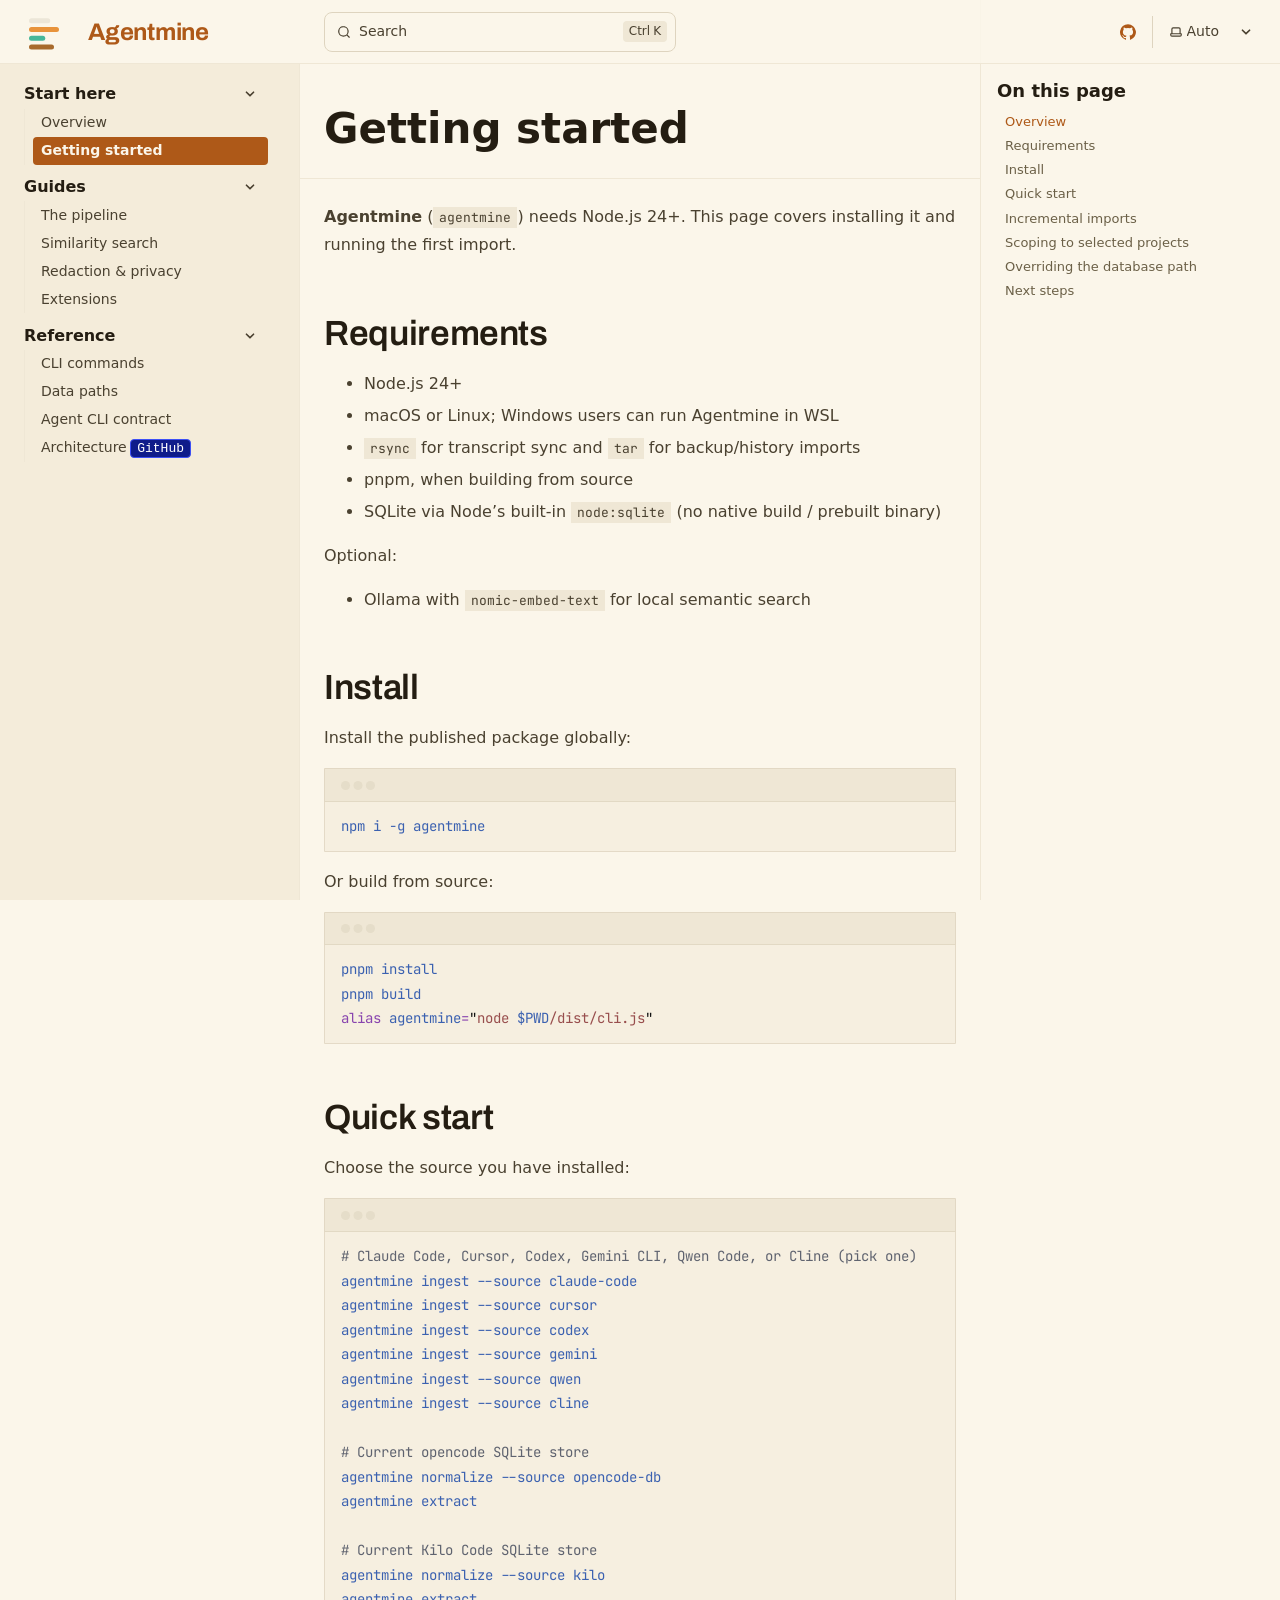
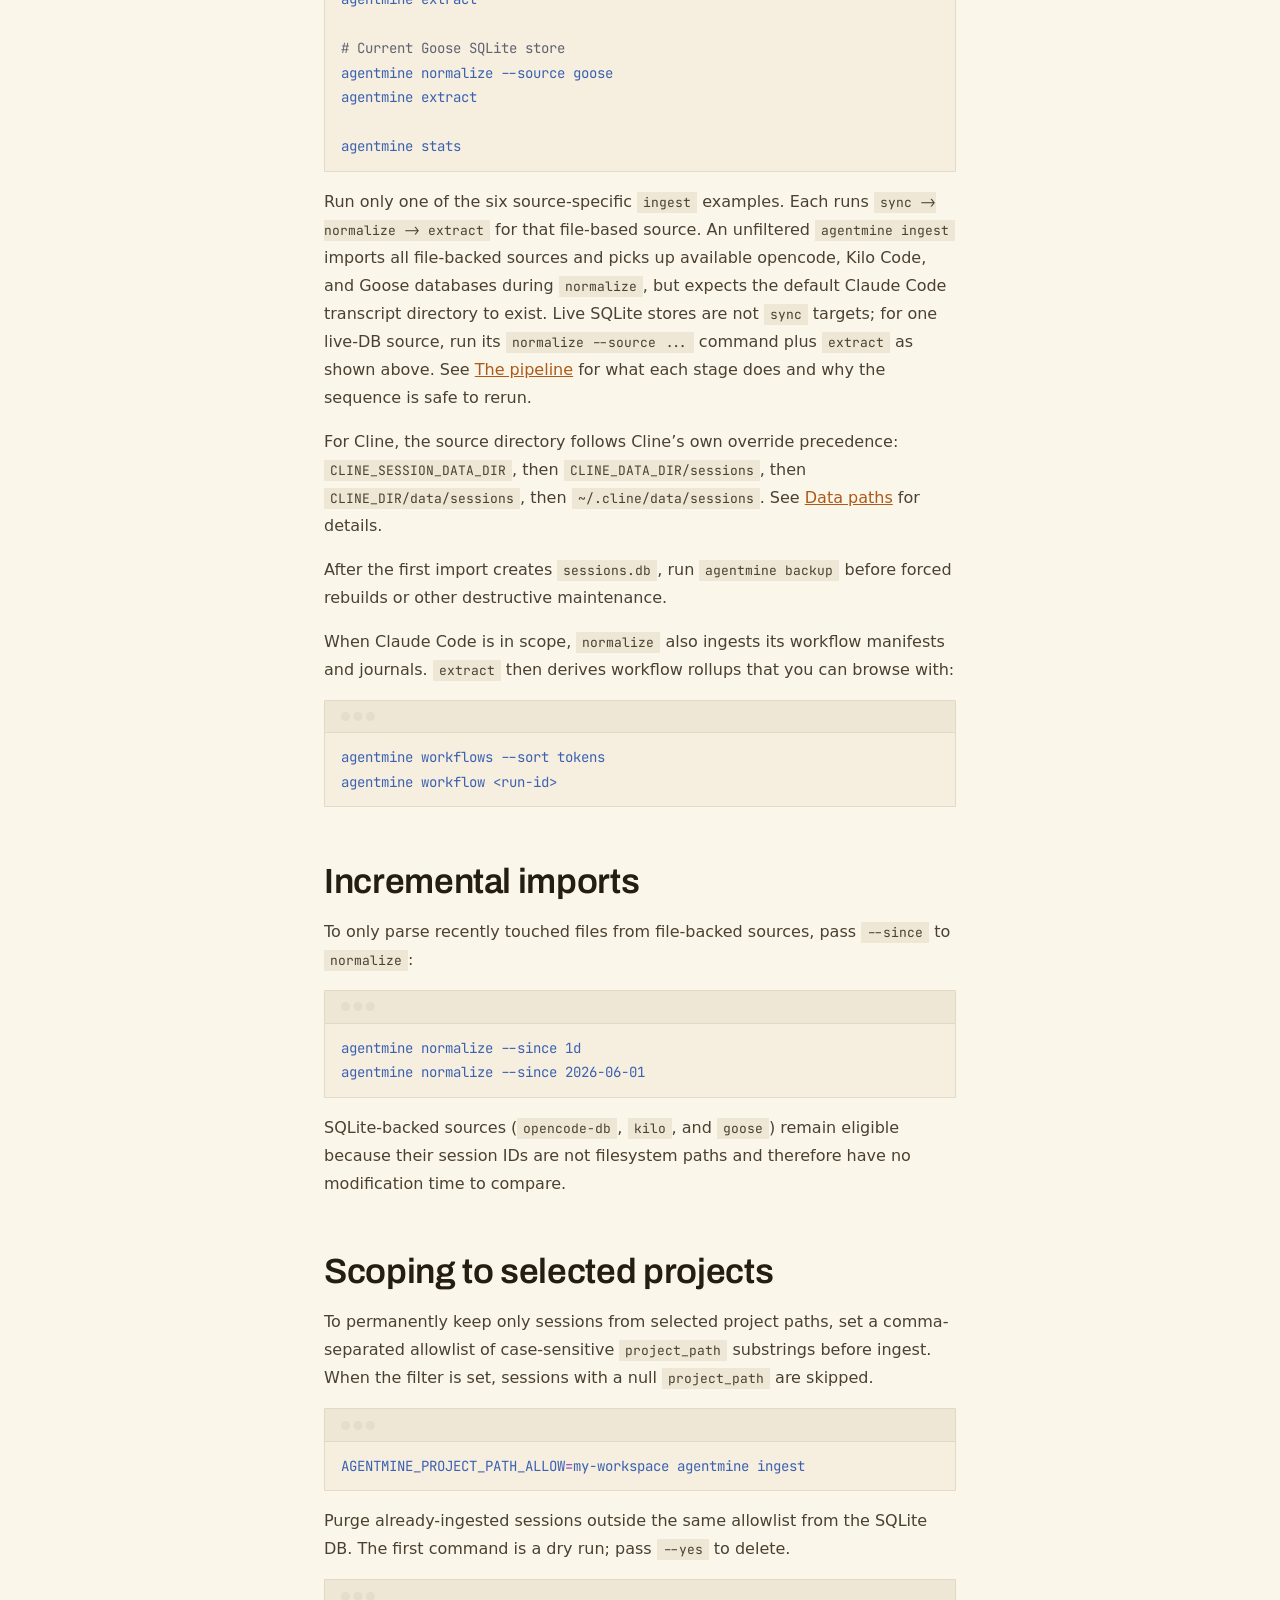
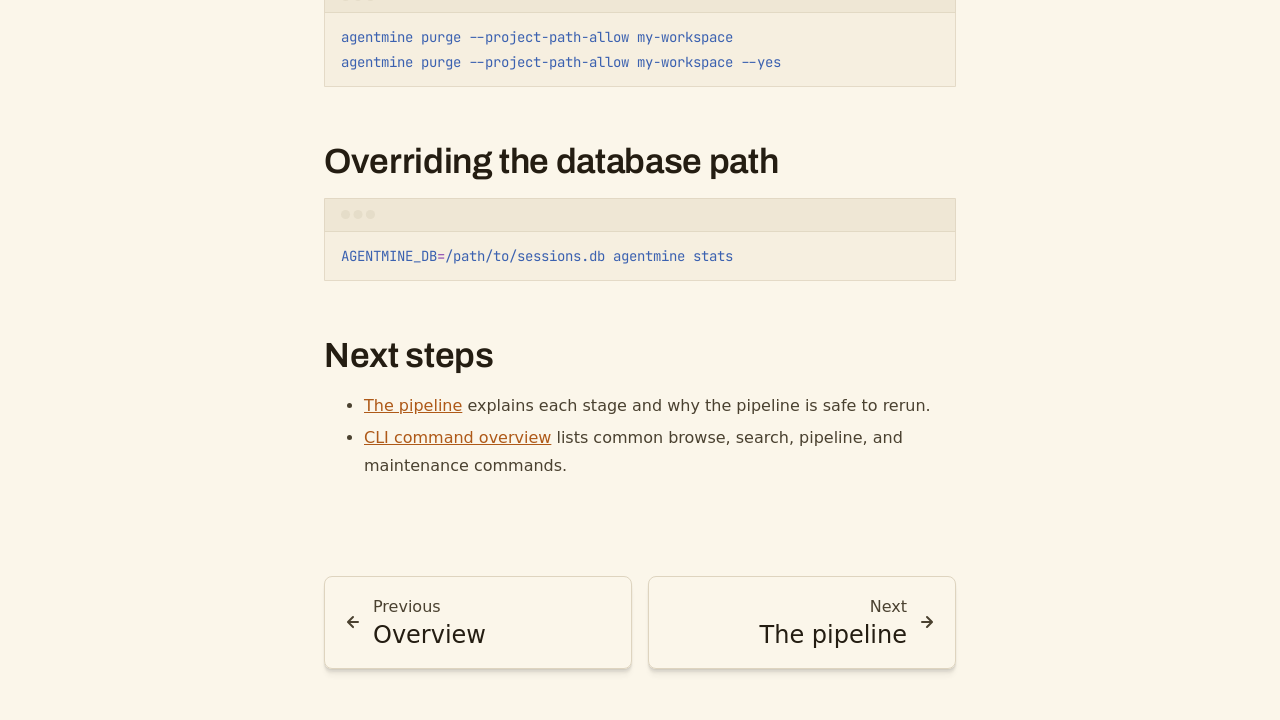
==== getting-started/index.html @ 51a688f7 "chore: initialize public website snapshot Website-Snapshot: v1" ====
<!DOCTYPE html><html lang="en" dir="ltr" data-theme="dark" data-has-toc data-has-sidebar class="astro-czrxiyiz"><head><meta charset="utf-8"/><meta name="viewport" content="width=device-width, initial-scale=1"/><title>Getting started | Agentmine</title><link rel="canonical" href="https://agentmine.io/getting-started/"/><link rel="sitemap" href="/sitemap-index.xml"/><link rel="shortcut icon" href="/favicon.svg" type="image/svg+xml"/><meta name="generator" content="Astro v7.0.7"/><meta name="generator" content="Starlight v0.41.3"/><meta property="og:title" content="Getting started"/><meta property="og:type" content="article"/><meta property="og:url" content="https://agentmine.io/getting-started/"/><meta property="og:locale" content="en"/><meta property="og:description" content="Install Agentmine and run the first sync, normalize, and extract pipeline."/><meta property="og:site_name" content="Agentmine"/><meta name="description" content="Install Agentmine and run the first sync, normalize, and extract pipeline."/><meta name="twitter:card" content="summary"/><script>
	window.StarlightThemeProvider = (() => {
		const storedTheme =
			typeof localStorage !== 'undefined' && localStorage.getItem('starlight-theme');
		const theme =
			storedTheme ||
			(window.matchMedia('(prefers-color-scheme: light)').matches ? 'light' : 'dark');
		document.documentElement.dataset.theme = theme === 'light' ? 'light' : 'dark';
		return {
			updatePickers(theme = storedTheme || 'auto') {
				document.querySelectorAll('starlight-theme-select').forEach((picker) => {
					const select = picker.querySelector('select');
					if (select) select.value = theme;
					/** @type {HTMLTemplateElement | null} */
					const tmpl = document.querySelector(`#theme-icons`);
					const newIcon = tmpl && tmpl.content.querySelector('.' + theme);
					if (newIcon) {
						const oldIcon = picker.querySelector('svg.label-icon');
						if (oldIcon) {
							oldIcon.replaceChildren(...newIcon.cloneNode(true).childNodes);
						}
					}
				});
			},
		};
	})();
</script><template id="theme-icons"><svg aria-hidden="true" class="light astro-vedivle3" width="16" height="16" viewBox="0 0 24 24" fill="currentColor" style="--sl-icon-size: 1em;"><path d="M5 12a1 1 0 0 0-1-1H3a1 1 0 0 0 0 2h1a1 1 0 0 0 1-1Zm.64 5-.71.71a1 1 0 0 0 0 1.41 1 1 0 0 0 1.41 0l.71-.71A1 1 0 0 0 5.64 17ZM12 5a1 1 0 0 0 1-1V3a1 1 0 0 0-2 0v1a1 1 0 0 0 1 1Zm5.66 2.34a1 1 0 0 0 .7-.29l.71-.71a1 1 0 1 0-1.41-1.41l-.66.71a1 1 0 0 0 0 1.41 1 1 0 0 0 .66.29Zm-12-.29a1 1 0 0 0 1.41 0 1 1 0 0 0 0-1.41l-.71-.71a1.004 1.004 0 1 0-1.43 1.41l.73.71ZM21 11h-1a1 1 0 0 0 0 2h1a1 1 0 0 0 0-2Zm-2.64 6A1 1 0 0 0 17 18.36l.71.71a1 1 0 0 0 1.41 0 1 1 0 0 0 0-1.41l-.76-.66ZM12 6.5a5.5 5.5 0 1 0 5.5 5.5A5.51 5.51 0 0 0 12 6.5Zm0 9a3.5 3.5 0 1 1 0-7 3.5 3.5 0 0 1 0 7Zm0 3.5a1 1 0 0 0-1 1v1a1 1 0 0 0 2 0v-1a1 1 0 0 0-1-1Z"/></svg><svg aria-hidden="true" class="dark astro-vedivle3" width="16" height="16" viewBox="0 0 24 24" fill="currentColor" style="--sl-icon-size: 1em;"><path d="M21.64 13a1 1 0 0 0-1.05-.14 8.049 8.049 0 0 1-3.37.73 8.15 8.15 0 0 1-8.14-8.1 8.59 8.59 0 0 1 .25-2A1 1 0 0 0 8 2.36a10.14 10.14 0 1 0 14 11.69 1 1 0 0 0-.36-1.05Zm-9.5 6.69A8.14 8.14 0 0 1 7.08 5.22v.27a10.15 10.15 0 0 0 10.14 10.14 9.784 9.784 0 0 0 2.1-.22 8.11 8.11 0 0 1-7.18 4.32v-.04Z"/></svg><svg aria-hidden="true" class="auto astro-vedivle3" width="16" height="16" viewBox="0 0 24 24" fill="currentColor" style="--sl-icon-size: 1em;"><path d="M21 14h-1V7a3 3 0 0 0-3-3H7a3 3 0 0 0-3 3v7H3a1 1 0 0 0-1 1v2a3 3 0 0 0 3 3h14a3 3 0 0 0 3-3v-2a1 1 0 0 0-1-1ZM6 7a1 1 0 0 1 1-1h10a1 1 0 0 1 1 1v7H6V7Zm14 10a1 1 0 0 1-1 1H5a1 1 0 0 1-1-1v-1h16v1Z"/></svg></template><link rel="stylesheet" href="/_astro/print.ehPL0gv-.css" media="print"><link rel="stylesheet" href="/_astro/logo.DCERnc3X.css"><link rel="stylesheet" href="/_astro/common.CfdYXphz.css"><script type="module" src="/_astro/page.B2uBVZjk.js"></script></head><body class="astro-czrxiyiz"><a class="sl-skip-link astro-5yzhxaiu" href="#_top">Skip to content</a><div class="page sl-flex astro-gamsenj2"><header class="header astro-gamsenj2"><div class="header astro-iznfy2sl"><div class="title-wrapper sl-flex astro-iznfy2sl"><a href="/" class="site-title sl-flex astro-dwg2cieb"><img class="astro-dwg2cieb" alt src="/_astro/logo.BB5N1st_.svg" width="32" height="32"><span class="astro-dwg2cieb" translate="no">Agentmine</span></a></div><div class="sl-flex print:hidden astro-iznfy2sl"><site-search class="astro-iznfy2sl astro-56pzjwgt" data-translations="{&quot;placeholder&quot;:&quot;Search&quot;}"><button data-open-modal disabled aria-label="Search" aria-keyshortcuts="Control+K" class="astro-56pzjwgt"><svg aria-hidden="true" class="astro-56pzjwgt astro-vedivle3" width="16" height="16" viewBox="0 0 24 24" fill="currentColor" style="--sl-icon-size: 1em;"><path d="M21.71 20.29 18 16.61A9 9 0 1 0 16.61 18l3.68 3.68a.999.999 0 0 0 1.42 0 1 1 0 0 0 0-1.39ZM11 18a7 7 0 1 1 0-14 7 7 0 0 1 0 14Z"/></svg><span class="sl-hidden md:sl-block astro-56pzjwgt" aria-hidden="true">Search</span><kbd class="sl-hidden md:sl-flex astro-56pzjwgt" style="display: none;"><kbd class="astro-56pzjwgt">Ctrl</kbd><kbd class="astro-56pzjwgt">K</kbd></kbd></button><dialog style="padding:0" aria-label="Search" class="astro-56pzjwgt"><div class="dialog-frame sl-flex astro-56pzjwgt"><button data-close-modal class="sl-flex md:sl-hidden astro-56pzjwgt">Cancel</button><div class="search-container astro-56pzjwgt"><div id="starlight__search" class="astro-56pzjwgt"></div></div></div></dialog></site-search><script>
	(() => {
		const openBtn = document.querySelector('button[data-open-modal]');
		const shortcut = openBtn?.querySelector('kbd');
		if (!openBtn || !(shortcut instanceof HTMLElement)) return;
		const platformKey = shortcut.querySelector('kbd');
		if (platformKey && /(Mac|iPhone|iPod|iPad)/i.test(navigator.platform)) {
			platformKey.textContent = '⌘';
			openBtn.setAttribute('aria-keyshortcuts', 'Meta+K');
		}
		shortcut.style.display = '';
	})();
</script><script type="module" src="/_astro/Search.astro_astro_type_script_index_0_lang.vTFUHulS.js"></script></div><div class="sl-hidden md:sl-flex print:hidden right-group astro-iznfy2sl"><div class="sl-flex social-icons astro-iznfy2sl"><a href="https://github.com/baranovxyz/agentmine" rel="me" class="sl-flex astro-taegjepf"><span class="sr-only astro-taegjepf">GitHub</span><svg aria-hidden="true" class="astro-taegjepf astro-vedivle3" width="16" height="16" viewBox="0 0 24 24" fill="currentColor" style="--sl-icon-size: 1em;"><path d="M12 .3a12 12 0 0 0-3.8 23.38c.6.12.83-.26.83-.57L9 21.07c-3.34.72-4.04-1.61-4.04-1.61-.55-1.39-1.34-1.76-1.34-1.76-1.08-.74.09-.73.09-.73 1.2.09 1.83 1.24 1.83 1.24 1.08 1.83 2.81 1.3 3.5 1 .1-.78.42-1.31.76-1.61-2.67-.3-5.47-1.33-5.47-5.93 0-1.31.47-2.38 1.24-3.22-.14-.3-.54-1.52.1-3.18 0 0 1-.32 3.3 1.23a11.5 11.5 0 0 1 6 0c2.28-1.55 3.29-1.23 3.29-1.23.64 1.66.24 2.88.12 3.18a4.65 4.65 0 0 1 1.23 3.22c0 4.61-2.8 5.63-5.48 5.92.42.36.81 1.1.81 2.22l-.01 3.29c0 .31.2.69.82.57A12 12 0 0 0 12 .3Z"/></svg></a></div><starlight-theme-select><label style="--sl-select-width: 6.25em" class="astro-bmqja2mo"><span class="sr-only astro-bmqja2mo">Select theme</span><svg aria-hidden="true" class="icon label-icon astro-bmqja2mo astro-vedivle3" width="16" height="16" viewBox="0 0 24 24" fill="currentColor" style="--sl-icon-size: 1em;"><path d="M21 14h-1V7a3 3 0 0 0-3-3H7a3 3 0 0 0-3 3v7H3a1 1 0 0 0-1 1v2a3 3 0 0 0 3 3h14a3 3 0 0 0 3-3v-2a1 1 0 0 0-1-1ZM6 7a1 1 0 0 1 1-1h10a1 1 0 0 1 1 1v7H6V7Zm14 10a1 1 0 0 1-1 1H5a1 1 0 0 1-1-1v-1h16v1Z"/></svg><select autocomplete="off" class="astro-bmqja2mo"><option value="dark" class="astro-bmqja2mo">Dark</option><option value="light" class="astro-bmqja2mo">Light</option><option value="auto" selected class="astro-bmqja2mo">Auto</option></select><svg aria-hidden="true" class="icon caret astro-bmqja2mo astro-vedivle3" width="16" height="16" viewBox="0 0 24 24" fill="currentColor" style="--sl-icon-size: 1em;"><path d="M17 9.17a1 1 0 0 0-1.41 0L12 12.71 8.46 9.17a1 1 0 1 0-1.41 1.42l4.24 4.24a1.002 1.002 0 0 0 1.42 0L17 10.59a1.002 1.002 0 0 0 0-1.42Z"/></svg></label></starlight-theme-select><script>
	StarlightThemeProvider.updatePickers();
</script><script type="module">var e=`starlight-theme`,t=e=>e===`auto`||e===`dark`||e===`light`?e:`auto`,n=()=>t(typeof localStorage<`u`&&localStorage.getItem(e));function r(t){typeof localStorage<`u`&&localStorage.setItem(e,t===`light`||t===`dark`?t:``)}var i=()=>matchMedia(`(prefers-color-scheme: light)`).matches?`light`:`dark`;function a(e){StarlightThemeProvider.updatePickers(e),document.documentElement.dataset.theme=e===`auto`?i():e,r(e)}matchMedia(`(prefers-color-scheme: light)`).addEventListener(`change`,()=>{n()===`auto`&&a(`auto`)});var o=class extends HTMLElement{constructor(){super(),a(n()),this.querySelector(`select`)?.addEventListener(`change`,e=>{e.currentTarget instanceof HTMLSelectElement&&a(t(e.currentTarget.value))})}};customElements.define(`starlight-theme-select`,o);</script><script type="module">var e=class extends HTMLElement{constructor(){super();let e=this.querySelector(`select`);e&&(e.addEventListener(`change`,e=>{e.currentTarget instanceof HTMLSelectElement&&(window.location.pathname=e.currentTarget.value)}),window.addEventListener(`pageshow`,t=>{if(!t.persisted)return;let n=e.querySelector(`option[selected]`)?.index;n!==e.selectedIndex&&(e.selectedIndex=n??0)}))}};customElements.define(`starlight-lang-select`,e);</script></div></div></header><nav class="sidebar print:hidden astro-gamsenj2" aria-label="Main"><starlight-menu-button class="print:hidden astro-cxgpyv6n"><button aria-expanded="false" aria-label="Menu" aria-controls="starlight__sidebar" class="sl-flex md:sl-hidden astro-cxgpyv6n"><svg aria-hidden="true" class="open-menu astro-cxgpyv6n astro-vedivle3" width="16" height="16" viewBox="0 0 24 24" fill="currentColor" style="--sl-icon-size: 1em;"><path d="M3 8h18a1 1 0 1 0 0-2H3a1 1 0 0 0 0 2Zm18 8H3a1 1 0 0 0 0 2h18a1 1 0 0 0 0-2Zm0-5H3a1 1 0 0 0 0 2h18a1 1 0 0 0 0-2Z"/></svg><svg aria-hidden="true" class="close-menu astro-cxgpyv6n astro-vedivle3" width="16" height="16" viewBox="0 0 24 24" fill="currentColor" style="--sl-icon-size: 1em;"><path d="m13.41 12 6.3-6.29a1.004 1.004 0 1 0-1.42-1.42L12 10.59l-6.29-6.3a1.004 1.004 0 0 0-1.42 1.42l6.3 6.29-6.3 6.29a1 1 0 0 0 0 1.42.998.998 0 0 0 1.42 0l6.29-6.3 6.29 6.3a.999.999 0 0 0 1.42 0 1 1 0 0 0 0-1.42L13.41 12Z"/></svg></button></starlight-menu-button><script type="module">var e=class extends HTMLElement{btn=this.querySelector(`button`);constructor(){super(),this.btn.addEventListener(`click`,()=>this.toggleExpanded());let e=this.closest(`nav`);e&&e.addEventListener(`keyup`,e=>this.closeOnEscape(e)),matchMedia(`(min-width: 50em)`).addEventListener(`change`,()=>this.setExpanded(!1))}setExpanded(e){this.setAttribute(`aria-expanded`,String(e)),document.body.toggleAttribute(`data-mobile-menu-expanded`,e),document.querySelectorAll(`.main-frame, .sl-skip-link`).forEach(t=>{t.toggleAttribute(`inert`,e)})}toggleExpanded(){this.setExpanded(this.getAttribute(`aria-expanded`)!==`true`)}closeOnEscape(e){e.code===`Escape`&&(this.setExpanded(!1),this.btn.focus())}};customElements.define(`starlight-menu-button`,e);</script><div id="starlight__sidebar" class="sidebar-pane astro-gamsenj2"><div class="sidebar-content sl-flex astro-gamsenj2"><sl-sidebar-state-persist data-hash="0oln4gk" class="astro-2dnjwtqi"><script aria-hidden="true">
		(() => {
			try {
				if (!matchMedia('(min-width: 50em)').matches) return;
				/** @type {HTMLElement | null} */
				const target = document.querySelector('sl-sidebar-state-persist');
				const state = JSON.parse(sessionStorage.getItem('sl-sidebar-state') || '0');
				if (!target || !state || target.dataset.hash !== state.hash) return;
				window._starlightScrollRestore = state.scroll;
				customElements.define(
					'sl-sidebar-restore',
					class SidebarRestore extends HTMLElement {
						connectedCallback() {
							try {
								const idx = parseInt(this.dataset.index || '');
								const details = this.closest('details');
								if (details && typeof state.open[idx] === 'boolean') details.open = state.open[idx];
							} catch {}
						}
					}
				);
			} catch {}
		})();
	</script><ul class="top-level astro-ictlbyhe"><li class="astro-ictlbyhe"><details open class="astro-ictlbyhe"><summary class="astro-ictlbyhe"><span class="group-label astro-ictlbyhe"><span class="large astro-ictlbyhe">Start here</span></span><svg aria-hidden="true" class="caret astro-ictlbyhe astro-vedivle3" width="16" height="16" viewBox="0 0 24 24" fill="currentColor" style="--sl-icon-size: 1.25rem;"><path d="m14.83 11.29-4.24-4.24a1 1 0 1 0-1.42 1.41L12.71 12l-3.54 3.54a1 1 0 0 0 0 1.41 1 1 0 0 0 .71.29 1 1 0 0 0 .71-.29l4.24-4.24a1.002 1.002 0 0 0 0-1.42Z"/></svg></summary><sl-sidebar-restore data-index="0"></sl-sidebar-restore><ul class="astro-ictlbyhe"><li class="astro-ictlbyhe"><a href="/overview/" class="astro-ictlbyhe"><span class="astro-ictlbyhe">Overview</span></a></li><li class="astro-ictlbyhe"><a href="/getting-started/" aria-current="page" class="astro-ictlbyhe"><span class="astro-ictlbyhe">Getting started</span></a></li></ul></details></li><li class="astro-ictlbyhe"><details open class="astro-ictlbyhe"><summary class="astro-ictlbyhe"><span class="group-label astro-ictlbyhe"><span class="large astro-ictlbyhe">Guides</span></span><svg aria-hidden="true" class="caret astro-ictlbyhe astro-vedivle3" width="16" height="16" viewBox="0 0 24 24" fill="currentColor" style="--sl-icon-size: 1.25rem;"><path d="m14.83 11.29-4.24-4.24a1 1 0 1 0-1.42 1.41L12.71 12l-3.54 3.54a1 1 0 0 0 0 1.41 1 1 0 0 0 .71.29 1 1 0 0 0 .71-.29l4.24-4.24a1.002 1.002 0 0 0 0-1.42Z"/></svg></summary><sl-sidebar-restore data-index="1"></sl-sidebar-restore><ul class="astro-ictlbyhe"><li class="astro-ictlbyhe"><a href="/guides/pipeline/" class="astro-ictlbyhe"><span class="astro-ictlbyhe">The pipeline</span></a></li><li class="astro-ictlbyhe"><a href="/guides/similarity-search/" class="astro-ictlbyhe"><span class="astro-ictlbyhe">Similarity search</span></a></li><li class="astro-ictlbyhe"><a href="/guides/redaction/" class="astro-ictlbyhe"><span class="astro-ictlbyhe">Redaction &amp; privacy</span></a></li><li class="astro-ictlbyhe"><a href="/guides/extensions/" class="astro-ictlbyhe"><span class="astro-ictlbyhe">Extensions</span></a></li></ul></details></li><li class="astro-ictlbyhe"><details open class="astro-ictlbyhe"><summary class="astro-ictlbyhe"><span class="group-label astro-ictlbyhe"><span class="large astro-ictlbyhe">Reference</span></span><svg aria-hidden="true" class="caret astro-ictlbyhe astro-vedivle3" width="16" height="16" viewBox="0 0 24 24" fill="currentColor" style="--sl-icon-size: 1.25rem;"><path d="m14.83 11.29-4.24-4.24a1 1 0 1 0-1.42 1.41L12.71 12l-3.54 3.54a1 1 0 0 0 0 1.41 1 1 0 0 0 .71.29 1 1 0 0 0 .71-.29l4.24-4.24a1.002 1.002 0 0 0 0-1.42Z"/></svg></summary><sl-sidebar-restore data-index="2"></sl-sidebar-restore><ul class="astro-ictlbyhe"><li class="astro-ictlbyhe"><a href="/reference/cli/" class="astro-ictlbyhe"><span class="astro-ictlbyhe">CLI commands</span></a></li><li class="astro-ictlbyhe"><a href="/reference/data-paths/" class="astro-ictlbyhe"><span class="astro-ictlbyhe">Data paths</span></a></li><li class="astro-ictlbyhe"><a href="/reference/agent-contract/" class="astro-ictlbyhe"><span class="astro-ictlbyhe">Agent CLI contract</span></a></li><li class="astro-ictlbyhe"><a href="https://github.com/baranovxyz/agentmine/blob/main/ARCHITECTURE.md" class="astro-ictlbyhe" target="_blank" rel="noopener"><span class="astro-ictlbyhe">Architecture</span><span class="sl-badge note small  astro-ictlbyhe astro-dau5laqz">GitHub</span></a></li></ul></details></li></ul><script aria-hidden="true">
		(() => {
			const scroller = document.getElementById('starlight__sidebar');
			if (!window._starlightScrollRestore || !scroller) return;
			scroller.scrollTop = window._starlightScrollRestore;
			delete window._starlightScrollRestore;
		})();
	</script></sl-sidebar-state-persist><div class="md:sl-hidden"><div class="mobile-preferences sl-flex astro-xp7wcez5"><div class="social-icons astro-xp7wcez5"><a href="https://github.com/baranovxyz/agentmine" rel="me" class="sl-flex astro-taegjepf"><span class="sr-only astro-taegjepf">GitHub</span><svg aria-hidden="true" class="astro-taegjepf astro-vedivle3" width="16" height="16" viewBox="0 0 24 24" fill="currentColor" style="--sl-icon-size: 1em;"><path d="M12 .3a12 12 0 0 0-3.8 23.38c.6.12.83-.26.83-.57L9 21.07c-3.34.72-4.04-1.61-4.04-1.61-.55-1.39-1.34-1.76-1.34-1.76-1.08-.74.09-.73.09-.73 1.2.09 1.83 1.24 1.83 1.24 1.08 1.83 2.81 1.3 3.5 1 .1-.78.42-1.31.76-1.61-2.67-.3-5.47-1.33-5.47-5.93 0-1.31.47-2.38 1.24-3.22-.14-.3-.54-1.52.1-3.18 0 0 1-.32 3.3 1.23a11.5 11.5 0 0 1 6 0c2.28-1.55 3.29-1.23 3.29-1.23.64 1.66.24 2.88.12 3.18a4.65 4.65 0 0 1 1.23 3.22c0 4.61-2.8 5.63-5.48 5.92.42.36.81 1.1.81 2.22l-.01 3.29c0 .31.2.69.82.57A12 12 0 0 0 12 .3Z"/></svg></a></div><starlight-theme-select><label style="--sl-select-width: 6.25em" class="astro-bmqja2mo"><span class="sr-only astro-bmqja2mo">Select theme</span><svg aria-hidden="true" class="icon label-icon astro-bmqja2mo astro-vedivle3" width="16" height="16" viewBox="0 0 24 24" fill="currentColor" style="--sl-icon-size: 1em;"><path d="M21 14h-1V7a3 3 0 0 0-3-3H7a3 3 0 0 0-3 3v7H3a1 1 0 0 0-1 1v2a3 3 0 0 0 3 3h14a3 3 0 0 0 3-3v-2a1 1 0 0 0-1-1ZM6 7a1 1 0 0 1 1-1h10a1 1 0 0 1 1 1v7H6V7Zm14 10a1 1 0 0 1-1 1H5a1 1 0 0 1-1-1v-1h16v1Z"/></svg><select autocomplete="off" class="astro-bmqja2mo"><option value="dark" class="astro-bmqja2mo">Dark</option><option value="light" class="astro-bmqja2mo">Light</option><option value="auto" selected class="astro-bmqja2mo">Auto</option></select><svg aria-hidden="true" class="icon caret astro-bmqja2mo astro-vedivle3" width="16" height="16" viewBox="0 0 24 24" fill="currentColor" style="--sl-icon-size: 1em;"><path d="M17 9.17a1 1 0 0 0-1.41 0L12 12.71 8.46 9.17a1 1 0 1 0-1.41 1.42l4.24 4.24a1.002 1.002 0 0 0 1.42 0L17 10.59a1.002 1.002 0 0 0 0-1.42Z"/></svg></label></starlight-theme-select><script>
	StarlightThemeProvider.updatePickers();
</script></div></div></div></div></nav><div class="main-frame astro-gamsenj2"><script type="module">var e=document.getElementById(`starlight__sidebar`),t=e?.querySelector(`sl-sidebar-state-persist`),n=`sl-sidebar-state`,r=()=>{let r=[],i=t?.dataset.hash||``;try{let e=sessionStorage.getItem(n),t=JSON.parse(e||`{}`);Array.isArray(t.open)&&t.hash===i&&(r=t.open)}catch{}return{hash:i,open:r,scroll:e?.scrollTop||0}},i=e=>{try{sessionStorage.setItem(n,JSON.stringify(e))}catch{}},a=()=>i(r()),o=(e,t)=>{let n=r();n.open[t]=e,i(n)};t?.addEventListener(`click`,e=>{if(!(e.target instanceof Element))return;let t=e.target.closest(`summary`)?.closest(`details`);if(!t)return;let n=t.querySelector(`sl-sidebar-restore`),r=parseInt(n?.dataset.index||``);isNaN(r)||o(!t.open,r)}),addEventListener(`visibilitychange`,()=>{document.visibilityState===`hidden`&&a()}),addEventListener(`pageHide`,a);</script><div class="lg:sl-flex astro-kvsnpqxb"><aside class="right-sidebar-container print:hidden astro-kvsnpqxb"><div class="right-sidebar astro-kvsnpqxb"><div class="lg:sl-hidden astro-wru6zg76"><mobile-starlight-toc data-min-h="2" data-max-h="3" class="astro-hf7xjo3f"><nav aria-labelledby="starlight__on-this-page--mobile" class="astro-hf7xjo3f"><details id="starlight__mobile-toc" class="astro-hf7xjo3f"><summary id="starlight__on-this-page--mobile" class="sl-flex astro-hf7xjo3f"><span class="toggle sl-flex astro-hf7xjo3f">On this page<svg aria-hidden="true" class="caret astro-hf7xjo3f astro-vedivle3" width="16" height="16" viewBox="0 0 24 24" fill="currentColor" style="--sl-icon-size: 1rem;"><path d="m14.83 11.29-4.24-4.24a1 1 0 1 0-1.42 1.41L12.71 12l-3.54 3.54a1 1 0 0 0 0 1.41 1 1 0 0 0 .71.29 1 1 0 0 0 .71-.29l4.24-4.24a1.002 1.002 0 0 0 0-1.42Z"/></svg></span><span class="display-current astro-hf7xjo3f"></span></summary><div class="dropdown astro-hf7xjo3f"><ul class="isMobile astro-sntbsdsr" style="--depth: 0;"><li style="--depth: 0;" class="astro-sntbsdsr"><a href="#_top" style="--depth: 0;" class="astro-sntbsdsr"><span style="--depth: 0;" class="astro-sntbsdsr">Overview</span></a></li><li style="--depth: 0;" class="astro-sntbsdsr"><a href="#requirements" style="--depth: 0;" class="astro-sntbsdsr"><span style="--depth: 0;" class="astro-sntbsdsr">Requirements</span></a></li><li style="--depth: 0;" class="astro-sntbsdsr"><a href="#install" style="--depth: 0;" class="astro-sntbsdsr"><span style="--depth: 0;" class="astro-sntbsdsr">Install</span></a></li><li style="--depth: 0;" class="astro-sntbsdsr"><a href="#quick-start" style="--depth: 0;" class="astro-sntbsdsr"><span style="--depth: 0;" class="astro-sntbsdsr">Quick start</span></a></li><li style="--depth: 0;" class="astro-sntbsdsr"><a href="#incremental-imports" style="--depth: 0;" class="astro-sntbsdsr"><span style="--depth: 0;" class="astro-sntbsdsr">Incremental imports</span></a></li><li style="--depth: 0;" class="astro-sntbsdsr"><a href="#scoping-to-selected-projects" style="--depth: 0;" class="astro-sntbsdsr"><span style="--depth: 0;" class="astro-sntbsdsr">Scoping to selected projects</span></a></li><li style="--depth: 0;" class="astro-sntbsdsr"><a href="#overriding-the-database-path" style="--depth: 0;" class="astro-sntbsdsr"><span style="--depth: 0;" class="astro-sntbsdsr">Overriding the database path</span></a></li><li style="--depth: 0;" class="astro-sntbsdsr"><a href="#next-steps" style="--depth: 0;" class="astro-sntbsdsr"><span style="--depth: 0;" class="astro-sntbsdsr">Next steps</span></a></li></ul></div></details></nav></mobile-starlight-toc><script type="module" src="/_astro/MobileTableOfContents.astro_astro_type_script_index_0_lang.BcSo_yiZ.js"></script></div><div class="right-sidebar-panel sl-hidden lg:sl-block astro-wru6zg76"><div class="sl-container astro-wru6zg76"><starlight-toc data-min-h="2" data-max-h="3"><nav aria-labelledby="starlight__on-this-page"><h2 id="starlight__on-this-page">On this page</h2><ul class="astro-sntbsdsr" style="--depth: 0;"><li style="--depth: 0;" class="astro-sntbsdsr"><a href="#_top" style="--depth: 0;" class="astro-sntbsdsr"><span style="--depth: 0;" class="astro-sntbsdsr">Overview</span></a></li><li style="--depth: 0;" class="astro-sntbsdsr"><a href="#requirements" style="--depth: 0;" class="astro-sntbsdsr"><span style="--depth: 0;" class="astro-sntbsdsr">Requirements</span></a></li><li style="--depth: 0;" class="astro-sntbsdsr"><a href="#install" style="--depth: 0;" class="astro-sntbsdsr"><span style="--depth: 0;" class="astro-sntbsdsr">Install</span></a></li><li style="--depth: 0;" class="astro-sntbsdsr"><a href="#quick-start" style="--depth: 0;" class="astro-sntbsdsr"><span style="--depth: 0;" class="astro-sntbsdsr">Quick start</span></a></li><li style="--depth: 0;" class="astro-sntbsdsr"><a href="#incremental-imports" style="--depth: 0;" class="astro-sntbsdsr"><span style="--depth: 0;" class="astro-sntbsdsr">Incremental imports</span></a></li><li style="--depth: 0;" class="astro-sntbsdsr"><a href="#scoping-to-selected-projects" style="--depth: 0;" class="astro-sntbsdsr"><span style="--depth: 0;" class="astro-sntbsdsr">Scoping to selected projects</span></a></li><li style="--depth: 0;" class="astro-sntbsdsr"><a href="#overriding-the-database-path" style="--depth: 0;" class="astro-sntbsdsr"><span style="--depth: 0;" class="astro-sntbsdsr">Overriding the database path</span></a></li><li style="--depth: 0;" class="astro-sntbsdsr"><a href="#next-steps" style="--depth: 0;" class="astro-sntbsdsr"><span style="--depth: 0;" class="astro-sntbsdsr">Next steps</span></a></li></ul></nav></starlight-toc><script type="module" src="/_astro/TableOfContents.astro_astro_type_script_index_0_lang.Csloo1VZ.js"></script></div></div></div></aside><div class="main-pane astro-kvsnpqxb"><main data-pagefind-body class="astro-czrxiyiz" lang="en" dir="ltr"><div class="content-panel astro-a44aco6n"><div class="sl-container astro-a44aco6n"><h1 id="_top" class="astro-cq73hpqt">Getting started</h1></div></div><div class="content-panel astro-a44aco6n"><div class="sl-container astro-a44aco6n"><div class="sl-markdown-content"><p><strong>Agentmine</strong> (<code>agentmine</code>) needs Node.js 24+. This page covers installing it and running the first
import.</p>
<h2 id="requirements">Requirements</h2>
<ul>
<li>Node.js 24+</li>
<li>macOS or Linux; Windows users can run Agentmine in WSL</li>
<li><code>rsync</code> for transcript sync and <code>tar</code> for backup/history imports</li>
<li>pnpm, when building from source</li>
<li>SQLite via Node’s built-in <code>node:sqlite</code> (no native build / prebuilt binary)</li>
</ul>
<p>Optional:</p>
<ul>
<li>Ollama with <code>nomic-embed-text</code> for local semantic search</li>
</ul>
<h2 id="install">Install</h2>
<p>Install the published package globally:</p>
<div class="expressive-code"><link rel="stylesheet" href="/_astro/ec.v4551.css"><script type="module" src="/_astro/ec.0vx5m.js"></script><figure class="frame is-terminal not-content"><figcaption class="header"><span class="title"></span><span class="sr-only">Terminal window</span></figcaption><pre data-language="bash"><code><div class="ec-line"><div class="code"><span style="--0:#82AAFF;--1:#3B61B0">npm</span><span style="--0:#D6DEEB;--1:#403F53"> </span><span style="--0:#ECC48D;--1:#3B61B0">i</span><span style="--0:#D6DEEB;--1:#403F53"> </span><span style="--0:#82AAFF;--1:#3B61B0">-g</span><span style="--0:#D6DEEB;--1:#403F53"> </span><span style="--0:#ECC48D;--1:#3B61B0">agentmine</span></div></div></code></pre><div class="copy"><div aria-live="polite"></div><button title="Copy to clipboard" data-copied="Copied!" data-code="npm i -g agentmine"><div></div></button></div></figure></div>
<p>Or build from source:</p>
<div class="expressive-code"><figure class="frame is-terminal not-content"><figcaption class="header"><span class="title"></span><span class="sr-only">Terminal window</span></figcaption><pre data-language="bash"><code><div class="ec-line"><div class="code"><span style="--0:#82AAFF;--1:#3B61B0">pnpm</span><span style="--0:#D6DEEB;--1:#403F53"> </span><span style="--0:#ECC48D;--1:#3B61B0">install</span></div></div><div class="ec-line"><div class="code"><span style="--0:#82AAFF;--1:#3B61B0">pnpm</span><span style="--0:#D6DEEB;--1:#403F53"> </span><span style="--0:#ECC48D;--1:#3B61B0">build</span></div></div><div class="ec-line"><div class="code"><span style="--0:#C792EA;--1:#8844AE">alias</span><span style="--0:#D6DEEB;--1:#403F53"> </span><span style="--0:#C5E478;--1:#3B61B0">agentmine</span><span style="--0:#C792EA;--1:#8844AE">=</span><span style="--0:#D9F5DD;--1:#111111">"</span><span style="--0:#ECC48D;--1:#984E4D">node </span><span style="--0:#C5E478;--1:#3B61B0">$PWD</span><span style="--0:#ECC48D;--1:#984E4D">/dist/cli.js</span><span style="--0:#D9F5DD;--1:#111111">"</span></div></div></code></pre><div class="copy"><div aria-live="polite"></div><button title="Copy to clipboard" data-copied="Copied!" data-code="pnpm installpnpm buildalias agentmine=&#x22;node $PWD/dist/cli.js&#x22;"><div></div></button></div></figure></div>
<h2 id="quick-start">Quick start</h2>
<p>Choose the source you have installed:</p>
<div class="expressive-code"><figure class="frame is-terminal not-content"><figcaption class="header"><span class="title"></span><span class="sr-only">Terminal window</span></figcaption><pre data-language="bash"><code><div class="ec-line"><div class="code"><span style="--0:#919F9F;--1:#5F636F"># Claude Code, Cursor, Codex, Gemini CLI, Qwen Code, or Cline (pick one)</span></div></div><div class="ec-line"><div class="code"><span style="--0:#82AAFF;--1:#3B61B0">agentmine</span><span style="--0:#D6DEEB;--1:#403F53"> </span><span style="--0:#ECC48D;--1:#3B61B0">ingest</span><span style="--0:#D6DEEB;--1:#403F53"> </span><span style="--0:#82AAFF;--1:#3B61B0">--source</span><span style="--0:#D6DEEB;--1:#403F53"> </span><span style="--0:#ECC48D;--1:#3B61B0">claude-code</span></div></div><div class="ec-line"><div class="code"><span style="--0:#82AAFF;--1:#3B61B0">agentmine</span><span style="--0:#D6DEEB;--1:#403F53"> </span><span style="--0:#ECC48D;--1:#3B61B0">ingest</span><span style="--0:#D6DEEB;--1:#403F53"> </span><span style="--0:#82AAFF;--1:#3B61B0">--source</span><span style="--0:#D6DEEB;--1:#403F53"> </span><span style="--0:#ECC48D;--1:#3B61B0">cursor</span></div></div><div class="ec-line"><div class="code"><span style="--0:#82AAFF;--1:#3B61B0">agentmine</span><span style="--0:#D6DEEB;--1:#403F53"> </span><span style="--0:#ECC48D;--1:#3B61B0">ingest</span><span style="--0:#D6DEEB;--1:#403F53"> </span><span style="--0:#82AAFF;--1:#3B61B0">--source</span><span style="--0:#D6DEEB;--1:#403F53"> </span><span style="--0:#ECC48D;--1:#3B61B0">codex</span></div></div><div class="ec-line"><div class="code"><span style="--0:#82AAFF;--1:#3B61B0">agentmine</span><span style="--0:#D6DEEB;--1:#403F53"> </span><span style="--0:#ECC48D;--1:#3B61B0">ingest</span><span style="--0:#D6DEEB;--1:#403F53"> </span><span style="--0:#82AAFF;--1:#3B61B0">--source</span><span style="--0:#D6DEEB;--1:#403F53"> </span><span style="--0:#ECC48D;--1:#3B61B0">gemini</span></div></div><div class="ec-line"><div class="code"><span style="--0:#82AAFF;--1:#3B61B0">agentmine</span><span style="--0:#D6DEEB;--1:#403F53"> </span><span style="--0:#ECC48D;--1:#3B61B0">ingest</span><span style="--0:#D6DEEB;--1:#403F53"> </span><span style="--0:#82AAFF;--1:#3B61B0">--source</span><span style="--0:#D6DEEB;--1:#403F53"> </span><span style="--0:#ECC48D;--1:#3B61B0">qwen</span></div></div><div class="ec-line"><div class="code"><span style="--0:#82AAFF;--1:#3B61B0">agentmine</span><span style="--0:#D6DEEB;--1:#403F53"> </span><span style="--0:#ECC48D;--1:#3B61B0">ingest</span><span style="--0:#D6DEEB;--1:#403F53"> </span><span style="--0:#82AAFF;--1:#3B61B0">--source</span><span style="--0:#D6DEEB;--1:#403F53"> </span><span style="--0:#ECC48D;--1:#3B61B0">cline</span></div></div><div class="ec-line"><div class="code">
</div></div><div class="ec-line"><div class="code"><span style="--0:#919F9F;--1:#5F636F"># Current opencode SQLite store</span></div></div><div class="ec-line"><div class="code"><span style="--0:#82AAFF;--1:#3B61B0">agentmine</span><span style="--0:#D6DEEB;--1:#403F53"> </span><span style="--0:#ECC48D;--1:#3B61B0">normalize</span><span style="--0:#D6DEEB;--1:#403F53"> </span><span style="--0:#82AAFF;--1:#3B61B0">--source</span><span style="--0:#D6DEEB;--1:#403F53"> </span><span style="--0:#ECC48D;--1:#3B61B0">opencode-db</span></div></div><div class="ec-line"><div class="code"><span style="--0:#82AAFF;--1:#3B61B0">agentmine</span><span style="--0:#D6DEEB;--1:#403F53"> </span><span style="--0:#ECC48D;--1:#3B61B0">extract</span></div></div><div class="ec-line"><div class="code">
</div></div><div class="ec-line"><div class="code"><span style="--0:#919F9F;--1:#5F636F"># Current Kilo Code SQLite store</span></div></div><div class="ec-line"><div class="code"><span style="--0:#82AAFF;--1:#3B61B0">agentmine</span><span style="--0:#D6DEEB;--1:#403F53"> </span><span style="--0:#ECC48D;--1:#3B61B0">normalize</span><span style="--0:#D6DEEB;--1:#403F53"> </span><span style="--0:#82AAFF;--1:#3B61B0">--source</span><span style="--0:#D6DEEB;--1:#403F53"> </span><span style="--0:#ECC48D;--1:#3B61B0">kilo</span></div></div><div class="ec-line"><div class="code"><span style="--0:#82AAFF;--1:#3B61B0">agentmine</span><span style="--0:#D6DEEB;--1:#403F53"> </span><span style="--0:#ECC48D;--1:#3B61B0">extract</span></div></div><div class="ec-line"><div class="code">
</div></div><div class="ec-line"><div class="code"><span style="--0:#919F9F;--1:#5F636F"># Current Goose SQLite store</span></div></div><div class="ec-line"><div class="code"><span style="--0:#82AAFF;--1:#3B61B0">agentmine</span><span style="--0:#D6DEEB;--1:#403F53"> </span><span style="--0:#ECC48D;--1:#3B61B0">normalize</span><span style="--0:#D6DEEB;--1:#403F53"> </span><span style="--0:#82AAFF;--1:#3B61B0">--source</span><span style="--0:#D6DEEB;--1:#403F53"> </span><span style="--0:#ECC48D;--1:#3B61B0">goose</span></div></div><div class="ec-line"><div class="code"><span style="--0:#82AAFF;--1:#3B61B0">agentmine</span><span style="--0:#D6DEEB;--1:#403F53"> </span><span style="--0:#ECC48D;--1:#3B61B0">extract</span></div></div><div class="ec-line"><div class="code">
</div></div><div class="ec-line"><div class="code"><span style="--0:#82AAFF;--1:#3B61B0">agentmine</span><span style="--0:#D6DEEB;--1:#403F53"> </span><span style="--0:#ECC48D;--1:#3B61B0">stats</span></div></div></code></pre><div class="copy"><div aria-live="polite"></div><button title="Copy to clipboard" data-copied="Copied!" data-code="agentmine ingest --source claude-codeagentmine ingest --source cursoragentmine ingest --source codexagentmine ingest --source geminiagentmine ingest --source qwenagentmine ingest --source clineagentmine normalize --source opencode-dbagentmine extractagentmine normalize --source kiloagentmine extractagentmine normalize --source gooseagentmine extractagentmine stats"><div></div></button></div></figure></div>
<p>Run only one of the six source-specific <code>ingest</code> examples. Each runs
<code>sync -> normalize -> extract</code> for that file-based source. An unfiltered <code>agentmine ingest</code>
imports all file-backed sources and picks up available opencode, Kilo Code, and Goose databases
during <code>normalize</code>, but expects the default Claude Code transcript directory to exist. Live SQLite
stores are not <code>sync</code> targets; for one live-DB source, run its <code>normalize --source ...</code> command plus
<code>extract</code> as shown above. See <a href="/guides/pipeline/">The pipeline</a> for what each stage does and why
the sequence is safe to rerun.</p>
<p>For Cline, the source directory follows Cline’s own override precedence:
<code>CLINE_SESSION_DATA_DIR</code>, then <code>CLINE_DATA_DIR/sessions</code>, then <code>CLINE_DIR/data/sessions</code>, then
<code>~/.cline/data/sessions</code>. See <a href="/reference/data-paths/">Data paths</a> for details.</p>
<p>After the first import creates <code>sessions.db</code>, run <code>agentmine backup</code> before forced rebuilds or
other destructive maintenance.</p>
<p>When Claude Code is in scope, <code>normalize</code> also ingests its workflow manifests and journals.
<code>extract</code> then derives workflow rollups that you can browse with:</p>
<div class="expressive-code"><figure class="frame is-terminal not-content"><figcaption class="header"><span class="title"></span><span class="sr-only">Terminal window</span></figcaption><pre data-language="bash"><code><div class="ec-line"><div class="code"><span style="--0:#82AAFF;--1:#3B61B0">agentmine</span><span style="--0:#D6DEEB;--1:#403F53"> </span><span style="--0:#ECC48D;--1:#3B61B0">workflows</span><span style="--0:#D6DEEB;--1:#403F53"> </span><span style="--0:#82AAFF;--1:#3B61B0">--sort</span><span style="--0:#D6DEEB;--1:#403F53"> </span><span style="--0:#ECC48D;--1:#3B61B0">tokens</span></div></div><div class="ec-line"><div class="code"><span style="--0:#82AAFF;--1:#3B61B0">agentmine</span><span style="--0:#D6DEEB;--1:#403F53"> </span><span style="--0:#ECC48D;--1:#3B61B0">workflow</span><span style="--0:#D6DEEB;--1:#403F53"> </span><span style="--0:#ECC48D;--1:#3B61B0">&#x3C;run-id></span></div></div></code></pre><div class="copy"><div aria-live="polite"></div><button title="Copy to clipboard" data-copied="Copied!" data-code="agentmine workflows --sort tokensagentmine workflow <run-id>"><div></div></button></div></figure></div>
<h2 id="incremental-imports">Incremental imports</h2>
<p>To only parse recently touched files from file-backed sources, pass <code>--since</code> to <code>normalize</code>:</p>
<div class="expressive-code"><figure class="frame is-terminal not-content"><figcaption class="header"><span class="title"></span><span class="sr-only">Terminal window</span></figcaption><pre data-language="bash"><code><div class="ec-line"><div class="code"><span style="--0:#82AAFF;--1:#3B61B0">agentmine</span><span style="--0:#D6DEEB;--1:#403F53"> </span><span style="--0:#ECC48D;--1:#3B61B0">normalize</span><span style="--0:#D6DEEB;--1:#403F53"> </span><span style="--0:#82AAFF;--1:#3B61B0">--since</span><span style="--0:#D6DEEB;--1:#403F53"> </span><span style="--0:#ECC48D;--1:#3B61B0">1d</span></div></div><div class="ec-line"><div class="code"><span style="--0:#82AAFF;--1:#3B61B0">agentmine</span><span style="--0:#D6DEEB;--1:#403F53"> </span><span style="--0:#ECC48D;--1:#3B61B0">normalize</span><span style="--0:#D6DEEB;--1:#403F53"> </span><span style="--0:#82AAFF;--1:#3B61B0">--since</span><span style="--0:#D6DEEB;--1:#403F53"> </span><span style="--0:#ECC48D;--1:#3B61B0">2026-06-01</span></div></div></code></pre><div class="copy"><div aria-live="polite"></div><button title="Copy to clipboard" data-copied="Copied!" data-code="agentmine normalize --since 1dagentmine normalize --since 2026-06-01"><div></div></button></div></figure></div>
<p>SQLite-backed sources (<code>opencode-db</code>, <code>kilo</code>, and <code>goose</code>) remain eligible because their session
IDs are not filesystem paths and therefore have no modification time to compare.</p>
<h2 id="scoping-to-selected-projects">Scoping to selected projects</h2>
<p>To permanently keep only sessions from selected project paths, set a comma-separated allowlist of
case-sensitive <code>project_path</code> substrings before ingest. When the filter is set, sessions with a
null <code>project_path</code> are skipped.</p>
<div class="expressive-code"><figure class="frame is-terminal not-content"><figcaption class="header"><span class="title"></span><span class="sr-only">Terminal window</span></figcaption><pre data-language="bash"><code><div class="ec-line"><div class="code"><span style="--0:#C5E478;--1:#3B61B0">AGENTMINE_PROJECT_PATH_ALLOW</span><span style="--0:#C792EA;--1:#8844AE">=</span><span style="--0:#ECC48D;--1:#3B61B0">my-workspace</span><span style="--0:#D6DEEB;--1:#403F53"> </span><span style="--0:#82AAFF;--1:#3B61B0">agentmine</span><span style="--0:#D6DEEB;--1:#403F53"> </span><span style="--0:#ECC48D;--1:#3B61B0">ingest</span></div></div></code></pre><div class="copy"><div aria-live="polite"></div><button title="Copy to clipboard" data-copied="Copied!" data-code="AGENTMINE_PROJECT_PATH_ALLOW=my-workspace agentmine ingest"><div></div></button></div></figure></div>
<p>Purge already-ingested sessions outside the same allowlist from the SQLite DB. The first command is
a dry run; pass <code>--yes</code> to delete.</p>
<div class="expressive-code"><figure class="frame is-terminal not-content"><figcaption class="header"><span class="title"></span><span class="sr-only">Terminal window</span></figcaption><pre data-language="bash"><code><div class="ec-line"><div class="code"><span style="--0:#82AAFF;--1:#3B61B0">agentmine</span><span style="--0:#D6DEEB;--1:#403F53"> </span><span style="--0:#ECC48D;--1:#3B61B0">purge</span><span style="--0:#D6DEEB;--1:#403F53"> </span><span style="--0:#82AAFF;--1:#3B61B0">--project-path-allow</span><span style="--0:#D6DEEB;--1:#403F53"> </span><span style="--0:#ECC48D;--1:#3B61B0">my-workspace</span></div></div><div class="ec-line"><div class="code"><span style="--0:#82AAFF;--1:#3B61B0">agentmine</span><span style="--0:#D6DEEB;--1:#403F53"> </span><span style="--0:#ECC48D;--1:#3B61B0">purge</span><span style="--0:#D6DEEB;--1:#403F53"> </span><span style="--0:#82AAFF;--1:#3B61B0">--project-path-allow</span><span style="--0:#D6DEEB;--1:#403F53"> </span><span style="--0:#ECC48D;--1:#3B61B0">my-workspace</span><span style="--0:#D6DEEB;--1:#403F53"> </span><span style="--0:#82AAFF;--1:#3B61B0">--yes</span></div></div></code></pre><div class="copy"><div aria-live="polite"></div><button title="Copy to clipboard" data-copied="Copied!" data-code="agentmine purge --project-path-allow my-workspaceagentmine purge --project-path-allow my-workspace --yes"><div></div></button></div></figure></div>
<h2 id="overriding-the-database-path">Overriding the database path</h2>
<div class="expressive-code"><figure class="frame is-terminal not-content"><figcaption class="header"><span class="title"></span><span class="sr-only">Terminal window</span></figcaption><pre data-language="bash"><code><div class="ec-line"><div class="code"><span style="--0:#C5E478;--1:#3B61B0">AGENTMINE_DB</span><span style="--0:#C792EA;--1:#8844AE">=</span><span style="--0:#ECC48D;--1:#3B61B0">/path/to/sessions.db</span><span style="--0:#D6DEEB;--1:#403F53"> </span><span style="--0:#82AAFF;--1:#3B61B0">agentmine</span><span style="--0:#D6DEEB;--1:#403F53"> </span><span style="--0:#ECC48D;--1:#3B61B0">stats</span></div></div></code></pre><div class="copy"><div aria-live="polite"></div><button title="Copy to clipboard" data-copied="Copied!" data-code="AGENTMINE_DB=/path/to/sessions.db agentmine stats"><div></div></button></div></figure></div>
<h2 id="next-steps">Next steps</h2>
<ul>
<li><a href="/guides/pipeline/">The pipeline</a> explains each stage and why the pipeline is safe to rerun.</li>
<li><a href="/reference/cli/">CLI command overview</a> lists common browse, search, pipeline, and maintenance
commands.</li>
</ul></div><footer class="sl-flex astro-o6amyxsp"><div class="meta sl-flex astro-o6amyxsp"></div><div class="pagination-links print:hidden astro-2ean7kn6" dir="ltr"><a href="/overview/" rel="prev" class="astro-2ean7kn6"><svg aria-hidden="true" class="astro-2ean7kn6 astro-vedivle3" width="16" height="16" viewBox="0 0 24 24" fill="currentColor" style="--sl-icon-size: 1.5rem;"><path d="M17 11H9.41l3.3-3.29a1.004 1.004 0 1 0-1.42-1.42l-5 5a1 1 0 0 0-.21.33 1 1 0 0 0 0 .76 1 1 0 0 0 .21.33l5 5a1.002 1.002 0 0 0 1.639-.325 1 1 0 0 0-.219-1.095L9.41 13H17a1 1 0 0 0 0-2Z"/></svg><span class="astro-2ean7kn6">Previous<br class="astro-2ean7kn6"><span class="link-title astro-2ean7kn6">Overview</span></span></a><a href="/guides/pipeline/" rel="next" class="astro-2ean7kn6"><svg aria-hidden="true" class="astro-2ean7kn6 astro-vedivle3" width="16" height="16" viewBox="0 0 24 24" fill="currentColor" style="--sl-icon-size: 1.5rem;"><path d="M17.92 11.62a1.001 1.001 0 0 0-.21-.33l-5-5a1.003 1.003 0 1 0-1.42 1.42l3.3 3.29H7a1 1 0 0 0 0 2h7.59l-3.3 3.29a1.002 1.002 0 0 0 .325 1.639 1 1 0 0 0 1.095-.219l5-5a1 1 0 0 0 .21-.33 1 1 0 0 0 0-.76Z"/></svg><span class="astro-2ean7kn6">Next<br class="astro-2ean7kn6"><span class="link-title astro-2ean7kn6">The pipeline</span></span></a></div></footer></div></div></main></div></div></div></div></body></html>
---- _astro/print.ehPL0gv-.css ----
@media print{:root{--sl-color-white:#17181c;--sl-color-gray-1:#23262f;--sl-color-gray-2:#353841;--sl-color-gray-3:#555962;--sl-color-gray-4:#888c96;--sl-color-gray-5:#c1c3c8;--sl-color-gray-6:#edeef3;--sl-color-gray-7:#f6f7f9;--sl-color-black:#fff;--sl-color-orange-high:hsl(var(--sl-hue-orange), 80%, 25%);--sl-color-orange:hsl(var(--sl-hue-orange), 90%, 60%);--sl-color-orange-low:hsl(var(--sl-hue-orange), 90%, 88%);--sl-color-green-high:hsl(var(--sl-hue-green), 80%, 22%);--sl-color-green:hsl(var(--sl-hue-green), 90%, 46%);--sl-color-green-low:hsl(var(--sl-hue-green), 85%, 90%);--sl-color-blue-high:hsl(var(--sl-hue-blue), 80%, 30%);--sl-color-blue:hsl(var(--sl-hue-blue), 90%, 60%);--sl-color-blue-low:hsl(var(--sl-hue-blue), 88%, 90%);--sl-color-purple-high:hsl(var(--sl-hue-purple), 90%, 30%);--sl-color-purple:hsl(var(--sl-hue-purple), 90%, 60%);--sl-color-purple-low:hsl(var(--sl-hue-purple), 80%, 90%);--sl-color-red-high:hsl(var(--sl-hue-red), 80%, 30%);--sl-color-red:hsl(var(--sl-hue-red), 90%, 60%);--sl-color-red-low:hsl(var(--sl-hue-red), 80%, 90%);--sl-color-accent-high:#0f1c8a;--sl-color-accent:#3d50f5;--sl-color-accent-low:#cfd4fc;--sl-color-text-accent:var(--sl-color-accent);--sl-color-text-invert:var(--sl-color-black);--sl-color-bg-nav:var(--sl-color-gray-7);--sl-color-bg-sidebar:var(--sl-color-bg);--sl-color-bg-inline-code:var(--sl-color-gray-6);--sl-color-bg-accent:var(--sl-color-accent);--sl-color-hairline-light:var(--sl-color-gray-6);--sl-color-hairline-shade:var(--sl-color-gray-6);--sl-color-backdrop-overlay:#545864a8;--sl-shadow-sm:none;--sl-shadow-md:none;--sl-shadow-lg:none}.print\:hidden{display:none}.print\:flex{display:flex}.print\:block{display:block}main{padding-bottom:0}main>.content-panel{padding-block-start:0}.content-panel+.content-panel{border:0}.page>header{position:relative}.page>.main-frame{padding-top:0;padding-inline-start:0}.main-pane{--sl-sidebar-width:0px;--sl-content-width:100%}.sl-banner{--sl-color-banner-text:var(--sl-color-white);background-color:#0000}.sl-markdown-content :is(h1,h2,h3,h4,h5,h6){break-after:avoid}.sl-markdown-content :is(p,li){orphans:2;widows:2}.sl-markdown-content pre{white-space:pre-wrap;overflow-x:hidden}.sl-markdown-content .expressive-code,.sl-markdown-content figure,.sl-markdown-content pre{break-inside:avoid}.expressive-code .frame.is-terminal .header:before{box-shadow:inset 99rem 99rem var(--sl-color-gray-5)}.expressive-code .frame.has-title:not(.is-terminal) .header{border-bottom:1px solid var(--sl-color-gray-6);background:0 0}.expressive-code .frame.has-title:not(.is-terminal) .title{background:0 0}.expressive-code .frame.has-title:not(.is-terminal) .title:after{border-top:0}.expressive-code .copy{display:none}.sl-markdown-content code:not(:where(.not-content *)){margin-block:unset;background-color:#0000;padding:0;font-size:.9375em}.sl-badge{color:var(--sl-color-white);background:0 0}starlight-file-tree{break-inside:avoid}starlight-file-tree .highlight{outline:3px solid var(--sl-color-accent-low);color:var(--sl-color-text);background-color:#0000}.starlight-aside{break-inside:avoid}.sl-link-button.primary{border-color:var(--sl-color-white);color:var(--sl-color-white);background:0 0}starlight-tabs{break-inside:avoid}.sl-steps>li:after{box-shadow:inset 99rem 99rem var(--sl-color-hairline-light)}}
---- _astro/logo.DCERnc3X.css ----
@font-face{font-family:Archivo Variable;font-style:normal;font-display:swap;font-weight:100 900;src:url(/_astro/archivo-vietnamese-wght-normal.XAtsl5Q_.woff2)format("woff2-variations");unicode-range:U+102-103,U+110-111,U+128-129,U+168-169,U+1A0-1A1,U+1AF-1B0,U+300-301,U+303-304,U+308-309,U+323,U+329,U+1EA0-1EF9,U+20AB}@font-face{font-family:Archivo Variable;font-style:normal;font-display:swap;font-weight:100 900;src:url(/_astro/archivo-latin-ext-wght-normal.C4zznr8T.woff2)format("woff2-variations");unicode-range:U+100-2BA,U+2BD-2C5,U+2C7-2CC,U+2CE-2D7,U+2DD-2FF,U+304,U+308,U+329,U+1D00-1DBF,U+1E00-1E9F,U+1EF2-1EFF,U+2020,U+20A0-20AB,U+20AD-20C0,U+2113,U+2C60-2C7F,U+A720-A7FF}@font-face{font-family:Archivo Variable;font-style:normal;font-display:swap;font-weight:100 900;src:url(/_astro/archivo-latin-wght-normal.E0tuGl4L.woff2)format("woff2-variations");unicode-range:U+??,U+131,U+152-153,U+2BB-2BC,U+2C6,U+2DA,U+2DC,U+304,U+308,U+329,U+2000-206F,U+20AC,U+2122,U+2191,U+2193,U+2212,U+2215,U+FEFF,U+FFFD}@font-face{font-family:JetBrains Mono Variable;font-style:normal;font-display:swap;font-weight:100 800;src:url([data-uri])format("woff2-variations");unicode-range:U+460-52F,U+1C80-1C8A,U+20B4,U+2DE0-2DFF,U+A640-A69F,U+FE2E-FE2F}@font-face{font-family:JetBrains Mono Variable;font-style:normal;font-display:swap;font-weight:100 800;src:url(/_astro/jetbrains-mono-cyrillic-wght-normal.D73BlboJ.woff2)format("woff2-variations");unicode-range:U+301,U+400-45F,U+490-491,U+4B0-4B1,U+2116}@font-face{font-family:JetBrains Mono Variable;font-style:normal;font-display:swap;font-weight:100 800;src:url(/_astro/jetbrains-mono-greek-wght-normal.Bw9x6K1M.woff2)format("woff2-variations");unicode-range:U+370-377,U+37A-37F,U+384-38A,U+38C,U+38E-3A1,U+3A3-3FF}@font-face{font-family:JetBrains Mono Variable;font-style:normal;font-display:swap;font-weight:100 800;src:url(/_astro/jetbrains-mono-vietnamese-wght-normal.Bt-aOZkq.woff2)format("woff2-variations");unicode-range:U+102-103,U+110-111,U+128-129,U+168-169,U+1A0-1A1,U+1AF-1B0,U+300-301,U+303-304,U+308-309,U+323,U+329,U+1EA0-1EF9,U+20AB}@font-face{font-family:JetBrains Mono Variable;font-style:normal;font-display:swap;font-weight:100 800;src:url(/_astro/jetbrains-mono-latin-ext-wght-normal.DBQx-q_a.woff2)format("woff2-variations");unicode-range:U+100-2BA,U+2BD-2C5,U+2C7-2CC,U+2CE-2D7,U+2DD-2FF,U+304,U+308,U+329,U+1D00-1DBF,U+1E00-1E9F,U+1EF2-1EFF,U+2020,U+20A0-20AB,U+20AD-20C0,U+2113,U+2C60-2C7F,U+A720-A7FF}@font-face{font-family:JetBrains Mono Variable;font-style:normal;font-display:swap;font-weight:100 800;src:url(/_astro/jetbrains-mono-latin-wght-normal.B9CIFXIH.woff2)format("woff2-variations");unicode-range:U+??,U+131,U+152-153,U+2BB-2BC,U+2C6,U+2DA,U+2DC,U+304,U+308,U+329,U+2000-206F,U+20AC,U+2122,U+2191,U+2193,U+2212,U+2215,U+FEFF,U+FFFD}
---- _astro/common.CfdYXphz.css ----
:root{--coal:#16130f;--coal-1:#1a160f;--coal-2:#1e1a14;--coal-3:#26211a;--seam:#33291d;--seam-strong:#4a3b26;--bone:#ece6d8;--bone-dim:#ada48f;--bone-faint:#928976;--copper:#e8933b;--copper-bright:#f6a94a;--copper-deep:#a86a2c;--malachite:#45b79a;--malachite-bright:#5fd3b4;--rust:#cf5a34;--font-display:"Archivo Variable", "Archivo", system-ui, sans-serif;--font-mono:"JetBrains Mono Variable", "JetBrains Mono", ui-monospace, "SFMono-Regular", "Menlo", monospace;--font-body:system-ui, -apple-system, "Segoe UI", Roboto, Helvetica, Arial, sans-serif;--radius:14px;--radius-sm:9px;--maxw:1120px;--sl-font:var(--font-body);--sl-font-mono:var(--font-mono)}:root[data-theme=dark]{--sl-color-accent-low:#3a2a15;--sl-color-accent:#cf7f2f;--sl-color-accent-high:#f1b877;--sl-color-white:#f4efe4;--sl-color-gray-1:#ece6d8;--sl-color-gray-2:#c9c2b2;--sl-color-gray-3:#ada48f;--sl-color-gray-4:#6e6656;--sl-color-gray-5:#2a241b;--sl-color-gray-6:#1e1a14;--sl-color-black:#16130f;--sl-color-bg:#16130f;--sl-color-bg-nav:#14110dd9;--sl-color-bg-sidebar:#191510;--sl-color-hairline-shade:#2a241b}:root[data-theme=light]{--sl-color-accent-low:#f7e8d5;--sl-color-accent:#ae5918;--sl-color-accent-high:#6e3a10;--sl-color-white:#241d12;--sl-color-gray-1:#2b2417;--sl-color-gray-2:#4a4130;--sl-color-gray-3:#6b6047;--sl-color-gray-4:#8a7d60;--sl-color-gray-5:#ded4bf;--sl-color-gray-6:#efe7d5;--sl-color-gray-7:#f6efe0;--sl-color-black:#fbf6ea;--sl-color-bg:#fbf6ea;--sl-color-bg-nav:#fbf6ead9;--sl-color-bg-sidebar:#f4ecda}.site-title,.sl-markdown-content h1,.sl-markdown-content h2,.sl-markdown-content h3,.sl-markdown-content h4{font-family:var(--font-display);letter-spacing:-.01em}.site-title{font-weight:700}@layer starlight.base{:root,::backdrop{--sl-color-white:#fff;--sl-color-gray-1:#edeef3;--sl-color-gray-2:#c1c3c8;--sl-color-gray-3:#888c96;--sl-color-gray-4:#555962;--sl-color-gray-5:#353841;--sl-color-gray-6:#23262f;--sl-color-black:#17181c;--sl-hue-orange:41;--sl-color-orange-low:hsl(var(--sl-hue-orange), 39%, 22%);--sl-color-orange:hsl(var(--sl-hue-orange), 82%, 63%);--sl-color-orange-high:hsl(var(--sl-hue-orange), 82%, 87%);--sl-hue-green:101;--sl-color-green-low:hsl(var(--sl-hue-green), 39%, 22%);--sl-color-green:hsl(var(--sl-hue-green), 82%, 63%);--sl-color-green-high:hsl(var(--sl-hue-green), 82%, 80%);--sl-hue-blue:234;--sl-color-blue-low:hsl(var(--sl-hue-blue), 54%, 20%);--sl-color-blue:hsl(var(--sl-hue-blue), 100%, 60%);--sl-color-blue-high:hsl(var(--sl-hue-blue), 100%, 87%);--sl-hue-purple:281;--sl-color-purple-low:hsl(var(--sl-hue-purple), 39%, 22%);--sl-color-purple:hsl(var(--sl-hue-purple), 82%, 63%);--sl-color-purple-high:hsl(var(--sl-hue-purple), 82%, 89%);--sl-hue-red:339;--sl-color-red-low:hsl(var(--sl-hue-red), 39%, 22%);--sl-color-red:hsl(var(--sl-hue-red), 82%, 63%);--sl-color-red-high:hsl(var(--sl-hue-red), 82%, 87%);--sl-color-accent-low:#17264f;--sl-color-accent:#3369ff;--sl-color-accent-high:#b3c7ff;--sl-color-text:var(--sl-color-gray-2);--sl-color-text-accent:var(--sl-color-accent-high);--sl-color-text-invert:var(--sl-color-accent-low);--sl-color-bg:var(--sl-color-black);--sl-color-bg-nav:var(--sl-color-gray-6);--sl-color-bg-sidebar:var(--sl-color-gray-6);--sl-color-bg-inline-code:var(--sl-color-gray-5);--sl-color-bg-accent:var(--sl-color-accent-high);--sl-color-hairline-light:var(--sl-color-gray-5);--sl-color-hairline:var(--sl-color-gray-6);--sl-color-hairline-shade:var(--sl-color-black);--sl-color-backdrop-overlay:#16181da8;--sl-shadow-sm:0px 1px 1px #0000001f, 0px 2px 1px #0000003d;--sl-shadow-md:0px 8px 4px #00000014, 0px 5px 2px #00000014, 0px 3px 2px #0000001f, 0px 1px 1px #00000026;--sl-shadow-lg:0px 25px 7px #00000008, 0px 16px 6px #0000001a, 0px 9px 5px #16181d54, 0px 4px 4px #000000bf, 0px 4px 2px #00000040;--sl-text-2xs:.75rem;--sl-text-xs:.8125rem;--sl-text-sm:.875rem;--sl-text-base:1rem;--sl-text-lg:1.125rem;--sl-text-xl:1.25rem;--sl-text-2xl:1.5rem;--sl-text-3xl:1.8125rem;--sl-text-4xl:2.1875rem;--sl-text-5xl:2.625rem;--sl-text-6xl:4rem;--sl-text-body:var(--sl-text-base);--sl-text-body-sm:var(--sl-text-xs);--sl-text-code:var(--sl-text-sm);--sl-text-code-sm:var(--sl-text-xs);--sl-text-h1:var(--sl-text-4xl);--sl-text-h2:var(--sl-text-3xl);--sl-text-h3:var(--sl-text-2xl);--sl-text-h4:var(--sl-text-xl);--sl-text-h5:var(--sl-text-lg);--sl-line-height:1.75;--sl-line-height-headings:1.2;--sl-font-system:-apple-system, BlinkMacSystemFont, "Segoe UI", Roboto, "Helvetica Neue", "Noto Sans", Arial, sans-serif, "Apple Color Emoji", "Segoe UI Emoji", "Segoe UI Symbol", "Noto Color Emoji";--sl-font-system-mono:ui-monospace, SFMono-Regular, Menlo, Monaco, Consolas, "Liberation Mono", "Courier New", monospace;--__sl-font:var(--sl-font,var(--sl-font-system)), var(--sl-font-system);--__sl-font-mono:var(--sl-font-mono,var(--sl-font-system-mono)), var(--sl-font-system-mono);--sl-nav-height:3.5rem;--sl-nav-pad-x:1rem;--sl-nav-pad-y:.75rem;--sl-mobile-toc-height:3rem;--sl-sidebar-width:18.75rem;--sl-sidebar-pad-x:1rem;--sl-content-width:45rem;--sl-content-pad-x:1rem;--sl-content-gap-y:1rem;--sl-main-pad:0 0 3vh 0;--sl-menu-button-size:2rem;--sl-nav-gap:var(--sl-content-pad-x);--sl-outline-offset-inside:-.1875rem;--sl-z-index-toc:4;--sl-z-index-menu:5;--sl-z-index-navbar:10;--sl-z-index-skiplink:20}:root[data-theme=light],[data-theme=light] ::backdrop{--sl-color-white:#17181c;--sl-color-gray-1:#23262f;--sl-color-gray-2:#353841;--sl-color-gray-3:#555962;--sl-color-gray-4:#888c96;--sl-color-gray-5:#c1c3c8;--sl-color-gray-6:#edeef3;--sl-color-gray-7:#f6f7f9;--sl-color-black:#fff;--sl-color-orange-high:hsl(var(--sl-hue-orange), 80%, 25%);--sl-color-orange:hsl(var(--sl-hue-orange), 90%, 60%);--sl-color-orange-low:hsl(var(--sl-hue-orange), 90%, 88%);--sl-color-green-high:hsl(var(--sl-hue-green), 80%, 22%);--sl-color-green:hsl(var(--sl-hue-green), 90%, 46%);--sl-color-green-low:hsl(var(--sl-hue-green), 85%, 90%);--sl-color-blue-high:hsl(var(--sl-hue-blue), 80%, 30%);--sl-color-blue:hsl(var(--sl-hue-blue), 90%, 60%);--sl-color-blue-low:hsl(var(--sl-hue-blue), 88%, 90%);--sl-color-purple-high:hsl(var(--sl-hue-purple), 90%, 30%);--sl-color-purple:hsl(var(--sl-hue-purple), 90%, 60%);--sl-color-purple-low:hsl(var(--sl-hue-purple), 80%, 90%);--sl-color-red-high:hsl(var(--sl-hue-red), 80%, 30%);--sl-color-red:hsl(var(--sl-hue-red), 90%, 60%);--sl-color-red-low:hsl(var(--sl-hue-red), 80%, 90%);--sl-color-accent-high:#0f1c8a;--sl-color-accent:#3d50f5;--sl-color-accent-low:#cfd4fc;--sl-color-text-accent:var(--sl-color-accent);--sl-color-text-invert:var(--sl-color-black);--sl-color-bg-nav:var(--sl-color-gray-7);--sl-color-bg-sidebar:var(--sl-color-bg);--sl-color-bg-inline-code:var(--sl-color-gray-6);--sl-color-bg-accent:var(--sl-color-accent);--sl-color-hairline-light:var(--sl-color-gray-6);--sl-color-hairline-shade:var(--sl-color-gray-6);--sl-color-backdrop-overlay:#545864a8;--sl-shadow-sm:0px 1px 1px #0000000f, 0px 2px 1px #0000000f;--sl-shadow-md:0px 8px 4px #00000008, 0px 5px 2px #00000008, 0px 3px 2px #0000000f, 0px 1px 1px #0000000f;--sl-shadow-lg:0px 25px 7px #00000003, 0px 16px 6px #00000008, 0px 9px 5px #16181d14, 0px 4px 4px #00000029, 0px 4px 2px #0000000a}@media (width>=50em){:root{--sl-nav-height:4rem;--sl-nav-pad-x:1.5rem;--sl-text-h1:var(--sl-text-5xl);--sl-text-h2:var(--sl-text-4xl);--sl-text-h3:var(--sl-text-3xl);--sl-text-h4:var(--sl-text-2xl)}}@media (width>=72rem){:root{--sl-content-pad-x:1.5rem;--sl-mobile-toc-height:0rem}}}@layer starlight.reset{*,:before,:after{box-sizing:border-box}*{margin:0}html{color-scheme:dark;accent-color:var(--sl-color-accent);text-size-adjust:100%}html[data-theme=light]{color-scheme:light}body{font-family:var(--__sl-font);line-height:var(--sl-line-height);-webkit-font-smoothing:antialiased;color:var(--sl-color-text);background-color:var(--sl-color-bg)}[lang]:where(:lang(zh),:lang(ja)){text-autospace:normal}[lang]:where(:not(:lang(zh),:lang(ja))){text-autospace:initial}pre,code,samp,kbd{text-autospace:no-autospace}input,button,textarea,select{font:inherit}p,h1,h2,h3,h4,h5,h6,code{overflow-wrap:break-word}code{font-family:var(--__sl-font-mono)}}@layer starlight.core{.sl-banner:where(.astro-u5wbj7kv){--__sl-banner-text:var(--sl-color-banner-text,var(--sl-color-text-invert));padding:var(--sl-nav-pad-y) var(--sl-nav-pad-x);background-color:var(--sl-color-banner-bg,var(--sl-color-bg-accent));color:var(--__sl-banner-text);line-height:var(--sl-line-height-headings);text-align:center;text-wrap:balance;box-shadow:var(--sl-shadow-sm)}.sl-banner:where(.astro-u5wbj7kv) a{color:var(--__sl-banner-text)}.content-panel:where(.astro-a44aco6n){padding:1.5rem var(--sl-content-pad-x)}.content-panel:where(.astro-a44aco6n)+.content-panel:where(.astro-a44aco6n){border-top:1px solid var(--sl-color-hairline)}.sl-container:where(.astro-a44aco6n){max-width:var(--sl-content-width)}.sl-container:where(.astro-a44aco6n)>*+*{margin-top:1.5rem}@media (width>=72rem){.sl-container:where(.astro-a44aco6n){margin-inline:var(--sl-content-margin-inline,auto)}}p:where(.astro-7prejc7d){border:1px solid var(--sl-color-orange);background-color:var(--sl-color-orange-low);color:var(--sl-color-orange-high);width:max-content;max-width:100%;font-size:var(--sl-text-body-sm);line-height:var(--sl-line-height-headings);text-align:start;align-items:center;gap:.75em;padding:.75em 1em}a:where(.astro-sorbgfgz){color:var(--sl-color-gray-3);align-items:center;gap:.5rem;text-decoration:none}a:where(.astro-sorbgfgz):hover{color:var(--sl-color-white)}.pagination-links:where(.astro-2ean7kn6){grid-template-columns:repeat(auto-fit,minmax(min(18rem,100%),1fr));gap:1rem;display:grid}a:where(.astro-2ean7kn6){border:1px solid var(--sl-color-gray-5);width:100%;color:var(--sl-color-gray-2);box-shadow:var(--sl-shadow-md);overflow-wrap:anywhere;border-radius:.5rem;flex-grow:1;flex-basis:calc(50% - .5rem);justify-content:flex-start;align-items:center;gap:.5rem;padding:1rem;text-decoration:none;display:flex}:where(.astro-2ean7kn6)[rel=next]{text-align:end;flex-direction:row-reverse;justify-content:end}a:where(.astro-2ean7kn6):hover{border-color:var(--sl-color-gray-2)}.link-title:where(.astro-2ean7kn6){color:var(--sl-color-white);font-size:var(--sl-text-2xl);line-height:var(--sl-line-height-headings)}svg:where(.astro-2ean7kn6){flex-shrink:0}footer:where(.astro-o6amyxsp){flex-direction:column;gap:1.5rem}.meta:where(.astro-o6amyxsp){font-size:var(--sl-text-sm);color:var(--sl-color-gray-3);flex-wrap:wrap;justify-content:space-between;gap:.75rem 3rem;margin-top:3rem}.meta:where(.astro-o6amyxsp)>p:only-child{margin-inline-start:auto}.kudos:where(.astro-o6amyxsp){font-size:var(--sl-text-xs);color:var(--sl-color-gray-3);align-items:center;gap:.5em;margin:1.5rem auto;text-decoration:none}.kudos:where(.astro-o6amyxsp):hover{color:var(--sl-color-white)}label:where(.astro-bmqja2mo){--sl-label-icon-size:.875rem;--sl-caret-size:1.25rem;--sl-inline-padding:.5rem;color:var(--sl-color-gray-2);align-items:center;gap:.25rem;display:flex;position:relative}label:where(.astro-bmqja2mo):hover{color:var(--sl-color-white)}.icon:where(.astro-bmqja2mo){pointer-events:none;position:absolute;top:50%;transform:translateY(-50%)}select:where(.astro-bmqja2mo){padding-block:.625rem;padding-inline:calc(var(--sl-label-icon-size) + var(--sl-inline-padding) + .25rem) calc(var(--sl-caret-size) + var(--sl-inline-padding) + .25rem);margin-inline:calc(var(--sl-inline-padding) * -1);width:calc(var(--sl-select-width) + var(--sl-inline-padding) * 2);text-overflow:ellipsis;color:inherit;cursor:pointer;appearance:none;background-color:#0000;border:0}option:where(.astro-bmqja2mo){background-color:var(--sl-color-bg-nav);color:var(--sl-color-gray-1)}@media (width>=50rem){select:where(.astro-bmqja2mo){font-size:var(--sl-text-sm)}}site-search:where(.astro-56pzjwgt){display:contents}button:where(.astro-56pzjwgt)[data-open-modal]{color:var(--sl-color-gray-1);cursor:pointer;height:2.5rem;font-size:var(--sl-text-xl);background-color:#0000;border:0;align-items:center;gap:.5rem;display:flex}@media (width>=50rem){button:where(.astro-56pzjwgt)[data-open-modal]{border:1px solid var(--sl-color-gray-5);background-color:var(--sl-color-black);color:var(--sl-color-gray-2);font-size:var(--sl-text-sm);border-radius:.5rem;width:100%;max-width:22rem;padding-inline:.75rem .5rem}button:where(.astro-56pzjwgt)[data-open-modal]:hover{border-color:var(--sl-color-gray-2);color:var(--sl-color-white)}button:where(.astro-56pzjwgt)[data-open-modal]>:where(.astro-56pzjwgt):last-child{margin-inline-start:auto}}button:where(.astro-56pzjwgt)>kbd:where(.astro-56pzjwgt){font-size:var(--sl-text-2xs);background-color:var(--sl-color-gray-6);border-radius:.25rem;gap:.25em;padding-inline:.375rem}kbd:where(.astro-56pzjwgt){font-family:var(--__sl-font)}dialog:where(.astro-56pzjwgt){background-color:var(--sl-color-gray-6);border:1px solid var(--sl-color-gray-5);width:100%;max-width:100%;height:100%;max-height:100%;box-shadow:var(--sl-shadow-lg);margin:0}dialog:where(.astro-56pzjwgt)[open]{display:flex}dialog:where(.astro-56pzjwgt)::backdrop{background-color:var(--sl-color-backdrop-overlay);backdrop-filter:blur(.25rem)}.dialog-frame:where(.astro-56pzjwgt){flex-direction:column;flex-grow:1;gap:1rem;padding:1rem;position:relative;overflow:auto}button:where(.astro-56pzjwgt)[data-close-modal]{z-index:1;height:calc(64px * var(--pagefind-ui-scale));cursor:pointer;color:var(--sl-color-text-accent);background:0 0;border:0;align-self:flex-end;align-items:center;padding:.25rem;position:absolute}#starlight__search:where(.astro-56pzjwgt){--pagefind-ui-primary:var(--sl-color-text);--pagefind-ui-text:var(--sl-color-gray-2);--pagefind-ui-font:var(--__sl-font);--pagefind-ui-background:var(--sl-color-black);--pagefind-ui-border:var(--sl-color-gray-5);--pagefind-ui-border-width:1px;--pagefind-ui-tag:var(--sl-color-gray-5);--sl-search-cancel-space:5rem}:root[data-theme=light] #starlight__search:where(.astro-56pzjwgt){--pagefind-ui-tag:var(--sl-color-gray-6)}@media (width>=50rem){#starlight__search:where(.astro-56pzjwgt){--sl-search-cancel-space:0px}dialog:where(.astro-56pzjwgt){border-radius:.5rem;width:90%;max-width:40rem;height:max-content;min-height:15rem;max-height:calc(100% - 8rem);margin:4rem auto auto}.dialog-frame:where(.astro-56pzjwgt){padding:1.5rem}}.pagefind-ui__result.svelte-j9e30.svelte-j9e30{align-items:flex-start;gap:min(calc(40px * var(--pagefind-ui-scale)), 3%);padding:calc(30px * var(--pagefind-ui-scale)) 0 calc(40px * var(--pagefind-ui-scale));border-top:solid var(--pagefind-ui-border-width) var(--pagefind-ui-border);list-style-type:none;display:flex}.pagefind-ui__result.svelte-j9e30.svelte-j9e30:last-of-type{border-bottom:solid var(--pagefind-ui-border-width) var(--pagefind-ui-border)}.pagefind-ui__result-thumb.svelte-j9e30.svelte-j9e30{width:min(30%, calc((30% - (100px * var(--pagefind-ui-scale))) * 100000));max-width:calc(120px * var(--pagefind-ui-scale));margin-top:calc(10px * var(--pagefind-ui-scale));aspect-ratio:var(--pagefind-ui-image-box-ratio);position:relative}.pagefind-ui__result-image.svelte-j9e30.svelte-j9e30{border-radius:var(--pagefind-ui-image-border-radius);width:auto;max-width:100%;height:auto;max-height:100%;font-size:0;display:block;position:absolute;left:50%;transform:translate(-50%)}.pagefind-ui__result-inner.svelte-j9e30.svelte-j9e30{margin-top:calc(10px * var(--pagefind-ui-scale));flex-direction:column;flex:1;align-items:flex-start;display:flex}.pagefind-ui__result-title.svelte-j9e30.svelte-j9e30{font-weight:700;font-size:calc(21px * var(--pagefind-ui-scale));margin-top:0;margin-bottom:0;display:inline-block}.pagefind-ui__result-title.svelte-j9e30 .pagefind-ui__result-link.svelte-j9e30{color:var(--pagefind-ui-text);text-decoration:none}.pagefind-ui__result-title.svelte-j9e30 .pagefind-ui__result-link.svelte-j9e30:hover{text-decoration:underline}.pagefind-ui__result-excerpt.svelte-j9e30.svelte-j9e30{font-weight:400;font-size:calc(16px * var(--pagefind-ui-scale));margin-top:calc(4px * var(--pagefind-ui-scale));min-width:calc(250px * var(--pagefind-ui-scale));margin-bottom:0;display:inline-block}.pagefind-ui__loading.svelte-j9e30.svelte-j9e30{color:var(--pagefind-ui-text);background-color:var(--pagefind-ui-text);border-radius:var(--pagefind-ui-border-radius);opacity:.1;pointer-events:none}.pagefind-ui__result-tags.svelte-j9e30.svelte-j9e30{gap:calc(20px * var(--pagefind-ui-scale));margin-top:calc(20px * var(--pagefind-ui-scale));flex-wrap:wrap;padding:0;list-style-type:none;display:flex}.pagefind-ui__result-tag.svelte-j9e30.svelte-j9e30{padding:calc(4px * var(--pagefind-ui-scale)) calc(8px * var(--pagefind-ui-scale));font-size:calc(14px * var(--pagefind-ui-scale));border-radius:var(--pagefind-ui-border-radius);background-color:var(--pagefind-ui-tag)}.pagefind-ui__result.svelte-4xnkmf.svelte-4xnkmf{align-items:flex-start;gap:min(calc(40px * var(--pagefind-ui-scale)), 3%);padding:calc(30px * var(--pagefind-ui-scale)) 0 calc(40px * var(--pagefind-ui-scale));border-top:solid var(--pagefind-ui-border-width) var(--pagefind-ui-border);list-style-type:none;display:flex}.pagefind-ui__result.svelte-4xnkmf.svelte-4xnkmf:last-of-type{border-bottom:solid var(--pagefind-ui-border-width) var(--pagefind-ui-border)}.pagefind-ui__result-nested.svelte-4xnkmf.svelte-4xnkmf{padding-left:calc(20px * var(--pagefind-ui-scale));flex-direction:column;display:flex}.pagefind-ui__result-nested.svelte-4xnkmf.svelte-4xnkmf:first-of-type{padding-top:calc(10px * var(--pagefind-ui-scale))}.pagefind-ui__result-nested.svelte-4xnkmf .pagefind-ui__result-link.svelte-4xnkmf{font-size:.9em;position:relative}.pagefind-ui__result-nested.svelte-4xnkmf .pagefind-ui__result-link.svelte-4xnkmf:before{content:"⤷ ";position:absolute;top:0;right:calc(100% + .1em)}.pagefind-ui__result-thumb.svelte-4xnkmf.svelte-4xnkmf{width:min(30%, calc((30% - (100px * var(--pagefind-ui-scale))) * 100000));max-width:calc(120px * var(--pagefind-ui-scale));margin-top:calc(10px * var(--pagefind-ui-scale));aspect-ratio:var(--pagefind-ui-image-box-ratio);position:relative}.pagefind-ui__result-image.svelte-4xnkmf.svelte-4xnkmf{border-radius:var(--pagefind-ui-image-border-radius);width:auto;max-width:100%;height:auto;max-height:100%;font-size:0;display:block;position:absolute;left:50%;transform:translate(-50%)}.pagefind-ui__result-inner.svelte-4xnkmf.svelte-4xnkmf{margin-top:calc(10px * var(--pagefind-ui-scale));flex-direction:column;flex:1;align-items:flex-start;display:flex}.pagefind-ui__result-title.svelte-4xnkmf.svelte-4xnkmf{font-weight:700;font-size:calc(21px * var(--pagefind-ui-scale));margin-top:0;margin-bottom:0;display:inline-block}.pagefind-ui__result-title.svelte-4xnkmf .pagefind-ui__result-link.svelte-4xnkmf{color:var(--pagefind-ui-text);text-decoration:none}.pagefind-ui__result-title.svelte-4xnkmf .pagefind-ui__result-link.svelte-4xnkmf:hover{text-decoration:underline}.pagefind-ui__result-excerpt.svelte-4xnkmf.svelte-4xnkmf{font-weight:400;font-size:calc(16px * var(--pagefind-ui-scale));margin-top:calc(4px * var(--pagefind-ui-scale));min-width:calc(250px * var(--pagefind-ui-scale));margin-bottom:0;display:inline-block}.pagefind-ui__loading.svelte-4xnkmf.svelte-4xnkmf{color:var(--pagefind-ui-text);background-color:var(--pagefind-ui-text);border-radius:var(--pagefind-ui-border-radius);opacity:.1;pointer-events:none}.pagefind-ui__result-tags.svelte-4xnkmf.svelte-4xnkmf{gap:calc(20px * var(--pagefind-ui-scale));margin-top:calc(20px * var(--pagefind-ui-scale));flex-wrap:wrap;padding:0;list-style-type:none;display:flex}.pagefind-ui__result-tag.svelte-4xnkmf.svelte-4xnkmf{padding:calc(4px * var(--pagefind-ui-scale)) calc(8px * var(--pagefind-ui-scale));font-size:calc(14px * var(--pagefind-ui-scale));border-radius:var(--pagefind-ui-border-radius);background-color:var(--pagefind-ui-tag)}legend.svelte-1v2r7ls.svelte-1v2r7ls{clip:rect(0 0 0 0);position:absolute}.pagefind-ui__filter-panel.svelte-1v2r7ls.svelte-1v2r7ls{min-width:min(calc(260px * var(--pagefind-ui-scale)), 100%);margin-top:calc(20px * var(--pagefind-ui-scale));flex-direction:column;flex:1;display:flex}.pagefind-ui__filter-group.svelte-1v2r7ls.svelte-1v2r7ls{border:0;padding:0}.pagefind-ui__filter-block.svelte-1v2r7ls.svelte-1v2r7ls{border-bottom:solid calc(2px * var(--pagefind-ui-scale)) var(--pagefind-ui-border);padding:0;padding:calc(20px * var(--pagefind-ui-scale)) 0;display:block}.pagefind-ui__filter-name.svelte-1v2r7ls.svelte-1v2r7ls{font-size:calc(16px * var(--pagefind-ui-scale));cursor:pointer;height:calc(24px * var(--pagefind-ui-scale));align-items:center;font-weight:700;list-style:none;display:flex;position:relative}.pagefind-ui__filter-name.svelte-1v2r7ls.svelte-1v2r7ls::-webkit-details-marker{display:none}.pagefind-ui__filter-name.svelte-1v2r7ls.svelte-1v2r7ls:after{content:"";right:calc(6px * var(--pagefind-ui-scale));width:calc(8px * var(--pagefind-ui-scale));height:calc(8px * var(--pagefind-ui-scale));border:solid calc(2px * var(--pagefind-ui-scale)) currentColor;border-top:0;border-right:0;position:absolute;top:50%;transform:translateY(-70%)rotate(-45deg)}.pagefind-ui__filter-block[open].svelte-1v2r7ls .pagefind-ui__filter-name.svelte-1v2r7ls:after{transform:translateY(-70%)rotate(-225deg)}.pagefind-ui__filter-group.svelte-1v2r7ls.svelte-1v2r7ls{gap:calc(20px * var(--pagefind-ui-scale));padding-top:calc(30px * var(--pagefind-ui-scale));flex-direction:column;display:flex}.pagefind-ui__filter-value.svelte-1v2r7ls.svelte-1v2r7ls{align-items:center;gap:calc(8px * var(--pagefind-ui-scale));display:flex;position:relative}.pagefind-ui__filter-value.svelte-1v2r7ls.svelte-1v2r7ls:before{content:"";top:50%;left:calc(8px * var(--pagefind-ui-scale));opacity:0;width:0;height:0;transform:translate(calc(4.5px * var(--pagefind-ui-scale) * -1), calc(.8px * var(--pagefind-ui-scale))) skewX(-5deg) rotateZ(-45deg);transform-origin:0 0;pointer-events:none;border-top:0;border-bottom:1px solid #fff;border-left:1px solid #fff;border-right:0;position:absolute}.pagefind-ui__filter-value.pagefind-ui__filter-value--checked.svelte-1v2r7ls.svelte-1v2r7ls:before{opacity:1;width:calc(9px * var(--pagefind-ui-scale));height:calc(4px * var(--pagefind-ui-scale));transition:width .1s ease-out .1s,height .1s ease-in}.pagefind-ui__filter-checkbox.svelte-1v2r7ls.svelte-1v2r7ls{width:calc(16px * var(--pagefind-ui-scale));height:calc(16px * var(--pagefind-ui-scale));border:solid 1px var(--pagefind-ui-border);appearance:none;border-radius:calc(var(--pagefind-ui-border-radius) / 2);background-color:var(--pagefind-ui-background);cursor:pointer;margin:0}.pagefind-ui__filter-checkbox.svelte-1v2r7ls.svelte-1v2r7ls:checked{background-color:var(--pagefind-ui-primary);border:solid 1px var(--pagefind-ui-primary)}.pagefind-ui__filter-label.svelte-1v2r7ls.svelte-1v2r7ls{cursor:pointer;font-size:calc(16px * var(--pagefind-ui-scale));font-weight:400}.pagefind-ui--reset :where(:not(html,iframe,canvas,img,svg,video):not(svg *,symbol *)){all:unset;display:revert;outline:revert}.pagefind-ui--reset *,.pagefind-ui--reset :before,.pagefind-ui--reset :after{box-sizing:border-box}.pagefind-ui--reset a,.pagefind-ui--reset button{cursor:revert}.pagefind-ui--reset ol,.pagefind-ui--reset ul,.pagefind-ui--reset menu{list-style:none}.pagefind-ui--reset img{max-width:100%}.pagefind-ui--reset table{border-collapse:collapse}.pagefind-ui--reset input,.pagefind-ui--reset textarea{-webkit-user-select:auto}.pagefind-ui--reset textarea{white-space:revert}.pagefind-ui--reset meter{appearance:revert}.pagefind-ui--reset ::placeholder{color:unset}.pagefind-ui--reset :where([hidden]){display:none}.pagefind-ui--reset :where([contenteditable]:not([contenteditable=false])){-moz-user-modify:read-write;-webkit-user-modify:read-write;overflow-wrap:break-word;-webkit-line-break:after-white-space;-webkit-user-select:auto}.pagefind-ui--reset :where([draggable=true]){-webkit-user-drag:element}.pagefind-ui--reset mark{all:revert}:root{--pagefind-ui-scale:.8;--pagefind-ui-primary:#393939;--pagefind-ui-text:#393939;--pagefind-ui-background:#fff;--pagefind-ui-border:#eee;--pagefind-ui-tag:#eee;--pagefind-ui-border-width:2px;--pagefind-ui-border-radius:8px;--pagefind-ui-image-border-radius:8px;--pagefind-ui-image-box-ratio:3 / 2;--pagefind-ui-font:system, -apple-system, "BlinkMacSystemFont", ".SFNSText-Regular", "San Francisco", "Roboto", "Segoe UI", "Helvetica Neue", "Lucida Grande", "Ubuntu", "arial", sans-serif}.pagefind-ui.svelte-e9gkc3{width:100%;color:var(--pagefind-ui-text);font-family:var(--pagefind-ui-font)}.pagefind-ui__hidden.svelte-e9gkc3{display:none!important}.pagefind-ui__suppressed.svelte-e9gkc3{opacity:0;pointer-events:none}.pagefind-ui__form.svelte-e9gkc3{position:relative}.pagefind-ui__form.svelte-e9gkc3:before{background-color:var(--pagefind-ui-text);width:calc(18px * var(--pagefind-ui-scale));height:calc(18px * var(--pagefind-ui-scale));top:calc(23px * var(--pagefind-ui-scale));left:calc(20px * var(--pagefind-ui-scale));content:"";opacity:.7;z-index:9;pointer-events:none;display:block;position:absolute;mask-image:url("data:image/svg+xml,%3Csvg width='18' height='18' viewBox='0 0 18 18' fill='none' xmlns='http://www.w3.org/2000/svg'%3E%3Cpath d='M12.7549 11.255H11.9649L11.6849 10.985C12.6649 9.845 13.2549 8.365 13.2549 6.755C13.2549 3.165 10.3449 0.255005 6.75488 0.255005C3.16488 0.255005 0.254883 3.165 0.254883 6.755C0.254883 10.345 3.16488 13.255 6.75488 13.255C8.36488 13.255 9.84488 12.665 10.9849 11.685L11.2549 11.965V12.755L16.2549 17.745L17.7449 16.255L12.7549 11.255ZM6.75488 11.255C4.26488 11.255 2.25488 9.245 2.25488 6.755C2.25488 4.26501 4.26488 2.255 6.75488 2.255C9.24488 2.255 11.2549 4.26501 11.2549 6.755C11.2549 9.245 9.24488 11.255 6.75488 11.255Z' fill='%23000000'/%3E%3C/svg%3E%0A");mask-size:100%}.pagefind-ui__search-input.svelte-e9gkc3{height:calc(64px * var(--pagefind-ui-scale));padding:0 calc(70px * var(--pagefind-ui-scale)) 0 calc(54px * var(--pagefind-ui-scale));background-color:var(--pagefind-ui-background);border:var(--pagefind-ui-border-width) solid var(--pagefind-ui-border);border-radius:var(--pagefind-ui-border-radius);font-size:calc(21px * var(--pagefind-ui-scale));appearance:none;box-sizing:border-box;width:100%;font-weight:700;display:flex;position:relative}.pagefind-ui__search-input.svelte-e9gkc3::placeholder{opacity:.2}.pagefind-ui__search-clear.svelte-e9gkc3{top:calc(3px * var(--pagefind-ui-scale));right:calc(3px * var(--pagefind-ui-scale));height:calc(58px * var(--pagefind-ui-scale));padding:0 calc(15px * var(--pagefind-ui-scale)) 0 calc(2px * var(--pagefind-ui-scale));color:var(--pagefind-ui-text);font-size:calc(14px * var(--pagefind-ui-scale));cursor:pointer;background-color:var(--pagefind-ui-background);border-radius:var(--pagefind-ui-border-radius);position:absolute}.pagefind-ui__drawer.svelte-e9gkc3{gap:calc(60px * var(--pagefind-ui-scale));flex-flow:wrap;display:flex}.pagefind-ui__results-area.svelte-e9gkc3{min-width:min(calc(400px * var(--pagefind-ui-scale)), 100%);margin-top:calc(20px * var(--pagefind-ui-scale));flex:1000}.pagefind-ui__results.svelte-e9gkc3{padding:0}.pagefind-ui__message.svelte-e9gkc3{box-sizing:content-box;font-size:calc(16px * var(--pagefind-ui-scale));height:calc(24px * var(--pagefind-ui-scale));padding:calc(20px * var(--pagefind-ui-scale)) 0;align-items:center;margin-top:0;font-weight:700;display:flex}.pagefind-ui__button.svelte-e9gkc3{margin-top:calc(40px * var(--pagefind-ui-scale));border:var(--pagefind-ui-border-width) solid var(--pagefind-ui-border);border-radius:var(--pagefind-ui-border-radius);height:calc(48px * var(--pagefind-ui-scale));padding:0 calc(12px * var(--pagefind-ui-scale));font-size:calc(16px * var(--pagefind-ui-scale));color:var(--pagefind-ui-primary);background:var(--pagefind-ui-background);text-align:center;cursor:pointer;width:100%;font-weight:700}.pagefind-ui__button.svelte-e9gkc3:hover{border-color:var(--pagefind-ui-primary);color:var(--pagefind-ui-primary);background:var(--pagefind-ui-background)}[data-search-modal-open]{overflow:hidden}#starlight__search{--sl-search-result-spacing:calc(1.25rem * var(--pagefind-ui-scale));--sl-search-result-pad-inline-start:calc(3.75rem * var(--pagefind-ui-scale));--sl-search-result-pad-inline-end:calc(1.25rem * var(--pagefind-ui-scale));--sl-search-result-pad-block:calc(.9375rem * var(--pagefind-ui-scale));--sl-search-result-nested-pad-block:calc(.625rem * var(--pagefind-ui-scale));--sl-search-corners:calc(.3125rem * var(--pagefind-ui-scale));--sl-search-page-icon-size:calc(1.875rem * var(--pagefind-ui-scale));--sl-search-page-icon-inline-start:calc((var(--sl-search-result-pad-inline-start) - var(--sl-search-page-icon-size)) / 2);--sl-search-tree-diagram-size:calc(2.5rem * var(--pagefind-ui-scale));--sl-search-tree-diagram-inline-start:calc((var(--sl-search-result-pad-inline-start) - var(--sl-search-tree-diagram-size)) / 2)}#starlight__search .pagefind-ui__form:before{--pagefind-ui-text:var(--sl-color-gray-1);opacity:1}#starlight__search .pagefind-ui__search-input{color:var(--sl-color-white);width:calc(100% - var(--sl-search-cancel-space));font-weight:400}#starlight__search input:focus{--pagefind-ui-border:var(--sl-color-accent)}#starlight__search .pagefind-ui__search-clear{width:calc(60px * var(--pagefind-ui-scale));background-color:#0000;padding:0;inset-inline-end:var(--sl-search-cancel-space);overflow:hidden}#starlight__search .pagefind-ui__search-clear:focus{outline:1px solid var(--sl-color-accent)}#starlight__search .pagefind-ui__search-clear:before{content:"";background-color:var(--sl-color-text-accent);width:100%;height:100%;display:block;mask:url("data:image/svg+xml,%3Csvg xmlns='http://www.w3.org/2000/svg' viewBox='0 0 24 24'%3E%3Cpath d='m13.41 12 6.3-6.29a1 1 0 1 0-1.42-1.42L12 10.59l-6.29-6.3a1 1 0 0 0-1.42 1.42l6.3 6.29-6.3 6.29a1 1 0 0 0 .33 1.64 1 1 0 0 0 1.09-.22l6.29-6.3 6.29 6.3a1 1 0 0 0 1.64-.33 1 1 0 0 0-.22-1.09L13.41 12Z'/%3E%3C/svg%3E") 50%/50% no-repeat}#starlight__search .pagefind-ui__results>*+*{margin-top:var(--sl-search-result-spacing)}#starlight__search .pagefind-ui__result{border:0;padding:0}#starlight__search .pagefind-ui__result-nested{padding:var(--sl-search-result-nested-pad-block) var(--sl-search-result-pad-inline-end);padding-inline-start:var(--sl-search-result-pad-inline-start);position:relative}#starlight__search .pagefind-ui__result-title:not(:where(.pagefind-ui__result-nested *)),#starlight__search .pagefind-ui__result-nested{background-color:var(--sl-color-black);position:relative}#starlight__search .pagefind-ui__result-title:not(:where(.pagefind-ui__result-nested *)):hover,#starlight__search .pagefind-ui__result-title:not(:where(.pagefind-ui__result-nested *)):focus-within,#starlight__search .pagefind-ui__result-nested:hover,#starlight__search .pagefind-ui__result-nested:focus-within{outline:1px solid var(--sl-color-accent-high)}#starlight__search .pagefind-ui__result-title:not(:where(.pagefind-ui__result-nested *)):focus-within,#starlight__search .pagefind-ui__result-nested:focus-within{background-color:var(--sl-color-accent-low)}#starlight__search .pagefind-ui__result-thumb,#starlight__search .pagefind-ui__result-inner{margin-top:0}#starlight__search .pagefind-ui__result-inner>:first-child{border-radius:var(--sl-search-corners) var(--sl-search-corners) 0 0}#starlight__search .pagefind-ui__result-inner>:last-child{border-radius:0 0 var(--sl-search-corners) var(--sl-search-corners)}#starlight__search .pagefind-ui__result-inner>.pagefind-ui__result-title{padding:var(--sl-search-result-pad-block) var(--sl-search-result-pad-inline-end);padding-inline-start:var(--sl-search-result-pad-inline-start)}#starlight__search .pagefind-ui__result-inner>.pagefind-ui__result-title:before{content:"";width:var(--sl-search-page-icon-size);background:var(--sl-color-gray-3);position:absolute;inset-block:0;inset-inline-start:var(--sl-search-page-icon-inline-start);mask:url("data:image/svg+xml,%3Csvg xmlns='http://www.w3.org/2000/svg' fill='currentColor' viewBox='0 0 24 24'%3E%3Cpath d='M9 10h1a1 1 0 1 0 0-2H9a1 1 0 0 0 0 2Zm0 2a1 1 0 0 0 0 2h6a1 1 0 0 0 0-2H9Zm11-3V8l-6-6a1 1 0 0 0-1 0H7a3 3 0 0 0-3 3v14a3 3 0 0 0 3 3h10a3 3 0 0 0 3-3V9Zm-6-4 3 3h-2a1 1 0 0 1-1-1V5Zm4 14a1 1 0 0 1-1 1H7a1 1 0 0 1-1-1V5a1 1 0 0 1 1-1h5v3a3 3 0 0 0 3 3h3v9Zm-3-3H9a1 1 0 0 0 0 2h6a1 1 0 0 0 0-2Z'/%3E%3C/svg%3E") 50% no-repeat}#starlight__search .pagefind-ui__result-inner{align-items:stretch;gap:1px}#starlight__search .pagefind-ui__result-link{position:unset;--pagefind-ui-text:var(--sl-color-white);font-weight:600}#starlight__search .pagefind-ui__result-link:hover{text-decoration:none}#starlight__search .pagefind-ui__result-nested .pagefind-ui__result-link:before{content:unset}#starlight__search .pagefind-ui__result-nested:before{content:"";width:var(--sl-search-tree-diagram-size);background:var(--sl-color-gray-4);position:absolute;inset-block:0;inset-inline-start:var(--sl-search-tree-diagram-inline-start);mask:url("data:image/svg+xml,%3Csvg xmlns='http://www.w3.org/2000/svg' fill='none' stroke='currentColor' stroke-linecap='round' viewBox='0 0 16 1000' preserveAspectRatio='xMinYMin slice'%3E%3Cpath d='M8 0v1000m6-988H8'/%3E%3C/svg%3E") 0 0/100% no-repeat}#starlight__search .pagefind-ui__result-nested:last-of-type:before{mask-image:url("data:image/svg+xml,%3Csvg xmlns='http://www.w3.org/2000/svg' fill='none' stroke='currentColor' stroke-linecap='round' stroke-linejoin='round' viewBox='0 0 16 16'%3E%3Cpath d='M8 0v12m6 0H8'/%3E%3C/svg%3E")}[dir=rtl] .pagefind-ui__result-title:before,[dir=rtl] .pagefind-ui__result-nested:before{transform:matrix(-1,0,0,1,0,0)}#starlight__search .pagefind-ui__result-link:after{content:"";position:absolute;inset:0}#starlight__search .pagefind-ui__result-excerpt{font-size:calc(1rem * var(--pagefind-ui-scale));overflow-wrap:anywhere}#starlight__search mark{color:var(--sl-color-gray-2);background-color:#0000;font-weight:600}#starlight__search .pagefind-ui__filter-value:before{border-color:var(--sl-color-text-invert)}#starlight__search .pagefind-ui__result-tags{background-color:var(--sl-color-black);padding:var(--sl-search-result-nested-pad-block) var(--sl-search-result-pad-inline-end);margin-top:0}.site-title:where(.astro-dwg2cieb){align-items:center;gap:var(--sl-nav-gap);font-size:var(--sl-text-h4);color:var(--sl-color-text-accent);white-space:nowrap;min-width:0;font-weight:600;text-decoration:none}span:where(.astro-dwg2cieb){overflow:hidden}img:where(.astro-dwg2cieb){height:calc(var(--sl-nav-height) - 2 * var(--sl-nav-pad-y));object-fit:contain;object-position:0 50%;width:auto;max-width:100%}a:where(.astro-taegjepf){color:var(--sl-color-text-accent);margin:-.5em;padding:.5em}a:where(.astro-taegjepf):hover{color:var(--sl-color-white)}.header:where(.astro-iznfy2sl){gap:var(--sl-nav-gap);justify-content:space-between;align-items:center;height:100%;display:flex}.title-wrapper:where(.astro-iznfy2sl){min-width:0;margin:-.25rem;padding:.25rem;overflow:clip}.right-group:where(.astro-iznfy2sl),.social-icons:where(.astro-iznfy2sl){align-items:center;gap:1rem}.social-icons:where(.astro-iznfy2sl):after{content:"";border-inline-end:1px solid var(--sl-color-gray-5);height:2rem}@media (width>=50rem){:root[data-has-sidebar]{--__sidebar-pad:calc(2 * var(--sl-nav-pad-x))}:root:not([data-has-toc]){--__toc-width:0rem}.header:where(.astro-iznfy2sl){--__sidebar-width:max(0rem, var(--sl-content-inline-start,0rem) - var(--sl-nav-pad-x));--__main-column-fr:calc(( 100% + var(--__sidebar-pad,0rem) - var(--__toc-width,var(--sl-sidebar-width)) - (2 * var(--__toc-width,var(--sl-nav-pad-x))) - var(--sl-content-inline-start,0rem) - var(--sl-content-width) ) / 2);grid-template-columns: minmax(calc(var(--__sidebar-width) + max(0rem, var(--__main-column-fr) - var(--sl-nav-gap))), auto)  1fr  auto;align-content:center;display:grid}}.hero:where(.astro-q5ijo5vp){grid-template-columns:100%;align-items:center;gap:1rem;padding-bottom:1rem;display:grid}.hero:where(.astro-q5ijo5vp)>img:where(.astro-q5ijo5vp),.hero:where(.astro-q5ijo5vp)>.hero-html:where(.astro-q5ijo5vp){object-fit:contain;width:min(70%,20rem);height:auto;margin-inline:auto}.stack:where(.astro-q5ijo5vp){text-align:center;flex-direction:column;gap:clamp(1.5rem,1.5rem + 1vw,2rem)}.copy:where(.astro-q5ijo5vp){flex-direction:column;align-items:center;gap:1rem}.copy:where(.astro-q5ijo5vp)>:where(.astro-q5ijo5vp){max-width:50ch}h1:where(.astro-q5ijo5vp){font-size:clamp(var(--sl-text-3xl), calc(.25rem + 5vw), var(--sl-text-6xl));line-height:var(--sl-line-height-headings);color:var(--sl-color-white);font-weight:600}.tagline:where(.astro-q5ijo5vp){font-size:clamp(var(--sl-text-base), calc(.0625rem + 2vw), var(--sl-text-xl));color:var(--sl-color-gray-2)}.actions:where(.astro-q5ijo5vp){flex-wrap:wrap;justify-content:center;gap:1rem 2rem}@media (width>=50rem){.hero:where(.astro-q5ijo5vp){grid-template-columns:7fr 4fr;gap:3%;padding-block:clamp(2.5rem,1rem + 10vmin,10rem)}.hero:where(.astro-q5ijo5vp)>img:where(.astro-q5ijo5vp),.hero:where(.astro-q5ijo5vp)>.hero-html:where(.astro-q5ijo5vp){order:2;width:min(100%,25rem)}.stack:where(.astro-q5ijo5vp){text-align:start}.copy:where(.astro-q5ijo5vp){align-items:flex-start}.actions:where(.astro-q5ijo5vp){justify-content:flex-start}}button:where(.astro-cxgpyv6n){top:calc((var(--sl-nav-height) - var(--sl-menu-button-size)) / 2);z-index:var(--sl-z-index-navbar);width:var(--sl-menu-button-size);height:var(--sl-menu-button-size);background-color:var(--sl-color-white);color:var(--sl-color-black);box-shadow:var(--sl-shadow-md);cursor:pointer;border:0;border-radius:50%;padding:.5rem;position:fixed;inset-inline-end:var(--sl-nav-pad-x)}:where(.astro-cxgpyv6n)[aria-expanded=true] button:where(.astro-cxgpyv6n){background-color:var(--sl-color-gray-2);box-shadow:none}:where(.astro-cxgpyv6n)[aria-expanded=true] button:where(.astro-cxgpyv6n) .open-menu:where(.astro-cxgpyv6n),:where(.astro-cxgpyv6n):not([aria-expanded=true]) button:where(.astro-cxgpyv6n) .close-menu:where(.astro-cxgpyv6n){display:none}[data-theme=light] button:where(.astro-cxgpyv6n){background-color:var(--sl-color-black);color:var(--sl-color-white)}[data-theme=light] :where(.astro-cxgpyv6n)[aria-expanded=true] button:where(.astro-cxgpyv6n){background-color:var(--sl-color-gray-5)}[data-mobile-menu-expanded]{overflow:hidden}@media (width>=50rem){[data-mobile-menu-expanded]{overflow:auto}}.page:where(.astro-gamsenj2){flex-direction:column;min-height:100vh}.header:where(.astro-gamsenj2){z-index:var(--sl-z-index-navbar);width:100%;height:var(--sl-nav-height);border-bottom:1px solid var(--sl-color-hairline-shade);padding:var(--sl-nav-pad-y) var(--sl-nav-pad-x);background-color:var(--sl-color-bg-nav);padding-inline-end:var(--sl-nav-pad-x);position:fixed;inset-block-start:0;inset-inline-start:0}[data-has-sidebar] .header:where(.astro-gamsenj2){padding-inline-end:calc(var(--sl-nav-gap) + var(--sl-nav-pad-x) + var(--sl-menu-button-size))}.sidebar-pane:where(.astro-gamsenj2){visibility:var(--sl-sidebar-visibility,hidden);z-index:var(--sl-z-index-menu);inset-block:var(--sl-nav-height) 0;background-color:var(--sl-color-black);scrollbar-gutter:stable;width:100%;position:fixed;inset-inline-start:0;overflow-y:auto}[aria-expanded=true]~.sidebar-pane:where(.astro-gamsenj2){--sl-sidebar-visibility:visible}.sidebar-content:where(.astro-gamsenj2){height:100%;min-height:max-content;padding:1rem var(--sl-sidebar-pad-x) 0;flex-direction:column;gap:1rem}@media (width>=50rem){.sidebar-content:where(.astro-gamsenj2):after{content:"";padding-bottom:1px}}.main-frame:where(.astro-gamsenj2){padding-top:calc(var(--sl-nav-height) + var(--sl-mobile-toc-height));padding-inline-start:var(--sl-content-inline-start)}@media (width>=50rem){[data-has-sidebar] .header:where(.astro-gamsenj2){padding-inline-end:var(--sl-nav-pad-x)}.sidebar-pane:where(.astro-gamsenj2){--sl-sidebar-visibility:visible;width:var(--sl-sidebar-width);background-color:var(--sl-color-bg-sidebar);border-inline-end:1px solid var(--sl-color-hairline-shade)}}ul:where(.astro-sntbsdsr){padding:0;list-style:none}a:where(.astro-sntbsdsr){--pad-inline:.5rem;padding-block:.25rem;padding-inline:calc(1rem * var(--depth) + var(--pad-inline)) var(--pad-inline);border-radius:.25rem;line-height:1.25;display:block}a:where(.astro-sntbsdsr)[aria-current=true]{color:var(--sl-color-text-accent)}.isMobile:where(.astro-sntbsdsr) a:where(.astro-sntbsdsr){--pad-inline:1rem;justify-content:space-between;gap:var(--pad-inline);border-top:1px solid var(--sl-color-gray-6);color:var(--sl-color-text);font-size:var(--sl-text-sm);outline-offset:var(--sl-outline-offset-inside);border-radius:0;padding-block:.5rem;text-decoration:none;display:flex}.isMobile:where(.astro-sntbsdsr):first-child>li:where(.astro-sntbsdsr):first-child>a:where(.astro-sntbsdsr){border-top:0}.isMobile:where(.astro-sntbsdsr) a:where(.astro-sntbsdsr)[aria-current=true],.isMobile:where(.astro-sntbsdsr) a:where(.astro-sntbsdsr)[aria-current=true]:hover,.isMobile:where(.astro-sntbsdsr) a:where(.astro-sntbsdsr)[aria-current=true]:focus{color:var(--sl-color-white);background-color:unset}.isMobile:where(.astro-sntbsdsr) a:where(.astro-sntbsdsr)[aria-current=true]:after{content:"";background-color:var(--sl-color-text-accent);flex-shrink:0;width:1rem;mask-image:url([data-uri]);mask-repeat:no-repeat}nav:where(.astro-hf7xjo3f){z-index:var(--sl-z-index-toc);top:calc(var(--sl-nav-height) - 1px);border-top:1px solid var(--sl-color-gray-5);background-color:var(--sl-color-bg-nav);position:fixed;inset-inline:0}@media (width>=50rem){nav:where(.astro-hf7xjo3f){inset-inline-start:var(--sl-content-inline-start,0)}}summary:where(.astro-hf7xjo3f){height:var(--sl-mobile-toc-height);border-bottom:1px solid var(--sl-color-hairline-shade);font-size:var(--sl-text-xs);outline-offset:var(--sl-outline-offset-inside);align-items:center;gap:.5rem;padding:.5rem 1rem}summary:where(.astro-hf7xjo3f)::marker{display:none}summary:where(.astro-hf7xjo3f)::-webkit-details-marker{display:none}.toggle:where(.astro-hf7xjo3f){border:1px solid var(--sl-color-gray-5);background-color:var(--sl-color-black);user-select:none;cursor:pointer;border-radius:.5rem;flex-shrink:0;justify-content:space-between;align-items:center;gap:1rem;padding-block:.5rem;padding-inline:.75rem .5rem;line-height:1}details:where(.astro-hf7xjo3f)[open] .toggle:where(.astro-hf7xjo3f){color:var(--sl-color-white);border-color:var(--sl-color-accent)}details:where(.astro-hf7xjo3f) .toggle:where(.astro-hf7xjo3f):hover{color:var(--sl-color-white);border-color:var(--sl-color-gray-2)}[dir=rtl] .caret:where(.astro-hf7xjo3f){transform:rotate(180deg)}details:where(.astro-hf7xjo3f)[open] .caret:where(.astro-hf7xjo3f){transform:rotate(90deg)}.display-current:where(.astro-hf7xjo3f){white-space:nowrap;text-overflow:ellipsis;color:var(--sl-color-white);overflow:hidden}.dropdown:where(.astro-hf7xjo3f){--border-top:1px;margin-top:calc(-1 * var(--border-top));border:var(--border-top) solid var(--sl-color-gray-6);border-top-color:var(--sl-color-hairline-shade);max-height:calc(85vh - var(--sl-nav-height) - var(--sl-mobile-toc-height));background-color:var(--sl-color-black);box-shadow:var(--sl-shadow-md);overscroll-behavior:contain;overflow-y:auto}.right-sidebar-panel:where(.astro-wru6zg76){padding:1rem var(--sl-sidebar-pad-x)}.sl-container:where(.astro-wru6zg76){width:calc(var(--sl-sidebar-width) - 2 * var(--sl-sidebar-pad-x))}.right-sidebar-panel:where(.astro-wru6zg76) h2{color:var(--sl-color-white);font-size:var(--sl-text-h5);font-weight:600;line-height:var(--sl-line-height-headings);margin-bottom:.5rem}.right-sidebar-panel:where(.astro-wru6zg76) :where(a){font-size:var(--sl-text-xs);color:var(--sl-color-gray-3);overflow-wrap:anywhere;text-decoration:none;display:block}.right-sidebar-panel:where(.astro-wru6zg76) :where(a):hover{color:var(--sl-color-white)}@media (width>=72rem){.sl-container:where(.astro-wru6zg76){max-width:calc(( ( 100vw - var(--sl-sidebar-width) - 2 * var(--sl-content-pad-x) - 2 * var(--sl-sidebar-pad-x) ) * .25  ))}}h1:where(.astro-cq73hpqt){font-size:var(--sl-text-h1);line-height:var(--sl-line-height-headings);color:var(--sl-color-white);margin-top:1rem;font-weight:600}.social-icons:where(.astro-xp7wcez5){align-items:center;gap:1rem;margin-inline-end:auto;padding-block:1rem;display:flex}.social-icons:where(.astro-xp7wcez5):empty{display:none}.mobile-preferences:where(.astro-xp7wcez5){border-top:1px solid var(--sl-color-gray-6);flex-wrap:wrap;justify-content:space-between;column-gap:1rem;padding:.5rem 0}sl-sidebar-state-persist:where(.astro-2dnjwtqi){display:contents}ul:where(.astro-ictlbyhe){--sl-sidebar-item-padding-inline:.5rem;padding:0;list-style:none}li:where(.astro-ictlbyhe){overflow-wrap:anywhere}ul:where(.astro-ictlbyhe) ul:where(.astro-ictlbyhe) li:where(.astro-ictlbyhe){border-inline-start:1px solid var(--sl-color-hairline-light);margin-inline-start:var(--sl-sidebar-item-padding-inline);padding-inline-start:var(--sl-sidebar-item-padding-inline)}.large:where(.astro-ictlbyhe){font-size:var(--sl-text-lg);color:var(--sl-color-white);font-weight:600}.top-level:where(.astro-ictlbyhe)>li:where(.astro-ictlbyhe)+li:where(.astro-ictlbyhe){margin-top:.75rem}summary:where(.astro-ictlbyhe){padding:.2em var(--sl-sidebar-item-padding-inline);cursor:pointer;user-select:none;justify-content:space-between;align-items:center;line-height:1.4;display:flex}summary:where(.astro-ictlbyhe)::marker{display:none}summary:where(.astro-ictlbyhe)::-webkit-details-marker{display:none}.caret:where(.astro-ictlbyhe){flex-shrink:0;transition:transform .2s ease-in-out}[dir=rtl] .caret:where(.astro-ictlbyhe){transform:rotate(180deg)}:where(.astro-ictlbyhe)[open]>summary:where(.astro-ictlbyhe) .caret:where(.astro-ictlbyhe){transform:rotate(90deg)}a:where(.astro-ictlbyhe){color:var(--sl-color-gray-2);padding:.3em var(--sl-sidebar-item-padding-inline);border-radius:.25rem;line-height:1.4;text-decoration:none;display:block}a:where(.astro-ictlbyhe):hover,a:where(.astro-ictlbyhe):focus{color:var(--sl-color-white)}:where(.astro-ictlbyhe)[aria-current=page],:where(.astro-ictlbyhe)[aria-current=page]:hover,:where(.astro-ictlbyhe)[aria-current=page]:focus{color:var(--sl-color-text-invert);background-color:var(--sl-color-text-accent);font-weight:600}a:where(.astro-ictlbyhe)>:where(.astro-ictlbyhe):not(:last-child),.group-label:where(.astro-ictlbyhe)>:where(.astro-ictlbyhe):not(:last-child){margin-inline-end:.25em}@media (width>=50rem){.top-level:where(.astro-ictlbyhe)>li:where(.astro-ictlbyhe)+li:where(.astro-ictlbyhe){margin-top:.5rem}.large:where(.astro-ictlbyhe){font-size:var(--sl-text-base)}a:where(.astro-ictlbyhe){font-size:var(--sl-text-sm)}}a:where(.astro-5yzhxaiu){clip:rect(0, 0, 0, 0);top:.75rem;position:fixed;inset-inline-start:.75rem}a:where(.astro-5yzhxaiu):focus{clip:unset;z-index:var(--sl-z-index-skiplink);color:var(--sl-color-text-invert);background-color:var(--sl-color-text-accent);box-shadow:var(--sl-shadow-lg);padding:.5rem 1rem;text-decoration:none;display:block}.main-pane:where(.astro-kvsnpqxb){isolation:isolate}@media (width>=72rem){.right-sidebar-container:where(.astro-kvsnpqxb){width:max(var(--sl-sidebar-width), calc(var(--sl-sidebar-width) + (100% - var(--sl-content-width) - var(--sl-sidebar-width)) / 2));order:2;position:relative}.right-sidebar:where(.astro-kvsnpqxb){border-inline-start:1px solid var(--sl-color-hairline);padding-top:var(--sl-nav-height);scrollbar-width:none;width:100%;height:100vh;position:fixed;top:0;overflow-y:auto}.main-pane:where(.astro-kvsnpqxb){width:100%}[data-has-sidebar][data-has-toc] .main-pane:where(.astro-kvsnpqxb){--sl-content-margin-inline:auto 0;width:min(calc(100% - var(--sl-sidebar-width)), calc(var(--sl-content-width) + (100% - var(--sl-content-width) - var(--sl-sidebar-width)) / 2));order:1}}}@layer starlight.content{.sl-markdown-content .sl-heading-wrapper{--sl-anchor-icon-size:.8275em;--sl-anchor-icon-gap:.25em;--sl-anchor-icon-space:calc(var(--sl-anchor-icon-size) + var(--sl-anchor-icon-gap));line-height:var(--sl-line-height-headings)}.sl-markdown-content :not(h1,h2,h3,h4,h5,h6,.sl-heading-wrapper)+.sl-heading-wrapper{margin-top:1.5em}.sl-markdown-content .sl-heading-wrapper.level-h1{font-size:var(--sl-text-h1)}.sl-markdown-content .sl-heading-wrapper.level-h2{font-size:var(--sl-text-h2)}.sl-markdown-content .sl-heading-wrapper.level-h3{font-size:var(--sl-text-h3)}.sl-markdown-content .sl-heading-wrapper.level-h4{font-size:var(--sl-text-h4)}.sl-markdown-content .sl-heading-wrapper.level-h5{font-size:var(--sl-text-h5)}.sl-markdown-content .sl-heading-wrapper.level-h6{font-size:var(--sl-text-h6)}.sl-markdown-content .sl-heading-wrapper>:first-child{padding-inline-end:var(--sl-anchor-icon-space);display:inline}.sl-markdown-content .sl-anchor-link{user-select:none;margin-inline-start:calc(-1 * var(--sl-anchor-icon-size));display:inline-flex;position:relative}.sl-markdown-content .sl-anchor-link:after{content:"";position:absolute;inset:-.25rem -.5rem}.sl-markdown-content .sl-anchor-icon>svg{width:var(--sl-anchor-icon-size);vertical-align:top;transform:translateY(calc((var(--sl-line-height-headings) * 1em - var(--sl-anchor-icon-size)) / 2));display:inline}@media (hover:hover){.sl-markdown-content .sl-anchor-link{opacity:0}.sl-markdown-content .sl-anchor-link:focus,.sl-markdown-content .sl-heading-wrapper:hover .sl-anchor-link{opacity:1}}.sl-markdown-content :not(a,strong,em,del,span,input,code,br)+:not(a,strong,em,del,span,input,code,br,:where(.not-content *)),.sl-markdown-content :not(a,strong,em,del,span,input,code,br)+:is(astro-island,astro-slot)>:not(a,strong,em,del,span,input,code,br,:where(.not-content *)):first-child{margin-top:var(--sl-content-gap-y)}.sl-markdown-content :not(h1,h2,h3,h4,h5,h6)+:is(h1,h2,h3,h4,h5,h6):not(:where(.not-content *)){margin-top:1.5em}.sl-markdown-content li+li:not(:where(.not-content *)),.sl-markdown-content dt+dt:not(:where(.not-content *)),.sl-markdown-content dt+dd:not(:where(.not-content *)),.sl-markdown-content dd+dd:not(:where(.not-content *)){margin-top:.25rem}.sl-markdown-content li:not(:where(.not-content *)){overflow-wrap:anywhere}.sl-markdown-content :is(ol,ul):has(>li>:not(a,strong,em,del,span,input,code,br,script,ol,ul))>li>:is(:last-child:not(a,strong,em,del,span,input,code,br,script,:where(.not-content *)),:not(script):has(~script:last-child):not(:has(~:not(script)))){margin-bottom:1.25rem}.sl-markdown-content dt:not(:where(.not-content *)){font-weight:700}.sl-markdown-content dd:not(:where(.not-content *)){padding-inline-start:1rem}.sl-markdown-content :is(h1,h2,h3,h4,h5,h6):not(:where(.not-content *)){color:var(--sl-color-white);line-height:var(--sl-line-height-headings);font-weight:600}.sl-markdown-content :is(img,picture,video,canvas,svg,iframe):not(:where(.not-content *)){max-width:100%;height:auto;display:block}.sl-markdown-content h1:not(:where(.not-content *)){font-size:var(--sl-text-h1)}.sl-markdown-content h2:not(:where(.not-content *)){font-size:var(--sl-text-h2)}.sl-markdown-content h3:not(:where(.not-content *)){font-size:var(--sl-text-h3)}.sl-markdown-content h4:not(:where(.not-content *)){font-size:var(--sl-text-h4)}.sl-markdown-content h5:not(:where(.not-content *)){font-size:var(--sl-text-h5)}.sl-markdown-content h6:not(:where(.not-content *)){font-size:var(--sl-text-h6)}.sl-markdown-content a:not(:where(.not-content *)){color:var(--sl-color-text-accent)}.sl-markdown-content a:hover:not(:where(.not-content *)){color:var(--sl-color-white)}.sl-markdown-content code:not(:where(.not-content *)){background-color:var(--sl-color-bg-inline-code);font-size:var(--sl-text-code-sm);margin-block:-.125rem;padding:.125rem .375rem}.sl-markdown-content :is(h1,h2,h3,h4,h5,h6) code{font-size:inherit}.sl-markdown-content pre:not(:where(.not-content *)){border:1px solid var(--sl-color-gray-5);font-size:var(--sl-text-code);tab-size:2;padding:.75rem 1rem}.sl-markdown-content pre code:not(:where(.not-content *)){all:unset;font-family:var(--__sl-font-mono)}.sl-markdown-content blockquote:not(:where(.not-content *)){border-inline-start:1px solid var(--sl-color-gray-5);padding-inline-start:1rem}.sl-markdown-content table:not(:where(.not-content *)){border-spacing:0;display:block;overflow:auto}.sl-markdown-content :is(th,td):not(:where(.not-content *)){border-bottom:1px solid var(--sl-color-gray-5);vertical-align:baseline;padding:.5rem 1rem}.sl-markdown-content :is(th:first-child,td:first-child):not(:where(.not-content *)){padding-inline-start:0}.sl-markdown-content :is(th:last-child,td:last-child):not(:where(.not-content *)){padding-inline-end:0}.sl-markdown-content th:not(:where(.not-content *)){color:var(--sl-color-white);font-weight:600}.sl-markdown-content th:not([align]):not(:where(.not-content *)){text-align:start}.sl-markdown-content .starlight-aside :is(th,td,hr,blockquote):not(:where(.not-content *)){border-color:var(--sl-color-gray-4)}@supports (border-color:color-mix(in srgb, var(--sl-color-asides-text-accent) 30%, transparent)
	){.sl-markdown-content .starlight-aside :is(th,td,hr,blockquote):not(:where(.not-content *)){border-color:color-mix(in srgb, var(--sl-color-asides-text-accent) 30%, transparent)}}@supports (border-color:color-mix(in srgb, var(--sl-color-asides-text-accent) 12%, transparent)
	){.sl-markdown-content .starlight-aside code:not(:where(.not-content *)){background-color:color-mix(in srgb, var(--sl-color-asides-text-accent) 12%, transparent)}}.sl-markdown-content hr:not(:where(.not-content *)){border:0;border-bottom:1px solid var(--sl-color-hairline)}.sl-markdown-content details:not(:where(.not-content *)){--sl-details-border-color:var(--sl-color-gray-5);--sl-details-border-color--hover:var(--sl-color-text-accent);border-inline-start:2px solid var(--sl-details-border-color);padding-inline-start:1rem}.sl-markdown-content details:not([open]):hover:not(:where(.not-content *)),.sl-markdown-content details:has(>summary:hover):not(:where(.not-content *)){border-color:var(--sl-details-border-color--hover)}.sl-markdown-content summary:not(:where(.not-content *)){color:var(--sl-color-white);cursor:pointer;margin-inline-start:-.5rem;padding-inline-start:.5rem;font-weight:600;display:block}.sl-markdown-content details[open]>summary:not(:where(.not-content *)){margin-bottom:1rem}.sl-markdown-content summary:not(:where(.not-content *))::marker{display:none}.sl-markdown-content summary:not(:where(.not-content *))::-webkit-details-marker{display:none}.sl-markdown-content summary:not(:where(.not-content *)):before{--sl-details-marker-size:1.25rem;content:"";height:var(--sl-details-marker-size);width:var(--sl-details-marker-size);margin-inline:calc((var(--sl-details-marker-size) / 4) * -1) .25rem;vertical-align:middle;background-color:currentColor;display:inline-block;mask-image:url("data:image/svg+xml,%3Csvg xmlns='http://www.w3.org/2000/svg' viewBox='0 0 24 24'%3E%3Cpath d='M14.8 11.3 10.6 7a1 1 0 1 0-1.4 1.5l3.5 3.5-3.5 3.5a1 1 0 0 0 0 1.4 1 1 0 0 0 .7.3 1 1 0 0 0 .7-.3l4.2-4.2a1 1 0 0 0 0-1.4Z'/%3E%3C/svg%3E%0A");mask-repeat:no-repeat}@media (prefers-reduced-motion:no-preference){.sl-markdown-content summary:not(:where(.not-content *)):before{transition:transform .2s ease-in-out}}.sl-markdown-content details[open]>summary:not(:where(.not-content *)):before{transform:rotate(90deg)}[dir=rtl] .sl-markdown-content summary:not(:where(.not-content *)):before,.sl-markdown-content [dir=rtl] summary:not(:where(.not-content *)):before{transform:rotate(180deg)}.sl-markdown-content summary:not(:where(.not-content *)) p:only-child{display:inline}.sl-markdown-content .starlight-aside details:not(:where(.not-content *)){--sl-details-border-color:var(--sl-color-asides-border);--sl-details-border-color--hover:var(--sl-color-asides-text-accent)}}@layer starlight.components{.starlight-aside{border-inline-start:.25rem solid var(--sl-color-asides-border);color:var(--sl-color-white);padding:1rem}.starlight-aside--note{--sl-color-asides-text-accent:var(--sl-color-blue-high);--sl-color-asides-border:var(--sl-color-blue);background-color:var(--sl-color-blue-low)}.starlight-aside--tip{--sl-color-asides-text-accent:var(--sl-color-purple-high);--sl-color-asides-border:var(--sl-color-purple);background-color:var(--sl-color-purple-low)}.starlight-aside--caution{--sl-color-asides-text-accent:var(--sl-color-orange-high);--sl-color-asides-border:var(--sl-color-orange);background-color:var(--sl-color-orange-low)}.starlight-aside--danger{--sl-color-asides-text-accent:var(--sl-color-red-high);--sl-color-asides-border:var(--sl-color-red);background-color:var(--sl-color-red-low)}.starlight-aside__title{font-size:var(--sl-text-h5);font-weight:600;line-height:var(--sl-line-height-headings);color:var(--sl-color-asides-text-accent);align-items:center;gap:.5rem;display:flex}.starlight-aside__icon{width:1em;height:1em;font-size:1.333em}.starlight-aside__title+.starlight-aside__content{margin-top:.5rem}.starlight-aside__content:empty{display:none}.starlight-aside__content a{color:var(--sl-color-asides-text-accent)}svg:where(.astro-vedivle3){color:var(--sl-icon-color);font-size:var(--sl-icon-size,1em);width:1em;height:1em}:root{--sl-badge-default-border:var(--sl-color-accent);--sl-badge-default-bg:var(--sl-color-accent-low);--sl-badge-default-text:#fff;--sl-badge-note-border:var(--sl-color-blue);--sl-badge-note-bg:var(--sl-color-blue-low);--sl-badge-note-text:#fff;--sl-badge-danger-border:var(--sl-color-red);--sl-badge-danger-bg:var(--sl-color-red-low);--sl-badge-danger-text:#fff;--sl-badge-success-border:var(--sl-color-green);--sl-badge-success-bg:var(--sl-color-green-low);--sl-badge-success-text:#fff;--sl-badge-caution-border:var(--sl-color-orange);--sl-badge-caution-bg:var(--sl-color-orange-low);--sl-badge-caution-text:#fff;--sl-badge-tip-border:var(--sl-color-purple);--sl-badge-tip-bg:var(--sl-color-purple-low);--sl-badge-tip-text:#fff}[data-theme=light]:root{--sl-badge-default-bg:var(--sl-color-accent-high);--sl-badge-note-bg:var(--sl-color-blue-high);--sl-badge-danger-bg:var(--sl-color-red-high);--sl-badge-success-bg:var(--sl-color-green-high);--sl-badge-caution-bg:var(--sl-color-orange-high);--sl-badge-tip-bg:var(--sl-color-purple-high)}.sl-badge:where(.astro-dau5laqz){border:1px solid var(--sl-color-border-badge);font-family:var(--sl-font-system-mono);color:var(--sl-color-text-badge);background-color:var(--sl-color-bg-badge);overflow-wrap:anywhere;border-radius:.25rem;line-height:normal;display:inline-block}.sidebar-content .sl-badge:where(.astro-dau5laqz){line-height:1;font-size:var(--sl-text-xs);padding:.125rem .375rem}.sidebar-content a[aria-current=page]>.sl-badge:where(.astro-dau5laqz){--sl-color-bg-badge:transparent;--sl-color-border-badge:currentColor;color:inherit}.default:where(.astro-dau5laqz){--sl-color-bg-badge:var(--sl-badge-default-bg);--sl-color-border-badge:var(--sl-badge-default-border);--sl-color-text-badge:var(--sl-badge-default-text)}.note:where(.astro-dau5laqz){--sl-color-bg-badge:var(--sl-badge-note-bg);--sl-color-border-badge:var(--sl-badge-note-border);--sl-color-text-badge:var(--sl-badge-note-text)}.danger:where(.astro-dau5laqz){--sl-color-bg-badge:var(--sl-badge-danger-bg);--sl-color-border-badge:var(--sl-badge-danger-border);--sl-color-text-badge:var(--sl-badge-danger-text)}.success:where(.astro-dau5laqz){--sl-color-bg-badge:var(--sl-badge-success-bg);--sl-color-border-badge:var(--sl-badge-success-border);--sl-color-text-badge:var(--sl-badge-success-text)}.tip:where(.astro-dau5laqz){--sl-color-bg-badge:var(--sl-badge-tip-bg);--sl-color-border-badge:var(--sl-badge-tip-border);--sl-color-text-badge:var(--sl-badge-tip-text)}.caution:where(.astro-dau5laqz){--sl-color-bg-badge:var(--sl-badge-caution-bg);--sl-color-border-badge:var(--sl-badge-caution-border);--sl-color-text-badge:var(--sl-badge-caution-text)}.small:where(.astro-dau5laqz){font-size:var(--sl-text-xs);padding:.125rem .25rem}.medium:where(.astro-dau5laqz){font-size:var(--sl-text-sm);padding:.175rem .35rem}.large:where(.astro-dau5laqz){font-size:var(--sl-text-base);padding:.225rem .45rem}.sl-markdown-content :is(h1,h2,h3,h4,h5,h6) .sl-badge:where(.astro-dau5laqz){vertical-align:middle}.sl-link-button:where(.astro-qems33rm){font-size:var(--sl-text-sm);outline-offset:.25rem;border:1px solid #0000;border-radius:999rem;align-items:center;gap:.5em;padding:.4375rem 1.125rem;line-height:1.1875;text-decoration:none;display:inline-flex}.sl-link-button:where(.astro-qems33rm).primary{background:var(--sl-color-text-accent);border-color:var(--sl-color-text-accent);color:var(--sl-color-black)}.sl-link-button:where(.astro-qems33rm).primary:hover{color:var(--sl-color-black)}.sl-link-button:where(.astro-qems33rm).secondary{border-color:inherit;color:var(--sl-color-white)}.sl-link-button:where(.astro-qems33rm).minimal{color:var(--sl-color-white);padding-inline:0}.sl-link-button:where(.astro-qems33rm) svg{flex-shrink:0}@media (width>=50rem){.sl-link-button:where(.astro-qems33rm){font-size:var(--sl-text-base);padding:.9375rem 1.25rem}}.sl-markdown-content .sl-link-button:where(.astro-qems33rm){margin-inline-end:1rem}.sl-markdown-content .sl-link-button:where(.astro-qems33rm):not(:where(p *)){margin-block:1rem}.kudos:where(.astro-o6amyxsp) svg{color:var(--sl-color-orange)}.label-icon:where(.astro-bmqja2mo){font-size:var(--sl-label-icon-size);inset-inline-start:0}.caret:where(.astro-bmqja2mo){font-size:var(--sl-caret-size);inset-inline-end:0}}@layer starlight.utils{.sr-only{clip:rect(0, 0, 0, 0);white-space:nowrap;border-width:0;width:1px;height:1px;margin:-1px;padding:0;position:absolute;overflow:hidden}.sl-hidden{display:none}.sl-flex{display:flex}.sl-block{display:block}@media (width>=50rem){.md\:sl-hidden{display:none}.md\:sl-flex{display:flex}.md\:sl-block{display:block}}@media (width>=72rem){.lg\:sl-hidden{display:none}.lg\:sl-flex{display:flex}.lg\:sl-block{display:block}}[data-theme=light] .light\:sl-hidden,[data-theme=dark] .dark\:sl-hidden{display:none}[dir=rtl] .rtl\:flip:not(:where([dir=rtl] [dir=ltr] *)){transform:matrix(-1,0,0,1,0,0)}}html:not([data-has-toc]){--sl-mobile-toc-height:0rem}html:not([data-has-sidebar]){--sl-content-width:67.5rem}html{scroll-padding-top:calc(1.5rem + var(--sl-nav-height) + var(--sl-mobile-toc-height))}main:where(.astro-czrxiyiz){padding:var(--sl-main-pad)}@media (width>=50em){:where(.astro-czrxiyiz)[data-has-sidebar]{--sl-content-inline-start:var(--sl-sidebar-width)}}@media (width>=72em){html{scroll-padding-top:calc(1.5rem + var(--sl-nav-height))}}
---- _astro/ec.v4551.css ----
@layer starlight.components{.expressive-code{font-family:var(--ec-uiFontFml);font-size:var(--ec-uiFontSize);font-weight:var(--ec-uiFontWg);line-height:var(--ec-uiLineHt);text-size-adjust:none;-webkit-text-size-adjust:none}.expressive-code *:not(:is(svg, svg *)){all:revert;box-sizing:border-box}.expressive-code pre{display:flex;margin:0;padding:0;border:var(--ec-brdWd) solid var(--ec-brdCol);border-radius:calc(var(--ec-brdRad) + var(--ec-brdWd));background:var(--ec-codeBg)}.expressive-code pre:focus-visible{outline:3px solid var(--ec-focusBrd);outline-offset:-3px}.expressive-code pre > code{all:unset;display:block;flex:1 0 100%;padding:var(--ec-codePadBlk) 0;color:var(--ec-codeFg);font-family:var(--ec-codeFontFml);font-size:var(--ec-codeFontSize);font-weight:var(--ec-codeFontWg);line-height:var(--ec-codeLineHt)}.expressive-code pre{overflow-x:auto}.expressive-code pre.wrap .ec-line .code{white-space:pre-wrap;overflow-wrap:break-word;min-width:min(20ch, var(--ecMaxLine, 20ch))}.expressive-code pre.wrap .ec-line .code span.indent{white-space:pre}.expressive-code pre::-webkit-scrollbar,.expressive-code pre::-webkit-scrollbar-track{background-color:inherit;border-radius:calc(var(--ec-brdRad) + var(--ec-brdWd));border-top-left-radius:0;border-top-right-radius:0}.expressive-code pre::-webkit-scrollbar-thumb{background-color:var(--ec-sbThumbCol);border:4px solid transparent;background-clip:content-box;border-radius:10px}.expressive-code pre::-webkit-scrollbar-thumb:hover{background-color:var(--ec-sbThumbHoverCol)}.expressive-code .ec-line{direction:ltr;unicode-bidi:isolate;display:grid;grid-template-areas:'gutter code';grid-template-columns:auto 1fr;position:relative}.expressive-code .ec-line .gutter{grid-area:gutter;color:var(--ec-gtrFg)}.expressive-code .ec-line .gutter > *{pointer-events:none;user-select:none;-webkit-user-select:none}.expressive-code .ec-line .gutter ~ .code{--ecLineBrdCol:var(--ec-gtrBrdCol)}.expressive-code .ec-line.highlight .gutter{color:var(--ec-gtrHlFg)}.expressive-code .ec-line .code{grid-area:code;position:relative;box-sizing:content-box;padding-inline-start:calc(var(--ecIndent, 0ch) + var(--ec-codePadInl) - var(--ecGtrBrdWd));padding-inline-end:var(--ec-codePadInl);text-indent:calc(var(--ecIndent, 0ch) * -1)}.expressive-code .ec-line .code::before,.expressive-code .ec-line .code::after,.expressive-code .ec-line .code :where(*){text-indent:0}.expressive-code .ec-line .code{--ecGtrBrdWd:var(--ec-gtrBrdWd);border-inline-start:var(--ecGtrBrdWd) solid var(--ecLineBrdCol, transparent)}.expressive-code .sr-only{position:absolute;width:1px;height:1px;padding:0;margin:-1px;overflow:hidden;clip:rect(0, 0, 0, 0);white-space:nowrap;border-width:0}.expressive-code .ec-line.mark{--tmLineBgCol:var(--ec-tm-markBg)}.expressive-code .ec-line.mark .code{--ecLineBrdCol:var(--ec-tm-markBrdCol)}.expressive-code .ec-line.ins{--tmLineBgCol:var(--ec-tm-insBg);--tmLabel:var(--ec-tm-insDiffIndContent)}.expressive-code .ec-line.ins .code{--ecLineBrdCol:var(--ec-tm-insBrdCol)}.expressive-code .ec-line.ins .code::before{color:var(--ec-tm-insDiffIndCol)}.expressive-code .ec-line.del{--tmLineBgCol:var(--ec-tm-delBg);--tmLabel:var(--ec-tm-delDiffIndContent)}.expressive-code .ec-line.del .code{--ecLineBrdCol:var(--ec-tm-delBrdCol)}.expressive-code .ec-line.del .code::before{color:var(--ec-tm-delDiffIndCol)}.expressive-code .ec-line.mark,.expressive-code .ec-line.ins,.expressive-code .ec-line.del{background:var(--tmLineBgCol)}.expressive-code .ec-line.mark .code,.expressive-code .ec-line.ins .code,.expressive-code .ec-line.del .code{--ecGtrBrdWd:var(--ec-tm-lineMarkerAccentWd)}.expressive-code .ec-line.mark .code::before,.expressive-code .ec-line.ins .code::before,.expressive-code .ec-line.del .code::before{display:block;position:absolute;left:0;box-sizing:border-box;content:var(--tmLabel, ' ');padding-inline-start:var(--ec-tm-lineDiffIndMargLeft);text-align:center;white-space:pre}.expressive-code .ec-line.mark.tm-label .code::before,.expressive-code .ec-line.ins.tm-label .code::before,.expressive-code .ec-line.del.tm-label .code::before{background:var(--ecLineBrdCol);padding:0 calc(var(--ec-tm-lineMarkerLabelPadInl) + var(--ec-tm-lineMarkerAccentWd)) 0 var(--ec-tm-lineMarkerLabelPadInl);color:var(--ec-tm-lineMarkerLabelCol)}.expressive-code .ec-line mark{--tmInlineBgCol:var(--ec-tm-markBg);--tmInlineBrdCol:var(--ec-tm-markBrdCol)}.expressive-code .ec-line ins{--tmInlineBgCol:var(--ec-tm-insBg);--tmInlineBrdCol:var(--ec-tm-insBrdCol)}.expressive-code .ec-line del{--tmInlineBgCol:var(--ec-tm-delBg);--tmInlineBrdCol:var(--ec-tm-delBrdCol)}.expressive-code .ec-line mark,.expressive-code .ec-line ins,.expressive-code .ec-line del{all:unset;display:inline-block;position:relative;--tmBrdL:var(--ec-tm-inlMarkerBrdWd);--tmBrdR:var(--ec-tm-inlMarkerBrdWd);--tmRadL:var(--ec-tm-inlMarkerBrdRad);--tmRadR:var(--ec-tm-inlMarkerBrdRad);margin-inline:0.025rem;padding-inline:var(--ec-tm-inlMarkerPad);border-radius:var(--tmRadL) var(--tmRadR) var(--tmRadR) var(--tmRadL);background:var(--tmInlineBgCol);background-clip:padding-box}.expressive-code .ec-line mark.open-start,.expressive-code .ec-line ins.open-start,.expressive-code .ec-line del.open-start{margin-inline-start:0;padding-inline-start:0;--tmBrdL:0px;--tmRadL:0}.expressive-code .ec-line mark.open-end,.expressive-code .ec-line ins.open-end,.expressive-code .ec-line del.open-end{margin-inline-end:0;padding-inline-end:0;--tmBrdR:0px;--tmRadR:0}.expressive-code .ec-line mark::before,.expressive-code .ec-line ins::before,.expressive-code .ec-line del::before{content:'';position:absolute;pointer-events:none;display:inline-block;inset:0;border-radius:var(--tmRadL) var(--tmRadR) var(--tmRadR) var(--tmRadL);border:var(--ec-tm-inlMarkerBrdWd) solid var(--tmInlineBrdCol);border-inline-width:var(--tmBrdL) var(--tmBrdR)}.expressive-code .frame{all:unset;position:relative;display:block;--header-border-radius:calc(var(--ec-brdRad) + var(--ec-brdWd));--tab-border-radius:calc(var(--ec-frm-edTabBrdRad) + var(--ec-brdWd));--button-spacing:0.4rem;--code-background:var(--ec-frm-edBg);border-radius:var(--header-border-radius);box-shadow:var(--ec-frm-frameBoxShdCssVal)}.expressive-code .frame .header{display:none;z-index:1;position:relative;border-radius:var(--header-border-radius) var(--header-border-radius) 0 0}.expressive-code .frame.has-title pre,.expressive-code .frame.has-title code,.expressive-code .frame.is-terminal pre,.expressive-code .frame.is-terminal code{border-top:none;border-top-left-radius:0;border-top-right-radius:0}.expressive-code .frame .title:empty:before{content:'\a0'}.expressive-code .frame.has-title:not(.is-terminal){--button-spacing:calc(1.9rem + 2 * (var(--ec-uiPadBlk) + var(--ec-frm-edActTabIndHt)))}.expressive-code .frame.has-title:not(.is-terminal) .title{position:relative;color:var(--ec-frm-edActTabFg);background:var(--ec-frm-edActTabBg);background-clip:padding-box;margin-block-start:var(--ec-frm-edTabsMargBlkStart);padding:calc(var(--ec-uiPadBlk) + var(--ec-frm-edActTabIndHt)) var(--ec-uiPadInl);border:var(--ec-brdWd) solid var(--ec-frm-edActTabBrdCol);border-radius:var(--tab-border-radius) var(--tab-border-radius) 0 0;border-bottom:none;overflow:hidden}.expressive-code .frame.has-title:not(.is-terminal) .title::after{content:'';position:absolute;pointer-events:none;inset:0;border-top:var(--ec-frm-edActTabIndHt) solid var(--ec-frm-edActTabIndTopCol);border-bottom:var(--ec-frm-edActTabIndHt) solid var(--ec-frm-edActTabIndBtmCol)}.expressive-code .frame.has-title:not(.is-terminal) .header{display:flex;background:linear-gradient(to top, var(--ec-frm-edTabBarBrdBtmCol) var(--ec-brdWd), transparent var(--ec-brdWd)),linear-gradient(var(--ec-frm-edTabBarBg), var(--ec-frm-edTabBarBg));background-repeat:no-repeat;padding-inline-start:var(--ec-frm-edTabsMargInlStart)}.expressive-code .frame.has-title:not(.is-terminal) .header::before{content:'';position:absolute;pointer-events:none;inset:0;border:var(--ec-brdWd) solid var(--ec-frm-edTabBarBrdCol);border-radius:inherit;border-bottom:none}.expressive-code .frame.is-terminal{--button-spacing:calc(1.9rem + var(--ec-brdWd) + 2 * var(--ec-uiPadBlk));--code-background:var(--ec-frm-trmBg)}.expressive-code .frame.is-terminal .header{display:flex;align-items:center;justify-content:center;padding-block:var(--ec-uiPadBlk);padding-block-end:calc(var(--ec-uiPadBlk) + var(--ec-brdWd));position:relative;font-weight:500;letter-spacing:0.025ch;color:var(--ec-frm-trmTtbFg);background:var(--ec-frm-trmTtbBg);border:var(--ec-brdWd) solid var(--ec-brdCol);border-bottom:none}.expressive-code .frame.is-terminal .header::before{content:'';position:absolute;pointer-events:none;left:var(--ec-uiPadInl);width:2.1rem;height:0.56rem;line-height:0;background-color:var(--ec-frm-trmTtbDotsFg);opacity:var(--ec-frm-trmTtbDotsOpa);-webkit-mask-image:var(--ec-frm-trmIcon);-webkit-mask-repeat:no-repeat;mask-image:var(--ec-frm-trmIcon);mask-repeat:no-repeat}.expressive-code .frame.is-terminal .header::after{content:'';position:absolute;pointer-events:none;inset:0;border-bottom:var(--ec-brdWd) solid var(--ec-frm-trmTtbBrdBtmCol)}.expressive-code .frame pre{background:var(--code-background)}.expressive-code .copy{display:flex;gap:0.25rem;flex-direction:row;position:absolute;inset-block-start:calc(var(--ec-brdWd) + var(--button-spacing));inset-inline-end:calc(var(--ec-brdWd) + var(--ec-uiPadInl) / 2)}@media (scripting: none){.expressive-code .copy{display:none}}.expressive-code .copy{direction:ltr;unicode-bidi:isolate}.expressive-code .copy button{position:relative;align-self:flex-end;margin:0;padding:0;border:none;border-radius:0.2rem;z-index:1;cursor:pointer;transition-property:opacity, background, border-color;transition-duration:0.2s;transition-timing-function:cubic-bezier(0.25, 0.46, 0.45, 0.94);width:2.5rem;height:2.5rem;background:var(--code-background);opacity:0.75}.expressive-code .copy button div{position:absolute;inset:0;border-radius:inherit;background:var(--ec-frm-inlBtnBg);opacity:var(--ec-frm-inlBtnBgIdleOpa);transition-property:inherit;transition-duration:inherit;transition-timing-function:inherit}.expressive-code .copy button::before{content:'';position:absolute;pointer-events:none;inset:0;border-radius:inherit;border:var(--ec-brdWd) solid var(--ec-frm-inlBtnBrd);opacity:var(--ec-frm-inlBtnBrdOpa)}.expressive-code .copy button::after{content:'';position:absolute;pointer-events:none;inset:0;background-color:var(--ec-frm-inlBtnFg);-webkit-mask-image:var(--ec-frm-copyIcon);-webkit-mask-repeat:no-repeat;mask-image:var(--ec-frm-copyIcon);mask-repeat:no-repeat;margin:0.475rem;line-height:0}.expressive-code .copy button:hover,.expressive-code .copy button:focus:focus-visible{opacity:1}.expressive-code .copy button:hover div,.expressive-code .copy button:focus:focus-visible div{opacity:var(--ec-frm-inlBtnBgHoverOrFocusOpa)}.expressive-code .copy button:active{opacity:1}.expressive-code .copy button:active div{opacity:var(--ec-frm-inlBtnBgActOpa)}.expressive-code .copy .feedback{--tooltip-arrow-size:0.35rem;--tooltip-bg:var(--ec-frm-tooltipSuccessBg);color:var(--ec-frm-tooltipSuccessFg);pointer-events:none;user-select:none;-webkit-user-select:none;position:relative;align-self:center;background-color:var(--tooltip-bg);z-index:99;padding:0.125rem 0.75rem;border-radius:0.2rem;margin-inline-end:var(--tooltip-arrow-size);opacity:0;transition-property:opacity, transform;transition-duration:0.2s;transition-timing-function:ease-in-out;transform:translate3d(0, 0.25rem, 0)}.expressive-code .copy .feedback::after{content:'';position:absolute;pointer-events:none;top:calc(50% - var(--tooltip-arrow-size));inset-inline-end:calc(-2 * (var(--tooltip-arrow-size) - 0.5px));border:var(--tooltip-arrow-size) solid transparent;border-inline-start-color:var(--tooltip-bg)}.expressive-code .copy .feedback.show{opacity:1;transform:translate3d(0, 0, 0)}@media (hover: hover){.expressive-code{}.expressive-code .copy button{opacity:0;width:2rem;height:2rem}.expressive-code .frame:hover .copy button:not(:hover),.expressive-code .frame:focus-within :focus-visible ~ .copy button:not(:hover),.expressive-code .frame .copy .feedback.show ~ button:not(:hover){opacity:0.75}}.expressive-code :nth-child(1 of .ec-line) .code{padding-inline-end:calc(2rem + var(--ec-codePadInl))}}@layer starlight.components{:root,:root:not([data-theme='dark']) .expressive-code[data-theme='dark']{--ec-brdRad:0px;--ec-brdWd:1px;--ec-brdCol:color-mix(in srgb, var(--sl-color-gray-5), transparent 25%);--ec-codeFontFml:var(--__sl-font-mono);--ec-codeFontSize:var(--sl-text-code);--ec-codeFontWg:400;--ec-codeLineHt:var(--sl-line-height);--ec-codePadBlk:0.75rem;--ec-codePadInl:1rem;--ec-codeBg:#23262f;--ec-codeFg:#d6deeb;--ec-codeSelBg:#1d3b53;--ec-gtrFg:#63798b;--ec-gtrBrdCol:#63798b33;--ec-gtrBrdWd:1.5px;--ec-gtrHlFg:#c5e4fd97;--ec-uiFontFml:var(--__sl-font);--ec-uiFontSize:0.9rem;--ec-uiFontWg:400;--ec-uiLineHt:1.65;--ec-uiPadBlk:0.25rem;--ec-uiPadInl:1rem;--ec-uiSelBg:#234d708c;--ec-uiSelFg:#ffffff;--ec-focusBrd:#122d42;--ec-sbThumbCol:#ffffff17;--ec-sbThumbHoverCol:#ffffff47;--ec-tm-lineMarkerAccentMarg:0rem;--ec-tm-lineMarkerAccentWd:0.15rem;--ec-tm-lineMarkerLabelPadInl:0.2rem;--ec-tm-lineMarkerLabelCol:white;--ec-tm-lineDiffIndMargLeft:0.25rem;--ec-tm-inlMarkerBrdWd:1.5px;--ec-tm-inlMarkerBrdRad:0.2rem;--ec-tm-inlMarkerPad:0.15rem;--ec-tm-insDiffIndContent:'+';--ec-tm-delDiffIndContent:'-';--ec-tm-markBg:#ffffff17;--ec-tm-markBrdCol:#ffffff40;--ec-tm-insBg:#1e571599;--ec-tm-insBrdCol:#487f3bd0;--ec-tm-insDiffIndCol:#79b169d0;--ec-tm-delBg:#862d2799;--ec-tm-delBrdCol:#b4554bd0;--ec-tm-delDiffIndCol:#ed8779d0;--ec-frm-shdCol:#011627;--ec-frm-frameBoxShdCssVal:none;--ec-frm-edActTabBg:var(--sl-color-gray-6);--ec-frm-edActTabFg:var(--sl-color-text);--ec-frm-edActTabBrdCol:transparent;--ec-frm-edActTabIndHt:1px;--ec-frm-edActTabIndTopCol:var(--sl-color-accent-high);--ec-frm-edActTabIndBtmCol:transparent;--ec-frm-edTabsMargInlStart:0;--ec-frm-edTabsMargBlkStart:0;--ec-frm-edTabBrdRad:0px;--ec-frm-edTabBarBg:var(--sl-color-black);--ec-frm-edTabBarBrdCol:color-mix(in srgb, var(--sl-color-gray-5), transparent 25%);--ec-frm-edTabBarBrdBtmCol:color-mix(in srgb, var(--sl-color-gray-5), transparent 25%);--ec-frm-edBg:var(--sl-color-gray-6);--ec-frm-trmTtbDotsFg:color-mix(in srgb, var(--sl-color-gray-5), transparent 25%);--ec-frm-trmTtbDotsOpa:0.75;--ec-frm-trmTtbBg:var(--sl-color-black);--ec-frm-trmTtbFg:var(--sl-color-text);--ec-frm-trmTtbBrdBtmCol:color-mix(in srgb, var(--sl-color-gray-5), transparent 25%);--ec-frm-trmBg:var(--sl-color-gray-6);--ec-frm-inlBtnFg:var(--sl-color-text);--ec-frm-inlBtnBg:var(--sl-color-text);--ec-frm-inlBtnBgIdleOpa:0;--ec-frm-inlBtnBgHoverOrFocusOpa:0.2;--ec-frm-inlBtnBgActOpa:0.3;--ec-frm-inlBtnBrd:var(--sl-color-text);--ec-frm-inlBtnBrdOpa:0.4;--ec-frm-tooltipSuccessBg:#158744;--ec-frm-tooltipSuccessFg:white;--ec-frm-copyIcon:url("data:image/svg+xml,%3Csvg%20xmlns%3D'http%3A%2F%2Fwww.w3.org%2F2000%2Fsvg'%20viewBox%3D'0%200%2024%2024'%20fill%3D'none'%20stroke%3D'black'%20stroke-width%3D'1.75'%3E%3Cpath%20d%3D'M3%2019a2%202%200%200%201-1-2V2a2%202%200%200%201%201-1h13a2%202%200%200%201%202%201'%2F%3E%3Crect%20x%3D'6'%20y%3D'5'%20width%3D'16'%20height%3D'18'%20rx%3D'1.5'%20ry%3D'1.5'%2F%3E%3C%2Fsvg%3E");--ec-frm-trmIcon:url("data:image/svg+xml,%3Csvg%20xmlns%3D'http%3A%2F%2Fwww.w3.org%2F2000%2Fsvg'%20viewBox%3D'0%200%2060%2016'%20preserveAspectRatio%3D'xMidYMid%20meet'%3E%3Ccircle%20cx%3D'8'%20cy%3D'8'%20r%3D'8'%2F%3E%3Ccircle%20cx%3D'30'%20cy%3D'8'%20r%3D'8'%2F%3E%3Ccircle%20cx%3D'52'%20cy%3D'8'%20r%3D'8'%2F%3E%3C%2Fsvg%3E")}.expressive-code .ec-line :where(span[style^='--']:not([class])),:root:not([data-theme='dark']) .expressive-code[data-theme='dark'] .ec-line :where(span[style^='--']:not([class])){color:var(--0, inherit);background-color:var(--0bg, transparent);font-style:var(--0fs, inherit);font-weight:var(--0fw, inherit);text-decoration:var(--0td, inherit)}@media (prefers-color-scheme: light){:root:not([data-theme='dark']){--ec-codeBg:#f6f7f9;--ec-codeFg:#403f53;--ec-codeSelBg:#e0e0e0;--ec-gtrFg:#788b94;--ec-gtrBrdCol:#788b9433;--ec-gtrHlFg:#403f53c4;--ec-uiSelBg:#d3e8f8;--ec-uiSelFg:#403f53;--ec-focusBrd:#93a1a1;--ec-sbThumbCol:#0000001a;--ec-sbThumbHoverCol:#0000005c;--ec-tm-markBg:#0000001a;--ec-tm-markBrdCol:#00000055;--ec-tm-insBg:#8ec77d99;--ec-tm-insDiffIndCol:#336a28d0;--ec-tm-delBg:#ff9c8e99;--ec-tm-delDiffIndCol:#9d4138d0;--ec-frm-shdCol:#d9d9d9;--ec-frm-edActTabBg:var(--sl-color-gray-7);--ec-frm-edActTabIndTopCol:var(--sl-color-accent);--ec-frm-edTabBarBg:var(--sl-color-gray-6);--ec-frm-edBg:var(--sl-color-gray-7);--ec-frm-trmTtbBg:var(--sl-color-gray-6);--ec-frm-trmBg:var(--sl-color-gray-7);--ec-frm-tooltipSuccessBg:#078662}:root:not([data-theme='dark']) .expressive-code .ec-line :where(span[style^='--']:not([class])){color:var(--1, inherit);background-color:var(--1bg, transparent);font-style:var(--1fs, inherit);font-weight:var(--1fw, inherit);text-decoration:var(--1td, inherit)}}:root[data-theme='light'] .expressive-code:not([data-theme='dark']),.expressive-code[data-theme='light']{--ec-codeBg:#f6f7f9;--ec-codeFg:#403f53;--ec-codeSelBg:#e0e0e0;--ec-gtrFg:#788b94;--ec-gtrBrdCol:#788b9433;--ec-gtrHlFg:#403f53c4;--ec-uiSelBg:#d3e8f8;--ec-uiSelFg:#403f53;--ec-focusBrd:#93a1a1;--ec-sbThumbCol:#0000001a;--ec-sbThumbHoverCol:#0000005c;--ec-tm-markBg:#0000001a;--ec-tm-markBrdCol:#00000055;--ec-tm-insBg:#8ec77d99;--ec-tm-insDiffIndCol:#336a28d0;--ec-tm-delBg:#ff9c8e99;--ec-tm-delDiffIndCol:#9d4138d0;--ec-frm-shdCol:#d9d9d9;--ec-frm-edActTabBg:var(--sl-color-gray-7);--ec-frm-edActTabIndTopCol:var(--sl-color-accent);--ec-frm-edTabBarBg:var(--sl-color-gray-6);--ec-frm-edBg:var(--sl-color-gray-7);--ec-frm-trmTtbBg:var(--sl-color-gray-6);--ec-frm-trmBg:var(--sl-color-gray-7);--ec-frm-tooltipSuccessBg:#078662}:root[data-theme='light'] .expressive-code:not([data-theme='dark']) .ec-line :where(span[style^='--']:not([class])),.expressive-code[data-theme='light'] .ec-line :where(span[style^='--']:not([class])){color:var(--1, inherit);background-color:var(--1bg, transparent);font-style:var(--1fs, inherit);font-weight:var(--1fw, inherit);text-decoration:var(--1td, inherit)}}
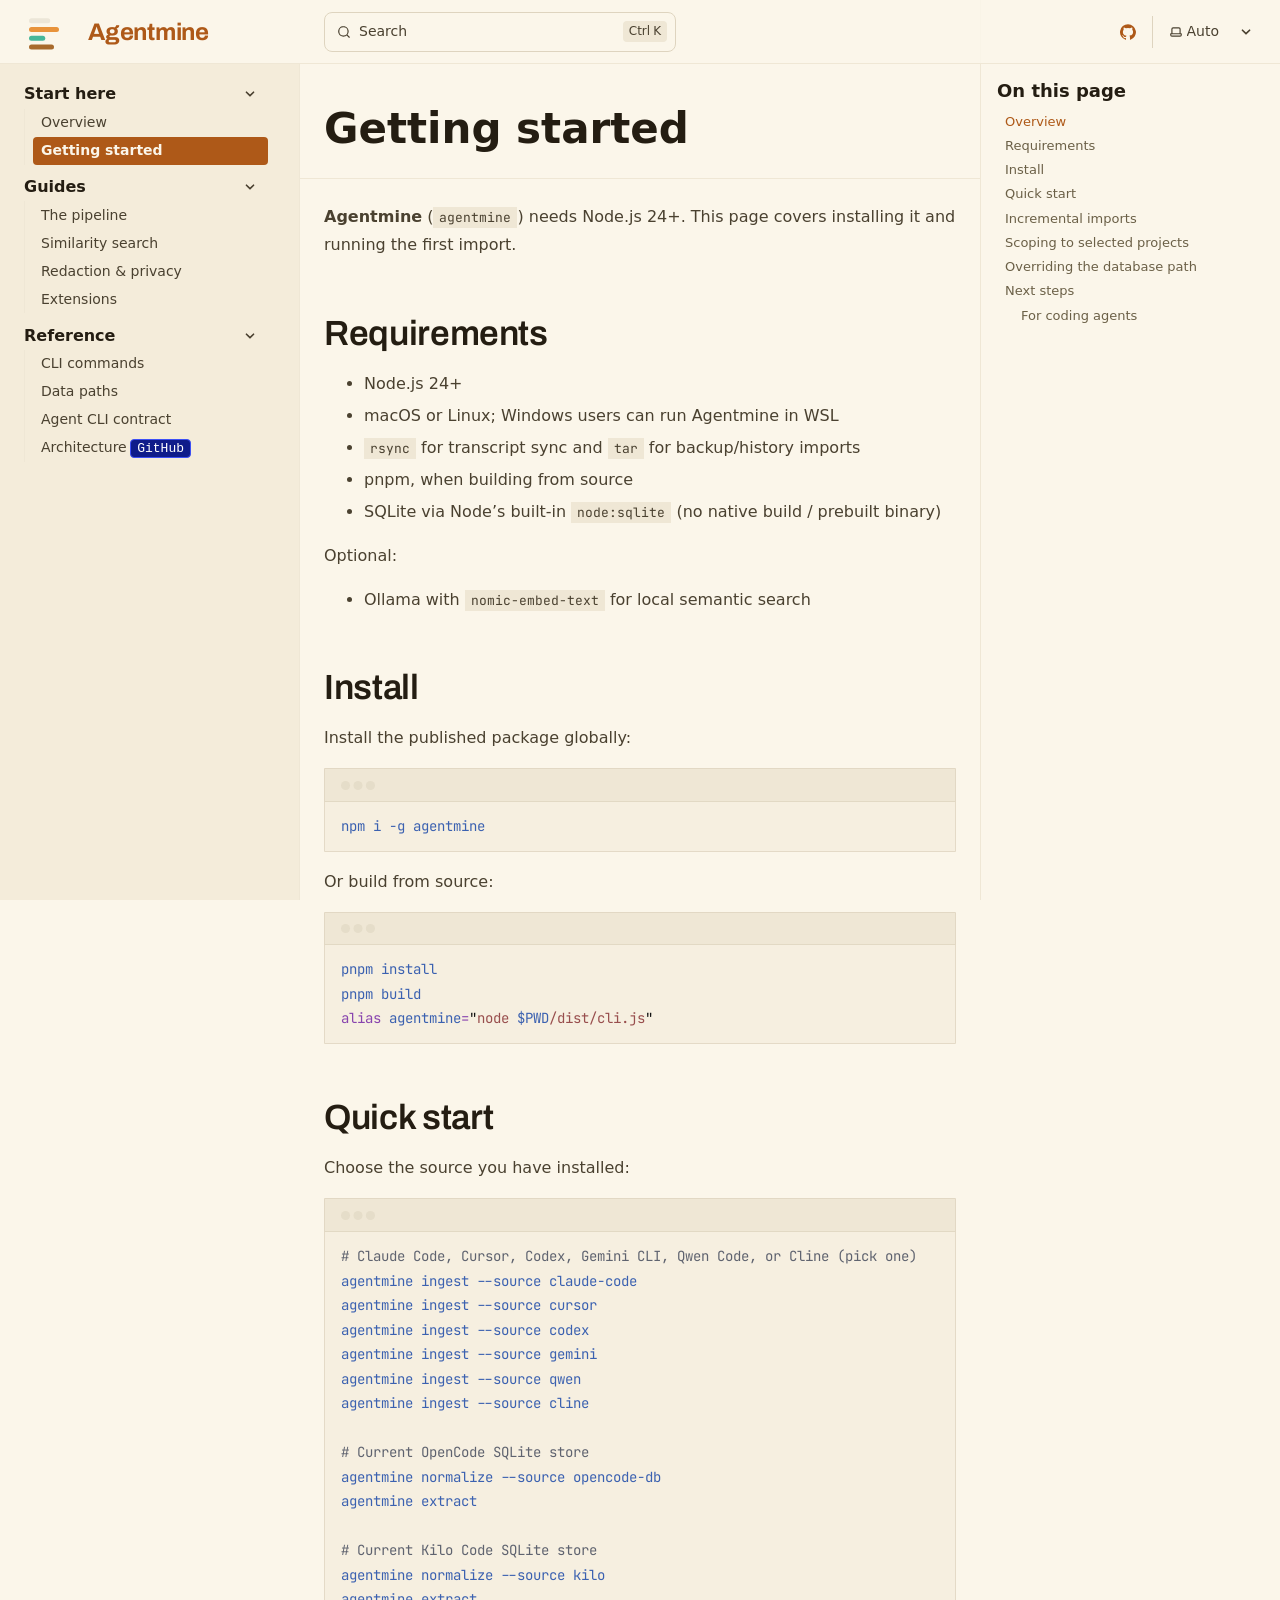
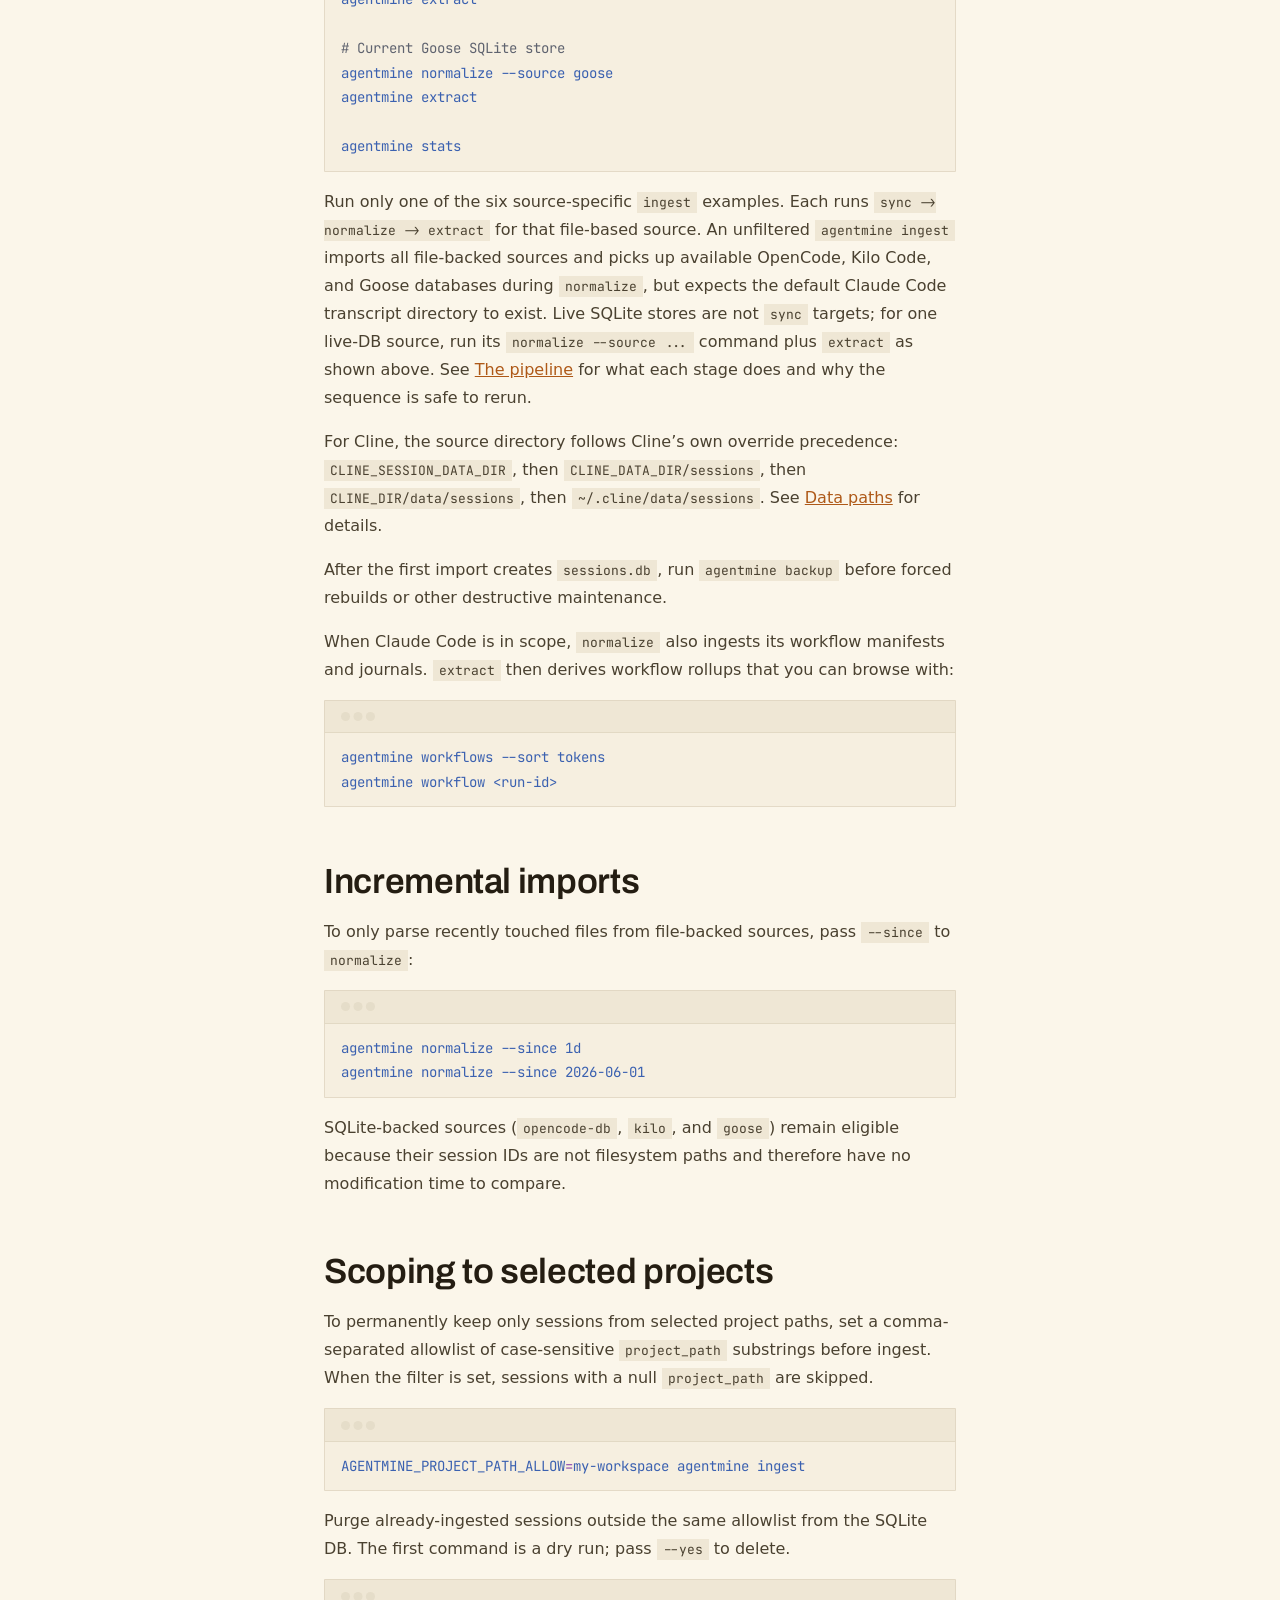
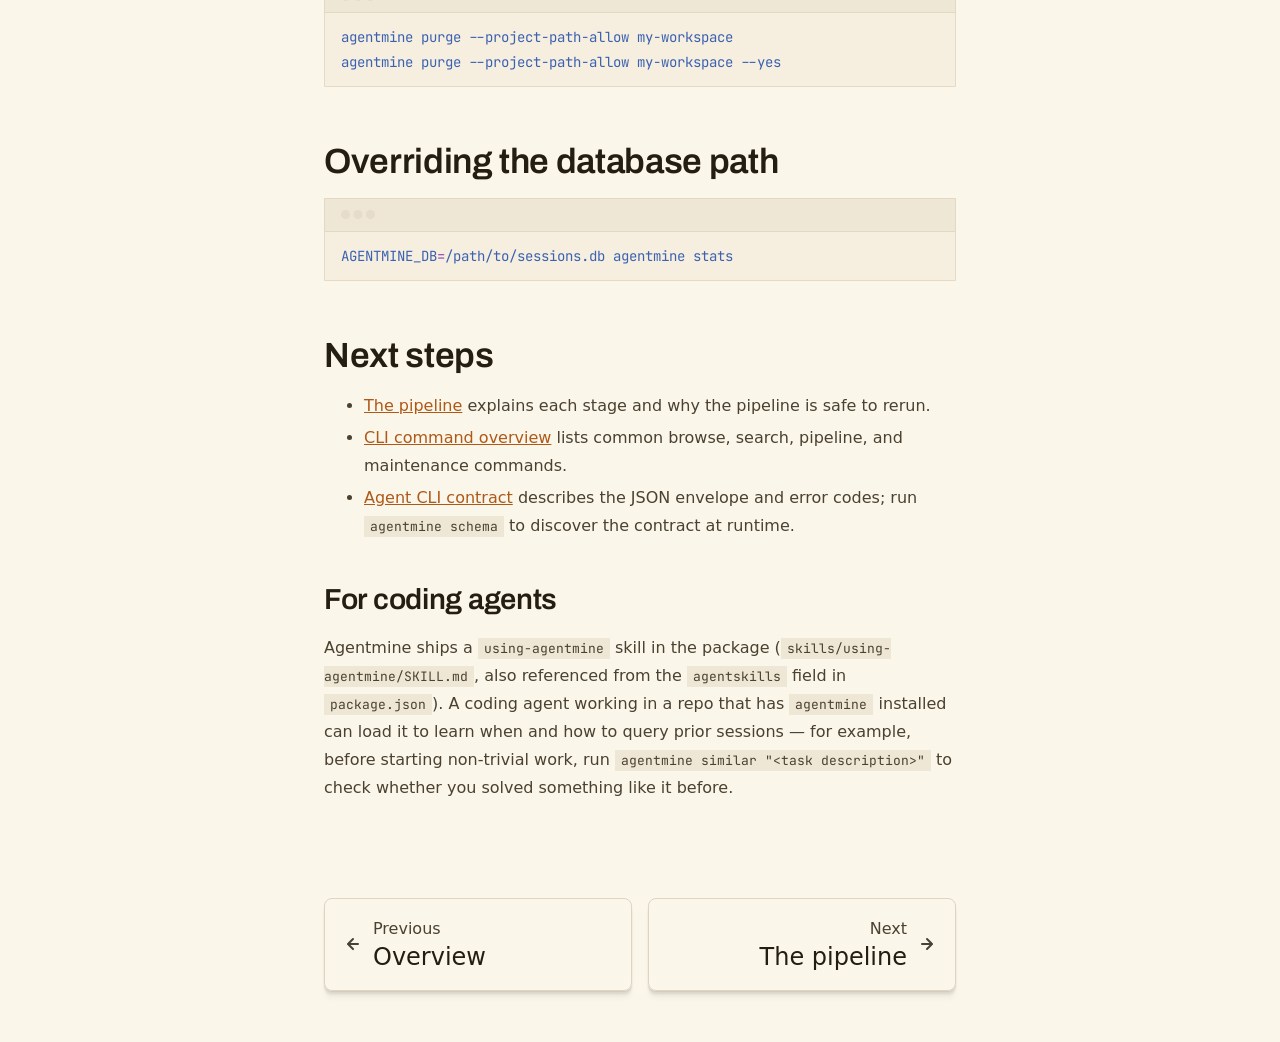
==== commit a2c00b5d: "chore: refresh agentmine.io Website-Snapshot: v1" ====
--- a/getting-started/index.html
+++ b/getting-started/index.html
@@ -1,4 +1,4 @@
-<!DOCTYPE html><html lang="en" dir="ltr" data-theme="dark" data-has-toc data-has-sidebar class="astro-czrxiyiz"><head><meta charset="utf-8"/><meta name="viewport" content="width=device-width, initial-scale=1"/><title>Getting started | Agentmine</title><link rel="canonical" href="https://agentmine.io/getting-started/"/><link rel="sitemap" href="/sitemap-index.xml"/><link rel="shortcut icon" href="/favicon.svg" type="image/svg+xml"/><meta name="generator" content="Astro v7.0.7"/><meta name="generator" content="Starlight v0.41.3"/><meta property="og:title" content="Getting started"/><meta property="og:type" content="article"/><meta property="og:url" content="https://agentmine.io/getting-started/"/><meta property="og:locale" content="en"/><meta property="og:description" content="Install Agentmine and run the first sync, normalize, and extract pipeline."/><meta property="og:site_name" content="Agentmine"/><meta name="description" content="Install Agentmine and run the first sync, normalize, and extract pipeline."/><meta name="twitter:card" content="summary"/><script>
+<!DOCTYPE html><html lang="en" dir="ltr" data-theme="dark" data-has-toc data-has-sidebar class="astro-i4vuzdyq"><head><meta charset="utf-8"/><meta name="viewport" content="width=device-width, initial-scale=1"/><title>Getting started | Agentmine</title><link rel="canonical" href="https://agentmine.io/getting-started/"/><link rel="sitemap" href="/sitemap-index.xml"/><link rel="shortcut icon" href="/favicon.svg" type="image/svg+xml"/><meta name="generator" content="Astro v7.0.7"/><meta name="generator" content="Starlight v0.41.3"/><meta property="og:title" content="Getting started"/><meta property="og:type" content="article"/><meta property="og:url" content="https://agentmine.io/getting-started/"/><meta property="og:locale" content="en"/><meta property="og:description" content="Install Agentmine and run the first sync, normalize, and extract pipeline."/><meta property="og:site_name" content="Agentmine"/><meta name="description" content="Install Agentmine and run the first sync, normalize, and extract pipeline."/><meta name="twitter:card" content="summary"/><script>
 	window.StarlightThemeProvider = (() => {
 		const storedTheme =
 			typeof localStorage !== 'undefined' && localStorage.getItem('starlight-theme');
@@ -24,7 +24,7 @@
 			},
 		};
 	})();
-</script><template id="theme-icons"><svg aria-hidden="true" class="light astro-vedivle3" width="16" height="16" viewBox="0 0 24 24" fill="currentColor" style="--sl-icon-size: 1em;"><path d="M5 12a1 1 0 0 0-1-1H3a1 1 0 0 0 0 2h1a1 1 0 0 0 1-1Zm.64 5-.71.71a1 1 0 0 0 0 1.41 1 1 0 0 0 1.41 0l.71-.71A1 1 0 0 0 5.64 17ZM12 5a1 1 0 0 0 1-1V3a1 1 0 0 0-2 0v1a1 1 0 0 0 1 1Zm5.66 2.34a1 1 0 0 0 .7-.29l.71-.71a1 1 0 1 0-1.41-1.41l-.66.71a1 1 0 0 0 0 1.41 1 1 0 0 0 .66.29Zm-12-.29a1 1 0 0 0 1.41 0 1 1 0 0 0 0-1.41l-.71-.71a1.004 1.004 0 1 0-1.43 1.41l.73.71ZM21 11h-1a1 1 0 0 0 0 2h1a1 1 0 0 0 0-2Zm-2.64 6A1 1 0 0 0 17 18.36l.71.71a1 1 0 0 0 1.41 0 1 1 0 0 0 0-1.41l-.76-.66ZM12 6.5a5.5 5.5 0 1 0 5.5 5.5A5.51 5.51 0 0 0 12 6.5Zm0 9a3.5 3.5 0 1 1 0-7 3.5 3.5 0 0 1 0 7Zm0 3.5a1 1 0 0 0-1 1v1a1 1 0 0 0 2 0v-1a1 1 0 0 0-1-1Z"/></svg><svg aria-hidden="true" class="dark astro-vedivle3" width="16" height="16" viewBox="0 0 24 24" fill="currentColor" style="--sl-icon-size: 1em;"><path d="M21.64 13a1 1 0 0 0-1.05-.14 8.049 8.049 0 0 1-3.37.73 8.15 8.15 0 0 1-8.14-8.1 8.59 8.59 0 0 1 .25-2A1 1 0 0 0 8 2.36a10.14 10.14 0 1 0 14 11.69 1 1 0 0 0-.36-1.05Zm-9.5 6.69A8.14 8.14 0 0 1 7.08 5.22v.27a10.15 10.15 0 0 0 10.14 10.14 9.784 9.784 0 0 0 2.1-.22 8.11 8.11 0 0 1-7.18 4.32v-.04Z"/></svg><svg aria-hidden="true" class="auto astro-vedivle3" width="16" height="16" viewBox="0 0 24 24" fill="currentColor" style="--sl-icon-size: 1em;"><path d="M21 14h-1V7a3 3 0 0 0-3-3H7a3 3 0 0 0-3 3v7H3a1 1 0 0 0-1 1v2a3 3 0 0 0 3 3h14a3 3 0 0 0 3-3v-2a1 1 0 0 0-1-1ZM6 7a1 1 0 0 1 1-1h10a1 1 0 0 1 1 1v7H6V7Zm14 10a1 1 0 0 1-1 1H5a1 1 0 0 1-1-1v-1h16v1Z"/></svg></template><link rel="stylesheet" href="/_astro/print.ehPL0gv-.css" media="print"><link rel="stylesheet" href="/_astro/logo.DCERnc3X.css"><link rel="stylesheet" href="/_astro/common.CfdYXphz.css"><script type="module" src="/_astro/page.B2uBVZjk.js"></script></head><body class="astro-czrxiyiz"><a class="sl-skip-link astro-5yzhxaiu" href="#_top">Skip to content</a><div class="page sl-flex astro-gamsenj2"><header class="header astro-gamsenj2"><div class="header astro-iznfy2sl"><div class="title-wrapper sl-flex astro-iznfy2sl"><a href="/" class="site-title sl-flex astro-dwg2cieb"><img class="astro-dwg2cieb" alt src="/_astro/logo.BB5N1st_.svg" width="32" height="32"><span class="astro-dwg2cieb" translate="no">Agentmine</span></a></div><div class="sl-flex print:hidden astro-iznfy2sl"><site-search class="astro-iznfy2sl astro-56pzjwgt" data-translations="{&quot;placeholder&quot;:&quot;Search&quot;}"><button data-open-modal disabled aria-label="Search" aria-keyshortcuts="Control+K" class="astro-56pzjwgt"><svg aria-hidden="true" class="astro-56pzjwgt astro-vedivle3" width="16" height="16" viewBox="0 0 24 24" fill="currentColor" style="--sl-icon-size: 1em;"><path d="M21.71 20.29 18 16.61A9 9 0 1 0 16.61 18l3.68 3.68a.999.999 0 0 0 1.42 0 1 1 0 0 0 0-1.39ZM11 18a7 7 0 1 1 0-14 7 7 0 0 1 0 14Z"/></svg><span class="sl-hidden md:sl-block astro-56pzjwgt" aria-hidden="true">Search</span><kbd class="sl-hidden md:sl-flex astro-56pzjwgt" style="display: none;"><kbd class="astro-56pzjwgt">Ctrl</kbd><kbd class="astro-56pzjwgt">K</kbd></kbd></button><dialog style="padding:0" aria-label="Search" class="astro-56pzjwgt"><div class="dialog-frame sl-flex astro-56pzjwgt"><button data-close-modal class="sl-flex md:sl-hidden astro-56pzjwgt">Cancel</button><div class="search-container astro-56pzjwgt"><div id="starlight__search" class="astro-56pzjwgt"></div></div></div></dialog></site-search><script>
+</script><template id="theme-icons"><svg aria-hidden="true" class="light astro-tflz7wq2" width="16" height="16" viewBox="0 0 24 24" fill="currentColor" style="--sl-icon-size: 1em;"><path d="M5 12a1 1 0 0 0-1-1H3a1 1 0 0 0 0 2h1a1 1 0 0 0 1-1Zm.64 5-.71.71a1 1 0 0 0 0 1.41 1 1 0 0 0 1.41 0l.71-.71A1 1 0 0 0 5.64 17ZM12 5a1 1 0 0 0 1-1V3a1 1 0 0 0-2 0v1a1 1 0 0 0 1 1Zm5.66 2.34a1 1 0 0 0 .7-.29l.71-.71a1 1 0 1 0-1.41-1.41l-.66.71a1 1 0 0 0 0 1.41 1 1 0 0 0 .66.29Zm-12-.29a1 1 0 0 0 1.41 0 1 1 0 0 0 0-1.41l-.71-.71a1.004 1.004 0 1 0-1.43 1.41l.73.71ZM21 11h-1a1 1 0 0 0 0 2h1a1 1 0 0 0 0-2Zm-2.64 6A1 1 0 0 0 17 18.36l.71.71a1 1 0 0 0 1.41 0 1 1 0 0 0 0-1.41l-.76-.66ZM12 6.5a5.5 5.5 0 1 0 5.5 5.5A5.51 5.51 0 0 0 12 6.5Zm0 9a3.5 3.5 0 1 1 0-7 3.5 3.5 0 0 1 0 7Zm0 3.5a1 1 0 0 0-1 1v1a1 1 0 0 0 2 0v-1a1 1 0 0 0-1-1Z"/></svg><svg aria-hidden="true" class="dark astro-tflz7wq2" width="16" height="16" viewBox="0 0 24 24" fill="currentColor" style="--sl-icon-size: 1em;"><path d="M21.64 13a1 1 0 0 0-1.05-.14 8.049 8.049 0 0 1-3.37.73 8.15 8.15 0 0 1-8.14-8.1 8.59 8.59 0 0 1 .25-2A1 1 0 0 0 8 2.36a10.14 10.14 0 1 0 14 11.69 1 1 0 0 0-.36-1.05Zm-9.5 6.69A8.14 8.14 0 0 1 7.08 5.22v.27a10.15 10.15 0 0 0 10.14 10.14 9.784 9.784 0 0 0 2.1-.22 8.11 8.11 0 0 1-7.18 4.32v-.04Z"/></svg><svg aria-hidden="true" class="auto astro-tflz7wq2" width="16" height="16" viewBox="0 0 24 24" fill="currentColor" style="--sl-icon-size: 1em;"><path d="M21 14h-1V7a3 3 0 0 0-3-3H7a3 3 0 0 0-3 3v7H3a1 1 0 0 0-1 1v2a3 3 0 0 0 3 3h14a3 3 0 0 0 3-3v-2a1 1 0 0 0-1-1ZM6 7a1 1 0 0 1 1-1h10a1 1 0 0 1 1 1v7H6V7Zm14 10a1 1 0 0 1-1 1H5a1 1 0 0 1-1-1v-1h16v1Z"/></svg></template><link rel="stylesheet" href="/_astro/print.ehPL0gv-.css" media="print"><link rel="stylesheet" href="/_astro/logo.DCERnc3X.css"><link rel="stylesheet" href="/_astro/common.Db7obRaU.css"><script type="module" src="/_astro/page.B2uBVZjk.js"></script></head><body class="astro-i4vuzdyq"><a class="sl-skip-link astro-viyou57g" href="#_top">Skip to content</a><div class="page sl-flex astro-yfrl2e2y"><header class="header astro-yfrl2e2y"><div class="header astro-sivzv6jw"><div class="title-wrapper sl-flex astro-sivzv6jw"><a href="/" class="site-title sl-flex astro-lsmlw4sl"><img class="astro-lsmlw4sl" alt src="/_astro/logo.BB5N1st_.svg" width="32" height="32"><span class="astro-lsmlw4sl" translate="no">Agentmine</span></a></div><div class="sl-flex print:hidden astro-sivzv6jw"><site-search class="astro-sivzv6jw astro-fvvnfz3y" data-translations="{&quot;placeholder&quot;:&quot;Search&quot;}"><button data-open-modal disabled aria-label="Search" aria-keyshortcuts="Control+K" class="astro-fvvnfz3y"><svg aria-hidden="true" class="astro-fvvnfz3y astro-tflz7wq2" width="16" height="16" viewBox="0 0 24 24" fill="currentColor" style="--sl-icon-size: 1em;"><path d="M21.71 20.29 18 16.61A9 9 0 1 0 16.61 18l3.68 3.68a.999.999 0 0 0 1.42 0 1 1 0 0 0 0-1.39ZM11 18a7 7 0 1 1 0-14 7 7 0 0 1 0 14Z"/></svg><span class="sl-hidden md:sl-block astro-fvvnfz3y" aria-hidden="true">Search</span><kbd class="sl-hidden md:sl-flex astro-fvvnfz3y" style="display: none;"><kbd class="astro-fvvnfz3y">Ctrl</kbd><kbd class="astro-fvvnfz3y">K</kbd></kbd></button><dialog style="padding:0" aria-label="Search" class="astro-fvvnfz3y"><div class="dialog-frame sl-flex astro-fvvnfz3y"><button data-close-modal class="sl-flex md:sl-hidden astro-fvvnfz3y">Cancel</button><div class="search-container astro-fvvnfz3y"><div id="starlight__search" class="astro-fvvnfz3y"></div></div></div></dialog></site-search><script>
 	(() => {
 		const openBtn = document.querySelector('button[data-open-modal]');
 		const shortcut = openBtn?.querySelector('kbd');
@@ -36,9 +36,9 @@
 		}
 		shortcut.style.display = '';
 	})();
-</script><script type="module" src="/_astro/Search.astro_astro_type_script_index_0_lang.vTFUHulS.js"></script></div><div class="sl-hidden md:sl-flex print:hidden right-group astro-iznfy2sl"><div class="sl-flex social-icons astro-iznfy2sl"><a href="https://github.com/baranovxyz/agentmine" rel="me" class="sl-flex astro-taegjepf"><span class="sr-only astro-taegjepf">GitHub</span><svg aria-hidden="true" class="astro-taegjepf astro-vedivle3" width="16" height="16" viewBox="0 0 24 24" fill="currentColor" style="--sl-icon-size: 1em;"><path d="M12 .3a12 12 0 0 0-3.8 23.38c.6.12.83-.26.83-.57L9 21.07c-3.34.72-4.04-1.61-4.04-1.61-.55-1.39-1.34-1.76-1.34-1.76-1.08-.74.09-.73.09-.73 1.2.09 1.83 1.24 1.83 1.24 1.08 1.83 2.81 1.3 3.5 1 .1-.78.42-1.31.76-1.61-2.67-.3-5.47-1.33-5.47-5.93 0-1.31.47-2.38 1.24-3.22-.14-.3-.54-1.52.1-3.18 0 0 1-.32 3.3 1.23a11.5 11.5 0 0 1 6 0c2.28-1.55 3.29-1.23 3.29-1.23.64 1.66.24 2.88.12 3.18a4.65 4.65 0 0 1 1.23 3.22c0 4.61-2.8 5.63-5.48 5.92.42.36.81 1.1.81 2.22l-.01 3.29c0 .31.2.69.82.57A12 12 0 0 0 12 .3Z"/></svg></a></div><starlight-theme-select><label style="--sl-select-width: 6.25em" class="astro-bmqja2mo"><span class="sr-only astro-bmqja2mo">Select theme</span><svg aria-hidden="true" class="icon label-icon astro-bmqja2mo astro-vedivle3" width="16" height="16" viewBox="0 0 24 24" fill="currentColor" style="--sl-icon-size: 1em;"><path d="M21 14h-1V7a3 3 0 0 0-3-3H7a3 3 0 0 0-3 3v7H3a1 1 0 0 0-1 1v2a3 3 0 0 0 3 3h14a3 3 0 0 0 3-3v-2a1 1 0 0 0-1-1ZM6 7a1 1 0 0 1 1-1h10a1 1 0 0 1 1 1v7H6V7Zm14 10a1 1 0 0 1-1 1H5a1 1 0 0 1-1-1v-1h16v1Z"/></svg><select autocomplete="off" class="astro-bmqja2mo"><option value="dark" class="astro-bmqja2mo">Dark</option><option value="light" class="astro-bmqja2mo">Light</option><option value="auto" selected class="astro-bmqja2mo">Auto</option></select><svg aria-hidden="true" class="icon caret astro-bmqja2mo astro-vedivle3" width="16" height="16" viewBox="0 0 24 24" fill="currentColor" style="--sl-icon-size: 1em;"><path d="M17 9.17a1 1 0 0 0-1.41 0L12 12.71 8.46 9.17a1 1 0 1 0-1.41 1.42l4.24 4.24a1.002 1.002 0 0 0 1.42 0L17 10.59a1.002 1.002 0 0 0 0-1.42Z"/></svg></label></starlight-theme-select><script>
+</script><script type="module" src="/_astro/Search.astro_astro_type_script_index_0_lang.vTFUHulS.js"></script></div><div class="sl-hidden md:sl-flex print:hidden right-group astro-sivzv6jw"><div class="sl-flex social-icons astro-sivzv6jw"><a href="https://github.com/baranovxyz/agentmine" rel="me" class="sl-flex astro-6bpzg2nl"><span class="sr-only astro-6bpzg2nl">GitHub</span><svg aria-hidden="true" class="astro-6bpzg2nl astro-tflz7wq2" width="16" height="16" viewBox="0 0 24 24" fill="currentColor" style="--sl-icon-size: 1em;"><path d="M12 .3a12 12 0 0 0-3.8 23.38c.6.12.83-.26.83-.57L9 21.07c-3.34.72-4.04-1.61-4.04-1.61-.55-1.39-1.34-1.76-1.34-1.76-1.08-.74.09-.73.09-.73 1.2.09 1.83 1.24 1.83 1.24 1.08 1.83 2.81 1.3 3.5 1 .1-.78.42-1.31.76-1.61-2.67-.3-5.47-1.33-5.47-5.93 0-1.31.47-2.38 1.24-3.22-.14-.3-.54-1.52.1-3.18 0 0 1-.32 3.3 1.23a11.5 11.5 0 0 1 6 0c2.28-1.55 3.29-1.23 3.29-1.23.64 1.66.24 2.88.12 3.18a4.65 4.65 0 0 1 1.23 3.22c0 4.61-2.8 5.63-5.48 5.92.42.36.81 1.1.81 2.22l-.01 3.29c0 .31.2.69.82.57A12 12 0 0 0 12 .3Z"/></svg></a></div><starlight-theme-select><label style="--sl-select-width: 6.25em" class="astro-7it3y2la"><span class="sr-only astro-7it3y2la">Select theme</span><svg aria-hidden="true" class="icon label-icon astro-7it3y2la astro-tflz7wq2" width="16" height="16" viewBox="0 0 24 24" fill="currentColor" style="--sl-icon-size: 1em;"><path d="M21 14h-1V7a3 3 0 0 0-3-3H7a3 3 0 0 0-3 3v7H3a1 1 0 0 0-1 1v2a3 3 0 0 0 3 3h14a3 3 0 0 0 3-3v-2a1 1 0 0 0-1-1ZM6 7a1 1 0 0 1 1-1h10a1 1 0 0 1 1 1v7H6V7Zm14 10a1 1 0 0 1-1 1H5a1 1 0 0 1-1-1v-1h16v1Z"/></svg><select autocomplete="off" class="astro-7it3y2la"><option value="dark" class="astro-7it3y2la">Dark</option><option value="light" class="astro-7it3y2la">Light</option><option value="auto" selected class="astro-7it3y2la">Auto</option></select><svg aria-hidden="true" class="icon caret astro-7it3y2la astro-tflz7wq2" width="16" height="16" viewBox="0 0 24 24" fill="currentColor" style="--sl-icon-size: 1em;"><path d="M17 9.17a1 1 0 0 0-1.41 0L12 12.71 8.46 9.17a1 1 0 1 0-1.41 1.42l4.24 4.24a1.002 1.002 0 0 0 1.42 0L17 10.59a1.002 1.002 0 0 0 0-1.42Z"/></svg></label></starlight-theme-select><script>
 	StarlightThemeProvider.updatePickers();
-</script><script type="module">var e=`starlight-theme`,t=e=>e===`auto`||e===`dark`||e===`light`?e:`auto`,n=()=>t(typeof localStorage<`u`&&localStorage.getItem(e));function r(t){typeof localStorage<`u`&&localStorage.setItem(e,t===`light`||t===`dark`?t:``)}var i=()=>matchMedia(`(prefers-color-scheme: light)`).matches?`light`:`dark`;function a(e){StarlightThemeProvider.updatePickers(e),document.documentElement.dataset.theme=e===`auto`?i():e,r(e)}matchMedia(`(prefers-color-scheme: light)`).addEventListener(`change`,()=>{n()===`auto`&&a(`auto`)});var o=class extends HTMLElement{constructor(){super(),a(n()),this.querySelector(`select`)?.addEventListener(`change`,e=>{e.currentTarget instanceof HTMLSelectElement&&a(t(e.currentTarget.value))})}};customElements.define(`starlight-theme-select`,o);</script><script type="module">var e=class extends HTMLElement{constructor(){super();let e=this.querySelector(`select`);e&&(e.addEventListener(`change`,e=>{e.currentTarget instanceof HTMLSelectElement&&(window.location.pathname=e.currentTarget.value)}),window.addEventListener(`pageshow`,t=>{if(!t.persisted)return;let n=e.querySelector(`option[selected]`)?.index;n!==e.selectedIndex&&(e.selectedIndex=n??0)}))}};customElements.define(`starlight-lang-select`,e);</script></div></div></header><nav class="sidebar print:hidden astro-gamsenj2" aria-label="Main"><starlight-menu-button class="print:hidden astro-cxgpyv6n"><button aria-expanded="false" aria-label="Menu" aria-controls="starlight__sidebar" class="sl-flex md:sl-hidden astro-cxgpyv6n"><svg aria-hidden="true" class="open-menu astro-cxgpyv6n astro-vedivle3" width="16" height="16" viewBox="0 0 24 24" fill="currentColor" style="--sl-icon-size: 1em;"><path d="M3 8h18a1 1 0 1 0 0-2H3a1 1 0 0 0 0 2Zm18 8H3a1 1 0 0 0 0 2h18a1 1 0 0 0 0-2Zm0-5H3a1 1 0 0 0 0 2h18a1 1 0 0 0 0-2Z"/></svg><svg aria-hidden="true" class="close-menu astro-cxgpyv6n astro-vedivle3" width="16" height="16" viewBox="0 0 24 24" fill="currentColor" style="--sl-icon-size: 1em;"><path d="m13.41 12 6.3-6.29a1.004 1.004 0 1 0-1.42-1.42L12 10.59l-6.29-6.3a1.004 1.004 0 0 0-1.42 1.42l6.3 6.29-6.3 6.29a1 1 0 0 0 0 1.42.998.998 0 0 0 1.42 0l6.29-6.3 6.29 6.3a.999.999 0 0 0 1.42 0 1 1 0 0 0 0-1.42L13.41 12Z"/></svg></button></starlight-menu-button><script type="module">var e=class extends HTMLElement{btn=this.querySelector(`button`);constructor(){super(),this.btn.addEventListener(`click`,()=>this.toggleExpanded());let e=this.closest(`nav`);e&&e.addEventListener(`keyup`,e=>this.closeOnEscape(e)),matchMedia(`(min-width: 50em)`).addEventListener(`change`,()=>this.setExpanded(!1))}setExpanded(e){this.setAttribute(`aria-expanded`,String(e)),document.body.toggleAttribute(`data-mobile-menu-expanded`,e),document.querySelectorAll(`.main-frame, .sl-skip-link`).forEach(t=>{t.toggleAttribute(`inert`,e)})}toggleExpanded(){this.setExpanded(this.getAttribute(`aria-expanded`)!==`true`)}closeOnEscape(e){e.code===`Escape`&&(this.setExpanded(!1),this.btn.focus())}};customElements.define(`starlight-menu-button`,e);</script><div id="starlight__sidebar" class="sidebar-pane astro-gamsenj2"><div class="sidebar-content sl-flex astro-gamsenj2"><sl-sidebar-state-persist data-hash="0oln4gk" class="astro-2dnjwtqi"><script aria-hidden="true">
+</script><script type="module">var e=`starlight-theme`,t=e=>e===`auto`||e===`dark`||e===`light`?e:`auto`,n=()=>t(typeof localStorage<`u`&&localStorage.getItem(e));function r(t){typeof localStorage<`u`&&localStorage.setItem(e,t===`light`||t===`dark`?t:``)}var i=()=>matchMedia(`(prefers-color-scheme: light)`).matches?`light`:`dark`;function a(e){StarlightThemeProvider.updatePickers(e),document.documentElement.dataset.theme=e===`auto`?i():e,r(e)}matchMedia(`(prefers-color-scheme: light)`).addEventListener(`change`,()=>{n()===`auto`&&a(`auto`)});var o=class extends HTMLElement{constructor(){super(),a(n()),this.querySelector(`select`)?.addEventListener(`change`,e=>{e.currentTarget instanceof HTMLSelectElement&&a(t(e.currentTarget.value))})}};customElements.define(`starlight-theme-select`,o);</script><script type="module">var e=class extends HTMLElement{constructor(){super();let e=this.querySelector(`select`);e&&(e.addEventListener(`change`,e=>{e.currentTarget instanceof HTMLSelectElement&&(window.location.pathname=e.currentTarget.value)}),window.addEventListener(`pageshow`,t=>{if(!t.persisted)return;let n=e.querySelector(`option[selected]`)?.index;n!==e.selectedIndex&&(e.selectedIndex=n??0)}))}};customElements.define(`starlight-lang-select`,e);</script></div></div></header><nav class="sidebar print:hidden astro-yfrl2e2y" aria-label="Main"><starlight-menu-button class="print:hidden astro-a7dnz3sy"><button aria-expanded="false" aria-label="Menu" aria-controls="starlight__sidebar" class="sl-flex md:sl-hidden astro-a7dnz3sy"><svg aria-hidden="true" class="open-menu astro-a7dnz3sy astro-tflz7wq2" width="16" height="16" viewBox="0 0 24 24" fill="currentColor" style="--sl-icon-size: 1em;"><path d="M3 8h18a1 1 0 1 0 0-2H3a1 1 0 0 0 0 2Zm18 8H3a1 1 0 0 0 0 2h18a1 1 0 0 0 0-2Zm0-5H3a1 1 0 0 0 0 2h18a1 1 0 0 0 0-2Z"/></svg><svg aria-hidden="true" class="close-menu astro-a7dnz3sy astro-tflz7wq2" width="16" height="16" viewBox="0 0 24 24" fill="currentColor" style="--sl-icon-size: 1em;"><path d="m13.41 12 6.3-6.29a1.004 1.004 0 1 0-1.42-1.42L12 10.59l-6.29-6.3a1.004 1.004 0 0 0-1.42 1.42l6.3 6.29-6.3 6.29a1 1 0 0 0 0 1.42.998.998 0 0 0 1.42 0l6.29-6.3 6.29 6.3a.999.999 0 0 0 1.42 0 1 1 0 0 0 0-1.42L13.41 12Z"/></svg></button></starlight-menu-button><script type="module">var e=class extends HTMLElement{btn=this.querySelector(`button`);constructor(){super(),this.btn.addEventListener(`click`,()=>this.toggleExpanded());let e=this.closest(`nav`);e&&e.addEventListener(`keyup`,e=>this.closeOnEscape(e)),matchMedia(`(min-width: 50em)`).addEventListener(`change`,()=>this.setExpanded(!1))}setExpanded(e){this.setAttribute(`aria-expanded`,String(e)),document.body.toggleAttribute(`data-mobile-menu-expanded`,e),document.querySelectorAll(`.main-frame, .sl-skip-link`).forEach(t=>{t.toggleAttribute(`inert`,e)})}toggleExpanded(){this.setExpanded(this.getAttribute(`aria-expanded`)!==`true`)}closeOnEscape(e){e.code===`Escape`&&(this.setExpanded(!1),this.btn.focus())}};customElements.define(`starlight-menu-button`,e);</script><div id="starlight__sidebar" class="sidebar-pane astro-yfrl2e2y"><div class="sidebar-content sl-flex astro-yfrl2e2y"><sl-sidebar-state-persist data-hash="0oln4gk" class="astro-mke5nfr4"><script aria-hidden="true">
 		(() => {
 			try {
 				if (!matchMedia('(min-width: 50em)').matches) return;
@@ -61,16 +61,16 @@
 				);
 			} catch {}
 		})();
-	</script><ul class="top-level astro-ictlbyhe"><li class="astro-ictlbyhe"><details open class="astro-ictlbyhe"><summary class="astro-ictlbyhe"><span class="group-label astro-ictlbyhe"><span class="large astro-ictlbyhe">Start here</span></span><svg aria-hidden="true" class="caret astro-ictlbyhe astro-vedivle3" width="16" height="16" viewBox="0 0 24 24" fill="currentColor" style="--sl-icon-size: 1.25rem;"><path d="m14.83 11.29-4.24-4.24a1 1 0 1 0-1.42 1.41L12.71 12l-3.54 3.54a1 1 0 0 0 0 1.41 1 1 0 0 0 .71.29 1 1 0 0 0 .71-.29l4.24-4.24a1.002 1.002 0 0 0 0-1.42Z"/></svg></summary><sl-sidebar-restore data-index="0"></sl-sidebar-restore><ul class="astro-ictlbyhe"><li class="astro-ictlbyhe"><a href="/overview/" class="astro-ictlbyhe"><span class="astro-ictlbyhe">Overview</span></a></li><li class="astro-ictlbyhe"><a href="/getting-started/" aria-current="page" class="astro-ictlbyhe"><span class="astro-ictlbyhe">Getting started</span></a></li></ul></details></li><li class="astro-ictlbyhe"><details open class="astro-ictlbyhe"><summary class="astro-ictlbyhe"><span class="group-label astro-ictlbyhe"><span class="large astro-ictlbyhe">Guides</span></span><svg aria-hidden="true" class="caret astro-ictlbyhe astro-vedivle3" width="16" height="16" viewBox="0 0 24 24" fill="currentColor" style="--sl-icon-size: 1.25rem;"><path d="m14.83 11.29-4.24-4.24a1 1 0 1 0-1.42 1.41L12.71 12l-3.54 3.54a1 1 0 0 0 0 1.41 1 1 0 0 0 .71.29 1 1 0 0 0 .71-.29l4.24-4.24a1.002 1.002 0 0 0 0-1.42Z"/></svg></summary><sl-sidebar-restore data-index="1"></sl-sidebar-restore><ul class="astro-ictlbyhe"><li class="astro-ictlbyhe"><a href="/guides/pipeline/" class="astro-ictlbyhe"><span class="astro-ictlbyhe">The pipeline</span></a></li><li class="astro-ictlbyhe"><a href="/guides/similarity-search/" class="astro-ictlbyhe"><span class="astro-ictlbyhe">Similarity search</span></a></li><li class="astro-ictlbyhe"><a href="/guides/redaction/" class="astro-ictlbyhe"><span class="astro-ictlbyhe">Redaction &amp; privacy</span></a></li><li class="astro-ictlbyhe"><a href="/guides/extensions/" class="astro-ictlbyhe"><span class="astro-ictlbyhe">Extensions</span></a></li></ul></details></li><li class="astro-ictlbyhe"><details open class="astro-ictlbyhe"><summary class="astro-ictlbyhe"><span class="group-label astro-ictlbyhe"><span class="large astro-ictlbyhe">Reference</span></span><svg aria-hidden="true" class="caret astro-ictlbyhe astro-vedivle3" width="16" height="16" viewBox="0 0 24 24" fill="currentColor" style="--sl-icon-size: 1.25rem;"><path d="m14.83 11.29-4.24-4.24a1 1 0 1 0-1.42 1.41L12.71 12l-3.54 3.54a1 1 0 0 0 0 1.41 1 1 0 0 0 .71.29 1 1 0 0 0 .71-.29l4.24-4.24a1.002 1.002 0 0 0 0-1.42Z"/></svg></summary><sl-sidebar-restore data-index="2"></sl-sidebar-restore><ul class="astro-ictlbyhe"><li class="astro-ictlbyhe"><a href="/reference/cli/" class="astro-ictlbyhe"><span class="astro-ictlbyhe">CLI commands</span></a></li><li class="astro-ictlbyhe"><a href="/reference/data-paths/" class="astro-ictlbyhe"><span class="astro-ictlbyhe">Data paths</span></a></li><li class="astro-ictlbyhe"><a href="/reference/agent-contract/" class="astro-ictlbyhe"><span class="astro-ictlbyhe">Agent CLI contract</span></a></li><li class="astro-ictlbyhe"><a href="https://github.com/baranovxyz/agentmine/blob/main/ARCHITECTURE.md" class="astro-ictlbyhe" target="_blank" rel="noopener"><span class="astro-ictlbyhe">Architecture</span><span class="sl-badge note small  astro-ictlbyhe astro-dau5laqz">GitHub</span></a></li></ul></details></li></ul><script aria-hidden="true">
+	</script><ul class="top-level astro-b7ftmi2b"><li class="astro-b7ftmi2b"><details open class="astro-b7ftmi2b"><summary class="astro-b7ftmi2b"><span class="group-label astro-b7ftmi2b"><span class="large astro-b7ftmi2b">Start here</span></span><svg aria-hidden="true" class="caret astro-b7ftmi2b astro-tflz7wq2" width="16" height="16" viewBox="0 0 24 24" fill="currentColor" style="--sl-icon-size: 1.25rem;"><path d="m14.83 11.29-4.24-4.24a1 1 0 1 0-1.42 1.41L12.71 12l-3.54 3.54a1 1 0 0 0 0 1.41 1 1 0 0 0 .71.29 1 1 0 0 0 .71-.29l4.24-4.24a1.002 1.002 0 0 0 0-1.42Z"/></svg></summary><sl-sidebar-restore data-index="0"></sl-sidebar-restore><ul class="astro-b7ftmi2b"><li class="astro-b7ftmi2b"><a href="/overview/" class="astro-b7ftmi2b"><span class="astro-b7ftmi2b">Overview</span></a></li><li class="astro-b7ftmi2b"><a href="/getting-started/" aria-current="page" class="astro-b7ftmi2b"><span class="astro-b7ftmi2b">Getting started</span></a></li></ul></details></li><li class="astro-b7ftmi2b"><details open class="astro-b7ftmi2b"><summary class="astro-b7ftmi2b"><span class="group-label astro-b7ftmi2b"><span class="large astro-b7ftmi2b">Guides</span></span><svg aria-hidden="true" class="caret astro-b7ftmi2b astro-tflz7wq2" width="16" height="16" viewBox="0 0 24 24" fill="currentColor" style="--sl-icon-size: 1.25rem;"><path d="m14.83 11.29-4.24-4.24a1 1 0 1 0-1.42 1.41L12.71 12l-3.54 3.54a1 1 0 0 0 0 1.41 1 1 0 0 0 .71.29 1 1 0 0 0 .71-.29l4.24-4.24a1.002 1.002 0 0 0 0-1.42Z"/></svg></summary><sl-sidebar-restore data-index="1"></sl-sidebar-restore><ul class="astro-b7ftmi2b"><li class="astro-b7ftmi2b"><a href="/guides/pipeline/" class="astro-b7ftmi2b"><span class="astro-b7ftmi2b">The pipeline</span></a></li><li class="astro-b7ftmi2b"><a href="/guides/similarity-search/" class="astro-b7ftmi2b"><span class="astro-b7ftmi2b">Similarity search</span></a></li><li class="astro-b7ftmi2b"><a href="/guides/redaction/" class="astro-b7ftmi2b"><span class="astro-b7ftmi2b">Redaction &amp; privacy</span></a></li><li class="astro-b7ftmi2b"><a href="/guides/extensions/" class="astro-b7ftmi2b"><span class="astro-b7ftmi2b">Extensions</span></a></li></ul></details></li><li class="astro-b7ftmi2b"><details open class="astro-b7ftmi2b"><summary class="astro-b7ftmi2b"><span class="group-label astro-b7ftmi2b"><span class="large astro-b7ftmi2b">Reference</span></span><svg aria-hidden="true" class="caret astro-b7ftmi2b astro-tflz7wq2" width="16" height="16" viewBox="0 0 24 24" fill="currentColor" style="--sl-icon-size: 1.25rem;"><path d="m14.83 11.29-4.24-4.24a1 1 0 1 0-1.42 1.41L12.71 12l-3.54 3.54a1 1 0 0 0 0 1.41 1 1 0 0 0 .71.29 1 1 0 0 0 .71-.29l4.24-4.24a1.002 1.002 0 0 0 0-1.42Z"/></svg></summary><sl-sidebar-restore data-index="2"></sl-sidebar-restore><ul class="astro-b7ftmi2b"><li class="astro-b7ftmi2b"><a href="/reference/cli/" class="astro-b7ftmi2b"><span class="astro-b7ftmi2b">CLI commands</span></a></li><li class="astro-b7ftmi2b"><a href="/reference/data-paths/" class="astro-b7ftmi2b"><span class="astro-b7ftmi2b">Data paths</span></a></li><li class="astro-b7ftmi2b"><a href="/reference/agent-contract/" class="astro-b7ftmi2b"><span class="astro-b7ftmi2b">Agent CLI contract</span></a></li><li class="astro-b7ftmi2b"><a href="https://github.com/baranovxyz/agentmine/blob/main/ARCHITECTURE.md" class="astro-b7ftmi2b" target="_blank" rel="noopener"><span class="astro-b7ftmi2b">Architecture</span><span class="sl-badge note small  astro-b7ftmi2b astro-6nhhjxht">GitHub</span></a></li></ul></details></li></ul><script aria-hidden="true">
 		(() => {
 			const scroller = document.getElementById('starlight__sidebar');
 			if (!window._starlightScrollRestore || !scroller) return;
 			scroller.scrollTop = window._starlightScrollRestore;
 			delete window._starlightScrollRestore;
 		})();
-	</script></sl-sidebar-state-persist><div class="md:sl-hidden"><div class="mobile-preferences sl-flex astro-xp7wcez5"><div class="social-icons astro-xp7wcez5"><a href="https://github.com/baranovxyz/agentmine" rel="me" class="sl-flex astro-taegjepf"><span class="sr-only astro-taegjepf">GitHub</span><svg aria-hidden="true" class="astro-taegjepf astro-vedivle3" width="16" height="16" viewBox="0 0 24 24" fill="currentColor" style="--sl-icon-size: 1em;"><path d="M12 .3a12 12 0 0 0-3.8 23.38c.6.12.83-.26.83-.57L9 21.07c-3.34.72-4.04-1.61-4.04-1.61-.55-1.39-1.34-1.76-1.34-1.76-1.08-.74.09-.73.09-.73 1.2.09 1.83 1.24 1.83 1.24 1.08 1.83 2.81 1.3 3.5 1 .1-.78.42-1.31.76-1.61-2.67-.3-5.47-1.33-5.47-5.93 0-1.31.47-2.38 1.24-3.22-.14-.3-.54-1.52.1-3.18 0 0 1-.32 3.3 1.23a11.5 11.5 0 0 1 6 0c2.28-1.55 3.29-1.23 3.29-1.23.64 1.66.24 2.88.12 3.18a4.65 4.65 0 0 1 1.23 3.22c0 4.61-2.8 5.63-5.48 5.92.42.36.81 1.1.81 2.22l-.01 3.29c0 .31.2.69.82.57A12 12 0 0 0 12 .3Z"/></svg></a></div><starlight-theme-select><label style="--sl-select-width: 6.25em" class="astro-bmqja2mo"><span class="sr-only astro-bmqja2mo">Select theme</span><svg aria-hidden="true" class="icon label-icon astro-bmqja2mo astro-vedivle3" width="16" height="16" viewBox="0 0 24 24" fill="currentColor" style="--sl-icon-size: 1em;"><path d="M21 14h-1V7a3 3 0 0 0-3-3H7a3 3 0 0 0-3 3v7H3a1 1 0 0 0-1 1v2a3 3 0 0 0 3 3h14a3 3 0 0 0 3-3v-2a1 1 0 0 0-1-1ZM6 7a1 1 0 0 1 1-1h10a1 1 0 0 1 1 1v7H6V7Zm14 10a1 1 0 0 1-1 1H5a1 1 0 0 1-1-1v-1h16v1Z"/></svg><select autocomplete="off" class="astro-bmqja2mo"><option value="dark" class="astro-bmqja2mo">Dark</option><option value="light" class="astro-bmqja2mo">Light</option><option value="auto" selected class="astro-bmqja2mo">Auto</option></select><svg aria-hidden="true" class="icon caret astro-bmqja2mo astro-vedivle3" width="16" height="16" viewBox="0 0 24 24" fill="currentColor" style="--sl-icon-size: 1em;"><path d="M17 9.17a1 1 0 0 0-1.41 0L12 12.71 8.46 9.17a1 1 0 1 0-1.41 1.42l4.24 4.24a1.002 1.002 0 0 0 1.42 0L17 10.59a1.002 1.002 0 0 0 0-1.42Z"/></svg></label></starlight-theme-select><script>
+	</script></sl-sidebar-state-persist><div class="md:sl-hidden"><div class="mobile-preferences sl-flex astro-a5le7q6b"><div class="social-icons astro-a5le7q6b"><a href="https://github.com/baranovxyz/agentmine" rel="me" class="sl-flex astro-6bpzg2nl"><span class="sr-only astro-6bpzg2nl">GitHub</span><svg aria-hidden="true" class="astro-6bpzg2nl astro-tflz7wq2" width="16" height="16" viewBox="0 0 24 24" fill="currentColor" style="--sl-icon-size: 1em;"><path d="M12 .3a12 12 0 0 0-3.8 23.38c.6.12.83-.26.83-.57L9 21.07c-3.34.72-4.04-1.61-4.04-1.61-.55-1.39-1.34-1.76-1.34-1.76-1.08-.74.09-.73.09-.73 1.2.09 1.83 1.24 1.83 1.24 1.08 1.83 2.81 1.3 3.5 1 .1-.78.42-1.31.76-1.61-2.67-.3-5.47-1.33-5.47-5.93 0-1.31.47-2.38 1.24-3.22-.14-.3-.54-1.52.1-3.18 0 0 1-.32 3.3 1.23a11.5 11.5 0 0 1 6 0c2.28-1.55 3.29-1.23 3.29-1.23.64 1.66.24 2.88.12 3.18a4.65 4.65 0 0 1 1.23 3.22c0 4.61-2.8 5.63-5.48 5.92.42.36.81 1.1.81 2.22l-.01 3.29c0 .31.2.69.82.57A12 12 0 0 0 12 .3Z"/></svg></a></div><starlight-theme-select><label style="--sl-select-width: 6.25em" class="astro-7it3y2la"><span class="sr-only astro-7it3y2la">Select theme</span><svg aria-hidden="true" class="icon label-icon astro-7it3y2la astro-tflz7wq2" width="16" height="16" viewBox="0 0 24 24" fill="currentColor" style="--sl-icon-size: 1em;"><path d="M21 14h-1V7a3 3 0 0 0-3-3H7a3 3 0 0 0-3 3v7H3a1 1 0 0 0-1 1v2a3 3 0 0 0 3 3h14a3 3 0 0 0 3-3v-2a1 1 0 0 0-1-1ZM6 7a1 1 0 0 1 1-1h10a1 1 0 0 1 1 1v7H6V7Zm14 10a1 1 0 0 1-1 1H5a1 1 0 0 1-1-1v-1h16v1Z"/></svg><select autocomplete="off" class="astro-7it3y2la"><option value="dark" class="astro-7it3y2la">Dark</option><option value="light" class="astro-7it3y2la">Light</option><option value="auto" selected class="astro-7it3y2la">Auto</option></select><svg aria-hidden="true" class="icon caret astro-7it3y2la astro-tflz7wq2" width="16" height="16" viewBox="0 0 24 24" fill="currentColor" style="--sl-icon-size: 1em;"><path d="M17 9.17a1 1 0 0 0-1.41 0L12 12.71 8.46 9.17a1 1 0 1 0-1.41 1.42l4.24 4.24a1.002 1.002 0 0 0 1.42 0L17 10.59a1.002 1.002 0 0 0 0-1.42Z"/></svg></label></starlight-theme-select><script>
 	StarlightThemeProvider.updatePickers();
-</script></div></div></div></div></nav><div class="main-frame astro-gamsenj2"><script type="module">var e=document.getElementById(`starlight__sidebar`),t=e?.querySelector(`sl-sidebar-state-persist`),n=`sl-sidebar-state`,r=()=>{let r=[],i=t?.dataset.hash||``;try{let e=sessionStorage.getItem(n),t=JSON.parse(e||`{}`);Array.isArray(t.open)&&t.hash===i&&(r=t.open)}catch{}return{hash:i,open:r,scroll:e?.scrollTop||0}},i=e=>{try{sessionStorage.setItem(n,JSON.stringify(e))}catch{}},a=()=>i(r()),o=(e,t)=>{let n=r();n.open[t]=e,i(n)};t?.addEventListener(`click`,e=>{if(!(e.target instanceof Element))return;let t=e.target.closest(`summary`)?.closest(`details`);if(!t)return;let n=t.querySelector(`sl-sidebar-restore`),r=parseInt(n?.dataset.index||``);isNaN(r)||o(!t.open,r)}),addEventListener(`visibilitychange`,()=>{document.visibilityState===`hidden`&&a()}),addEventListener(`pageHide`,a);</script><div class="lg:sl-flex astro-kvsnpqxb"><aside class="right-sidebar-container print:hidden astro-kvsnpqxb"><div class="right-sidebar astro-kvsnpqxb"><div class="lg:sl-hidden astro-wru6zg76"><mobile-starlight-toc data-min-h="2" data-max-h="3" class="astro-hf7xjo3f"><nav aria-labelledby="starlight__on-this-page--mobile" class="astro-hf7xjo3f"><details id="starlight__mobile-toc" class="astro-hf7xjo3f"><summary id="starlight__on-this-page--mobile" class="sl-flex astro-hf7xjo3f"><span class="toggle sl-flex astro-hf7xjo3f">On this page<svg aria-hidden="true" class="caret astro-hf7xjo3f astro-vedivle3" width="16" height="16" viewBox="0 0 24 24" fill="currentColor" style="--sl-icon-size: 1rem;"><path d="m14.83 11.29-4.24-4.24a1 1 0 1 0-1.42 1.41L12.71 12l-3.54 3.54a1 1 0 0 0 0 1.41 1 1 0 0 0 .71.29 1 1 0 0 0 .71-.29l4.24-4.24a1.002 1.002 0 0 0 0-1.42Z"/></svg></span><span class="display-current astro-hf7xjo3f"></span></summary><div class="dropdown astro-hf7xjo3f"><ul class="isMobile astro-sntbsdsr" style="--depth: 0;"><li style="--depth: 0;" class="astro-sntbsdsr"><a href="#_top" style="--depth: 0;" class="astro-sntbsdsr"><span style="--depth: 0;" class="astro-sntbsdsr">Overview</span></a></li><li style="--depth: 0;" class="astro-sntbsdsr"><a href="#requirements" style="--depth: 0;" class="astro-sntbsdsr"><span style="--depth: 0;" class="astro-sntbsdsr">Requirements</span></a></li><li style="--depth: 0;" class="astro-sntbsdsr"><a href="#install" style="--depth: 0;" class="astro-sntbsdsr"><span style="--depth: 0;" class="astro-sntbsdsr">Install</span></a></li><li style="--depth: 0;" class="astro-sntbsdsr"><a href="#quick-start" style="--depth: 0;" class="astro-sntbsdsr"><span style="--depth: 0;" class="astro-sntbsdsr">Quick start</span></a></li><li style="--depth: 0;" class="astro-sntbsdsr"><a href="#incremental-imports" style="--depth: 0;" class="astro-sntbsdsr"><span style="--depth: 0;" class="astro-sntbsdsr">Incremental imports</span></a></li><li style="--depth: 0;" class="astro-sntbsdsr"><a href="#scoping-to-selected-projects" style="--depth: 0;" class="astro-sntbsdsr"><span style="--depth: 0;" class="astro-sntbsdsr">Scoping to selected projects</span></a></li><li style="--depth: 0;" class="astro-sntbsdsr"><a href="#overriding-the-database-path" style="--depth: 0;" class="astro-sntbsdsr"><span style="--depth: 0;" class="astro-sntbsdsr">Overriding the database path</span></a></li><li style="--depth: 0;" class="astro-sntbsdsr"><a href="#next-steps" style="--depth: 0;" class="astro-sntbsdsr"><span style="--depth: 0;" class="astro-sntbsdsr">Next steps</span></a></li></ul></div></details></nav></mobile-starlight-toc><script type="module" src="/_astro/MobileTableOfContents.astro_astro_type_script_index_0_lang.BcSo_yiZ.js"></script></div><div class="right-sidebar-panel sl-hidden lg:sl-block astro-wru6zg76"><div class="sl-container astro-wru6zg76"><starlight-toc data-min-h="2" data-max-h="3"><nav aria-labelledby="starlight__on-this-page"><h2 id="starlight__on-this-page">On this page</h2><ul class="astro-sntbsdsr" style="--depth: 0;"><li style="--depth: 0;" class="astro-sntbsdsr"><a href="#_top" style="--depth: 0;" class="astro-sntbsdsr"><span style="--depth: 0;" class="astro-sntbsdsr">Overview</span></a></li><li style="--depth: 0;" class="astro-sntbsdsr"><a href="#requirements" style="--depth: 0;" class="astro-sntbsdsr"><span style="--depth: 0;" class="astro-sntbsdsr">Requirements</span></a></li><li style="--depth: 0;" class="astro-sntbsdsr"><a href="#install" style="--depth: 0;" class="astro-sntbsdsr"><span style="--depth: 0;" class="astro-sntbsdsr">Install</span></a></li><li style="--depth: 0;" class="astro-sntbsdsr"><a href="#quick-start" style="--depth: 0;" class="astro-sntbsdsr"><span style="--depth: 0;" class="astro-sntbsdsr">Quick start</span></a></li><li style="--depth: 0;" class="astro-sntbsdsr"><a href="#incremental-imports" style="--depth: 0;" class="astro-sntbsdsr"><span style="--depth: 0;" class="astro-sntbsdsr">Incremental imports</span></a></li><li style="--depth: 0;" class="astro-sntbsdsr"><a href="#scoping-to-selected-projects" style="--depth: 0;" class="astro-sntbsdsr"><span style="--depth: 0;" class="astro-sntbsdsr">Scoping to selected projects</span></a></li><li style="--depth: 0;" class="astro-sntbsdsr"><a href="#overriding-the-database-path" style="--depth: 0;" class="astro-sntbsdsr"><span style="--depth: 0;" class="astro-sntbsdsr">Overriding the database path</span></a></li><li style="--depth: 0;" class="astro-sntbsdsr"><a href="#next-steps" style="--depth: 0;" class="astro-sntbsdsr"><span style="--depth: 0;" class="astro-sntbsdsr">Next steps</span></a></li></ul></nav></starlight-toc><script type="module" src="/_astro/TableOfContents.astro_astro_type_script_index_0_lang.Csloo1VZ.js"></script></div></div></div></aside><div class="main-pane astro-kvsnpqxb"><main data-pagefind-body class="astro-czrxiyiz" lang="en" dir="ltr"><div class="content-panel astro-a44aco6n"><div class="sl-container astro-a44aco6n"><h1 id="_top" class="astro-cq73hpqt">Getting started</h1></div></div><div class="content-panel astro-a44aco6n"><div class="sl-container astro-a44aco6n"><div class="sl-markdown-content"><p><strong>Agentmine</strong> (<code>agentmine</code>) needs Node.js 24+. This page covers installing it and running the first
+</script></div></div></div></div></nav><div class="main-frame astro-yfrl2e2y"><script type="module">var e=document.getElementById(`starlight__sidebar`),t=e?.querySelector(`sl-sidebar-state-persist`),n=`sl-sidebar-state`,r=()=>{let r=[],i=t?.dataset.hash||``;try{let e=sessionStorage.getItem(n),t=JSON.parse(e||`{}`);Array.isArray(t.open)&&t.hash===i&&(r=t.open)}catch{}return{hash:i,open:r,scroll:e?.scrollTop||0}},i=e=>{try{sessionStorage.setItem(n,JSON.stringify(e))}catch{}},a=()=>i(r()),o=(e,t)=>{let n=r();n.open[t]=e,i(n)};t?.addEventListener(`click`,e=>{if(!(e.target instanceof Element))return;let t=e.target.closest(`summary`)?.closest(`details`);if(!t)return;let n=t.querySelector(`sl-sidebar-restore`),r=parseInt(n?.dataset.index||``);isNaN(r)||o(!t.open,r)}),addEventListener(`visibilitychange`,()=>{document.visibilityState===`hidden`&&a()}),addEventListener(`pageHide`,a);</script><div class="lg:sl-flex astro-q3zffywd"><aside class="right-sidebar-container print:hidden astro-q3zffywd"><div class="right-sidebar astro-q3zffywd"><div class="lg:sl-hidden astro-ze2yl5eg"><mobile-starlight-toc data-min-h="2" data-max-h="3" class="astro-u6b6v4xx"><nav aria-labelledby="starlight__on-this-page--mobile" class="astro-u6b6v4xx"><details id="starlight__mobile-toc" class="astro-u6b6v4xx"><summary id="starlight__on-this-page--mobile" class="sl-flex astro-u6b6v4xx"><span class="toggle sl-flex astro-u6b6v4xx">On this page<svg aria-hidden="true" class="caret astro-u6b6v4xx astro-tflz7wq2" width="16" height="16" viewBox="0 0 24 24" fill="currentColor" style="--sl-icon-size: 1rem;"><path d="m14.83 11.29-4.24-4.24a1 1 0 1 0-1.42 1.41L12.71 12l-3.54 3.54a1 1 0 0 0 0 1.41 1 1 0 0 0 .71.29 1 1 0 0 0 .71-.29l4.24-4.24a1.002 1.002 0 0 0 0-1.42Z"/></svg></span><span class="display-current astro-u6b6v4xx"></span></summary><div class="dropdown astro-u6b6v4xx"><ul class="isMobile astro-jjzy2cfl" style="--depth: 0;"><li style="--depth: 0;" class="astro-jjzy2cfl"><a href="#_top" style="--depth: 0;" class="astro-jjzy2cfl"><span style="--depth: 0;" class="astro-jjzy2cfl">Overview</span></a></li><li style="--depth: 0;" class="astro-jjzy2cfl"><a href="#requirements" style="--depth: 0;" class="astro-jjzy2cfl"><span style="--depth: 0;" class="astro-jjzy2cfl">Requirements</span></a></li><li style="--depth: 0;" class="astro-jjzy2cfl"><a href="#install" style="--depth: 0;" class="astro-jjzy2cfl"><span style="--depth: 0;" class="astro-jjzy2cfl">Install</span></a></li><li style="--depth: 0;" class="astro-jjzy2cfl"><a href="#quick-start" style="--depth: 0;" class="astro-jjzy2cfl"><span style="--depth: 0;" class="astro-jjzy2cfl">Quick start</span></a></li><li style="--depth: 0;" class="astro-jjzy2cfl"><a href="#incremental-imports" style="--depth: 0;" class="astro-jjzy2cfl"><span style="--depth: 0;" class="astro-jjzy2cfl">Incremental imports</span></a></li><li style="--depth: 0;" class="astro-jjzy2cfl"><a href="#scoping-to-selected-projects" style="--depth: 0;" class="astro-jjzy2cfl"><span style="--depth: 0;" class="astro-jjzy2cfl">Scoping to selected projects</span></a></li><li style="--depth: 0;" class="astro-jjzy2cfl"><a href="#overriding-the-database-path" style="--depth: 0;" class="astro-jjzy2cfl"><span style="--depth: 0;" class="astro-jjzy2cfl">Overriding the database path</span></a></li><li style="--depth: 0;" class="astro-jjzy2cfl"><a href="#next-steps" style="--depth: 0;" class="astro-jjzy2cfl"><span style="--depth: 0;" class="astro-jjzy2cfl">Next steps</span></a><ul class="isMobile astro-jjzy2cfl" style="--depth: 1;"><li style="--depth: 1;" class="astro-jjzy2cfl"><a href="#for-coding-agents" style="--depth: 1;" class="astro-jjzy2cfl"><span style="--depth: 1;" class="astro-jjzy2cfl">For coding agents</span></a></li></ul></li></ul></div></details></nav></mobile-starlight-toc><script type="module" src="/_astro/MobileTableOfContents.astro_astro_type_script_index_0_lang.BcSo_yiZ.js"></script></div><div class="right-sidebar-panel sl-hidden lg:sl-block astro-ze2yl5eg"><div class="sl-container astro-ze2yl5eg"><starlight-toc data-min-h="2" data-max-h="3"><nav aria-labelledby="starlight__on-this-page"><h2 id="starlight__on-this-page">On this page</h2><ul class="astro-jjzy2cfl" style="--depth: 0;"><li style="--depth: 0;" class="astro-jjzy2cfl"><a href="#_top" style="--depth: 0;" class="astro-jjzy2cfl"><span style="--depth: 0;" class="astro-jjzy2cfl">Overview</span></a></li><li style="--depth: 0;" class="astro-jjzy2cfl"><a href="#requirements" style="--depth: 0;" class="astro-jjzy2cfl"><span style="--depth: 0;" class="astro-jjzy2cfl">Requirements</span></a></li><li style="--depth: 0;" class="astro-jjzy2cfl"><a href="#install" style="--depth: 0;" class="astro-jjzy2cfl"><span style="--depth: 0;" class="astro-jjzy2cfl">Install</span></a></li><li style="--depth: 0;" class="astro-jjzy2cfl"><a href="#quick-start" style="--depth: 0;" class="astro-jjzy2cfl"><span style="--depth: 0;" class="astro-jjzy2cfl">Quick start</span></a></li><li style="--depth: 0;" class="astro-jjzy2cfl"><a href="#incremental-imports" style="--depth: 0;" class="astro-jjzy2cfl"><span style="--depth: 0;" class="astro-jjzy2cfl">Incremental imports</span></a></li><li style="--depth: 0;" class="astro-jjzy2cfl"><a href="#scoping-to-selected-projects" style="--depth: 0;" class="astro-jjzy2cfl"><span style="--depth: 0;" class="astro-jjzy2cfl">Scoping to selected projects</span></a></li><li style="--depth: 0;" class="astro-jjzy2cfl"><a href="#overriding-the-database-path" style="--depth: 0;" class="astro-jjzy2cfl"><span style="--depth: 0;" class="astro-jjzy2cfl">Overriding the database path</span></a></li><li style="--depth: 0;" class="astro-jjzy2cfl"><a href="#next-steps" style="--depth: 0;" class="astro-jjzy2cfl"><span style="--depth: 0;" class="astro-jjzy2cfl">Next steps</span></a><ul class="astro-jjzy2cfl" style="--depth: 1;"><li style="--depth: 1;" class="astro-jjzy2cfl"><a href="#for-coding-agents" style="--depth: 1;" class="astro-jjzy2cfl"><span style="--depth: 1;" class="astro-jjzy2cfl">For coding agents</span></a></li></ul></li></ul></nav></starlight-toc><script type="module" src="/_astro/TableOfContents.astro_astro_type_script_index_0_lang.Csloo1VZ.js"></script></div></div></div></aside><div class="main-pane astro-q3zffywd"><main data-pagefind-body class="astro-i4vuzdyq" lang="en" dir="ltr"><div class="content-panel astro-4nhoyjob"><div class="sl-container astro-4nhoyjob"><h1 id="_top" class="astro-jgjrmg7k">Getting started</h1></div></div><div class="content-panel astro-4nhoyjob"><div class="sl-container astro-4nhoyjob"><div class="sl-markdown-content"><p><strong>Agentmine</strong> (<code>agentmine</code>) needs Node.js 24+. This page covers installing it and running the first
 import.</p>
 <h2 id="requirements">Requirements</h2>
 <ul>
@@ -92,13 +92,13 @@
 <h2 id="quick-start">Quick start</h2>
 <p>Choose the source you have installed:</p>
 <div class="expressive-code"><figure class="frame is-terminal not-content"><figcaption class="header"><span class="title"></span><span class="sr-only">Terminal window</span></figcaption><pre data-language="bash"><code><div class="ec-line"><div class="code"><span style="--0:#919F9F;--1:#5F636F"># Claude Code, Cursor, Codex, Gemini CLI, Qwen Code, or Cline (pick one)</span></div></div><div class="ec-line"><div class="code"><span style="--0:#82AAFF;--1:#3B61B0">agentmine</span><span style="--0:#D6DEEB;--1:#403F53"> </span><span style="--0:#ECC48D;--1:#3B61B0">ingest</span><span style="--0:#D6DEEB;--1:#403F53"> </span><span style="--0:#82AAFF;--1:#3B61B0">--source</span><span style="--0:#D6DEEB;--1:#403F53"> </span><span style="--0:#ECC48D;--1:#3B61B0">claude-code</span></div></div><div class="ec-line"><div class="code"><span style="--0:#82AAFF;--1:#3B61B0">agentmine</span><span style="--0:#D6DEEB;--1:#403F53"> </span><span style="--0:#ECC48D;--1:#3B61B0">ingest</span><span style="--0:#D6DEEB;--1:#403F53"> </span><span style="--0:#82AAFF;--1:#3B61B0">--source</span><span style="--0:#D6DEEB;--1:#403F53"> </span><span style="--0:#ECC48D;--1:#3B61B0">cursor</span></div></div><div class="ec-line"><div class="code"><span style="--0:#82AAFF;--1:#3B61B0">agentmine</span><span style="--0:#D6DEEB;--1:#403F53"> </span><span style="--0:#ECC48D;--1:#3B61B0">ingest</span><span style="--0:#D6DEEB;--1:#403F53"> </span><span style="--0:#82AAFF;--1:#3B61B0">--source</span><span style="--0:#D6DEEB;--1:#403F53"> </span><span style="--0:#ECC48D;--1:#3B61B0">codex</span></div></div><div class="ec-line"><div class="code"><span style="--0:#82AAFF;--1:#3B61B0">agentmine</span><span style="--0:#D6DEEB;--1:#403F53"> </span><span style="--0:#ECC48D;--1:#3B61B0">ingest</span><span style="--0:#D6DEEB;--1:#403F53"> </span><span style="--0:#82AAFF;--1:#3B61B0">--source</span><span style="--0:#D6DEEB;--1:#403F53"> </span><span style="--0:#ECC48D;--1:#3B61B0">gemini</span></div></div><div class="ec-line"><div class="code"><span style="--0:#82AAFF;--1:#3B61B0">agentmine</span><span style="--0:#D6DEEB;--1:#403F53"> </span><span style="--0:#ECC48D;--1:#3B61B0">ingest</span><span style="--0:#D6DEEB;--1:#403F53"> </span><span style="--0:#82AAFF;--1:#3B61B0">--source</span><span style="--0:#D6DEEB;--1:#403F53"> </span><span style="--0:#ECC48D;--1:#3B61B0">qwen</span></div></div><div class="ec-line"><div class="code"><span style="--0:#82AAFF;--1:#3B61B0">agentmine</span><span style="--0:#D6DEEB;--1:#403F53"> </span><span style="--0:#ECC48D;--1:#3B61B0">ingest</span><span style="--0:#D6DEEB;--1:#403F53"> </span><span style="--0:#82AAFF;--1:#3B61B0">--source</span><span style="--0:#D6DEEB;--1:#403F53"> </span><span style="--0:#ECC48D;--1:#3B61B0">cline</span></div></div><div class="ec-line"><div class="code">
-</div></div><div class="ec-line"><div class="code"><span style="--0:#919F9F;--1:#5F636F"># Current opencode SQLite store</span></div></div><div class="ec-line"><div class="code"><span style="--0:#82AAFF;--1:#3B61B0">agentmine</span><span style="--0:#D6DEEB;--1:#403F53"> </span><span style="--0:#ECC48D;--1:#3B61B0">normalize</span><span style="--0:#D6DEEB;--1:#403F53"> </span><span style="--0:#82AAFF;--1:#3B61B0">--source</span><span style="--0:#D6DEEB;--1:#403F53"> </span><span style="--0:#ECC48D;--1:#3B61B0">opencode-db</span></div></div><div class="ec-line"><div class="code"><span style="--0:#82AAFF;--1:#3B61B0">agentmine</span><span style="--0:#D6DEEB;--1:#403F53"> </span><span style="--0:#ECC48D;--1:#3B61B0">extract</span></div></div><div class="ec-line"><div class="code">
+</div></div><div class="ec-line"><div class="code"><span style="--0:#919F9F;--1:#5F636F"># Current OpenCode SQLite store</span></div></div><div class="ec-line"><div class="code"><span style="--0:#82AAFF;--1:#3B61B0">agentmine</span><span style="--0:#D6DEEB;--1:#403F53"> </span><span style="--0:#ECC48D;--1:#3B61B0">normalize</span><span style="--0:#D6DEEB;--1:#403F53"> </span><span style="--0:#82AAFF;--1:#3B61B0">--source</span><span style="--0:#D6DEEB;--1:#403F53"> </span><span style="--0:#ECC48D;--1:#3B61B0">opencode-db</span></div></div><div class="ec-line"><div class="code"><span style="--0:#82AAFF;--1:#3B61B0">agentmine</span><span style="--0:#D6DEEB;--1:#403F53"> </span><span style="--0:#ECC48D;--1:#3B61B0">extract</span></div></div><div class="ec-line"><div class="code">
 </div></div><div class="ec-line"><div class="code"><span style="--0:#919F9F;--1:#5F636F"># Current Kilo Code SQLite store</span></div></div><div class="ec-line"><div class="code"><span style="--0:#82AAFF;--1:#3B61B0">agentmine</span><span style="--0:#D6DEEB;--1:#403F53"> </span><span style="--0:#ECC48D;--1:#3B61B0">normalize</span><span style="--0:#D6DEEB;--1:#403F53"> </span><span style="--0:#82AAFF;--1:#3B61B0">--source</span><span style="--0:#D6DEEB;--1:#403F53"> </span><span style="--0:#ECC48D;--1:#3B61B0">kilo</span></div></div><div class="ec-line"><div class="code"><span style="--0:#82AAFF;--1:#3B61B0">agentmine</span><span style="--0:#D6DEEB;--1:#403F53"> </span><span style="--0:#ECC48D;--1:#3B61B0">extract</span></div></div><div class="ec-line"><div class="code">
 </div></div><div class="ec-line"><div class="code"><span style="--0:#919F9F;--1:#5F636F"># Current Goose SQLite store</span></div></div><div class="ec-line"><div class="code"><span style="--0:#82AAFF;--1:#3B61B0">agentmine</span><span style="--0:#D6DEEB;--1:#403F53"> </span><span style="--0:#ECC48D;--1:#3B61B0">normalize</span><span style="--0:#D6DEEB;--1:#403F53"> </span><span style="--0:#82AAFF;--1:#3B61B0">--source</span><span style="--0:#D6DEEB;--1:#403F53"> </span><span style="--0:#ECC48D;--1:#3B61B0">goose</span></div></div><div class="ec-line"><div class="code"><span style="--0:#82AAFF;--1:#3B61B0">agentmine</span><span style="--0:#D6DEEB;--1:#403F53"> </span><span style="--0:#ECC48D;--1:#3B61B0">extract</span></div></div><div class="ec-line"><div class="code">
 </div></div><div class="ec-line"><div class="code"><span style="--0:#82AAFF;--1:#3B61B0">agentmine</span><span style="--0:#D6DEEB;--1:#403F53"> </span><span style="--0:#ECC48D;--1:#3B61B0">stats</span></div></div></code></pre><div class="copy"><div aria-live="polite"></div><button title="Copy to clipboard" data-copied="Copied!" data-code="agentmine ingest --source claude-codeagentmine ingest --source cursoragentmine ingest --source codexagentmine ingest --source geminiagentmine ingest --source qwenagentmine ingest --source clineagentmine normalize --source opencode-dbagentmine extractagentmine normalize --source kiloagentmine extractagentmine normalize --source gooseagentmine extractagentmine stats"><div></div></button></div></figure></div>
 <p>Run only one of the six source-specific <code>ingest</code> examples. Each runs
 <code>sync -> normalize -> extract</code> for that file-based source. An unfiltered <code>agentmine ingest</code>
-imports all file-backed sources and picks up available opencode, Kilo Code, and Goose databases
+imports all file-backed sources and picks up available OpenCode, Kilo Code, and Goose databases
 during <code>normalize</code>, but expects the default Claude Code transcript directory to exist. Live SQLite
 stores are not <code>sync</code> targets; for one live-DB source, run its <code>normalize --source ...</code> command plus
 <code>extract</code> as shown above. See <a href="/guides/pipeline/">The pipeline</a> for what each stage does and why
@@ -131,4 +131,12 @@
 <li><a href="/guides/pipeline/">The pipeline</a> explains each stage and why the pipeline is safe to rerun.</li>
 <li><a href="/reference/cli/">CLI command overview</a> lists common browse, search, pipeline, and maintenance
 commands.</li>
-</ul></div><footer class="sl-flex astro-o6amyxsp"><div class="meta sl-flex astro-o6amyxsp"></div><div class="pagination-links print:hidden astro-2ean7kn6" dir="ltr"><a href="/overview/" rel="prev" class="astro-2ean7kn6"><svg aria-hidden="true" class="astro-2ean7kn6 astro-vedivle3" width="16" height="16" viewBox="0 0 24 24" fill="currentColor" style="--sl-icon-size: 1.5rem;"><path d="M17 11H9.41l3.3-3.29a1.004 1.004 0 1 0-1.42-1.42l-5 5a1 1 0 0 0-.21.33 1 1 0 0 0 0 .76 1 1 0 0 0 .21.33l5 5a1.002 1.002 0 0 0 1.639-.325 1 1 0 0 0-.219-1.095L9.41 13H17a1 1 0 0 0 0-2Z"/></svg><span class="astro-2ean7kn6">Previous<br class="astro-2ean7kn6"><span class="link-title astro-2ean7kn6">Overview</span></span></a><a href="/guides/pipeline/" rel="next" class="astro-2ean7kn6"><svg aria-hidden="true" class="astro-2ean7kn6 astro-vedivle3" width="16" height="16" viewBox="0 0 24 24" fill="currentColor" style="--sl-icon-size: 1.5rem;"><path d="M17.92 11.62a1.001 1.001 0 0 0-.21-.33l-5-5a1.003 1.003 0 1 0-1.42 1.42l3.3 3.29H7a1 1 0 0 0 0 2h7.59l-3.3 3.29a1.002 1.002 0 0 0 .325 1.639 1 1 0 0 0 1.095-.219l5-5a1 1 0 0 0 .21-.33 1 1 0 0 0 0-.76Z"/></svg><span class="astro-2ean7kn6">Next<br class="astro-2ean7kn6"><span class="link-title astro-2ean7kn6">The pipeline</span></span></a></div></footer></div></div></main></div></div></div></div></body></html>+<li><a href="/reference/agent-contract/">Agent CLI contract</a> describes the JSON envelope and error codes;
+run <code>agentmine schema</code> to discover the contract at runtime.</li>
+</ul>
+<h3 id="for-coding-agents">For coding agents</h3>
+<p>Agentmine ships a <code>using-agentmine</code> skill in the package (<code>skills/using-agentmine/SKILL.md</code>, also
+referenced from the <code>agentskills</code> field in <code>package.json</code>). A coding agent working in a repo that
+has <code>agentmine</code> installed can load it to learn when and how to query prior sessions — for example,
+before starting non-trivial work, run <code>agentmine similar "&#x3C;task description>"</code> to check whether you
+solved something like it before.</p></div><footer class="sl-flex astro-lslu5r7n"><div class="meta sl-flex astro-lslu5r7n"></div><div class="pagination-links print:hidden astro-sabustww" dir="ltr"><a href="/overview/" rel="prev" class="astro-sabustww"><svg aria-hidden="true" class="astro-sabustww astro-tflz7wq2" width="16" height="16" viewBox="0 0 24 24" fill="currentColor" style="--sl-icon-size: 1.5rem;"><path d="M17 11H9.41l3.3-3.29a1.004 1.004 0 1 0-1.42-1.42l-5 5a1 1 0 0 0-.21.33 1 1 0 0 0 0 .76 1 1 0 0 0 .21.33l5 5a1.002 1.002 0 0 0 1.639-.325 1 1 0 0 0-.219-1.095L9.41 13H17a1 1 0 0 0 0-2Z"/></svg><span class="astro-sabustww">Previous<br class="astro-sabustww"><span class="link-title astro-sabustww">Overview</span></span></a><a href="/guides/pipeline/" rel="next" class="astro-sabustww"><svg aria-hidden="true" class="astro-sabustww astro-tflz7wq2" width="16" height="16" viewBox="0 0 24 24" fill="currentColor" style="--sl-icon-size: 1.5rem;"><path d="M17.92 11.62a1.001 1.001 0 0 0-.21-.33l-5-5a1.003 1.003 0 1 0-1.42 1.42l3.3 3.29H7a1 1 0 0 0 0 2h7.59l-3.3 3.29a1.002 1.002 0 0 0 .325 1.639 1 1 0 0 0 1.095-.219l5-5a1 1 0 0 0 .21-.33 1 1 0 0 0 0-.76Z"/></svg><span class="astro-sabustww">Next<br class="astro-sabustww"><span class="link-title astro-sabustww">The pipeline</span></span></a></div></footer></div></div></main></div></div></div></div></body></html>
--- a/_astro/common.Db7obRaU.css
+++ b/_astro/common.Db7obRaU.css
@@ -0,0 +1,3 @@
+:root{--coal:#16130f;--coal-1:#1a160f;--coal-2:#1e1a14;--coal-3:#26211a;--seam:#33291d;--seam-strong:#4a3b26;--bone:#ece6d8;--bone-dim:#ada48f;--bone-faint:#928976;--copper:#e8933b;--copper-bright:#f6a94a;--copper-deep:#a86a2c;--malachite:#45b79a;--malachite-bright:#5fd3b4;--rust:#cf5a34;--font-display:"Archivo Variable", "Archivo", system-ui, sans-serif;--font-mono:"JetBrains Mono Variable", "JetBrains Mono", ui-monospace, "SFMono-Regular", "Menlo", monospace;--font-body:system-ui, -apple-system, "Segoe UI", Roboto, Helvetica, Arial, sans-serif;--radius:14px;--radius-sm:9px;--maxw:1120px;--sl-font:var(--font-body);--sl-font-mono:var(--font-mono)}:root[data-theme=dark]{--sl-color-accent-low:#3a2a15;--sl-color-accent:#cf7f2f;--sl-color-accent-high:#f1b877;--sl-color-white:#f4efe4;--sl-color-gray-1:#ece6d8;--sl-color-gray-2:#c9c2b2;--sl-color-gray-3:#ada48f;--sl-color-gray-4:#6e6656;--sl-color-gray-5:#2a241b;--sl-color-gray-6:#1e1a14;--sl-color-black:#16130f;--sl-color-bg:#16130f;--sl-color-bg-nav:#14110dd9;--sl-color-bg-sidebar:#191510;--sl-color-hairline-shade:#2a241b}:root[data-theme=light]{--sl-color-accent-low:#f7e8d5;--sl-color-accent:#ae5918;--sl-color-accent-high:#6e3a10;--sl-color-white:#241d12;--sl-color-gray-1:#2b2417;--sl-color-gray-2:#4a4130;--sl-color-gray-3:#6b6047;--sl-color-gray-4:#8a7d60;--sl-color-gray-5:#ded4bf;--sl-color-gray-6:#efe7d5;--sl-color-gray-7:#f6efe0;--sl-color-black:#fbf6ea;--sl-color-bg:#fbf6ea;--sl-color-bg-nav:#fbf6ead9;--sl-color-bg-sidebar:#f4ecda}.site-title,.sl-markdown-content h1,.sl-markdown-content h2,.sl-markdown-content h3,.sl-markdown-content h4{font-family:var(--font-display);letter-spacing:-.01em}.site-title{font-weight:700}@layer starlight.base{:root,::backdrop{--sl-color-white:#fff;--sl-color-gray-1:#edeef3;--sl-color-gray-2:#c1c3c8;--sl-color-gray-3:#888c96;--sl-color-gray-4:#555962;--sl-color-gray-5:#353841;--sl-color-gray-6:#23262f;--sl-color-black:#17181c;--sl-hue-orange:41;--sl-color-orange-low:hsl(var(--sl-hue-orange), 39%, 22%);--sl-color-orange:hsl(var(--sl-hue-orange), 82%, 63%);--sl-color-orange-high:hsl(var(--sl-hue-orange), 82%, 87%);--sl-hue-green:101;--sl-color-green-low:hsl(var(--sl-hue-green), 39%, 22%);--sl-color-green:hsl(var(--sl-hue-green), 82%, 63%);--sl-color-green-high:hsl(var(--sl-hue-green), 82%, 80%);--sl-hue-blue:234;--sl-color-blue-low:hsl(var(--sl-hue-blue), 54%, 20%);--sl-color-blue:hsl(var(--sl-hue-blue), 100%, 60%);--sl-color-blue-high:hsl(var(--sl-hue-blue), 100%, 87%);--sl-hue-purple:281;--sl-color-purple-low:hsl(var(--sl-hue-purple), 39%, 22%);--sl-color-purple:hsl(var(--sl-hue-purple), 82%, 63%);--sl-color-purple-high:hsl(var(--sl-hue-purple), 82%, 89%);--sl-hue-red:339;--sl-color-red-low:hsl(var(--sl-hue-red), 39%, 22%);--sl-color-red:hsl(var(--sl-hue-red), 82%, 63%);--sl-color-red-high:hsl(var(--sl-hue-red), 82%, 87%);--sl-color-accent-low:#17264f;--sl-color-accent:#3369ff;--sl-color-accent-high:#b3c7ff;--sl-color-text:var(--sl-color-gray-2);--sl-color-text-accent:var(--sl-color-accent-high);--sl-color-text-invert:var(--sl-color-accent-low);--sl-color-bg:var(--sl-color-black);--sl-color-bg-nav:var(--sl-color-gray-6);--sl-color-bg-sidebar:var(--sl-color-gray-6);--sl-color-bg-inline-code:var(--sl-color-gray-5);--sl-color-bg-accent:var(--sl-color-accent-high);--sl-color-hairline-light:var(--sl-color-gray-5);--sl-color-hairline:var(--sl-color-gray-6);--sl-color-hairline-shade:var(--sl-color-black);--sl-color-backdrop-overlay:#16181da8;--sl-shadow-sm:0px 1px 1px #0000001f, 0px 2px 1px #0000003d;--sl-shadow-md:0px 8px 4px #00000014, 0px 5px 2px #00000014, 0px 3px 2px #0000001f, 0px 1px 1px #00000026;--sl-shadow-lg:0px 25px 7px #00000008, 0px 16px 6px #0000001a, 0px 9px 5px #16181d54, 0px 4px 4px #000000bf, 0px 4px 2px #00000040;--sl-text-2xs:.75rem;--sl-text-xs:.8125rem;--sl-text-sm:.875rem;--sl-text-base:1rem;--sl-text-lg:1.125rem;--sl-text-xl:1.25rem;--sl-text-2xl:1.5rem;--sl-text-3xl:1.8125rem;--sl-text-4xl:2.1875rem;--sl-text-5xl:2.625rem;--sl-text-6xl:4rem;--sl-text-body:var(--sl-text-base);--sl-text-body-sm:var(--sl-text-xs);--sl-text-code:var(--sl-text-sm);--sl-text-code-sm:var(--sl-text-xs);--sl-text-h1:var(--sl-text-4xl);--sl-text-h2:var(--sl-text-3xl);--sl-text-h3:var(--sl-text-2xl);--sl-text-h4:var(--sl-text-xl);--sl-text-h5:var(--sl-text-lg);--sl-line-height:1.75;--sl-line-height-headings:1.2;--sl-font-system:-apple-system, BlinkMacSystemFont, "Segoe UI", Roboto, "Helvetica Neue", "Noto Sans", Arial, sans-serif, "Apple Color Emoji", "Segoe UI Emoji", "Segoe UI Symbol", "Noto Color Emoji";--sl-font-system-mono:ui-monospace, SFMono-Regular, Menlo, Monaco, Consolas, "Liberation Mono", "Courier New", monospace;--__sl-font:var(--sl-font,var(--sl-font-system)), var(--sl-font-system);--__sl-font-mono:var(--sl-font-mono,var(--sl-font-system-mono)), var(--sl-font-system-mono);--sl-nav-height:3.5rem;--sl-nav-pad-x:1rem;--sl-nav-pad-y:.75rem;--sl-mobile-toc-height:3rem;--sl-sidebar-width:18.75rem;--sl-sidebar-pad-x:1rem;--sl-content-width:45rem;--sl-content-pad-x:1rem;--sl-content-gap-y:1rem;--sl-main-pad:0 0 3vh 0;--sl-menu-button-size:2rem;--sl-nav-gap:var(--sl-content-pad-x);--sl-outline-offset-inside:-.1875rem;--sl-z-index-toc:4;--sl-z-index-menu:5;--sl-z-index-navbar:10;--sl-z-index-skiplink:20}:root[data-theme=light],[data-theme=light] ::backdrop{--sl-color-white:#17181c;--sl-color-gray-1:#23262f;--sl-color-gray-2:#353841;--sl-color-gray-3:#555962;--sl-color-gray-4:#888c96;--sl-color-gray-5:#c1c3c8;--sl-color-gray-6:#edeef3;--sl-color-gray-7:#f6f7f9;--sl-color-black:#fff;--sl-color-orange-high:hsl(var(--sl-hue-orange), 80%, 25%);--sl-color-orange:hsl(var(--sl-hue-orange), 90%, 60%);--sl-color-orange-low:hsl(var(--sl-hue-orange), 90%, 88%);--sl-color-green-high:hsl(var(--sl-hue-green), 80%, 22%);--sl-color-green:hsl(var(--sl-hue-green), 90%, 46%);--sl-color-green-low:hsl(var(--sl-hue-green), 85%, 90%);--sl-color-blue-high:hsl(var(--sl-hue-blue), 80%, 30%);--sl-color-blue:hsl(var(--sl-hue-blue), 90%, 60%);--sl-color-blue-low:hsl(var(--sl-hue-blue), 88%, 90%);--sl-color-purple-high:hsl(var(--sl-hue-purple), 90%, 30%);--sl-color-purple:hsl(var(--sl-hue-purple), 90%, 60%);--sl-color-purple-low:hsl(var(--sl-hue-purple), 80%, 90%);--sl-color-red-high:hsl(var(--sl-hue-red), 80%, 30%);--sl-color-red:hsl(var(--sl-hue-red), 90%, 60%);--sl-color-red-low:hsl(var(--sl-hue-red), 80%, 90%);--sl-color-accent-high:#0f1c8a;--sl-color-accent:#3d50f5;--sl-color-accent-low:#cfd4fc;--sl-color-text-accent:var(--sl-color-accent);--sl-color-text-invert:var(--sl-color-black);--sl-color-bg-nav:var(--sl-color-gray-7);--sl-color-bg-sidebar:var(--sl-color-bg);--sl-color-bg-inline-code:var(--sl-color-gray-6);--sl-color-bg-accent:var(--sl-color-accent);--sl-color-hairline-light:var(--sl-color-gray-6);--sl-color-hairline-shade:var(--sl-color-gray-6);--sl-color-backdrop-overlay:#545864a8;--sl-shadow-sm:0px 1px 1px #0000000f, 0px 2px 1px #0000000f;--sl-shadow-md:0px 8px 4px #00000008, 0px 5px 2px #00000008, 0px 3px 2px #0000000f, 0px 1px 1px #0000000f;--sl-shadow-lg:0px 25px 7px #00000003, 0px 16px 6px #00000008, 0px 9px 5px #16181d14, 0px 4px 4px #00000029, 0px 4px 2px #0000000a}@media (width>=50em){:root{--sl-nav-height:4rem;--sl-nav-pad-x:1.5rem;--sl-text-h1:var(--sl-text-5xl);--sl-text-h2:var(--sl-text-4xl);--sl-text-h3:var(--sl-text-3xl);--sl-text-h4:var(--sl-text-2xl)}}@media (width>=72rem){:root{--sl-content-pad-x:1.5rem;--sl-mobile-toc-height:0rem}}}@layer starlight.reset{*,:before,:after{box-sizing:border-box}*{margin:0}html{color-scheme:dark;accent-color:var(--sl-color-accent);text-size-adjust:100%}html[data-theme=light]{color-scheme:light}body{font-family:var(--__sl-font);line-height:var(--sl-line-height);-webkit-font-smoothing:antialiased;color:var(--sl-color-text);background-color:var(--sl-color-bg)}[lang]:where(:lang(zh),:lang(ja)){text-autospace:normal}[lang]:where(:not(:lang(zh),:lang(ja))){text-autospace:initial}pre,code,samp,kbd{text-autospace:no-autospace}input,button,textarea,select{font:inherit}p,h1,h2,h3,h4,h5,h6,code{overflow-wrap:break-word}code{font-family:var(--__sl-font-mono)}}@layer starlight.core{.sl-banner:where(.astro-ov45nccf){--__sl-banner-text:var(--sl-color-banner-text,var(--sl-color-text-invert));padding:var(--sl-nav-pad-y) var(--sl-nav-pad-x);background-color:var(--sl-color-banner-bg,var(--sl-color-bg-accent));color:var(--__sl-banner-text);line-height:var(--sl-line-height-headings);text-align:center;text-wrap:balance;box-shadow:var(--sl-shadow-sm)}.sl-banner:where(.astro-ov45nccf) a{color:var(--__sl-banner-text)}.content-panel:where(.astro-4nhoyjob){padding:1.5rem var(--sl-content-pad-x)}.content-panel:where(.astro-4nhoyjob)+.content-panel:where(.astro-4nhoyjob){border-top:1px solid var(--sl-color-hairline)}.sl-container:where(.astro-4nhoyjob){max-width:var(--sl-content-width)}.sl-container:where(.astro-4nhoyjob)>*+*{margin-top:1.5rem}@media (width>=72rem){.sl-container:where(.astro-4nhoyjob){margin-inline:var(--sl-content-margin-inline,auto)}}p:where(.astro-ymizrt2k){border:1px solid var(--sl-color-orange);background-color:var(--sl-color-orange-low);color:var(--sl-color-orange-high);width:max-content;max-width:100%;font-size:var(--sl-text-body-sm);line-height:var(--sl-line-height-headings);text-align:start;align-items:center;gap:.75em;padding:.75em 1em}a:where(.astro-iovfkcet){color:var(--sl-color-gray-3);align-items:center;gap:.5rem;text-decoration:none}a:where(.astro-iovfkcet):hover{color:var(--sl-color-white)}.pagination-links:where(.astro-sabustww){grid-template-columns:repeat(auto-fit,minmax(min(18rem,100%),1fr));gap:1rem;display:grid}a:where(.astro-sabustww){border:1px solid var(--sl-color-gray-5);width:100%;color:var(--sl-color-gray-2);box-shadow:var(--sl-shadow-md);overflow-wrap:anywhere;border-radius:.5rem;flex-grow:1;flex-basis:calc(50% - .5rem);justify-content:flex-start;align-items:center;gap:.5rem;padding:1rem;text-decoration:none;display:flex}:where(.astro-sabustww)[rel=next]{text-align:end;flex-direction:row-reverse;justify-content:end}a:where(.astro-sabustww):hover{border-color:var(--sl-color-gray-2)}.link-title:where(.astro-sabustww){color:var(--sl-color-white);font-size:var(--sl-text-2xl);line-height:var(--sl-line-height-headings)}svg:where(.astro-sabustww){flex-shrink:0}footer:where(.astro-lslu5r7n){flex-direction:column;gap:1.5rem}.meta:where(.astro-lslu5r7n){font-size:var(--sl-text-sm);color:var(--sl-color-gray-3);flex-wrap:wrap;justify-content:space-between;gap:.75rem 3rem;margin-top:3rem}.meta:where(.astro-lslu5r7n)>p:only-child{margin-inline-start:auto}.kudos:where(.astro-lslu5r7n){font-size:var(--sl-text-xs);color:var(--sl-color-gray-3);align-items:center;gap:.5em;margin:1.5rem auto;text-decoration:none}.kudos:where(.astro-lslu5r7n):hover{color:var(--sl-color-white)}label:where(.astro-7it3y2la){--sl-label-icon-size:.875rem;--sl-caret-size:1.25rem;--sl-inline-padding:.5rem;color:var(--sl-color-gray-2);align-items:center;gap:.25rem;display:flex;position:relative}label:where(.astro-7it3y2la):hover{color:var(--sl-color-white)}.icon:where(.astro-7it3y2la){pointer-events:none;position:absolute;top:50%;transform:translateY(-50%)}select:where(.astro-7it3y2la){padding-block:.625rem;padding-inline:calc(var(--sl-label-icon-size) + var(--sl-inline-padding) + .25rem) calc(var(--sl-caret-size) + var(--sl-inline-padding) + .25rem);margin-inline:calc(var(--sl-inline-padding) * -1);width:calc(var(--sl-select-width) + var(--sl-inline-padding) * 2);text-overflow:ellipsis;color:inherit;cursor:pointer;appearance:none;background-color:#0000;border:0}option:where(.astro-7it3y2la){background-color:var(--sl-color-bg-nav);color:var(--sl-color-gray-1)}@media (width>=50rem){select:where(.astro-7it3y2la){font-size:var(--sl-text-sm)}}site-search:where(.astro-fvvnfz3y){display:contents}button:where(.astro-fvvnfz3y)[data-open-modal]{color:var(--sl-color-gray-1);cursor:pointer;height:2.5rem;font-size:var(--sl-text-xl);background-color:#0000;border:0;align-items:center;gap:.5rem;display:flex}@media (width>=50rem){button:where(.astro-fvvnfz3y)[data-open-modal]{border:1px solid var(--sl-color-gray-5);background-color:var(--sl-color-black);color:var(--sl-color-gray-2);font-size:var(--sl-text-sm);border-radius:.5rem;width:100%;max-width:22rem;padding-inline:.75rem .5rem}button:where(.astro-fvvnfz3y)[data-open-modal]:hover{border-color:var(--sl-color-gray-2);color:var(--sl-color-white)}button:where(.astro-fvvnfz3y)[data-open-modal]>:where(.astro-fvvnfz3y):last-child{margin-inline-start:auto}}button:where(.astro-fvvnfz3y)>kbd:where(.astro-fvvnfz3y){font-size:var(--sl-text-2xs);background-color:var(--sl-color-gray-6);border-radius:.25rem;gap:.25em;padding-inline:.375rem}kbd:where(.astro-fvvnfz3y){font-family:var(--__sl-font)}dialog:where(.astro-fvvnfz3y){background-color:var(--sl-color-gray-6);border:1px solid var(--sl-color-gray-5);width:100%;max-width:100%;height:100%;max-height:100%;box-shadow:var(--sl-shadow-lg);margin:0}dialog:where(.astro-fvvnfz3y)[open]{display:flex}dialog:where(.astro-fvvnfz3y)::backdrop{background-color:var(--sl-color-backdrop-overlay);backdrop-filter:blur(.25rem)}.dialog-frame:where(.astro-fvvnfz3y){flex-direction:column;flex-grow:1;gap:1rem;padding:1rem;position:relative;overflow:auto}button:where(.astro-fvvnfz3y)[data-close-modal]{z-index:1;height:calc(64px * var(--pagefind-ui-scale));cursor:pointer;color:var(--sl-color-text-accent);background:0 0;border:0;align-self:flex-end;align-items:center;padding:.25rem;position:absolute}#starlight__search:where(.astro-fvvnfz3y){--pagefind-ui-primary:var(--sl-color-text);--pagefind-ui-text:var(--sl-color-gray-2);--pagefind-ui-font:var(--__sl-font);--pagefind-ui-background:var(--sl-color-black);--pagefind-ui-border:var(--sl-color-gray-5);--pagefind-ui-border-width:1px;--pagefind-ui-tag:var(--sl-color-gray-5);--sl-search-cancel-space:5rem}:root[data-theme=light] #starlight__search:where(.astro-fvvnfz3y){--pagefind-ui-tag:var(--sl-color-gray-6)}@media (width>=50rem){#starlight__search:where(.astro-fvvnfz3y){--sl-search-cancel-space:0px}dialog:where(.astro-fvvnfz3y){border-radius:.5rem;width:90%;max-width:40rem;height:max-content;min-height:15rem;max-height:calc(100% - 8rem);margin:4rem auto auto}.dialog-frame:where(.astro-fvvnfz3y){padding:1.5rem}}.pagefind-ui__result.svelte-j9e30.svelte-j9e30{align-items:flex-start;gap:min(calc(40px * var(--pagefind-ui-scale)), 3%);padding:calc(30px * var(--pagefind-ui-scale)) 0 calc(40px * var(--pagefind-ui-scale));border-top:solid var(--pagefind-ui-border-width) var(--pagefind-ui-border);list-style-type:none;display:flex}.pagefind-ui__result.svelte-j9e30.svelte-j9e30:last-of-type{border-bottom:solid var(--pagefind-ui-border-width) var(--pagefind-ui-border)}.pagefind-ui__result-thumb.svelte-j9e30.svelte-j9e30{width:min(30%, calc((30% - (100px * var(--pagefind-ui-scale))) * 100000));max-width:calc(120px * var(--pagefind-ui-scale));margin-top:calc(10px * var(--pagefind-ui-scale));aspect-ratio:var(--pagefind-ui-image-box-ratio);position:relative}.pagefind-ui__result-image.svelte-j9e30.svelte-j9e30{border-radius:var(--pagefind-ui-image-border-radius);width:auto;max-width:100%;height:auto;max-height:100%;font-size:0;display:block;position:absolute;left:50%;transform:translate(-50%)}.pagefind-ui__result-inner.svelte-j9e30.svelte-j9e30{margin-top:calc(10px * var(--pagefind-ui-scale));flex-direction:column;flex:1;align-items:flex-start;display:flex}.pagefind-ui__result-title.svelte-j9e30.svelte-j9e30{font-weight:700;font-size:calc(21px * var(--pagefind-ui-scale));margin-top:0;margin-bottom:0;display:inline-block}.pagefind-ui__result-title.svelte-j9e30 .pagefind-ui__result-link.svelte-j9e30{color:var(--pagefind-ui-text);text-decoration:none}.pagefind-ui__result-title.svelte-j9e30 .pagefind-ui__result-link.svelte-j9e30:hover{text-decoration:underline}.pagefind-ui__result-excerpt.svelte-j9e30.svelte-j9e30{font-weight:400;font-size:calc(16px * var(--pagefind-ui-scale));margin-top:calc(4px * var(--pagefind-ui-scale));min-width:calc(250px * var(--pagefind-ui-scale));margin-bottom:0;display:inline-block}.pagefind-ui__loading.svelte-j9e30.svelte-j9e30{color:var(--pagefind-ui-text);background-color:var(--pagefind-ui-text);border-radius:var(--pagefind-ui-border-radius);opacity:.1;pointer-events:none}.pagefind-ui__result-tags.svelte-j9e30.svelte-j9e30{gap:calc(20px * var(--pagefind-ui-scale));margin-top:calc(20px * var(--pagefind-ui-scale));flex-wrap:wrap;padding:0;list-style-type:none;display:flex}.pagefind-ui__result-tag.svelte-j9e30.svelte-j9e30{padding:calc(4px * var(--pagefind-ui-scale)) calc(8px * var(--pagefind-ui-scale));font-size:calc(14px * var(--pagefind-ui-scale));border-radius:var(--pagefind-ui-border-radius);background-color:var(--pagefind-ui-tag)}.pagefind-ui__result.svelte-4xnkmf.svelte-4xnkmf{align-items:flex-start;gap:min(calc(40px * var(--pagefind-ui-scale)), 3%);padding:calc(30px * var(--pagefind-ui-scale)) 0 calc(40px * var(--pagefind-ui-scale));border-top:solid var(--pagefind-ui-border-width) var(--pagefind-ui-border);list-style-type:none;display:flex}.pagefind-ui__result.svelte-4xnkmf.svelte-4xnkmf:last-of-type{border-bottom:solid var(--pagefind-ui-border-width) var(--pagefind-ui-border)}.pagefind-ui__result-nested.svelte-4xnkmf.svelte-4xnkmf{padding-left:calc(20px * var(--pagefind-ui-scale));flex-direction:column;display:flex}.pagefind-ui__result-nested.svelte-4xnkmf.svelte-4xnkmf:first-of-type{padding-top:calc(10px * var(--pagefind-ui-scale))}.pagefind-ui__result-nested.svelte-4xnkmf .pagefind-ui__result-link.svelte-4xnkmf{font-size:.9em;position:relative}.pagefind-ui__result-nested.svelte-4xnkmf .pagefind-ui__result-link.svelte-4xnkmf:before{content:"⤷ ";position:absolute;top:0;right:calc(100% + .1em)}.pagefind-ui__result-thumb.svelte-4xnkmf.svelte-4xnkmf{width:min(30%, calc((30% - (100px * var(--pagefind-ui-scale))) * 100000));max-width:calc(120px * var(--pagefind-ui-scale));margin-top:calc(10px * var(--pagefind-ui-scale));aspect-ratio:var(--pagefind-ui-image-box-ratio);position:relative}.pagefind-ui__result-image.svelte-4xnkmf.svelte-4xnkmf{border-radius:var(--pagefind-ui-image-border-radius);width:auto;max-width:100%;height:auto;max-height:100%;font-size:0;display:block;position:absolute;left:50%;transform:translate(-50%)}.pagefind-ui__result-inner.svelte-4xnkmf.svelte-4xnkmf{margin-top:calc(10px * var(--pagefind-ui-scale));flex-direction:column;flex:1;align-items:flex-start;display:flex}.pagefind-ui__result-title.svelte-4xnkmf.svelte-4xnkmf{font-weight:700;font-size:calc(21px * var(--pagefind-ui-scale));margin-top:0;margin-bottom:0;display:inline-block}.pagefind-ui__result-title.svelte-4xnkmf .pagefind-ui__result-link.svelte-4xnkmf{color:var(--pagefind-ui-text);text-decoration:none}.pagefind-ui__result-title.svelte-4xnkmf .pagefind-ui__result-link.svelte-4xnkmf:hover{text-decoration:underline}.pagefind-ui__result-excerpt.svelte-4xnkmf.svelte-4xnkmf{font-weight:400;font-size:calc(16px * var(--pagefind-ui-scale));margin-top:calc(4px * var(--pagefind-ui-scale));min-width:calc(250px * var(--pagefind-ui-scale));margin-bottom:0;display:inline-block}.pagefind-ui__loading.svelte-4xnkmf.svelte-4xnkmf{color:var(--pagefind-ui-text);background-color:var(--pagefind-ui-text);border-radius:var(--pagefind-ui-border-radius);opacity:.1;pointer-events:none}.pagefind-ui__result-tags.svelte-4xnkmf.svelte-4xnkmf{gap:calc(20px * var(--pagefind-ui-scale));margin-top:calc(20px * var(--pagefind-ui-scale));flex-wrap:wrap;padding:0;list-style-type:none;display:flex}.pagefind-ui__result-tag.svelte-4xnkmf.svelte-4xnkmf{padding:calc(4px * var(--pagefind-ui-scale)) calc(8px * var(--pagefind-ui-scale));font-size:calc(14px * var(--pagefind-ui-scale));border-radius:var(--pagefind-ui-border-radius);background-color:var(--pagefind-ui-tag)}legend.svelte-1v2r7ls.svelte-1v2r7ls{clip:rect(0 0 0 0);position:absolute}.pagefind-ui__filter-panel.svelte-1v2r7ls.svelte-1v2r7ls{min-width:min(calc(260px * var(--pagefind-ui-scale)), 100%);margin-top:calc(20px * var(--pagefind-ui-scale));flex-direction:column;flex:1;display:flex}.pagefind-ui__filter-group.svelte-1v2r7ls.svelte-1v2r7ls{border:0;padding:0}.pagefind-ui__filter-block.svelte-1v2r7ls.svelte-1v2r7ls{border-bottom:solid calc(2px * var(--pagefind-ui-scale)) var(--pagefind-ui-border);padding:0;padding:calc(20px * var(--pagefind-ui-scale)) 0;display:block}.pagefind-ui__filter-name.svelte-1v2r7ls.svelte-1v2r7ls{font-size:calc(16px * var(--pagefind-ui-scale));cursor:pointer;height:calc(24px * var(--pagefind-ui-scale));align-items:center;font-weight:700;list-style:none;display:flex;position:relative}.pagefind-ui__filter-name.svelte-1v2r7ls.svelte-1v2r7ls::-webkit-details-marker{display:none}.pagefind-ui__filter-name.svelte-1v2r7ls.svelte-1v2r7ls:after{content:"";right:calc(6px * var(--pagefind-ui-scale));width:calc(8px * var(--pagefind-ui-scale));height:calc(8px * var(--pagefind-ui-scale));border:solid calc(2px * var(--pagefind-ui-scale)) currentColor;border-top:0;border-right:0;position:absolute;top:50%;transform:translateY(-70%)rotate(-45deg)}.pagefind-ui__filter-block[open].svelte-1v2r7ls .pagefind-ui__filter-name.svelte-1v2r7ls:after{transform:translateY(-70%)rotate(-225deg)}.pagefind-ui__filter-group.svelte-1v2r7ls.svelte-1v2r7ls{gap:calc(20px * var(--pagefind-ui-scale));padding-top:calc(30px * var(--pagefind-ui-scale));flex-direction:column;display:flex}.pagefind-ui__filter-value.svelte-1v2r7ls.svelte-1v2r7ls{align-items:center;gap:calc(8px * var(--pagefind-ui-scale));display:flex;position:relative}.pagefind-ui__filter-value.svelte-1v2r7ls.svelte-1v2r7ls:before{content:"";top:50%;left:calc(8px * var(--pagefind-ui-scale));opacity:0;width:0;height:0;transform:translate(calc(4.5px * var(--pagefind-ui-scale) * -1), calc(.8px * var(--pagefind-ui-scale))) skewX(-5deg) rotateZ(-45deg);transform-origin:0 0;pointer-events:none;border-top:0;border-bottom:1px solid #fff;border-left:1px solid #fff;border-right:0;position:absolute}.pagefind-ui__filter-value.pagefind-ui__filter-value--checked.svelte-1v2r7ls.svelte-1v2r7ls:before{opacity:1;width:calc(9px * var(--pagefind-ui-scale));height:calc(4px * var(--pagefind-ui-scale));transition:width .1s ease-out .1s,height .1s ease-in}.pagefind-ui__filter-checkbox.svelte-1v2r7ls.svelte-1v2r7ls{width:calc(16px * var(--pagefind-ui-scale));height:calc(16px * var(--pagefind-ui-scale));border:solid 1px var(--pagefind-ui-border);appearance:none;border-radius:calc(var(--pagefind-ui-border-radius) / 2);background-color:var(--pagefind-ui-background);cursor:pointer;margin:0}.pagefind-ui__filter-checkbox.svelte-1v2r7ls.svelte-1v2r7ls:checked{background-color:var(--pagefind-ui-primary);border:solid 1px var(--pagefind-ui-primary)}.pagefind-ui__filter-label.svelte-1v2r7ls.svelte-1v2r7ls{cursor:pointer;font-size:calc(16px * var(--pagefind-ui-scale));font-weight:400}.pagefind-ui--reset :where(:not(html,iframe,canvas,img,svg,video):not(svg *,symbol *)){all:unset;display:revert;outline:revert}.pagefind-ui--reset *,.pagefind-ui--reset :before,.pagefind-ui--reset :after{box-sizing:border-box}.pagefind-ui--reset a,.pagefind-ui--reset button{cursor:revert}.pagefind-ui--reset ol,.pagefind-ui--reset ul,.pagefind-ui--reset menu{list-style:none}.pagefind-ui--reset img{max-width:100%}.pagefind-ui--reset table{border-collapse:collapse}.pagefind-ui--reset input,.pagefind-ui--reset textarea{-webkit-user-select:auto}.pagefind-ui--reset textarea{white-space:revert}.pagefind-ui--reset meter{appearance:revert}.pagefind-ui--reset ::placeholder{color:unset}.pagefind-ui--reset :where([hidden]){display:none}.pagefind-ui--reset :where([contenteditable]:not([contenteditable=false])){-moz-user-modify:read-write;-webkit-user-modify:read-write;overflow-wrap:break-word;-webkit-line-break:after-white-space;-webkit-user-select:auto}.pagefind-ui--reset :where([draggable=true]){-webkit-user-drag:element}.pagefind-ui--reset mark{all:revert}:root{--pagefind-ui-scale:.8;--pagefind-ui-primary:#393939;--pagefind-ui-text:#393939;--pagefind-ui-background:#fff;--pagefind-ui-border:#eee;--pagefind-ui-tag:#eee;--pagefind-ui-border-width:2px;--pagefind-ui-border-radius:8px;--pagefind-ui-image-border-radius:8px;--pagefind-ui-image-box-ratio:3 / 2;--pagefind-ui-font:system, -apple-system, "BlinkMacSystemFont", ".SFNSText-Regular", "San Francisco", "Roboto", "Segoe UI", "Helvetica Neue", "Lucida Grande", "Ubuntu", "arial", sans-serif}.pagefind-ui.svelte-e9gkc3{width:100%;color:var(--pagefind-ui-text);font-family:var(--pagefind-ui-font)}.pagefind-ui__hidden.svelte-e9gkc3{display:none!important}.pagefind-ui__suppressed.svelte-e9gkc3{opacity:0;pointer-events:none}.pagefind-ui__form.svelte-e9gkc3{position:relative}.pagefind-ui__form.svelte-e9gkc3:before{background-color:var(--pagefind-ui-text);width:calc(18px * var(--pagefind-ui-scale));height:calc(18px * var(--pagefind-ui-scale));top:calc(23px * var(--pagefind-ui-scale));left:calc(20px * var(--pagefind-ui-scale));content:"";opacity:.7;z-index:9;pointer-events:none;display:block;position:absolute;mask-image:url("data:image/svg+xml,%3Csvg width='18' height='18' viewBox='0 0 18 18' fill='none' xmlns='http://www.w3.org/2000/svg'%3E%3Cpath d='M12.7549 11.255H11.9649L11.6849 10.985C12.6649 9.845 13.2549 8.365 13.2549 6.755C13.2549 3.165 10.3449 0.255005 6.75488 0.255005C3.16488 0.255005 0.254883 3.165 0.254883 6.755C0.254883 10.345 3.16488 13.255 6.75488 13.255C8.36488 13.255 9.84488 12.665 10.9849 11.685L11.2549 11.965V12.755L16.2549 17.745L17.7449 16.255L12.7549 11.255ZM6.75488 11.255C4.26488 11.255 2.25488 9.245 2.25488 6.755C2.25488 4.26501 4.26488 2.255 6.75488 2.255C9.24488 2.255 11.2549 4.26501 11.2549 6.755C11.2549 9.245 9.24488 11.255 6.75488 11.255Z' fill='%23000000'/%3E%3C/svg%3E%0A");mask-size:100%}.pagefind-ui__search-input.svelte-e9gkc3{height:calc(64px * var(--pagefind-ui-scale));padding:0 calc(70px * var(--pagefind-ui-scale)) 0 calc(54px * var(--pagefind-ui-scale));background-color:var(--pagefind-ui-background);border:var(--pagefind-ui-border-width) solid var(--pagefind-ui-border);border-radius:var(--pagefind-ui-border-radius);font-size:calc(21px * var(--pagefind-ui-scale));appearance:none;box-sizing:border-box;width:100%;font-weight:700;display:flex;position:relative}.pagefind-ui__search-input.svelte-e9gkc3::placeholder{opacity:.2}.pagefind-ui__search-clear.svelte-e9gkc3{top:calc(3px * var(--pagefind-ui-scale));right:calc(3px * var(--pagefind-ui-scale));height:calc(58px * var(--pagefind-ui-scale));padding:0 calc(15px * var(--pagefind-ui-scale)) 0 calc(2px * var(--pagefind-ui-scale));color:var(--pagefind-ui-text);font-size:calc(14px * var(--pagefind-ui-scale));cursor:pointer;background-color:var(--pagefind-ui-background);border-radius:var(--pagefind-ui-border-radius);position:absolute}.pagefind-ui__drawer.svelte-e9gkc3{gap:calc(60px * var(--pagefind-ui-scale));flex-flow:wrap;display:flex}.pagefind-ui__results-area.svelte-e9gkc3{min-width:min(calc(400px * var(--pagefind-ui-scale)), 100%);margin-top:calc(20px * var(--pagefind-ui-scale));flex:1000}.pagefind-ui__results.svelte-e9gkc3{padding:0}.pagefind-ui__message.svelte-e9gkc3{box-sizing:content-box;font-size:calc(16px * var(--pagefind-ui-scale));height:calc(24px * var(--pagefind-ui-scale));padding:calc(20px * var(--pagefind-ui-scale)) 0;align-items:center;margin-top:0;font-weight:700;display:flex}.pagefind-ui__button.svelte-e9gkc3{margin-top:calc(40px * var(--pagefind-ui-scale));border:var(--pagefind-ui-border-width) solid var(--pagefind-ui-border);border-radius:var(--pagefind-ui-border-radius);height:calc(48px * var(--pagefind-ui-scale));padding:0 calc(12px * var(--pagefind-ui-scale));font-size:calc(16px * var(--pagefind-ui-scale));color:var(--pagefind-ui-primary);background:var(--pagefind-ui-background);text-align:center;cursor:pointer;width:100%;font-weight:700}.pagefind-ui__button.svelte-e9gkc3:hover{border-color:var(--pagefind-ui-primary);color:var(--pagefind-ui-primary);background:var(--pagefind-ui-background)}[data-search-modal-open]{overflow:hidden}#starlight__search{--sl-search-result-spacing:calc(1.25rem * var(--pagefind-ui-scale));--sl-search-result-pad-inline-start:calc(3.75rem * var(--pagefind-ui-scale));--sl-search-result-pad-inline-end:calc(1.25rem * var(--pagefind-ui-scale));--sl-search-result-pad-block:calc(.9375rem * var(--pagefind-ui-scale));--sl-search-result-nested-pad-block:calc(.625rem * var(--pagefind-ui-scale));--sl-search-corners:calc(.3125rem * var(--pagefind-ui-scale));--sl-search-page-icon-size:calc(1.875rem * var(--pagefind-ui-scale));--sl-search-page-icon-inline-start:calc((var(--sl-search-result-pad-inline-start) - var(--sl-search-page-icon-size)) / 2);--sl-search-tree-diagram-size:calc(2.5rem * var(--pagefind-ui-scale));--sl-search-tree-diagram-inline-start:calc((var(--sl-search-result-pad-inline-start) - var(--sl-search-tree-diagram-size)) / 2)}#starlight__search .pagefind-ui__form:before{--pagefind-ui-text:var(--sl-color-gray-1);opacity:1}#starlight__search .pagefind-ui__search-input{color:var(--sl-color-white);width:calc(100% - var(--sl-search-cancel-space));font-weight:400}#starlight__search input:focus{--pagefind-ui-border:var(--sl-color-accent)}#starlight__search .pagefind-ui__search-clear{width:calc(60px * var(--pagefind-ui-scale));background-color:#0000;padding:0;inset-inline-end:var(--sl-search-cancel-space);overflow:hidden}#starlight__search .pagefind-ui__search-clear:focus{outline:1px solid var(--sl-color-accent)}#starlight__search .pagefind-ui__search-clear:before{content:"";background-color:var(--sl-color-text-accent);width:100%;height:100%;display:block;mask:url("data:image/svg+xml,%3Csvg xmlns='http://www.w3.org/2000/svg' viewBox='0 0 24 24'%3E%3Cpath d='m13.41 12 6.3-6.29a1 1 0 1 0-1.42-1.42L12 10.59l-6.29-6.3a1 1 0 0 0-1.42 1.42l6.3 6.29-6.3 6.29a1 1 0 0 0 .33 1.64 1 1 0 0 0 1.09-.22l6.29-6.3 6.29 6.3a1 1 0 0 0 1.64-.33 1 1 0 0 0-.22-1.09L13.41 12Z'/%3E%3C/svg%3E") 50%/50% no-repeat}#starlight__search .pagefind-ui__results>*+*{margin-top:var(--sl-search-result-spacing)}#starlight__search .pagefind-ui__result{border:0;padding:0}#starlight__search .pagefind-ui__result-nested{padding:var(--sl-search-result-nested-pad-block) var(--sl-search-result-pad-inline-end);padding-inline-start:var(--sl-search-result-pad-inline-start);position:relative}#starlight__search .pagefind-ui__result-title:not(:where(.pagefind-ui__result-nested *)),#starlight__search .pagefind-ui__result-nested{background-color:var(--sl-color-black);position:relative}#starlight__search .pagefind-ui__result-title:not(:where(.pagefind-ui__result-nested *)):hover,#starlight__search .pagefind-ui__result-title:not(:where(.pagefind-ui__result-nested *)):focus-within,#starlight__search .pagefind-ui__result-nested:hover,#starlight__search .pagefind-ui__result-nested:focus-within{outline:1px solid var(--sl-color-accent-high)}#starlight__search .pagefind-ui__result-title:not(:where(.pagefind-ui__result-nested *)):focus-within,#starlight__search .pagefind-ui__result-nested:focus-within{background-color:var(--sl-color-accent-low)}#starlight__search .pagefind-ui__result-thumb,#starlight__search .pagefind-ui__result-inner{margin-top:0}#starlight__search .pagefind-ui__result-inner>:first-child{border-radius:var(--sl-search-corners) var(--sl-search-corners) 0 0}#starlight__search .pagefind-ui__result-inner>:last-child{border-radius:0 0 var(--sl-search-corners) var(--sl-search-corners)}#starlight__search .pagefind-ui__result-inner>.pagefind-ui__result-title{padding:var(--sl-search-result-pad-block) var(--sl-search-result-pad-inline-end);padding-inline-start:var(--sl-search-result-pad-inline-start)}#starlight__search .pagefind-ui__result-inner>.pagefind-ui__result-title:before{content:"";width:var(--sl-search-page-icon-size);background:var(--sl-color-gray-3);position:absolute;inset-block:0;inset-inline-start:var(--sl-search-page-icon-inline-start);mask:url("data:image/svg+xml,%3Csvg xmlns='http://www.w3.org/2000/svg' fill='currentColor' viewBox='0 0 24 24'%3E%3Cpath d='M9 10h1a1 1 0 1 0 0-2H9a1 1 0 0 0 0 2Zm0 2a1 1 0 0 0 0 2h6a1 1 0 0 0 0-2H9Zm11-3V8l-6-6a1 1 0 0 0-1 0H7a3 3 0 0 0-3 3v14a3 3 0 0 0 3 3h10a3 3 0 0 0 3-3V9Zm-6-4 3 3h-2a1 1 0 0 1-1-1V5Zm4 14a1 1 0 0 1-1 1H7a1 1 0 0 1-1-1V5a1 1 0 0 1 1-1h5v3a3 3 0 0 0 3 3h3v9Zm-3-3H9a1 1 0 0 0 0 2h6a1 1 0 0 0 0-2Z'/%3E%3C/svg%3E") 50% no-repeat}#starlight__search .pagefind-ui__result-inner{align-items:stretch;gap:1px}#starlight__search .pagefind-ui__result-link{position:unset;--pagefind-ui-text:var(--sl-color-white);font-weight:600}#starlight__search .pagefind-ui__result-link:hover{text-decoration:none}#starlight__search .pagefind-ui__result-nested .pagefind-ui__result-link:before{content:unset}#starlight__search .pagefind-ui__result-nested:before{content:"";width:var(--sl-search-tree-diagram-size);background:var(--sl-color-gray-4);position:absolute;inset-block:0;inset-inline-start:var(--sl-search-tree-diagram-inline-start);mask:url("data:image/svg+xml,%3Csvg xmlns='http://www.w3.org/2000/svg' fill='none' stroke='currentColor' stroke-linecap='round' viewBox='0 0 16 1000' preserveAspectRatio='xMinYMin slice'%3E%3Cpath d='M8 0v1000m6-988H8'/%3E%3C/svg%3E") 0 0/100% no-repeat}#starlight__search .pagefind-ui__result-nested:last-of-type:before{mask-image:url("data:image/svg+xml,%3Csvg xmlns='http://www.w3.org/2000/svg' fill='none' stroke='currentColor' stroke-linecap='round' stroke-linejoin='round' viewBox='0 0 16 16'%3E%3Cpath d='M8 0v12m6 0H8'/%3E%3C/svg%3E")}[dir=rtl] .pagefind-ui__result-title:before,[dir=rtl] .pagefind-ui__result-nested:before{transform:matrix(-1,0,0,1,0,0)}#starlight__search .pagefind-ui__result-link:after{content:"";position:absolute;inset:0}#starlight__search .pagefind-ui__result-excerpt{font-size:calc(1rem * var(--pagefind-ui-scale));overflow-wrap:anywhere}#starlight__search mark{color:var(--sl-color-gray-2);background-color:#0000;font-weight:600}#starlight__search .pagefind-ui__filter-value:before{border-color:var(--sl-color-text-invert)}#starlight__search .pagefind-ui__result-tags{background-color:var(--sl-color-black);padding:var(--sl-search-result-nested-pad-block) var(--sl-search-result-pad-inline-end);margin-top:0}.site-title:where(.astro-lsmlw4sl){align-items:center;gap:var(--sl-nav-gap);font-size:var(--sl-text-h4);color:var(--sl-color-text-accent);white-space:nowrap;min-width:0;font-weight:600;text-decoration:none}span:where(.astro-lsmlw4sl){overflow:hidden}img:where(.astro-lsmlw4sl){height:calc(var(--sl-nav-height) - 2 * var(--sl-nav-pad-y));object-fit:contain;object-position:0 50%;width:auto;max-width:100%}a:where(.astro-6bpzg2nl){color:var(--sl-color-text-accent);margin:-.5em;padding:.5em}a:where(.astro-6bpzg2nl):hover{color:var(--sl-color-white)}.header:where(.astro-sivzv6jw){gap:var(--sl-nav-gap);justify-content:space-between;align-items:center;height:100%;display:flex}.title-wrapper:where(.astro-sivzv6jw){min-width:0;margin:-.25rem;padding:.25rem;overflow:clip}.right-group:where(.astro-sivzv6jw),.social-icons:where(.astro-sivzv6jw){align-items:center;gap:1rem}.social-icons:where(.astro-sivzv6jw):after{content:"";border-inline-end:1px solid var(--sl-color-gray-5);height:2rem}@media (width>=50rem){:root[data-has-sidebar]{--__sidebar-pad:calc(2 * var(--sl-nav-pad-x))}:root:not([data-has-toc]){--__toc-width:0rem}.header:where(.astro-sivzv6jw){--__sidebar-width:max(0rem, var(--sl-content-inline-start,0rem) - var(--sl-nav-pad-x));--__main-column-fr:calc(( 100% + var(--__sidebar-pad,0rem) - var(--__toc-width,var(--sl-sidebar-width)) - (2 * var(--__toc-width,var(--sl-nav-pad-x))) - var(--sl-content-inline-start,0rem) - var(--sl-content-width) ) / 2);grid-template-columns: minmax(calc(var(--__sidebar-width) + max(0rem, var(--__main-column-fr) - var(--sl-nav-gap))), auto)  1fr  auto;align-content:center;display:grid}}.hero:where(.astro-h47nrche){grid-template-columns:100%;align-items:center;gap:1rem;padding-bottom:1rem;display:grid}.hero:where(.astro-h47nrche)>img:where(.astro-h47nrche),.hero:where(.astro-h47nrche)>.hero-html:where(.astro-h47nrche){object-fit:contain;width:min(70%,20rem);height:auto;margin-inline:auto}.stack:where(.astro-h47nrche){text-align:center;flex-direction:column;gap:clamp(1.5rem,1.5rem + 1vw,2rem)}.copy:where(.astro-h47nrche){flex-direction:column;align-items:center;gap:1rem}.copy:where(.astro-h47nrche)>:where(.astro-h47nrche){max-width:50ch}h1:where(.astro-h47nrche){font-size:clamp(var(--sl-text-3xl), calc(.25rem + 5vw), var(--sl-text-6xl));line-height:var(--sl-line-height-headings);color:var(--sl-color-white);font-weight:600}.tagline:where(.astro-h47nrche){font-size:clamp(var(--sl-text-base), calc(.0625rem + 2vw), var(--sl-text-xl));color:var(--sl-color-gray-2)}.actions:where(.astro-h47nrche){flex-wrap:wrap;justify-content:center;gap:1rem 2rem}@media (width>=50rem){.hero:where(.astro-h47nrche){grid-template-columns:7fr 4fr;gap:3%;padding-block:clamp(2.5rem,1rem + 10vmin,10rem)}.hero:where(.astro-h47nrche)>img:where(.astro-h47nrche),.hero:where(.astro-h47nrche)>.hero-html:where(.astro-h47nrche){order:2;width:min(100%,25rem)}.stack:where(.astro-h47nrche){text-align:start}.copy:where(.astro-h47nrche){align-items:flex-start}.actions:where(.astro-h47nrche){justify-content:flex-start}}button:where(.astro-a7dnz3sy){top:calc((var(--sl-nav-height) - var(--sl-menu-button-size)) / 2);z-index:var(--sl-z-index-navbar);width:var(--sl-menu-button-size);height:var(--sl-menu-button-size);background-color:var(--sl-color-white);color:var(--sl-color-black);box-shadow:var(--sl-shadow-md);cursor:pointer;border:0;border-radius:50%;padding:.5rem;position:fixed;inset-inline-end:var(--sl-nav-pad-x)}:where(.astro-a7dnz3sy)[aria-expanded=true] button:where(.astro-a7dnz3sy){background-color:var(--sl-color-gray-2);box-shadow:none}:where(.astro-a7dnz3sy)[aria-expanded=true] button:where(.astro-a7dnz3sy) .open-menu:where(.astro-a7dnz3sy),:where(.astro-a7dnz3sy):not([aria-expanded=true]) button:where(.astro-a7dnz3sy) .close-menu:where(.astro-a7dnz3sy){display:none}[data-theme=light] button:where(.astro-a7dnz3sy){background-color:var(--sl-color-black);color:var(--sl-color-white)}[data-theme=light] :where(.astro-a7dnz3sy)[aria-expanded=true] button:where(.astro-a7dnz3sy){background-color:var(--sl-color-gray-5)}[data-mobile-menu-expanded]{overflow:hidden}@media (width>=50rem){[data-mobile-menu-expanded]{overflow:auto}}.page:where(.astro-yfrl2e2y){flex-direction:column;min-height:100vh}.header:where(.astro-yfrl2e2y){z-index:var(--sl-z-index-navbar);width:100%;height:var(--sl-nav-height);border-bottom:1px solid var(--sl-color-hairline-shade);padding:var(--sl-nav-pad-y) var(--sl-nav-pad-x);background-color:var(--sl-color-bg-nav);padding-inline-end:var(--sl-nav-pad-x);position:fixed;inset-block-start:0;inset-inline-start:0}[data-has-sidebar] .header:where(.astro-yfrl2e2y){padding-inline-end:calc(var(--sl-nav-gap) + var(--sl-nav-pad-x) + var(--sl-menu-button-size))}.sidebar-pane:where(.astro-yfrl2e2y){visibility:var(--sl-sidebar-visibility,hidden);z-index:var(--sl-z-index-menu);inset-block:var(--sl-nav-height) 0;background-color:var(--sl-color-black);scrollbar-gutter:stable;width:100%;position:fixed;inset-inline-start:0;overflow-y:auto}[aria-expanded=true]~.sidebar-pane:where(.astro-yfrl2e2y){--sl-sidebar-visibility:visible}.sidebar-content:where(.astro-yfrl2e2y){height:100%;min-height:max-content;padding:1rem var(--sl-sidebar-pad-x) 0;flex-direction:column;gap:1rem}@media (width>=50rem){.sidebar-content:where(.astro-yfrl2e2y):after{content:"";padding-bottom:1px}}.main-frame:where(.astro-yfrl2e2y){padding-top:calc(var(--sl-nav-height) + var(--sl-mobile-toc-height));padding-inline-start:var(--sl-content-inline-start)}@media (width>=50rem){[data-has-sidebar] .header:where(.astro-yfrl2e2y){padding-inline-end:var(--sl-nav-pad-x)}.sidebar-pane:where(.astro-yfrl2e2y){--sl-sidebar-visibility:visible;width:var(--sl-sidebar-width);background-color:var(--sl-color-bg-sidebar);border-inline-end:1px solid var(--sl-color-hairline-shade)}}ul:where(.astro-jjzy2cfl){padding:0;list-style:none}a:where(.astro-jjzy2cfl){--pad-inline:.5rem;padding-block:.25rem;padding-inline:calc(1rem * var(--depth) + var(--pad-inline)) var(--pad-inline);border-radius:.25rem;line-height:1.25;display:block}a:where(.astro-jjzy2cfl)[aria-current=true]{color:var(--sl-color-text-accent)}.isMobile:where(.astro-jjzy2cfl) a:where(.astro-jjzy2cfl){--pad-inline:1rem;justify-content:space-between;gap:var(--pad-inline);border-top:1px solid var(--sl-color-gray-6);color:var(--sl-color-text);font-size:var(--sl-text-sm);outline-offset:var(--sl-outline-offset-inside);border-radius:0;padding-block:.5rem;text-decoration:none;display:flex}.isMobile:where(.astro-jjzy2cfl):first-child>li:where(.astro-jjzy2cfl):first-child>a:where(.astro-jjzy2cfl){border-top:0}.isMobile:where(.astro-jjzy2cfl) a:where(.astro-jjzy2cfl)[aria-current=true],.isMobile:where(.astro-jjzy2cfl) a:where(.astro-jjzy2cfl)[aria-current=true]:hover,.isMobile:where(.astro-jjzy2cfl) a:where(.astro-jjzy2cfl)[aria-current=true]:focus{color:var(--sl-color-white);background-color:unset}.isMobile:where(.astro-jjzy2cfl) a:where(.astro-jjzy2cfl)[aria-current=true]:after{content:"";background-color:var(--sl-color-text-accent);flex-shrink:0;width:1rem;mask-image:url([data-uri]);mask-repeat:no-repeat}nav:where(.astro-u6b6v4xx){z-index:var(--sl-z-index-toc);top:calc(var(--sl-nav-height) - 1px);border-top:1px solid var(--sl-color-gray-5);background-color:var(--sl-color-bg-nav);position:fixed;inset-inline:0}@media (width>=50rem){nav:where(.astro-u6b6v4xx){inset-inline-start:var(--sl-content-inline-start,0)}}summary:where(.astro-u6b6v4xx){height:var(--sl-mobile-toc-height);border-bottom:1px solid var(--sl-color-hairline-shade);font-size:var(--sl-text-xs);outline-offset:var(--sl-outline-offset-inside);align-items:center;gap:.5rem;padding:.5rem 1rem}summary:where(.astro-u6b6v4xx)::marker{display:none}summary:where(.astro-u6b6v4xx)::-webkit-details-marker{display:none}.toggle:where(.astro-u6b6v4xx){border:1px solid var(--sl-color-gray-5);background-color:var(--sl-color-black);user-select:none;cursor:pointer;border-radius:.5rem;flex-shrink:0;justify-content:space-between;align-items:center;gap:1rem;padding-block:.5rem;padding-inline:.75rem .5rem;line-height:1}details:where(.astro-u6b6v4xx)[open] .toggle:where(.astro-u6b6v4xx){color:var(--sl-color-white);border-color:var(--sl-color-accent)}details:where(.astro-u6b6v4xx) .toggle:where(.astro-u6b6v4xx):hover{color:var(--sl-color-white);border-color:var(--sl-color-gray-2)}[dir=rtl] .caret:where(.astro-u6b6v4xx){transform:rotate(180deg)}details:where(.astro-u6b6v4xx)[open] .caret:where(.astro-u6b6v4xx){transform:rotate(90deg)}.display-current:where(.astro-u6b6v4xx){white-space:nowrap;text-overflow:ellipsis;color:var(--sl-color-white);overflow:hidden}.dropdown:where(.astro-u6b6v4xx){--border-top:1px;margin-top:calc(-1 * var(--border-top));border:var(--border-top) solid var(--sl-color-gray-6);border-top-color:var(--sl-color-hairline-shade);max-height:calc(85vh - var(--sl-nav-height) - var(--sl-mobile-toc-height));background-color:var(--sl-color-black);box-shadow:var(--sl-shadow-md);overscroll-behavior:contain;overflow-y:auto}.right-sidebar-panel:where(.astro-ze2yl5eg){padding:1rem var(--sl-sidebar-pad-x)}.sl-container:where(.astro-ze2yl5eg){width:calc(var(--sl-sidebar-width) - 2 * var(--sl-sidebar-pad-x))}.right-sidebar-panel:where(.astro-ze2yl5eg) h2{color:var(--sl-color-white);font-size:var(--sl-text-h5);font-weight:600;line-height:var(--sl-line-height-headings);margin-bottom:.5rem}.right-sidebar-panel:where(.astro-ze2yl5eg) :where(a){font-size:var(--sl-text-xs);color:var(--sl-color-gray-3);overflow-wrap:anywhere;text-decoration:none;display:block}.right-sidebar-panel:where(.astro-ze2yl5eg) :where(a):hover{color:var(--sl-color-white)}@media (width>=72rem){.sl-container:where(.astro-ze2yl5eg){max-width:calc(( ( 100vw - var(--sl-sidebar-width) - 2 * var(--sl-content-pad-x) - 2 * var(--sl-sidebar-pad-x) ) * .25  ))}}h1:where(.astro-jgjrmg7k){font-size:var(--sl-text-h1);line-height:var(--sl-line-height-headings);color:var(--sl-color-white);margin-top:1rem;font-weight:600}.social-icons:where(.astro-a5le7q6b){align-items:center;gap:1rem;margin-inline-end:auto;padding-block:1rem;display:flex}.social-icons:where(.astro-a5le7q6b):empty{display:none}.mobile-preferences:where(.astro-a5le7q6b){border-top:1px solid var(--sl-color-gray-6);flex-wrap:wrap;justify-content:space-between;column-gap:1rem;padding:.5rem 0}sl-sidebar-state-persist:where(.astro-mke5nfr4){display:contents}ul:where(.astro-b7ftmi2b){--sl-sidebar-item-padding-inline:.5rem;padding:0;list-style:none}li:where(.astro-b7ftmi2b){overflow-wrap:anywhere}ul:where(.astro-b7ftmi2b) ul:where(.astro-b7ftmi2b) li:where(.astro-b7ftmi2b){border-inline-start:1px solid var(--sl-color-hairline-light);margin-inline-start:var(--sl-sidebar-item-padding-inline);padding-inline-start:var(--sl-sidebar-item-padding-inline)}.large:where(.astro-b7ftmi2b){font-size:var(--sl-text-lg);color:var(--sl-color-white);font-weight:600}.top-level:where(.astro-b7ftmi2b)>li:where(.astro-b7ftmi2b)+li:where(.astro-b7ftmi2b){margin-top:.75rem}summary:where(.astro-b7ftmi2b){padding:.2em var(--sl-sidebar-item-padding-inline);cursor:pointer;user-select:none;justify-content:space-between;align-items:center;line-height:1.4;display:flex}summary:where(.astro-b7ftmi2b)::marker{display:none}summary:where(.astro-b7ftmi2b)::-webkit-details-marker{display:none}.caret:where(.astro-b7ftmi2b){flex-shrink:0;transition:transform .2s ease-in-out}[dir=rtl] .caret:where(.astro-b7ftmi2b){transform:rotate(180deg)}:where(.astro-b7ftmi2b)[open]>summary:where(.astro-b7ftmi2b) .caret:where(.astro-b7ftmi2b){transform:rotate(90deg)}a:where(.astro-b7ftmi2b){color:var(--sl-color-gray-2);padding:.3em var(--sl-sidebar-item-padding-inline);border-radius:.25rem;line-height:1.4;text-decoration:none;display:block}a:where(.astro-b7ftmi2b):hover,a:where(.astro-b7ftmi2b):focus{color:var(--sl-color-white)}:where(.astro-b7ftmi2b)[aria-current=page],:where(.astro-b7ftmi2b)[aria-current=page]:hover,:where(.astro-b7ftmi2b)[aria-current=page]:focus{color:var(--sl-color-text-invert);background-color:var(--sl-color-text-accent);font-weight:600}a:where(.astro-b7ftmi2b)>:where(.astro-b7ftmi2b):not(:last-child),.group-label:where(.astro-b7ftmi2b)>:where(.astro-b7ftmi2b):not(:last-child){margin-inline-end:.25em}@media (width>=50rem){.top-level:where(.astro-b7ftmi2b)>li:where(.astro-b7ftmi2b)+li:where(.astro-b7ftmi2b){margin-top:.5rem}.large:where(.astro-b7ftmi2b){font-size:var(--sl-text-base)}a:where(.astro-b7ftmi2b){font-size:var(--sl-text-sm)}}a:where(.astro-viyou57g){clip:rect(0, 0, 0, 0);top:.75rem;position:fixed;inset-inline-start:.75rem}a:where(.astro-viyou57g):focus{clip:unset;z-index:var(--sl-z-index-skiplink);color:var(--sl-color-text-invert);background-color:var(--sl-color-text-accent);box-shadow:var(--sl-shadow-lg);padding:.5rem 1rem;text-decoration:none;display:block}.main-pane:where(.astro-q3zffywd){isolation:isolate}@media (width>=72rem){.right-sidebar-container:where(.astro-q3zffywd){width:max(var(--sl-sidebar-width), calc(var(--sl-sidebar-width) + (100% - var(--sl-content-width) - var(--sl-sidebar-width)) / 2));order:2;position:relative}.right-sidebar:where(.astro-q3zffywd){border-inline-start:1px solid var(--sl-color-hairline);padding-top:var(--sl-nav-height);scrollbar-width:none;width:100%;height:100vh;position:fixed;top:0;overflow-y:auto}.main-pane:where(.astro-q3zffywd){width:100%}[data-has-sidebar][data-has-toc] .main-pane:where(.astro-q3zffywd){--sl-content-margin-inline:auto 0;width:min(calc(100% - var(--sl-sidebar-width)), calc(var(--sl-content-width) + (100% - var(--sl-content-width) - var(--sl-sidebar-width)) / 2));order:1}}}@layer starlight.content{.sl-markdown-content .sl-heading-wrapper{--sl-anchor-icon-size:.8275em;--sl-anchor-icon-gap:.25em;--sl-anchor-icon-space:calc(var(--sl-anchor-icon-size) + var(--sl-anchor-icon-gap));line-height:var(--sl-line-height-headings)}.sl-markdown-content :not(h1,h2,h3,h4,h5,h6,.sl-heading-wrapper)+.sl-heading-wrapper{margin-top:1.5em}.sl-markdown-content .sl-heading-wrapper.level-h1{font-size:var(--sl-text-h1)}.sl-markdown-content .sl-heading-wrapper.level-h2{font-size:var(--sl-text-h2)}.sl-markdown-content .sl-heading-wrapper.level-h3{font-size:var(--sl-text-h3)}.sl-markdown-content .sl-heading-wrapper.level-h4{font-size:var(--sl-text-h4)}.sl-markdown-content .sl-heading-wrapper.level-h5{font-size:var(--sl-text-h5)}.sl-markdown-content .sl-heading-wrapper.level-h6{font-size:var(--sl-text-h6)}.sl-markdown-content .sl-heading-wrapper>:first-child{padding-inline-end:var(--sl-anchor-icon-space);display:inline}.sl-markdown-content .sl-anchor-link{user-select:none;margin-inline-start:calc(-1 * var(--sl-anchor-icon-size));display:inline-flex;position:relative}.sl-markdown-content .sl-anchor-link:after{content:"";position:absolute;inset:-.25rem -.5rem}.sl-markdown-content .sl-anchor-icon>svg{width:var(--sl-anchor-icon-size);vertical-align:top;transform:translateY(calc((var(--sl-line-height-headings) * 1em - var(--sl-anchor-icon-size)) / 2));display:inline}@media (hover:hover){.sl-markdown-content .sl-anchor-link{opacity:0}.sl-markdown-content .sl-anchor-link:focus,.sl-markdown-content .sl-heading-wrapper:hover .sl-anchor-link{opacity:1}}.sl-markdown-content :not(a,strong,em,del,span,input,code,br)+:not(a,strong,em,del,span,input,code,br,:where(.not-content *)),.sl-markdown-content :not(a,strong,em,del,span,input,code,br)+:is(astro-island,astro-slot)>:not(a,strong,em,del,span,input,code,br,:where(.not-content *)):first-child{margin-top:var(--sl-content-gap-y)}.sl-markdown-content :not(h1,h2,h3,h4,h5,h6)+:is(h1,h2,h3,h4,h5,h6):not(:where(.not-content *)){margin-top:1.5em}.sl-markdown-content li+li:not(:where(.not-content *)),.sl-markdown-content dt+dt:not(:where(.not-content *)),.sl-markdown-content dt+dd:not(:where(.not-content *)),.sl-markdown-content dd+dd:not(:where(.not-content *)){margin-top:.25rem}.sl-markdown-content li:not(:where(.not-content *)){overflow-wrap:anywhere}.sl-markdown-content :is(ol,ul):has(>li>:not(a,strong,em,del,span,input,code,br,script,ol,ul))>li>:is(:last-child:not(a,strong,em,del,span,input,code,br,script,:where(.not-content *)),:not(script):has(~script:last-child):not(:has(~:not(script)))){margin-bottom:1.25rem}.sl-markdown-content dt:not(:where(.not-content *)){font-weight:700}.sl-markdown-content dd:not(:where(.not-content *)){padding-inline-start:1rem}.sl-markdown-content :is(h1,h2,h3,h4,h5,h6):not(:where(.not-content *)){color:var(--sl-color-white);line-height:var(--sl-line-height-headings);font-weight:600}.sl-markdown-content :is(img,picture,video,canvas,svg,iframe):not(:where(.not-content *)){max-width:100%;height:auto;display:block}.sl-markdown-content h1:not(:where(.not-content *)){font-size:var(--sl-text-h1)}.sl-markdown-content h2:not(:where(.not-content *)){font-size:var(--sl-text-h2)}.sl-markdown-content h3:not(:where(.not-content *)){font-size:var(--sl-text-h3)}.sl-markdown-content h4:not(:where(.not-content *)){font-size:var(--sl-text-h4)}.sl-markdown-content h5:not(:where(.not-content *)){font-size:var(--sl-text-h5)}.sl-markdown-content h6:not(:where(.not-content *)){font-size:var(--sl-text-h6)}.sl-markdown-content a:not(:where(.not-content *)){color:var(--sl-color-text-accent)}.sl-markdown-content a:hover:not(:where(.not-content *)){color:var(--sl-color-white)}.sl-markdown-content code:not(:where(.not-content *)){background-color:var(--sl-color-bg-inline-code);font-size:var(--sl-text-code-sm);margin-block:-.125rem;padding:.125rem .375rem}.sl-markdown-content :is(h1,h2,h3,h4,h5,h6) code{font-size:inherit}.sl-markdown-content pre:not(:where(.not-content *)){border:1px solid var(--sl-color-gray-5);font-size:var(--sl-text-code);tab-size:2;padding:.75rem 1rem}.sl-markdown-content pre code:not(:where(.not-content *)){all:unset;font-family:var(--__sl-font-mono)}.sl-markdown-content blockquote:not(:where(.not-content *)){border-inline-start:1px solid var(--sl-color-gray-5);padding-inline-start:1rem}.sl-markdown-content table:not(:where(.not-content *)){border-spacing:0;display:block;overflow:auto}.sl-markdown-content :is(th,td):not(:where(.not-content *)){border-bottom:1px solid var(--sl-color-gray-5);vertical-align:baseline;padding:.5rem 1rem}.sl-markdown-content :is(th:first-child,td:first-child):not(:where(.not-content *)){padding-inline-start:0}.sl-markdown-content :is(th:last-child,td:last-child):not(:where(.not-content *)){padding-inline-end:0}.sl-markdown-content th:not(:where(.not-content *)){color:var(--sl-color-white);font-weight:600}.sl-markdown-content th:not([align]):not(:where(.not-content *)){text-align:start}.sl-markdown-content .starlight-aside :is(th,td,hr,blockquote):not(:where(.not-content *)){border-color:var(--sl-color-gray-4)}@supports (border-color:color-mix(in srgb, var(--sl-color-asides-text-accent) 30%, transparent)
+	){.sl-markdown-content .starlight-aside :is(th,td,hr,blockquote):not(:where(.not-content *)){border-color:color-mix(in srgb, var(--sl-color-asides-text-accent) 30%, transparent)}}@supports (border-color:color-mix(in srgb, var(--sl-color-asides-text-accent) 12%, transparent)
+	){.sl-markdown-content .starlight-aside code:not(:where(.not-content *)){background-color:color-mix(in srgb, var(--sl-color-asides-text-accent) 12%, transparent)}}.sl-markdown-content hr:not(:where(.not-content *)){border:0;border-bottom:1px solid var(--sl-color-hairline)}.sl-markdown-content details:not(:where(.not-content *)){--sl-details-border-color:var(--sl-color-gray-5);--sl-details-border-color--hover:var(--sl-color-text-accent);border-inline-start:2px solid var(--sl-details-border-color);padding-inline-start:1rem}.sl-markdown-content details:not([open]):hover:not(:where(.not-content *)),.sl-markdown-content details:has(>summary:hover):not(:where(.not-content *)){border-color:var(--sl-details-border-color--hover)}.sl-markdown-content summary:not(:where(.not-content *)){color:var(--sl-color-white);cursor:pointer;margin-inline-start:-.5rem;padding-inline-start:.5rem;font-weight:600;display:block}.sl-markdown-content details[open]>summary:not(:where(.not-content *)){margin-bottom:1rem}.sl-markdown-content summary:not(:where(.not-content *))::marker{display:none}.sl-markdown-content summary:not(:where(.not-content *))::-webkit-details-marker{display:none}.sl-markdown-content summary:not(:where(.not-content *)):before{--sl-details-marker-size:1.25rem;content:"";height:var(--sl-details-marker-size);width:var(--sl-details-marker-size);margin-inline:calc((var(--sl-details-marker-size) / 4) * -1) .25rem;vertical-align:middle;background-color:currentColor;display:inline-block;mask-image:url("data:image/svg+xml,%3Csvg xmlns='http://www.w3.org/2000/svg' viewBox='0 0 24 24'%3E%3Cpath d='M14.8 11.3 10.6 7a1 1 0 1 0-1.4 1.5l3.5 3.5-3.5 3.5a1 1 0 0 0 0 1.4 1 1 0 0 0 .7.3 1 1 0 0 0 .7-.3l4.2-4.2a1 1 0 0 0 0-1.4Z'/%3E%3C/svg%3E%0A");mask-repeat:no-repeat}@media (prefers-reduced-motion:no-preference){.sl-markdown-content summary:not(:where(.not-content *)):before{transition:transform .2s ease-in-out}}.sl-markdown-content details[open]>summary:not(:where(.not-content *)):before{transform:rotate(90deg)}[dir=rtl] .sl-markdown-content summary:not(:where(.not-content *)):before,.sl-markdown-content [dir=rtl] summary:not(:where(.not-content *)):before{transform:rotate(180deg)}.sl-markdown-content summary:not(:where(.not-content *)) p:only-child{display:inline}.sl-markdown-content .starlight-aside details:not(:where(.not-content *)){--sl-details-border-color:var(--sl-color-asides-border);--sl-details-border-color--hover:var(--sl-color-asides-text-accent)}}@layer starlight.components{.starlight-aside{border-inline-start:.25rem solid var(--sl-color-asides-border);color:var(--sl-color-white);padding:1rem}.starlight-aside--note{--sl-color-asides-text-accent:var(--sl-color-blue-high);--sl-color-asides-border:var(--sl-color-blue);background-color:var(--sl-color-blue-low)}.starlight-aside--tip{--sl-color-asides-text-accent:var(--sl-color-purple-high);--sl-color-asides-border:var(--sl-color-purple);background-color:var(--sl-color-purple-low)}.starlight-aside--caution{--sl-color-asides-text-accent:var(--sl-color-orange-high);--sl-color-asides-border:var(--sl-color-orange);background-color:var(--sl-color-orange-low)}.starlight-aside--danger{--sl-color-asides-text-accent:var(--sl-color-red-high);--sl-color-asides-border:var(--sl-color-red);background-color:var(--sl-color-red-low)}.starlight-aside__title{font-size:var(--sl-text-h5);font-weight:600;line-height:var(--sl-line-height-headings);color:var(--sl-color-asides-text-accent);align-items:center;gap:.5rem;display:flex}.starlight-aside__icon{width:1em;height:1em;font-size:1.333em}.starlight-aside__title+.starlight-aside__content{margin-top:.5rem}.starlight-aside__content:empty{display:none}.starlight-aside__content a{color:var(--sl-color-asides-text-accent)}svg:where(.astro-tflz7wq2){color:var(--sl-icon-color);font-size:var(--sl-icon-size,1em);width:1em;height:1em}:root{--sl-badge-default-border:var(--sl-color-accent);--sl-badge-default-bg:var(--sl-color-accent-low);--sl-badge-default-text:#fff;--sl-badge-note-border:var(--sl-color-blue);--sl-badge-note-bg:var(--sl-color-blue-low);--sl-badge-note-text:#fff;--sl-badge-danger-border:var(--sl-color-red);--sl-badge-danger-bg:var(--sl-color-red-low);--sl-badge-danger-text:#fff;--sl-badge-success-border:var(--sl-color-green);--sl-badge-success-bg:var(--sl-color-green-low);--sl-badge-success-text:#fff;--sl-badge-caution-border:var(--sl-color-orange);--sl-badge-caution-bg:var(--sl-color-orange-low);--sl-badge-caution-text:#fff;--sl-badge-tip-border:var(--sl-color-purple);--sl-badge-tip-bg:var(--sl-color-purple-low);--sl-badge-tip-text:#fff}[data-theme=light]:root{--sl-badge-default-bg:var(--sl-color-accent-high);--sl-badge-note-bg:var(--sl-color-blue-high);--sl-badge-danger-bg:var(--sl-color-red-high);--sl-badge-success-bg:var(--sl-color-green-high);--sl-badge-caution-bg:var(--sl-color-orange-high);--sl-badge-tip-bg:var(--sl-color-purple-high)}.sl-badge:where(.astro-6nhhjxht){border:1px solid var(--sl-color-border-badge);font-family:var(--sl-font-system-mono);color:var(--sl-color-text-badge);background-color:var(--sl-color-bg-badge);overflow-wrap:anywhere;border-radius:.25rem;line-height:normal;display:inline-block}.sidebar-content .sl-badge:where(.astro-6nhhjxht){line-height:1;font-size:var(--sl-text-xs);padding:.125rem .375rem}.sidebar-content a[aria-current=page]>.sl-badge:where(.astro-6nhhjxht){--sl-color-bg-badge:transparent;--sl-color-border-badge:currentColor;color:inherit}.default:where(.astro-6nhhjxht){--sl-color-bg-badge:var(--sl-badge-default-bg);--sl-color-border-badge:var(--sl-badge-default-border);--sl-color-text-badge:var(--sl-badge-default-text)}.note:where(.astro-6nhhjxht){--sl-color-bg-badge:var(--sl-badge-note-bg);--sl-color-border-badge:var(--sl-badge-note-border);--sl-color-text-badge:var(--sl-badge-note-text)}.danger:where(.astro-6nhhjxht){--sl-color-bg-badge:var(--sl-badge-danger-bg);--sl-color-border-badge:var(--sl-badge-danger-border);--sl-color-text-badge:var(--sl-badge-danger-text)}.success:where(.astro-6nhhjxht){--sl-color-bg-badge:var(--sl-badge-success-bg);--sl-color-border-badge:var(--sl-badge-success-border);--sl-color-text-badge:var(--sl-badge-success-text)}.tip:where(.astro-6nhhjxht){--sl-color-bg-badge:var(--sl-badge-tip-bg);--sl-color-border-badge:var(--sl-badge-tip-border);--sl-color-text-badge:var(--sl-badge-tip-text)}.caution:where(.astro-6nhhjxht){--sl-color-bg-badge:var(--sl-badge-caution-bg);--sl-color-border-badge:var(--sl-badge-caution-border);--sl-color-text-badge:var(--sl-badge-caution-text)}.small:where(.astro-6nhhjxht){font-size:var(--sl-text-xs);padding:.125rem .25rem}.medium:where(.astro-6nhhjxht){font-size:var(--sl-text-sm);padding:.175rem .35rem}.large:where(.astro-6nhhjxht){font-size:var(--sl-text-base);padding:.225rem .45rem}.sl-markdown-content :is(h1,h2,h3,h4,h5,h6) .sl-badge:where(.astro-6nhhjxht){vertical-align:middle}.sl-link-button:where(.astro-73a3munl){font-size:var(--sl-text-sm);outline-offset:.25rem;border:1px solid #0000;border-radius:999rem;align-items:center;gap:.5em;padding:.4375rem 1.125rem;line-height:1.1875;text-decoration:none;display:inline-flex}.sl-link-button:where(.astro-73a3munl).primary{background:var(--sl-color-text-accent);border-color:var(--sl-color-text-accent);color:var(--sl-color-black)}.sl-link-button:where(.astro-73a3munl).primary:hover{color:var(--sl-color-black)}.sl-link-button:where(.astro-73a3munl).secondary{border-color:inherit;color:var(--sl-color-white)}.sl-link-button:where(.astro-73a3munl).minimal{color:var(--sl-color-white);padding-inline:0}.sl-link-button:where(.astro-73a3munl) svg{flex-shrink:0}@media (width>=50rem){.sl-link-button:where(.astro-73a3munl){font-size:var(--sl-text-base);padding:.9375rem 1.25rem}}.sl-markdown-content .sl-link-button:where(.astro-73a3munl){margin-inline-end:1rem}.sl-markdown-content .sl-link-button:where(.astro-73a3munl):not(:where(p *)){margin-block:1rem}.kudos:where(.astro-lslu5r7n) svg{color:var(--sl-color-orange)}.label-icon:where(.astro-7it3y2la){font-size:var(--sl-label-icon-size);inset-inline-start:0}.caret:where(.astro-7it3y2la){font-size:var(--sl-caret-size);inset-inline-end:0}}@layer starlight.utils{.sr-only{clip:rect(0, 0, 0, 0);white-space:nowrap;border-width:0;width:1px;height:1px;margin:-1px;padding:0;position:absolute;overflow:hidden}.sl-hidden{display:none}.sl-flex{display:flex}.sl-block{display:block}@media (width>=50rem){.md\:sl-hidden{display:none}.md\:sl-flex{display:flex}.md\:sl-block{display:block}}@media (width>=72rem){.lg\:sl-hidden{display:none}.lg\:sl-flex{display:flex}.lg\:sl-block{display:block}}[data-theme=light] .light\:sl-hidden,[data-theme=dark] .dark\:sl-hidden{display:none}[dir=rtl] .rtl\:flip:not(:where([dir=rtl] [dir=ltr] *)){transform:matrix(-1,0,0,1,0,0)}}html:not([data-has-toc]){--sl-mobile-toc-height:0rem}html:not([data-has-sidebar]){--sl-content-width:67.5rem}html{scroll-padding-top:calc(1.5rem + var(--sl-nav-height) + var(--sl-mobile-toc-height))}main:where(.astro-i4vuzdyq){padding:var(--sl-main-pad)}@media (width>=50em){:where(.astro-i4vuzdyq)[data-has-sidebar]{--sl-content-inline-start:var(--sl-sidebar-width)}}@media (width>=72em){html{scroll-padding-top:calc(1.5rem + var(--sl-nav-height))}}
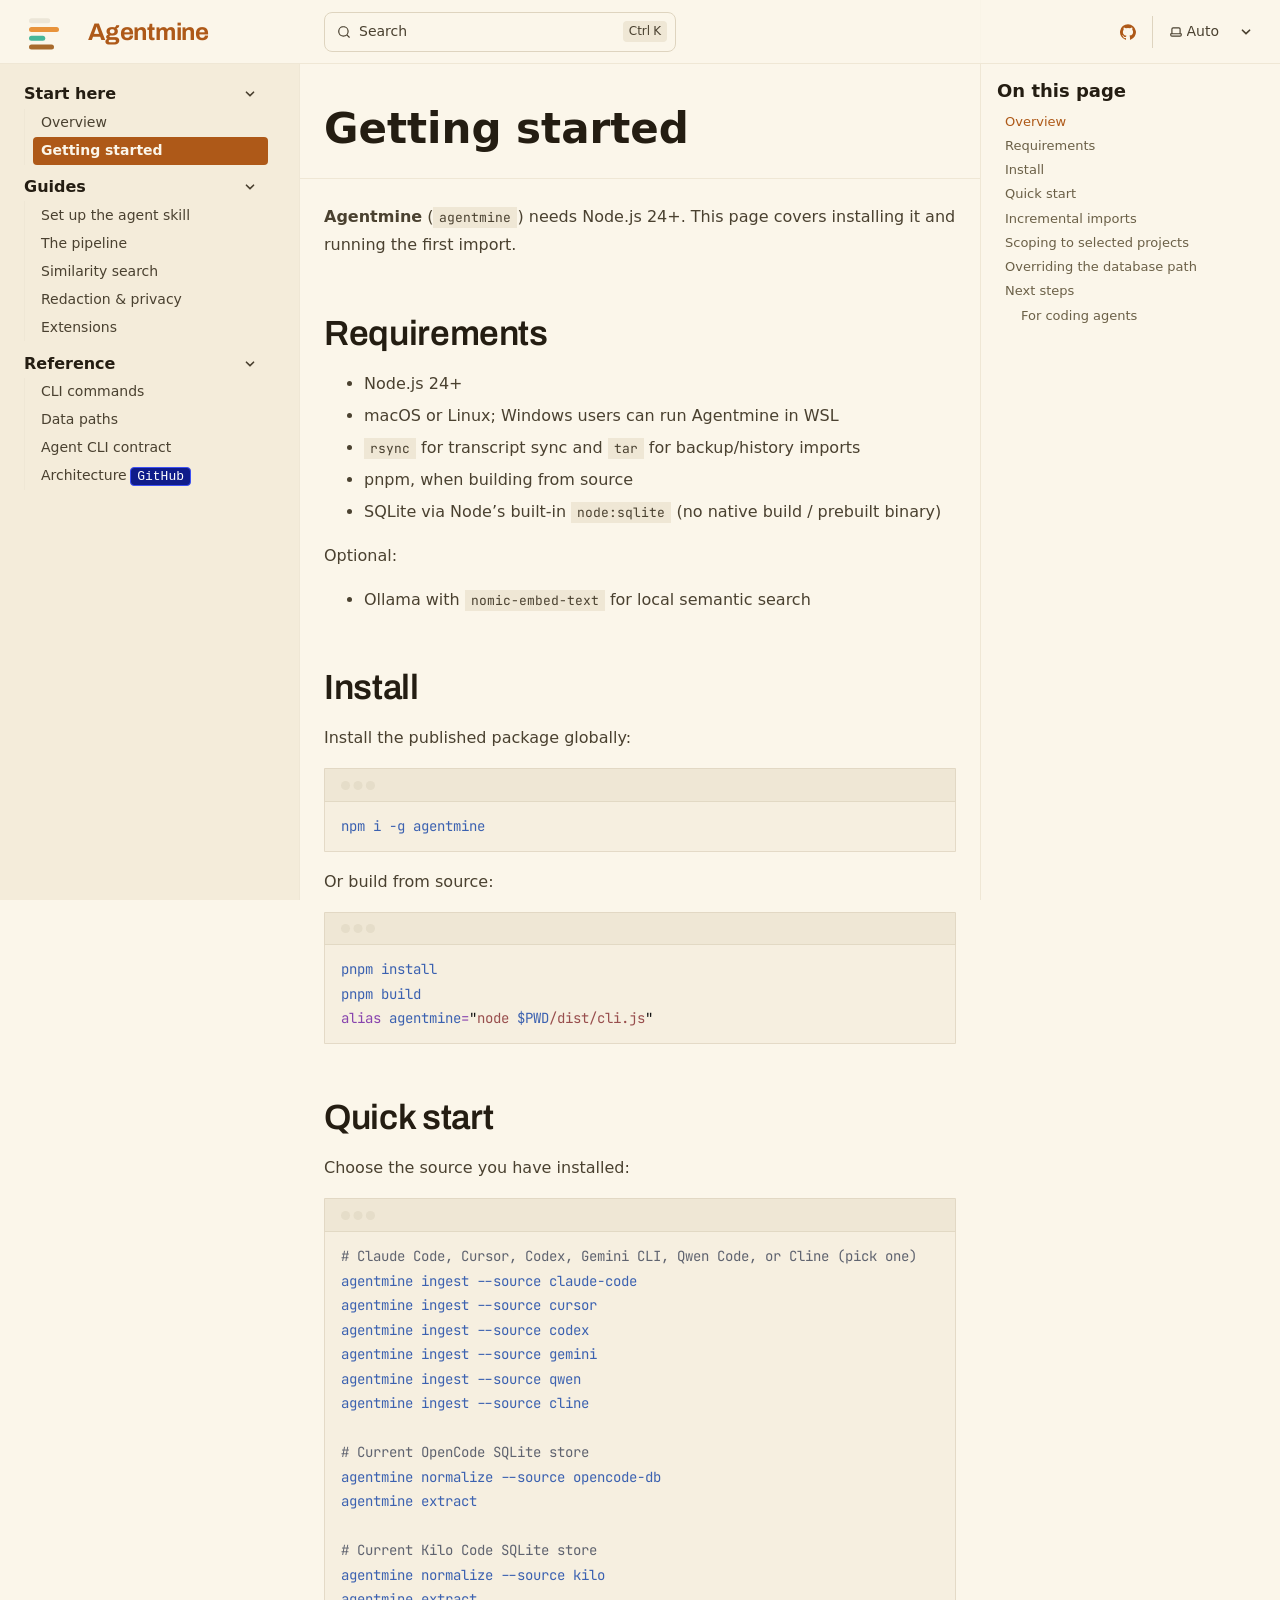
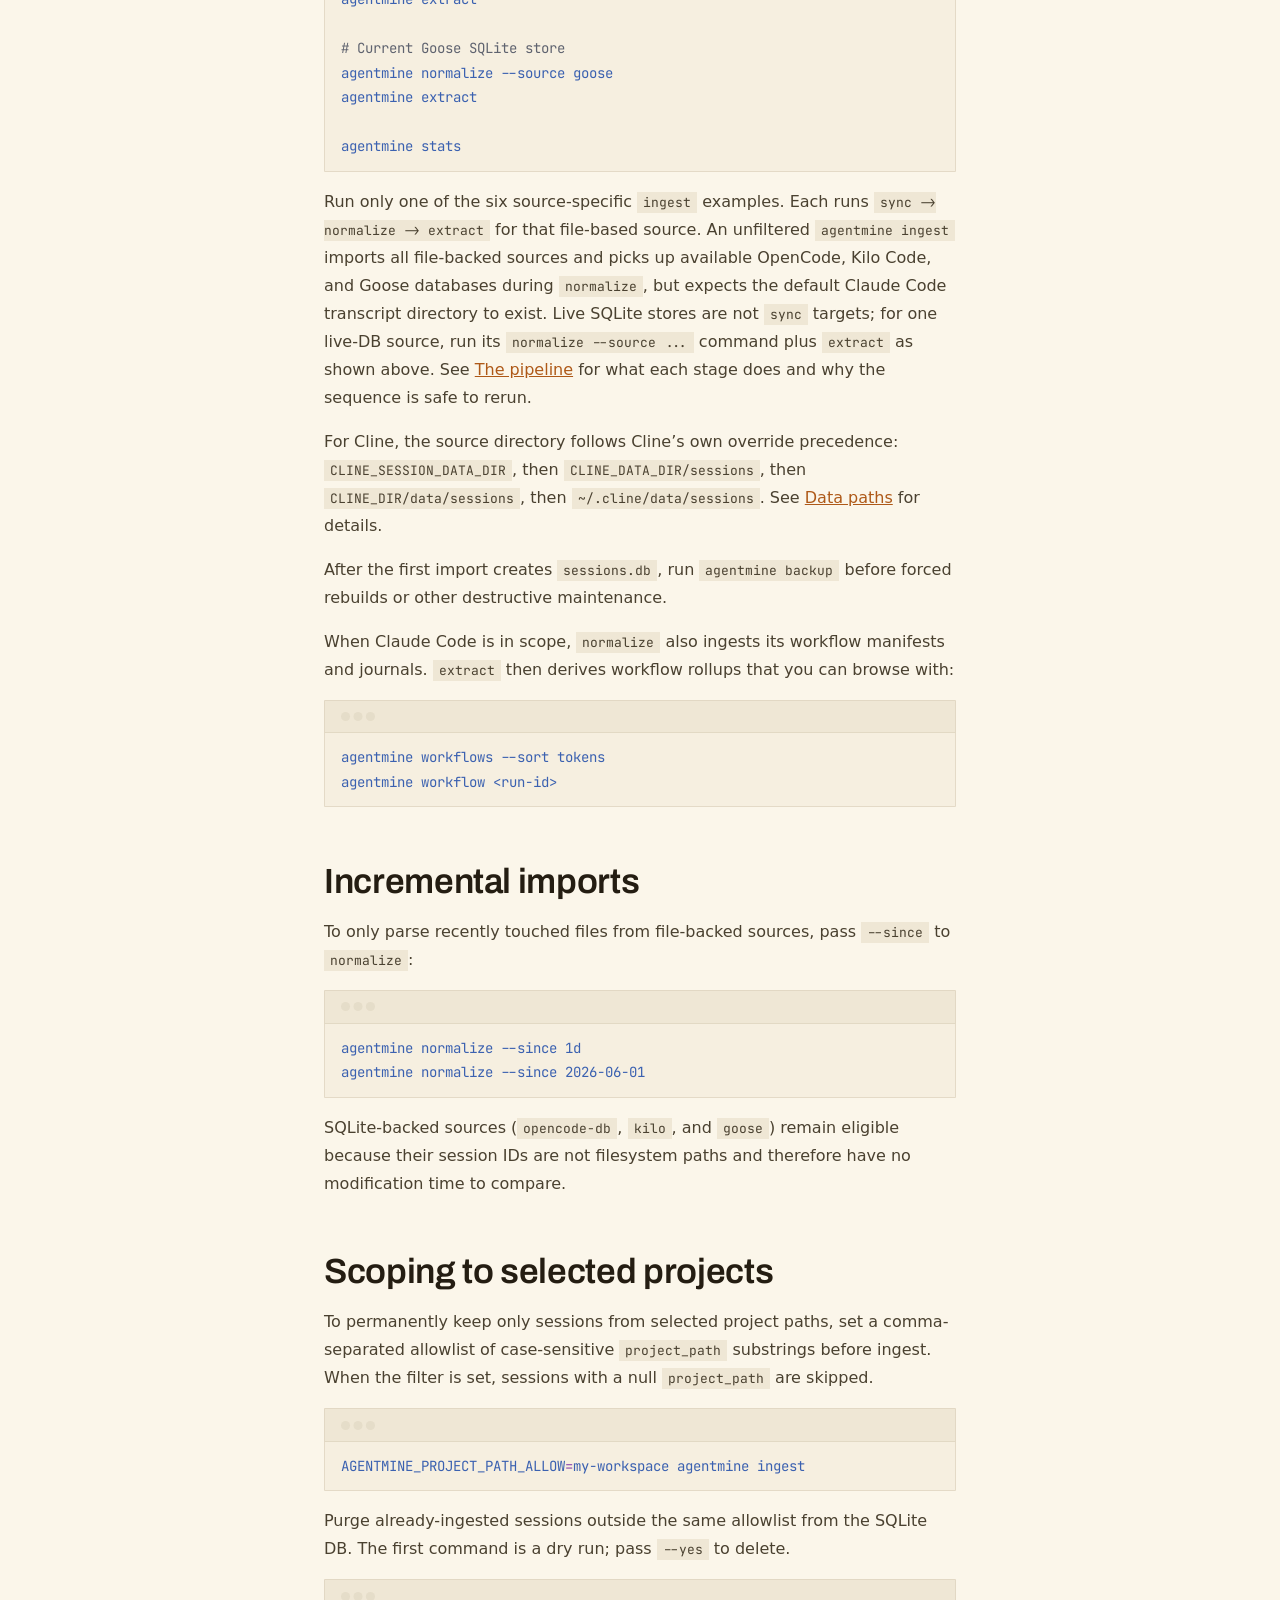
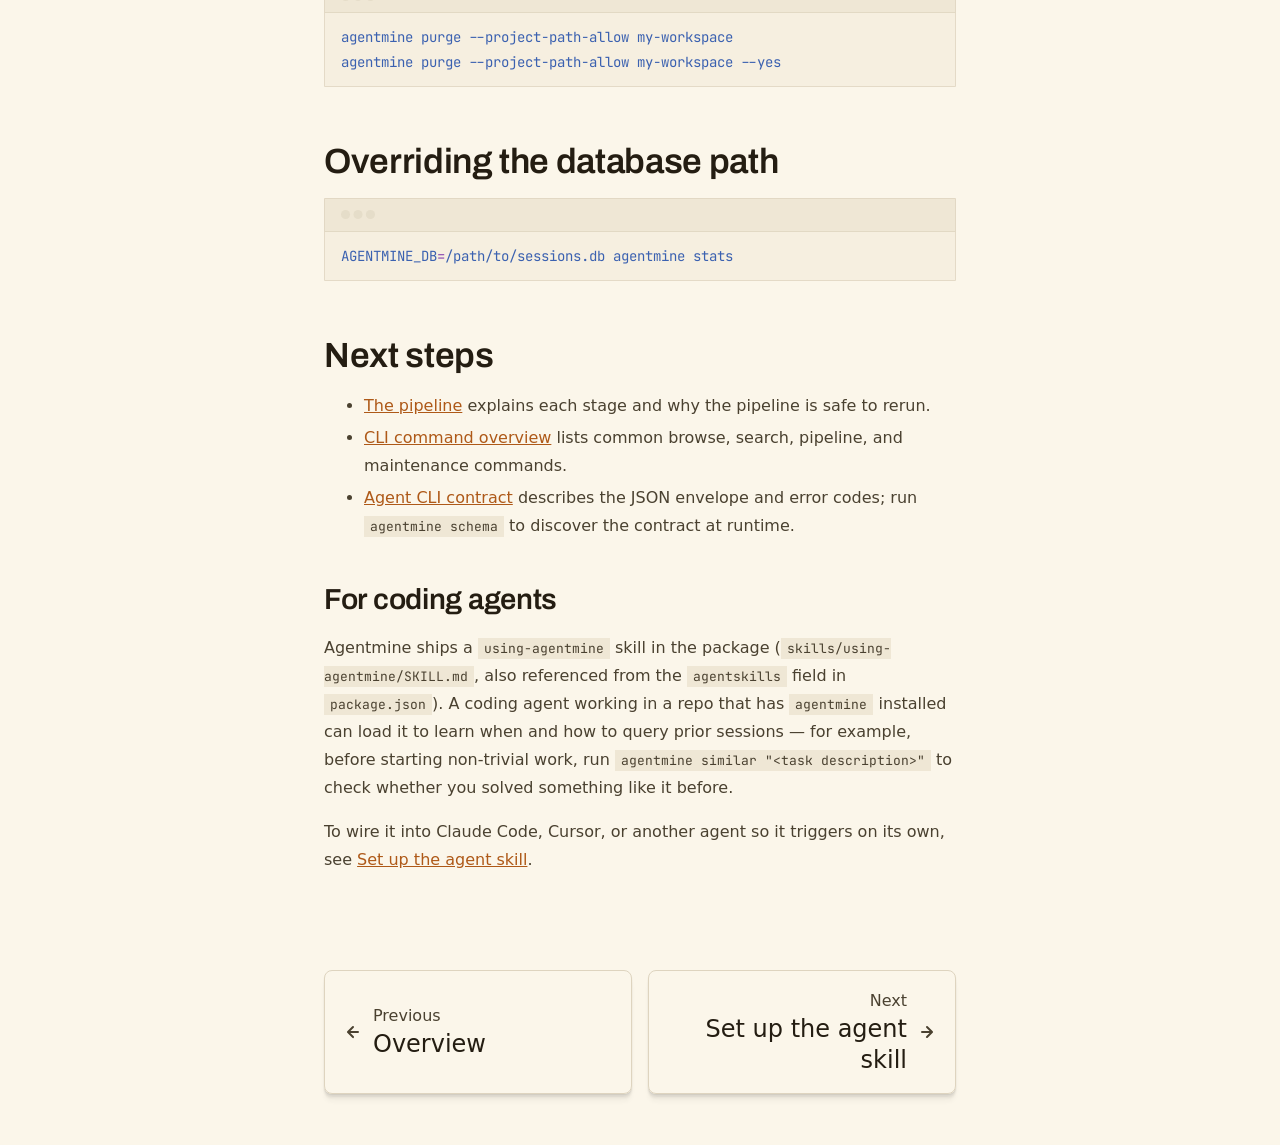
==== commit 081fde42: "chore: refresh agentmine.io Website-Snapshot: v1" ====
--- a/getting-started/index.html
+++ b/getting-started/index.html
@@ -38,7 +38,7 @@
 	})();
 </script><script type="module" src="/_astro/Search.astro_astro_type_script_index_0_lang.vTFUHulS.js"></script></div><div class="sl-hidden md:sl-flex print:hidden right-group astro-sivzv6jw"><div class="sl-flex social-icons astro-sivzv6jw"><a href="https://github.com/baranovxyz/agentmine" rel="me" class="sl-flex astro-6bpzg2nl"><span class="sr-only astro-6bpzg2nl">GitHub</span><svg aria-hidden="true" class="astro-6bpzg2nl astro-tflz7wq2" width="16" height="16" viewBox="0 0 24 24" fill="currentColor" style="--sl-icon-size: 1em;"><path d="M12 .3a12 12 0 0 0-3.8 23.38c.6.12.83-.26.83-.57L9 21.07c-3.34.72-4.04-1.61-4.04-1.61-.55-1.39-1.34-1.76-1.34-1.76-1.08-.74.09-.73.09-.73 1.2.09 1.83 1.24 1.83 1.24 1.08 1.83 2.81 1.3 3.5 1 .1-.78.42-1.31.76-1.61-2.67-.3-5.47-1.33-5.47-5.93 0-1.31.47-2.38 1.24-3.22-.14-.3-.54-1.52.1-3.18 0 0 1-.32 3.3 1.23a11.5 11.5 0 0 1 6 0c2.28-1.55 3.29-1.23 3.29-1.23.64 1.66.24 2.88.12 3.18a4.65 4.65 0 0 1 1.23 3.22c0 4.61-2.8 5.63-5.48 5.92.42.36.81 1.1.81 2.22l-.01 3.29c0 .31.2.69.82.57A12 12 0 0 0 12 .3Z"/></svg></a></div><starlight-theme-select><label style="--sl-select-width: 6.25em" class="astro-7it3y2la"><span class="sr-only astro-7it3y2la">Select theme</span><svg aria-hidden="true" class="icon label-icon astro-7it3y2la astro-tflz7wq2" width="16" height="16" viewBox="0 0 24 24" fill="currentColor" style="--sl-icon-size: 1em;"><path d="M21 14h-1V7a3 3 0 0 0-3-3H7a3 3 0 0 0-3 3v7H3a1 1 0 0 0-1 1v2a3 3 0 0 0 3 3h14a3 3 0 0 0 3-3v-2a1 1 0 0 0-1-1ZM6 7a1 1 0 0 1 1-1h10a1 1 0 0 1 1 1v7H6V7Zm14 10a1 1 0 0 1-1 1H5a1 1 0 0 1-1-1v-1h16v1Z"/></svg><select autocomplete="off" class="astro-7it3y2la"><option value="dark" class="astro-7it3y2la">Dark</option><option value="light" class="astro-7it3y2la">Light</option><option value="auto" selected class="astro-7it3y2la">Auto</option></select><svg aria-hidden="true" class="icon caret astro-7it3y2la astro-tflz7wq2" width="16" height="16" viewBox="0 0 24 24" fill="currentColor" style="--sl-icon-size: 1em;"><path d="M17 9.17a1 1 0 0 0-1.41 0L12 12.71 8.46 9.17a1 1 0 1 0-1.41 1.42l4.24 4.24a1.002 1.002 0 0 0 1.42 0L17 10.59a1.002 1.002 0 0 0 0-1.42Z"/></svg></label></starlight-theme-select><script>
 	StarlightThemeProvider.updatePickers();
-</script><script type="module">var e=`starlight-theme`,t=e=>e===`auto`||e===`dark`||e===`light`?e:`auto`,n=()=>t(typeof localStorage<`u`&&localStorage.getItem(e));function r(t){typeof localStorage<`u`&&localStorage.setItem(e,t===`light`||t===`dark`?t:``)}var i=()=>matchMedia(`(prefers-color-scheme: light)`).matches?`light`:`dark`;function a(e){StarlightThemeProvider.updatePickers(e),document.documentElement.dataset.theme=e===`auto`?i():e,r(e)}matchMedia(`(prefers-color-scheme: light)`).addEventListener(`change`,()=>{n()===`auto`&&a(`auto`)});var o=class extends HTMLElement{constructor(){super(),a(n()),this.querySelector(`select`)?.addEventListener(`change`,e=>{e.currentTarget instanceof HTMLSelectElement&&a(t(e.currentTarget.value))})}};customElements.define(`starlight-theme-select`,o);</script><script type="module">var e=class extends HTMLElement{constructor(){super();let e=this.querySelector(`select`);e&&(e.addEventListener(`change`,e=>{e.currentTarget instanceof HTMLSelectElement&&(window.location.pathname=e.currentTarget.value)}),window.addEventListener(`pageshow`,t=>{if(!t.persisted)return;let n=e.querySelector(`option[selected]`)?.index;n!==e.selectedIndex&&(e.selectedIndex=n??0)}))}};customElements.define(`starlight-lang-select`,e);</script></div></div></header><nav class="sidebar print:hidden astro-yfrl2e2y" aria-label="Main"><starlight-menu-button class="print:hidden astro-a7dnz3sy"><button aria-expanded="false" aria-label="Menu" aria-controls="starlight__sidebar" class="sl-flex md:sl-hidden astro-a7dnz3sy"><svg aria-hidden="true" class="open-menu astro-a7dnz3sy astro-tflz7wq2" width="16" height="16" viewBox="0 0 24 24" fill="currentColor" style="--sl-icon-size: 1em;"><path d="M3 8h18a1 1 0 1 0 0-2H3a1 1 0 0 0 0 2Zm18 8H3a1 1 0 0 0 0 2h18a1 1 0 0 0 0-2Zm0-5H3a1 1 0 0 0 0 2h18a1 1 0 0 0 0-2Z"/></svg><svg aria-hidden="true" class="close-menu astro-a7dnz3sy astro-tflz7wq2" width="16" height="16" viewBox="0 0 24 24" fill="currentColor" style="--sl-icon-size: 1em;"><path d="m13.41 12 6.3-6.29a1.004 1.004 0 1 0-1.42-1.42L12 10.59l-6.29-6.3a1.004 1.004 0 0 0-1.42 1.42l6.3 6.29-6.3 6.29a1 1 0 0 0 0 1.42.998.998 0 0 0 1.42 0l6.29-6.3 6.29 6.3a.999.999 0 0 0 1.42 0 1 1 0 0 0 0-1.42L13.41 12Z"/></svg></button></starlight-menu-button><script type="module">var e=class extends HTMLElement{btn=this.querySelector(`button`);constructor(){super(),this.btn.addEventListener(`click`,()=>this.toggleExpanded());let e=this.closest(`nav`);e&&e.addEventListener(`keyup`,e=>this.closeOnEscape(e)),matchMedia(`(min-width: 50em)`).addEventListener(`change`,()=>this.setExpanded(!1))}setExpanded(e){this.setAttribute(`aria-expanded`,String(e)),document.body.toggleAttribute(`data-mobile-menu-expanded`,e),document.querySelectorAll(`.main-frame, .sl-skip-link`).forEach(t=>{t.toggleAttribute(`inert`,e)})}toggleExpanded(){this.setExpanded(this.getAttribute(`aria-expanded`)!==`true`)}closeOnEscape(e){e.code===`Escape`&&(this.setExpanded(!1),this.btn.focus())}};customElements.define(`starlight-menu-button`,e);</script><div id="starlight__sidebar" class="sidebar-pane astro-yfrl2e2y"><div class="sidebar-content sl-flex astro-yfrl2e2y"><sl-sidebar-state-persist data-hash="0oln4gk" class="astro-mke5nfr4"><script aria-hidden="true">
+</script><script type="module">var e=`starlight-theme`,t=e=>e===`auto`||e===`dark`||e===`light`?e:`auto`,n=()=>t(typeof localStorage<`u`&&localStorage.getItem(e));function r(t){typeof localStorage<`u`&&localStorage.setItem(e,t===`light`||t===`dark`?t:``)}var i=()=>matchMedia(`(prefers-color-scheme: light)`).matches?`light`:`dark`;function a(e){StarlightThemeProvider.updatePickers(e),document.documentElement.dataset.theme=e===`auto`?i():e,r(e)}matchMedia(`(prefers-color-scheme: light)`).addEventListener(`change`,()=>{n()===`auto`&&a(`auto`)});var o=class extends HTMLElement{constructor(){super(),a(n()),this.querySelector(`select`)?.addEventListener(`change`,e=>{e.currentTarget instanceof HTMLSelectElement&&a(t(e.currentTarget.value))})}};customElements.define(`starlight-theme-select`,o);</script><script type="module">var e=class extends HTMLElement{constructor(){super();let e=this.querySelector(`select`);e&&(e.addEventListener(`change`,e=>{e.currentTarget instanceof HTMLSelectElement&&(window.location.pathname=e.currentTarget.value)}),window.addEventListener(`pageshow`,t=>{if(!t.persisted)return;let n=e.querySelector(`option[selected]`)?.index;n!==e.selectedIndex&&(e.selectedIndex=n??0)}))}};customElements.define(`starlight-lang-select`,e);</script></div></div></header><nav class="sidebar print:hidden astro-yfrl2e2y" aria-label="Main"><starlight-menu-button class="print:hidden astro-a7dnz3sy"><button aria-expanded="false" aria-label="Menu" aria-controls="starlight__sidebar" class="sl-flex md:sl-hidden astro-a7dnz3sy"><svg aria-hidden="true" class="open-menu astro-a7dnz3sy astro-tflz7wq2" width="16" height="16" viewBox="0 0 24 24" fill="currentColor" style="--sl-icon-size: 1em;"><path d="M3 8h18a1 1 0 1 0 0-2H3a1 1 0 0 0 0 2Zm18 8H3a1 1 0 0 0 0 2h18a1 1 0 0 0 0-2Zm0-5H3a1 1 0 0 0 0 2h18a1 1 0 0 0 0-2Z"/></svg><svg aria-hidden="true" class="close-menu astro-a7dnz3sy astro-tflz7wq2" width="16" height="16" viewBox="0 0 24 24" fill="currentColor" style="--sl-icon-size: 1em;"><path d="m13.41 12 6.3-6.29a1.004 1.004 0 1 0-1.42-1.42L12 10.59l-6.29-6.3a1.004 1.004 0 0 0-1.42 1.42l6.3 6.29-6.3 6.29a1 1 0 0 0 0 1.42.998.998 0 0 0 1.42 0l6.29-6.3 6.29 6.3a.999.999 0 0 0 1.42 0 1 1 0 0 0 0-1.42L13.41 12Z"/></svg></button></starlight-menu-button><script type="module">var e=class extends HTMLElement{btn=this.querySelector(`button`);constructor(){super(),this.btn.addEventListener(`click`,()=>this.toggleExpanded());let e=this.closest(`nav`);e&&e.addEventListener(`keyup`,e=>this.closeOnEscape(e)),matchMedia(`(min-width: 50em)`).addEventListener(`change`,()=>this.setExpanded(!1))}setExpanded(e){this.setAttribute(`aria-expanded`,String(e)),document.body.toggleAttribute(`data-mobile-menu-expanded`,e),document.querySelectorAll(`.main-frame, .sl-skip-link`).forEach(t=>{t.toggleAttribute(`inert`,e)})}toggleExpanded(){this.setExpanded(this.getAttribute(`aria-expanded`)!==`true`)}closeOnEscape(e){e.code===`Escape`&&(this.setExpanded(!1),this.btn.focus())}};customElements.define(`starlight-menu-button`,e);</script><div id="starlight__sidebar" class="sidebar-pane astro-yfrl2e2y"><div class="sidebar-content sl-flex astro-yfrl2e2y"><sl-sidebar-state-persist data-hash="10dt26d" class="astro-mke5nfr4"><script aria-hidden="true">
 		(() => {
 			try {
 				if (!matchMedia('(min-width: 50em)').matches) return;
@@ -61,7 +61,7 @@
 				);
 			} catch {}
 		})();
-	</script><ul class="top-level astro-b7ftmi2b"><li class="astro-b7ftmi2b"><details open class="astro-b7ftmi2b"><summary class="astro-b7ftmi2b"><span class="group-label astro-b7ftmi2b"><span class="large astro-b7ftmi2b">Start here</span></span><svg aria-hidden="true" class="caret astro-b7ftmi2b astro-tflz7wq2" width="16" height="16" viewBox="0 0 24 24" fill="currentColor" style="--sl-icon-size: 1.25rem;"><path d="m14.83 11.29-4.24-4.24a1 1 0 1 0-1.42 1.41L12.71 12l-3.54 3.54a1 1 0 0 0 0 1.41 1 1 0 0 0 .71.29 1 1 0 0 0 .71-.29l4.24-4.24a1.002 1.002 0 0 0 0-1.42Z"/></svg></summary><sl-sidebar-restore data-index="0"></sl-sidebar-restore><ul class="astro-b7ftmi2b"><li class="astro-b7ftmi2b"><a href="/overview/" class="astro-b7ftmi2b"><span class="astro-b7ftmi2b">Overview</span></a></li><li class="astro-b7ftmi2b"><a href="/getting-started/" aria-current="page" class="astro-b7ftmi2b"><span class="astro-b7ftmi2b">Getting started</span></a></li></ul></details></li><li class="astro-b7ftmi2b"><details open class="astro-b7ftmi2b"><summary class="astro-b7ftmi2b"><span class="group-label astro-b7ftmi2b"><span class="large astro-b7ftmi2b">Guides</span></span><svg aria-hidden="true" class="caret astro-b7ftmi2b astro-tflz7wq2" width="16" height="16" viewBox="0 0 24 24" fill="currentColor" style="--sl-icon-size: 1.25rem;"><path d="m14.83 11.29-4.24-4.24a1 1 0 1 0-1.42 1.41L12.71 12l-3.54 3.54a1 1 0 0 0 0 1.41 1 1 0 0 0 .71.29 1 1 0 0 0 .71-.29l4.24-4.24a1.002 1.002 0 0 0 0-1.42Z"/></svg></summary><sl-sidebar-restore data-index="1"></sl-sidebar-restore><ul class="astro-b7ftmi2b"><li class="astro-b7ftmi2b"><a href="/guides/pipeline/" class="astro-b7ftmi2b"><span class="astro-b7ftmi2b">The pipeline</span></a></li><li class="astro-b7ftmi2b"><a href="/guides/similarity-search/" class="astro-b7ftmi2b"><span class="astro-b7ftmi2b">Similarity search</span></a></li><li class="astro-b7ftmi2b"><a href="/guides/redaction/" class="astro-b7ftmi2b"><span class="astro-b7ftmi2b">Redaction &amp; privacy</span></a></li><li class="astro-b7ftmi2b"><a href="/guides/extensions/" class="astro-b7ftmi2b"><span class="astro-b7ftmi2b">Extensions</span></a></li></ul></details></li><li class="astro-b7ftmi2b"><details open class="astro-b7ftmi2b"><summary class="astro-b7ftmi2b"><span class="group-label astro-b7ftmi2b"><span class="large astro-b7ftmi2b">Reference</span></span><svg aria-hidden="true" class="caret astro-b7ftmi2b astro-tflz7wq2" width="16" height="16" viewBox="0 0 24 24" fill="currentColor" style="--sl-icon-size: 1.25rem;"><path d="m14.83 11.29-4.24-4.24a1 1 0 1 0-1.42 1.41L12.71 12l-3.54 3.54a1 1 0 0 0 0 1.41 1 1 0 0 0 .71.29 1 1 0 0 0 .71-.29l4.24-4.24a1.002 1.002 0 0 0 0-1.42Z"/></svg></summary><sl-sidebar-restore data-index="2"></sl-sidebar-restore><ul class="astro-b7ftmi2b"><li class="astro-b7ftmi2b"><a href="/reference/cli/" class="astro-b7ftmi2b"><span class="astro-b7ftmi2b">CLI commands</span></a></li><li class="astro-b7ftmi2b"><a href="/reference/data-paths/" class="astro-b7ftmi2b"><span class="astro-b7ftmi2b">Data paths</span></a></li><li class="astro-b7ftmi2b"><a href="/reference/agent-contract/" class="astro-b7ftmi2b"><span class="astro-b7ftmi2b">Agent CLI contract</span></a></li><li class="astro-b7ftmi2b"><a href="https://github.com/baranovxyz/agentmine/blob/main/ARCHITECTURE.md" class="astro-b7ftmi2b" target="_blank" rel="noopener"><span class="astro-b7ftmi2b">Architecture</span><span class="sl-badge note small  astro-b7ftmi2b astro-6nhhjxht">GitHub</span></a></li></ul></details></li></ul><script aria-hidden="true">
+	</script><ul class="top-level astro-b7ftmi2b"><li class="astro-b7ftmi2b"><details open class="astro-b7ftmi2b"><summary class="astro-b7ftmi2b"><span class="group-label astro-b7ftmi2b"><span class="large astro-b7ftmi2b">Start here</span></span><svg aria-hidden="true" class="caret astro-b7ftmi2b astro-tflz7wq2" width="16" height="16" viewBox="0 0 24 24" fill="currentColor" style="--sl-icon-size: 1.25rem;"><path d="m14.83 11.29-4.24-4.24a1 1 0 1 0-1.42 1.41L12.71 12l-3.54 3.54a1 1 0 0 0 0 1.41 1 1 0 0 0 .71.29 1 1 0 0 0 .71-.29l4.24-4.24a1.002 1.002 0 0 0 0-1.42Z"/></svg></summary><sl-sidebar-restore data-index="0"></sl-sidebar-restore><ul class="astro-b7ftmi2b"><li class="astro-b7ftmi2b"><a href="/overview/" class="astro-b7ftmi2b"><span class="astro-b7ftmi2b">Overview</span></a></li><li class="astro-b7ftmi2b"><a href="/getting-started/" aria-current="page" class="astro-b7ftmi2b"><span class="astro-b7ftmi2b">Getting started</span></a></li></ul></details></li><li class="astro-b7ftmi2b"><details open class="astro-b7ftmi2b"><summary class="astro-b7ftmi2b"><span class="group-label astro-b7ftmi2b"><span class="large astro-b7ftmi2b">Guides</span></span><svg aria-hidden="true" class="caret astro-b7ftmi2b astro-tflz7wq2" width="16" height="16" viewBox="0 0 24 24" fill="currentColor" style="--sl-icon-size: 1.25rem;"><path d="m14.83 11.29-4.24-4.24a1 1 0 1 0-1.42 1.41L12.71 12l-3.54 3.54a1 1 0 0 0 0 1.41 1 1 0 0 0 .71.29 1 1 0 0 0 .71-.29l4.24-4.24a1.002 1.002 0 0 0 0-1.42Z"/></svg></summary><sl-sidebar-restore data-index="1"></sl-sidebar-restore><ul class="astro-b7ftmi2b"><li class="astro-b7ftmi2b"><a href="/guides/agent-skill/" class="astro-b7ftmi2b"><span class="astro-b7ftmi2b">Set up the agent skill</span></a></li><li class="astro-b7ftmi2b"><a href="/guides/pipeline/" class="astro-b7ftmi2b"><span class="astro-b7ftmi2b">The pipeline</span></a></li><li class="astro-b7ftmi2b"><a href="/guides/similarity-search/" class="astro-b7ftmi2b"><span class="astro-b7ftmi2b">Similarity search</span></a></li><li class="astro-b7ftmi2b"><a href="/guides/redaction/" class="astro-b7ftmi2b"><span class="astro-b7ftmi2b">Redaction &amp; privacy</span></a></li><li class="astro-b7ftmi2b"><a href="/guides/extensions/" class="astro-b7ftmi2b"><span class="astro-b7ftmi2b">Extensions</span></a></li></ul></details></li><li class="astro-b7ftmi2b"><details open class="astro-b7ftmi2b"><summary class="astro-b7ftmi2b"><span class="group-label astro-b7ftmi2b"><span class="large astro-b7ftmi2b">Reference</span></span><svg aria-hidden="true" class="caret astro-b7ftmi2b astro-tflz7wq2" width="16" height="16" viewBox="0 0 24 24" fill="currentColor" style="--sl-icon-size: 1.25rem;"><path d="m14.83 11.29-4.24-4.24a1 1 0 1 0-1.42 1.41L12.71 12l-3.54 3.54a1 1 0 0 0 0 1.41 1 1 0 0 0 .71.29 1 1 0 0 0 .71-.29l4.24-4.24a1.002 1.002 0 0 0 0-1.42Z"/></svg></summary><sl-sidebar-restore data-index="2"></sl-sidebar-restore><ul class="astro-b7ftmi2b"><li class="astro-b7ftmi2b"><a href="/reference/cli/" class="astro-b7ftmi2b"><span class="astro-b7ftmi2b">CLI commands</span></a></li><li class="astro-b7ftmi2b"><a href="/reference/data-paths/" class="astro-b7ftmi2b"><span class="astro-b7ftmi2b">Data paths</span></a></li><li class="astro-b7ftmi2b"><a href="/reference/agent-contract/" class="astro-b7ftmi2b"><span class="astro-b7ftmi2b">Agent CLI contract</span></a></li><li class="astro-b7ftmi2b"><a href="https://github.com/baranovxyz/agentmine/blob/main/ARCHITECTURE.md" class="astro-b7ftmi2b" target="_blank" rel="noopener"><span class="astro-b7ftmi2b">Architecture</span><span class="sl-badge note small  astro-b7ftmi2b astro-6nhhjxht">GitHub</span></a></li></ul></details></li></ul><script aria-hidden="true">
 		(() => {
 			const scroller = document.getElementById('starlight__sidebar');
 			if (!window._starlightScrollRestore || !scroller) return;
@@ -139,4 +139,6 @@
 referenced from the <code>agentskills</code> field in <code>package.json</code>). A coding agent working in a repo that
 has <code>agentmine</code> installed can load it to learn when and how to query prior sessions — for example,
 before starting non-trivial work, run <code>agentmine similar "&#x3C;task description>"</code> to check whether you
-solved something like it before.</p></div><footer class="sl-flex astro-lslu5r7n"><div class="meta sl-flex astro-lslu5r7n"></div><div class="pagination-links print:hidden astro-sabustww" dir="ltr"><a href="/overview/" rel="prev" class="astro-sabustww"><svg aria-hidden="true" class="astro-sabustww astro-tflz7wq2" width="16" height="16" viewBox="0 0 24 24" fill="currentColor" style="--sl-icon-size: 1.5rem;"><path d="M17 11H9.41l3.3-3.29a1.004 1.004 0 1 0-1.42-1.42l-5 5a1 1 0 0 0-.21.33 1 1 0 0 0 0 .76 1 1 0 0 0 .21.33l5 5a1.002 1.002 0 0 0 1.639-.325 1 1 0 0 0-.219-1.095L9.41 13H17a1 1 0 0 0 0-2Z"/></svg><span class="astro-sabustww">Previous<br class="astro-sabustww"><span class="link-title astro-sabustww">Overview</span></span></a><a href="/guides/pipeline/" rel="next" class="astro-sabustww"><svg aria-hidden="true" class="astro-sabustww astro-tflz7wq2" width="16" height="16" viewBox="0 0 24 24" fill="currentColor" style="--sl-icon-size: 1.5rem;"><path d="M17.92 11.62a1.001 1.001 0 0 0-.21-.33l-5-5a1.003 1.003 0 1 0-1.42 1.42l3.3 3.29H7a1 1 0 0 0 0 2h7.59l-3.3 3.29a1.002 1.002 0 0 0 .325 1.639 1 1 0 0 0 1.095-.219l5-5a1 1 0 0 0 .21-.33 1 1 0 0 0 0-.76Z"/></svg><span class="astro-sabustww">Next<br class="astro-sabustww"><span class="link-title astro-sabustww">The pipeline</span></span></a></div></footer></div></div></main></div></div></div></div></body></html>+solved something like it before.</p>
+<p>To wire it into Claude Code, Cursor, or another agent so it triggers on its own, see
+<a href="/guides/agent-skill/">Set up the agent skill</a>.</p></div><footer class="sl-flex astro-lslu5r7n"><div class="meta sl-flex astro-lslu5r7n"></div><div class="pagination-links print:hidden astro-sabustww" dir="ltr"><a href="/overview/" rel="prev" class="astro-sabustww"><svg aria-hidden="true" class="astro-sabustww astro-tflz7wq2" width="16" height="16" viewBox="0 0 24 24" fill="currentColor" style="--sl-icon-size: 1.5rem;"><path d="M17 11H9.41l3.3-3.29a1.004 1.004 0 1 0-1.42-1.42l-5 5a1 1 0 0 0-.21.33 1 1 0 0 0 0 .76 1 1 0 0 0 .21.33l5 5a1.002 1.002 0 0 0 1.639-.325 1 1 0 0 0-.219-1.095L9.41 13H17a1 1 0 0 0 0-2Z"/></svg><span class="astro-sabustww">Previous<br class="astro-sabustww"><span class="link-title astro-sabustww">Overview</span></span></a><a href="/guides/agent-skill/" rel="next" class="astro-sabustww"><svg aria-hidden="true" class="astro-sabustww astro-tflz7wq2" width="16" height="16" viewBox="0 0 24 24" fill="currentColor" style="--sl-icon-size: 1.5rem;"><path d="M17.92 11.62a1.001 1.001 0 0 0-.21-.33l-5-5a1.003 1.003 0 1 0-1.42 1.42l3.3 3.29H7a1 1 0 0 0 0 2h7.59l-3.3 3.29a1.002 1.002 0 0 0 .325 1.639 1 1 0 0 0 1.095-.219l5-5a1 1 0 0 0 .21-.33 1 1 0 0 0 0-.76Z"/></svg><span class="astro-sabustww">Next<br class="astro-sabustww"><span class="link-title astro-sabustww">Set up the agent skill</span></span></a></div></footer></div></div></main></div></div></div></div></body></html>
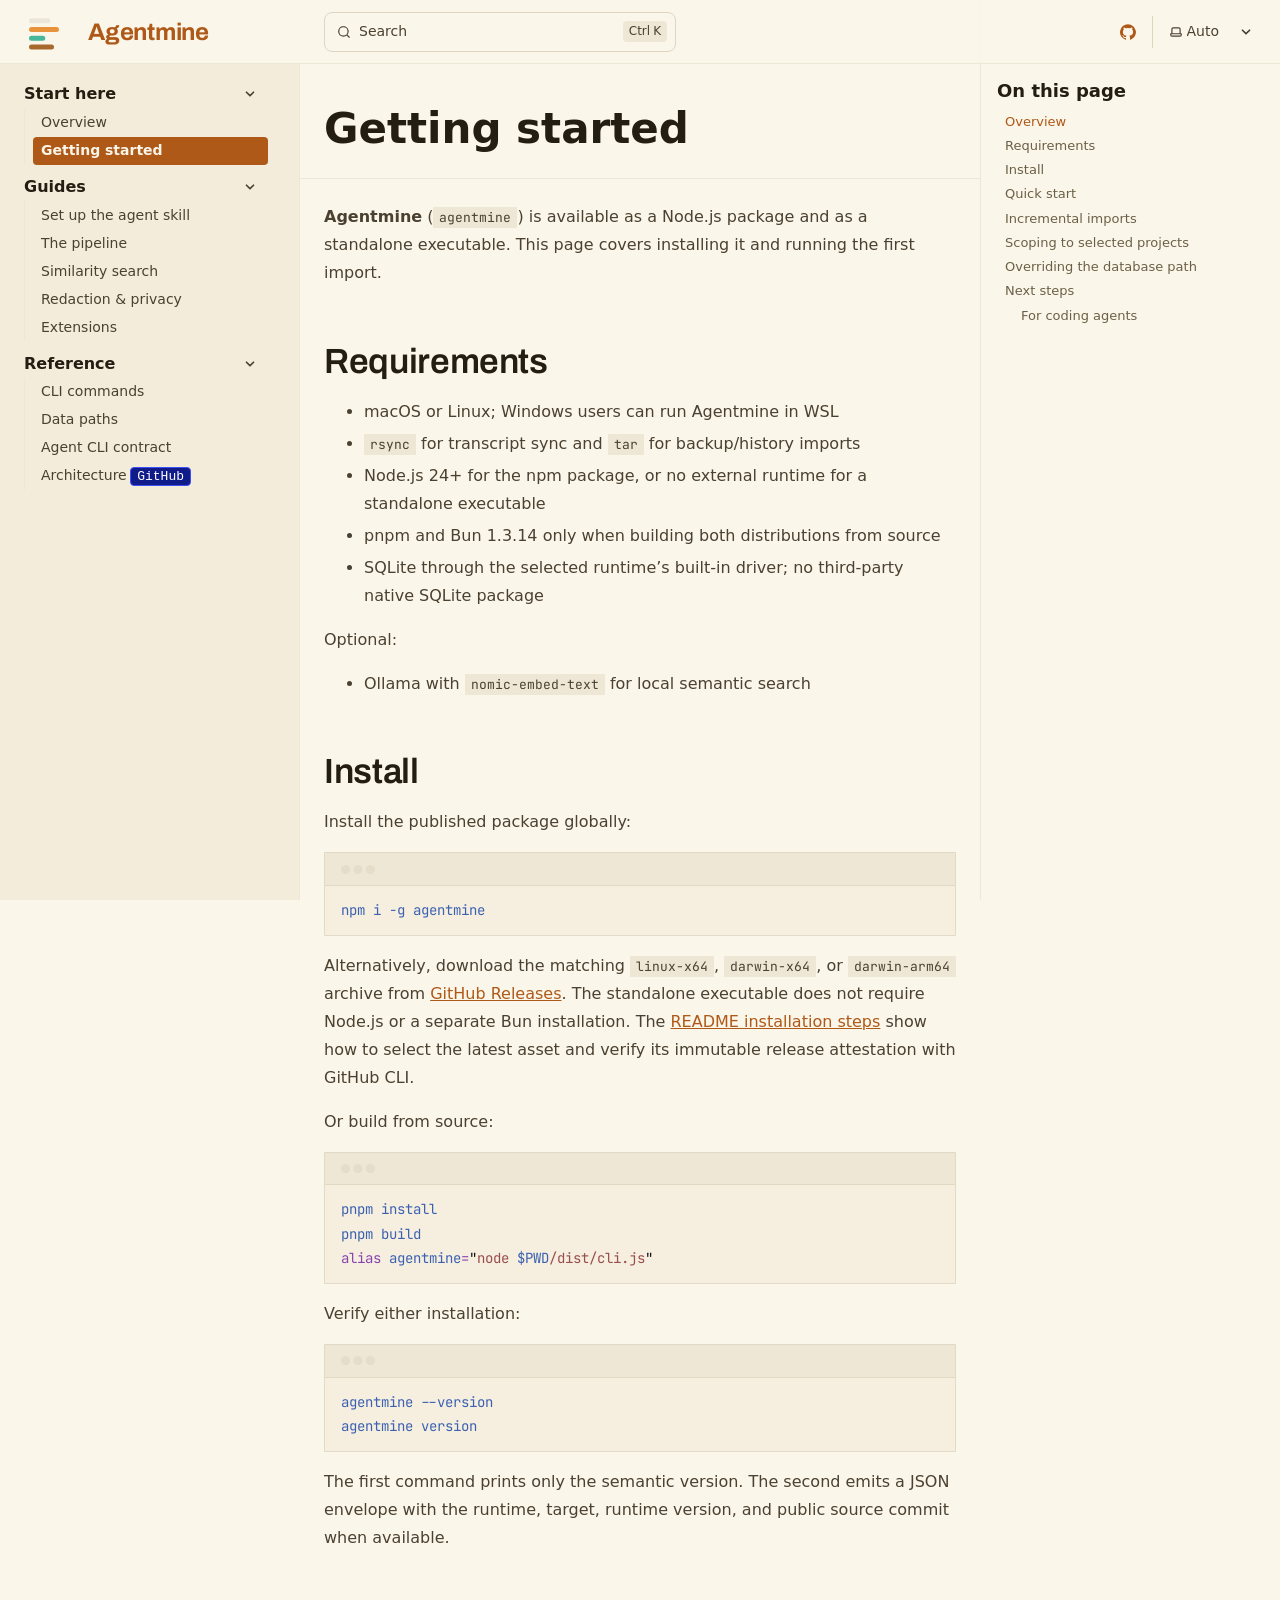
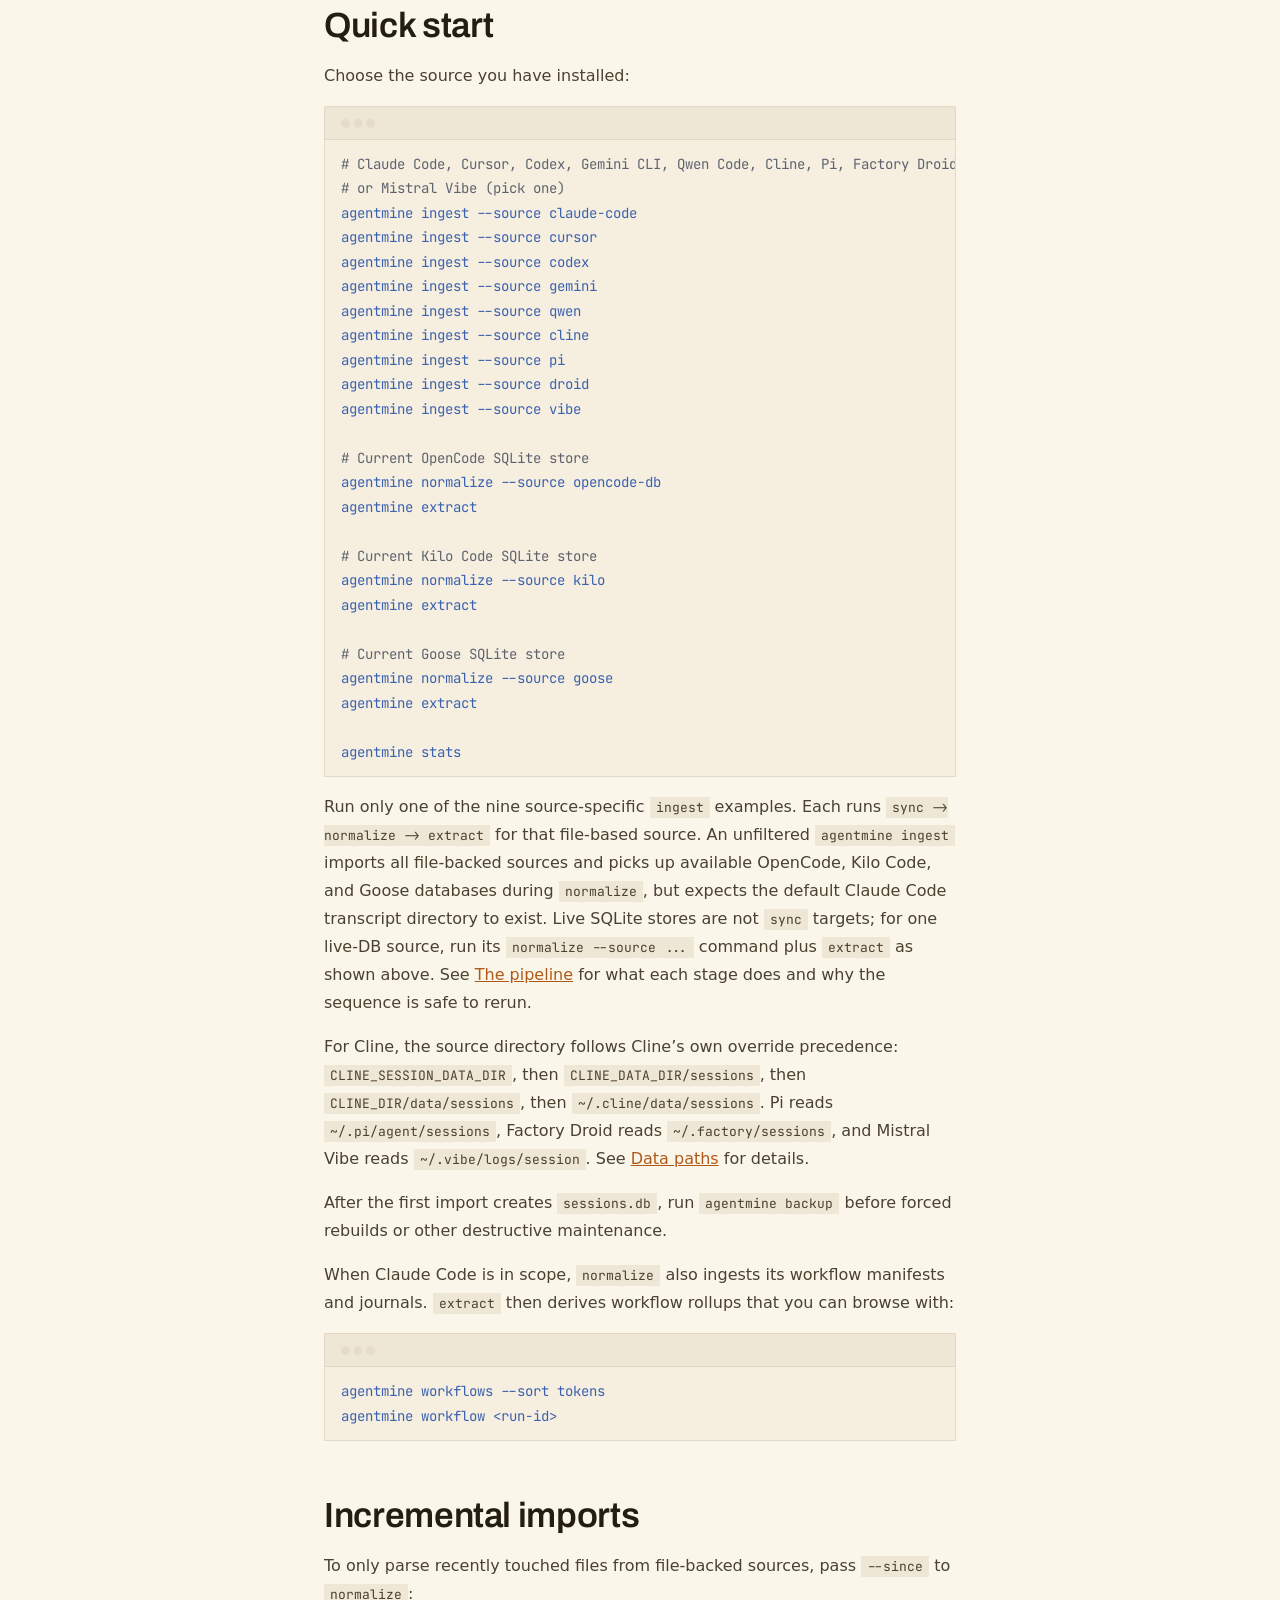
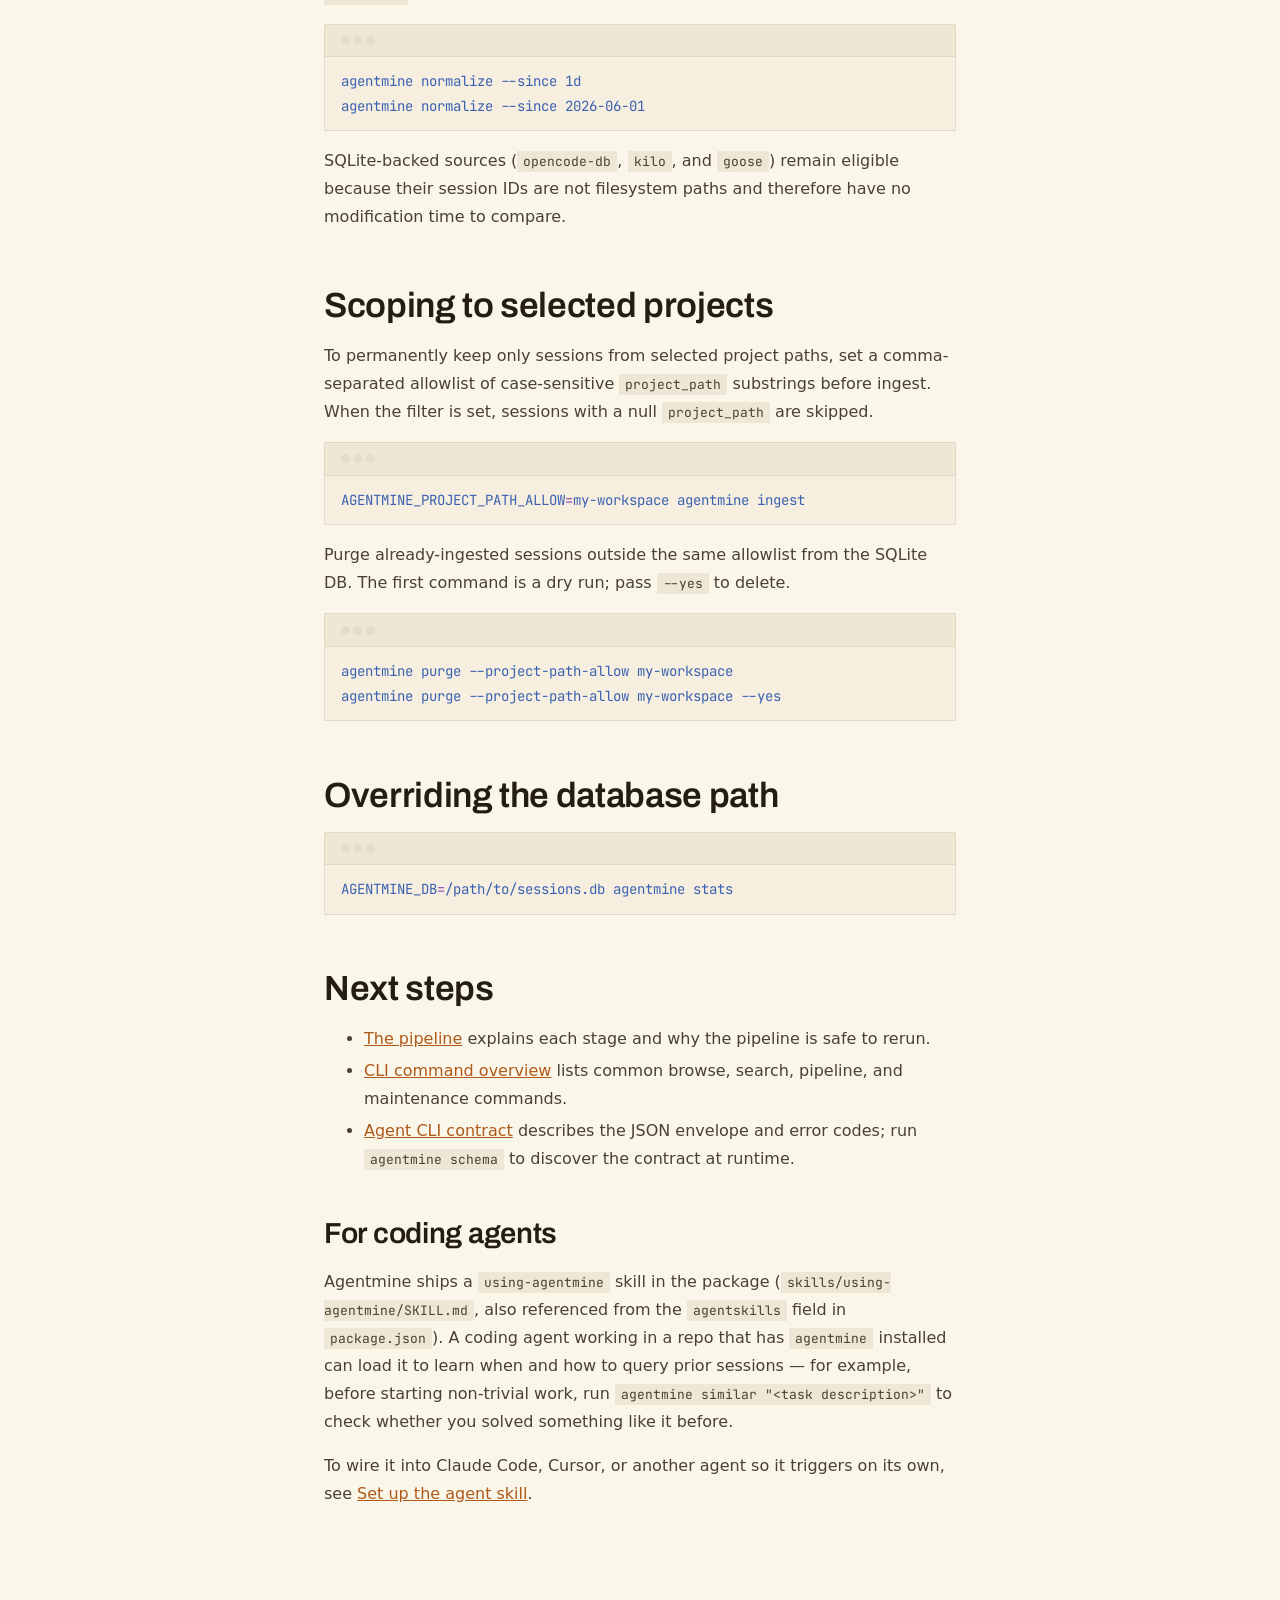
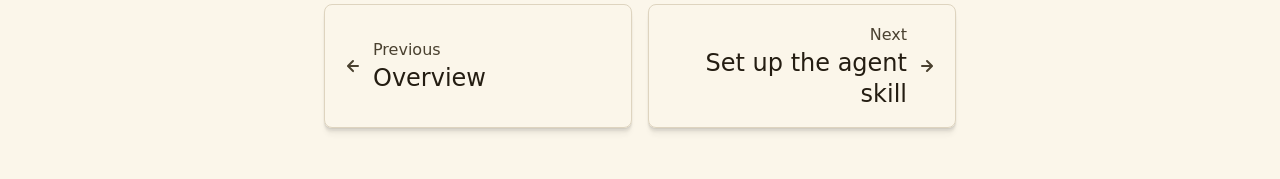
==== commit 2d7add79: "chore: refresh agentmine.io Website-Snapshot: v1" ====
--- a/getting-started/index.html
+++ b/getting-started/index.html
@@ -1,4 +1,4 @@
-<!DOCTYPE html><html lang="en" dir="ltr" data-theme="dark" data-has-toc data-has-sidebar class="astro-i4vuzdyq"><head><meta charset="utf-8"/><meta name="viewport" content="width=device-width, initial-scale=1"/><title>Getting started | Agentmine</title><link rel="canonical" href="https://agentmine.io/getting-started/"/><link rel="sitemap" href="/sitemap-index.xml"/><link rel="shortcut icon" href="/favicon.svg" type="image/svg+xml"/><meta name="generator" content="Astro v7.0.7"/><meta name="generator" content="Starlight v0.41.3"/><meta property="og:title" content="Getting started"/><meta property="og:type" content="article"/><meta property="og:url" content="https://agentmine.io/getting-started/"/><meta property="og:locale" content="en"/><meta property="og:description" content="Install Agentmine and run the first sync, normalize, and extract pipeline."/><meta property="og:site_name" content="Agentmine"/><meta name="description" content="Install Agentmine and run the first sync, normalize, and extract pipeline."/><meta name="twitter:card" content="summary"/><script>
+<!DOCTYPE html><html lang="en" dir="ltr" data-theme="dark" data-has-toc data-has-sidebar class="astro-ugguf5mp"><head><meta charset="utf-8"/><meta name="viewport" content="width=device-width, initial-scale=1"/><title>Getting started | Agentmine</title><link rel="canonical" href="https://agentmine.io/getting-started/"/><link rel="sitemap" href="/sitemap-index.xml"/><link rel="shortcut icon" href="/favicon.svg" type="image/svg+xml"/><meta name="generator" content="Astro v7.0.7"/><meta name="generator" content="Starlight v0.41.3"/><meta property="og:title" content="Getting started"/><meta property="og:type" content="article"/><meta property="og:url" content="https://agentmine.io/getting-started/"/><meta property="og:locale" content="en"/><meta property="og:description" content="Install Agentmine and run the first sync, normalize, and extract pipeline."/><meta property="og:site_name" content="Agentmine"/><meta name="description" content="Install Agentmine and run the first sync, normalize, and extract pipeline."/><meta name="twitter:card" content="summary"/><script>
 	window.StarlightThemeProvider = (() => {
 		const storedTheme =
 			typeof localStorage !== 'undefined' && localStorage.getItem('starlight-theme');
@@ -24,7 +24,7 @@
 			},
 		};
 	})();
-</script><template id="theme-icons"><svg aria-hidden="true" class="light astro-tflz7wq2" width="16" height="16" viewBox="0 0 24 24" fill="currentColor" style="--sl-icon-size: 1em;"><path d="M5 12a1 1 0 0 0-1-1H3a1 1 0 0 0 0 2h1a1 1 0 0 0 1-1Zm.64 5-.71.71a1 1 0 0 0 0 1.41 1 1 0 0 0 1.41 0l.71-.71A1 1 0 0 0 5.64 17ZM12 5a1 1 0 0 0 1-1V3a1 1 0 0 0-2 0v1a1 1 0 0 0 1 1Zm5.66 2.34a1 1 0 0 0 .7-.29l.71-.71a1 1 0 1 0-1.41-1.41l-.66.71a1 1 0 0 0 0 1.41 1 1 0 0 0 .66.29Zm-12-.29a1 1 0 0 0 1.41 0 1 1 0 0 0 0-1.41l-.71-.71a1.004 1.004 0 1 0-1.43 1.41l.73.71ZM21 11h-1a1 1 0 0 0 0 2h1a1 1 0 0 0 0-2Zm-2.64 6A1 1 0 0 0 17 18.36l.71.71a1 1 0 0 0 1.41 0 1 1 0 0 0 0-1.41l-.76-.66ZM12 6.5a5.5 5.5 0 1 0 5.5 5.5A5.51 5.51 0 0 0 12 6.5Zm0 9a3.5 3.5 0 1 1 0-7 3.5 3.5 0 0 1 0 7Zm0 3.5a1 1 0 0 0-1 1v1a1 1 0 0 0 2 0v-1a1 1 0 0 0-1-1Z"/></svg><svg aria-hidden="true" class="dark astro-tflz7wq2" width="16" height="16" viewBox="0 0 24 24" fill="currentColor" style="--sl-icon-size: 1em;"><path d="M21.64 13a1 1 0 0 0-1.05-.14 8.049 8.049 0 0 1-3.37.73 8.15 8.15 0 0 1-8.14-8.1 8.59 8.59 0 0 1 .25-2A1 1 0 0 0 8 2.36a10.14 10.14 0 1 0 14 11.69 1 1 0 0 0-.36-1.05Zm-9.5 6.69A8.14 8.14 0 0 1 7.08 5.22v.27a10.15 10.15 0 0 0 10.14 10.14 9.784 9.784 0 0 0 2.1-.22 8.11 8.11 0 0 1-7.18 4.32v-.04Z"/></svg><svg aria-hidden="true" class="auto astro-tflz7wq2" width="16" height="16" viewBox="0 0 24 24" fill="currentColor" style="--sl-icon-size: 1em;"><path d="M21 14h-1V7a3 3 0 0 0-3-3H7a3 3 0 0 0-3 3v7H3a1 1 0 0 0-1 1v2a3 3 0 0 0 3 3h14a3 3 0 0 0 3-3v-2a1 1 0 0 0-1-1ZM6 7a1 1 0 0 1 1-1h10a1 1 0 0 1 1 1v7H6V7Zm14 10a1 1 0 0 1-1 1H5a1 1 0 0 1-1-1v-1h16v1Z"/></svg></template><link rel="stylesheet" href="/_astro/print.ehPL0gv-.css" media="print"><link rel="stylesheet" href="/_astro/logo.DCERnc3X.css"><link rel="stylesheet" href="/_astro/common.Db7obRaU.css"><script type="module" src="/_astro/page.B2uBVZjk.js"></script></head><body class="astro-i4vuzdyq"><a class="sl-skip-link astro-viyou57g" href="#_top">Skip to content</a><div class="page sl-flex astro-yfrl2e2y"><header class="header astro-yfrl2e2y"><div class="header astro-sivzv6jw"><div class="title-wrapper sl-flex astro-sivzv6jw"><a href="/" class="site-title sl-flex astro-lsmlw4sl"><img class="astro-lsmlw4sl" alt src="/_astro/logo.BB5N1st_.svg" width="32" height="32"><span class="astro-lsmlw4sl" translate="no">Agentmine</span></a></div><div class="sl-flex print:hidden astro-sivzv6jw"><site-search class="astro-sivzv6jw astro-fvvnfz3y" data-translations="{&quot;placeholder&quot;:&quot;Search&quot;}"><button data-open-modal disabled aria-label="Search" aria-keyshortcuts="Control+K" class="astro-fvvnfz3y"><svg aria-hidden="true" class="astro-fvvnfz3y astro-tflz7wq2" width="16" height="16" viewBox="0 0 24 24" fill="currentColor" style="--sl-icon-size: 1em;"><path d="M21.71 20.29 18 16.61A9 9 0 1 0 16.61 18l3.68 3.68a.999.999 0 0 0 1.42 0 1 1 0 0 0 0-1.39ZM11 18a7 7 0 1 1 0-14 7 7 0 0 1 0 14Z"/></svg><span class="sl-hidden md:sl-block astro-fvvnfz3y" aria-hidden="true">Search</span><kbd class="sl-hidden md:sl-flex astro-fvvnfz3y" style="display: none;"><kbd class="astro-fvvnfz3y">Ctrl</kbd><kbd class="astro-fvvnfz3y">K</kbd></kbd></button><dialog style="padding:0" aria-label="Search" class="astro-fvvnfz3y"><div class="dialog-frame sl-flex astro-fvvnfz3y"><button data-close-modal class="sl-flex md:sl-hidden astro-fvvnfz3y">Cancel</button><div class="search-container astro-fvvnfz3y"><div id="starlight__search" class="astro-fvvnfz3y"></div></div></div></dialog></site-search><script>
+</script><template id="theme-icons"><svg aria-hidden="true" class="light astro-2n77fmpg" width="16" height="16" viewBox="0 0 24 24" fill="currentColor" style="--sl-icon-size: 1em;"><path d="M5 12a1 1 0 0 0-1-1H3a1 1 0 0 0 0 2h1a1 1 0 0 0 1-1Zm.64 5-.71.71a1 1 0 0 0 0 1.41 1 1 0 0 0 1.41 0l.71-.71A1 1 0 0 0 5.64 17ZM12 5a1 1 0 0 0 1-1V3a1 1 0 0 0-2 0v1a1 1 0 0 0 1 1Zm5.66 2.34a1 1 0 0 0 .7-.29l.71-.71a1 1 0 1 0-1.41-1.41l-.66.71a1 1 0 0 0 0 1.41 1 1 0 0 0 .66.29Zm-12-.29a1 1 0 0 0 1.41 0 1 1 0 0 0 0-1.41l-.71-.71a1.004 1.004 0 1 0-1.43 1.41l.73.71ZM21 11h-1a1 1 0 0 0 0 2h1a1 1 0 0 0 0-2Zm-2.64 6A1 1 0 0 0 17 18.36l.71.71a1 1 0 0 0 1.41 0 1 1 0 0 0 0-1.41l-.76-.66ZM12 6.5a5.5 5.5 0 1 0 5.5 5.5A5.51 5.51 0 0 0 12 6.5Zm0 9a3.5 3.5 0 1 1 0-7 3.5 3.5 0 0 1 0 7Zm0 3.5a1 1 0 0 0-1 1v1a1 1 0 0 0 2 0v-1a1 1 0 0 0-1-1Z"/></svg><svg aria-hidden="true" class="dark astro-2n77fmpg" width="16" height="16" viewBox="0 0 24 24" fill="currentColor" style="--sl-icon-size: 1em;"><path d="M21.64 13a1 1 0 0 0-1.05-.14 8.049 8.049 0 0 1-3.37.73 8.15 8.15 0 0 1-8.14-8.1 8.59 8.59 0 0 1 .25-2A1 1 0 0 0 8 2.36a10.14 10.14 0 1 0 14 11.69 1 1 0 0 0-.36-1.05Zm-9.5 6.69A8.14 8.14 0 0 1 7.08 5.22v.27a10.15 10.15 0 0 0 10.14 10.14 9.784 9.784 0 0 0 2.1-.22 8.11 8.11 0 0 1-7.18 4.32v-.04Z"/></svg><svg aria-hidden="true" class="auto astro-2n77fmpg" width="16" height="16" viewBox="0 0 24 24" fill="currentColor" style="--sl-icon-size: 1em;"><path d="M21 14h-1V7a3 3 0 0 0-3-3H7a3 3 0 0 0-3 3v7H3a1 1 0 0 0-1 1v2a3 3 0 0 0 3 3h14a3 3 0 0 0 3-3v-2a1 1 0 0 0-1-1ZM6 7a1 1 0 0 1 1-1h10a1 1 0 0 1 1 1v7H6V7Zm14 10a1 1 0 0 1-1 1H5a1 1 0 0 1-1-1v-1h16v1Z"/></svg></template><link rel="stylesheet" href="/_astro/print.ehPL0gv-.css" media="print"><link rel="stylesheet" href="/_astro/logo.DCERnc3X.css"><link rel="stylesheet" href="/_astro/common.DhOi2vyx.css"><script type="module" src="/_astro/page.B2uBVZjk.js"></script></head><body class="astro-ugguf5mp"><a class="sl-skip-link astro-dtsrwjhn" href="#_top">Skip to content</a><div class="page sl-flex astro-4zjsuggn"><header class="header astro-4zjsuggn"><div class="header astro-l7w5bz2q"><div class="title-wrapper sl-flex astro-l7w5bz2q"><a href="/" class="site-title sl-flex astro-gkejzv7a"><img class="astro-gkejzv7a" alt src="/_astro/logo.BB5N1st_.svg" width="32" height="32"><span class="astro-gkejzv7a" translate="no">Agentmine</span></a></div><div class="sl-flex print:hidden astro-l7w5bz2q"><site-search class="astro-l7w5bz2q astro-u4pdr7sz" data-translations="{&quot;placeholder&quot;:&quot;Search&quot;}"><button data-open-modal disabled aria-label="Search" aria-keyshortcuts="Control+K" class="astro-u4pdr7sz"><svg aria-hidden="true" class="astro-u4pdr7sz astro-2n77fmpg" width="16" height="16" viewBox="0 0 24 24" fill="currentColor" style="--sl-icon-size: 1em;"><path d="M21.71 20.29 18 16.61A9 9 0 1 0 16.61 18l3.68 3.68a.999.999 0 0 0 1.42 0 1 1 0 0 0 0-1.39ZM11 18a7 7 0 1 1 0-14 7 7 0 0 1 0 14Z"/></svg><span class="sl-hidden md:sl-block astro-u4pdr7sz" aria-hidden="true">Search</span><kbd class="sl-hidden md:sl-flex astro-u4pdr7sz" style="display: none;"><kbd class="astro-u4pdr7sz">Ctrl</kbd><kbd class="astro-u4pdr7sz">K</kbd></kbd></button><dialog style="padding:0" aria-label="Search" class="astro-u4pdr7sz"><div class="dialog-frame sl-flex astro-u4pdr7sz"><button data-close-modal class="sl-flex md:sl-hidden astro-u4pdr7sz">Cancel</button><div class="search-container astro-u4pdr7sz"><div id="starlight__search" class="astro-u4pdr7sz"></div></div></div></dialog></site-search><script>
 	(() => {
 		const openBtn = document.querySelector('button[data-open-modal]');
 		const shortcut = openBtn?.querySelector('kbd');
@@ -36,9 +36,9 @@
 		}
 		shortcut.style.display = '';
 	})();
-</script><script type="module" src="/_astro/Search.astro_astro_type_script_index_0_lang.vTFUHulS.js"></script></div><div class="sl-hidden md:sl-flex print:hidden right-group astro-sivzv6jw"><div class="sl-flex social-icons astro-sivzv6jw"><a href="https://github.com/baranovxyz/agentmine" rel="me" class="sl-flex astro-6bpzg2nl"><span class="sr-only astro-6bpzg2nl">GitHub</span><svg aria-hidden="true" class="astro-6bpzg2nl astro-tflz7wq2" width="16" height="16" viewBox="0 0 24 24" fill="currentColor" style="--sl-icon-size: 1em;"><path d="M12 .3a12 12 0 0 0-3.8 23.38c.6.12.83-.26.83-.57L9 21.07c-3.34.72-4.04-1.61-4.04-1.61-.55-1.39-1.34-1.76-1.34-1.76-1.08-.74.09-.73.09-.73 1.2.09 1.83 1.24 1.83 1.24 1.08 1.83 2.81 1.3 3.5 1 .1-.78.42-1.31.76-1.61-2.67-.3-5.47-1.33-5.47-5.93 0-1.31.47-2.38 1.24-3.22-.14-.3-.54-1.52.1-3.18 0 0 1-.32 3.3 1.23a11.5 11.5 0 0 1 6 0c2.28-1.55 3.29-1.23 3.29-1.23.64 1.66.24 2.88.12 3.18a4.65 4.65 0 0 1 1.23 3.22c0 4.61-2.8 5.63-5.48 5.92.42.36.81 1.1.81 2.22l-.01 3.29c0 .31.2.69.82.57A12 12 0 0 0 12 .3Z"/></svg></a></div><starlight-theme-select><label style="--sl-select-width: 6.25em" class="astro-7it3y2la"><span class="sr-only astro-7it3y2la">Select theme</span><svg aria-hidden="true" class="icon label-icon astro-7it3y2la astro-tflz7wq2" width="16" height="16" viewBox="0 0 24 24" fill="currentColor" style="--sl-icon-size: 1em;"><path d="M21 14h-1V7a3 3 0 0 0-3-3H7a3 3 0 0 0-3 3v7H3a1 1 0 0 0-1 1v2a3 3 0 0 0 3 3h14a3 3 0 0 0 3-3v-2a1 1 0 0 0-1-1ZM6 7a1 1 0 0 1 1-1h10a1 1 0 0 1 1 1v7H6V7Zm14 10a1 1 0 0 1-1 1H5a1 1 0 0 1-1-1v-1h16v1Z"/></svg><select autocomplete="off" class="astro-7it3y2la"><option value="dark" class="astro-7it3y2la">Dark</option><option value="light" class="astro-7it3y2la">Light</option><option value="auto" selected class="astro-7it3y2la">Auto</option></select><svg aria-hidden="true" class="icon caret astro-7it3y2la astro-tflz7wq2" width="16" height="16" viewBox="0 0 24 24" fill="currentColor" style="--sl-icon-size: 1em;"><path d="M17 9.17a1 1 0 0 0-1.41 0L12 12.71 8.46 9.17a1 1 0 1 0-1.41 1.42l4.24 4.24a1.002 1.002 0 0 0 1.42 0L17 10.59a1.002 1.002 0 0 0 0-1.42Z"/></svg></label></starlight-theme-select><script>
+</script><script type="module" src="/_astro/Search.astro_astro_type_script_index_0_lang.vTFUHulS.js"></script></div><div class="sl-hidden md:sl-flex print:hidden right-group astro-l7w5bz2q"><div class="sl-flex social-icons astro-l7w5bz2q"><a href="https://github.com/baranovxyz/agentmine" rel="me" class="sl-flex astro-22d772mg"><span class="sr-only astro-22d772mg">GitHub</span><svg aria-hidden="true" class="astro-22d772mg astro-2n77fmpg" width="16" height="16" viewBox="0 0 24 24" fill="currentColor" style="--sl-icon-size: 1em;"><path d="M12 .3a12 12 0 0 0-3.8 23.38c.6.12.83-.26.83-.57L9 21.07c-3.34.72-4.04-1.61-4.04-1.61-.55-1.39-1.34-1.76-1.34-1.76-1.08-.74.09-.73.09-.73 1.2.09 1.83 1.24 1.83 1.24 1.08 1.83 2.81 1.3 3.5 1 .1-.78.42-1.31.76-1.61-2.67-.3-5.47-1.33-5.47-5.93 0-1.31.47-2.38 1.24-3.22-.14-.3-.54-1.52.1-3.18 0 0 1-.32 3.3 1.23a11.5 11.5 0 0 1 6 0c2.28-1.55 3.29-1.23 3.29-1.23.64 1.66.24 2.88.12 3.18a4.65 4.65 0 0 1 1.23 3.22c0 4.61-2.8 5.63-5.48 5.92.42.36.81 1.1.81 2.22l-.01 3.29c0 .31.2.69.82.57A12 12 0 0 0 12 .3Z"/></svg></a></div><starlight-theme-select><label style="--sl-select-width: 6.25em" class="astro-r52gv32v"><span class="sr-only astro-r52gv32v">Select theme</span><svg aria-hidden="true" class="icon label-icon astro-r52gv32v astro-2n77fmpg" width="16" height="16" viewBox="0 0 24 24" fill="currentColor" style="--sl-icon-size: 1em;"><path d="M21 14h-1V7a3 3 0 0 0-3-3H7a3 3 0 0 0-3 3v7H3a1 1 0 0 0-1 1v2a3 3 0 0 0 3 3h14a3 3 0 0 0 3-3v-2a1 1 0 0 0-1-1ZM6 7a1 1 0 0 1 1-1h10a1 1 0 0 1 1 1v7H6V7Zm14 10a1 1 0 0 1-1 1H5a1 1 0 0 1-1-1v-1h16v1Z"/></svg><select autocomplete="off" class="astro-r52gv32v"><option value="dark" class="astro-r52gv32v">Dark</option><option value="light" class="astro-r52gv32v">Light</option><option value="auto" selected class="astro-r52gv32v">Auto</option></select><svg aria-hidden="true" class="icon caret astro-r52gv32v astro-2n77fmpg" width="16" height="16" viewBox="0 0 24 24" fill="currentColor" style="--sl-icon-size: 1em;"><path d="M17 9.17a1 1 0 0 0-1.41 0L12 12.71 8.46 9.17a1 1 0 1 0-1.41 1.42l4.24 4.24a1.002 1.002 0 0 0 1.42 0L17 10.59a1.002 1.002 0 0 0 0-1.42Z"/></svg></label></starlight-theme-select><script>
 	StarlightThemeProvider.updatePickers();
-</script><script type="module">var e=`starlight-theme`,t=e=>e===`auto`||e===`dark`||e===`light`?e:`auto`,n=()=>t(typeof localStorage<`u`&&localStorage.getItem(e));function r(t){typeof localStorage<`u`&&localStorage.setItem(e,t===`light`||t===`dark`?t:``)}var i=()=>matchMedia(`(prefers-color-scheme: light)`).matches?`light`:`dark`;function a(e){StarlightThemeProvider.updatePickers(e),document.documentElement.dataset.theme=e===`auto`?i():e,r(e)}matchMedia(`(prefers-color-scheme: light)`).addEventListener(`change`,()=>{n()===`auto`&&a(`auto`)});var o=class extends HTMLElement{constructor(){super(),a(n()),this.querySelector(`select`)?.addEventListener(`change`,e=>{e.currentTarget instanceof HTMLSelectElement&&a(t(e.currentTarget.value))})}};customElements.define(`starlight-theme-select`,o);</script><script type="module">var e=class extends HTMLElement{constructor(){super();let e=this.querySelector(`select`);e&&(e.addEventListener(`change`,e=>{e.currentTarget instanceof HTMLSelectElement&&(window.location.pathname=e.currentTarget.value)}),window.addEventListener(`pageshow`,t=>{if(!t.persisted)return;let n=e.querySelector(`option[selected]`)?.index;n!==e.selectedIndex&&(e.selectedIndex=n??0)}))}};customElements.define(`starlight-lang-select`,e);</script></div></div></header><nav class="sidebar print:hidden astro-yfrl2e2y" aria-label="Main"><starlight-menu-button class="print:hidden astro-a7dnz3sy"><button aria-expanded="false" aria-label="Menu" aria-controls="starlight__sidebar" class="sl-flex md:sl-hidden astro-a7dnz3sy"><svg aria-hidden="true" class="open-menu astro-a7dnz3sy astro-tflz7wq2" width="16" height="16" viewBox="0 0 24 24" fill="currentColor" style="--sl-icon-size: 1em;"><path d="M3 8h18a1 1 0 1 0 0-2H3a1 1 0 0 0 0 2Zm18 8H3a1 1 0 0 0 0 2h18a1 1 0 0 0 0-2Zm0-5H3a1 1 0 0 0 0 2h18a1 1 0 0 0 0-2Z"/></svg><svg aria-hidden="true" class="close-menu astro-a7dnz3sy astro-tflz7wq2" width="16" height="16" viewBox="0 0 24 24" fill="currentColor" style="--sl-icon-size: 1em;"><path d="m13.41 12 6.3-6.29a1.004 1.004 0 1 0-1.42-1.42L12 10.59l-6.29-6.3a1.004 1.004 0 0 0-1.42 1.42l6.3 6.29-6.3 6.29a1 1 0 0 0 0 1.42.998.998 0 0 0 1.42 0l6.29-6.3 6.29 6.3a.999.999 0 0 0 1.42 0 1 1 0 0 0 0-1.42L13.41 12Z"/></svg></button></starlight-menu-button><script type="module">var e=class extends HTMLElement{btn=this.querySelector(`button`);constructor(){super(),this.btn.addEventListener(`click`,()=>this.toggleExpanded());let e=this.closest(`nav`);e&&e.addEventListener(`keyup`,e=>this.closeOnEscape(e)),matchMedia(`(min-width: 50em)`).addEventListener(`change`,()=>this.setExpanded(!1))}setExpanded(e){this.setAttribute(`aria-expanded`,String(e)),document.body.toggleAttribute(`data-mobile-menu-expanded`,e),document.querySelectorAll(`.main-frame, .sl-skip-link`).forEach(t=>{t.toggleAttribute(`inert`,e)})}toggleExpanded(){this.setExpanded(this.getAttribute(`aria-expanded`)!==`true`)}closeOnEscape(e){e.code===`Escape`&&(this.setExpanded(!1),this.btn.focus())}};customElements.define(`starlight-menu-button`,e);</script><div id="starlight__sidebar" class="sidebar-pane astro-yfrl2e2y"><div class="sidebar-content sl-flex astro-yfrl2e2y"><sl-sidebar-state-persist data-hash="10dt26d" class="astro-mke5nfr4"><script aria-hidden="true">
+</script><script type="module">var e=`starlight-theme`,t=e=>e===`auto`||e===`dark`||e===`light`?e:`auto`,n=()=>t(typeof localStorage<`u`&&localStorage.getItem(e));function r(t){typeof localStorage<`u`&&localStorage.setItem(e,t===`light`||t===`dark`?t:``)}var i=()=>matchMedia(`(prefers-color-scheme: light)`).matches?`light`:`dark`;function a(e){StarlightThemeProvider.updatePickers(e),document.documentElement.dataset.theme=e===`auto`?i():e,r(e)}matchMedia(`(prefers-color-scheme: light)`).addEventListener(`change`,()=>{n()===`auto`&&a(`auto`)});var o=class extends HTMLElement{constructor(){super(),a(n()),this.querySelector(`select`)?.addEventListener(`change`,e=>{e.currentTarget instanceof HTMLSelectElement&&a(t(e.currentTarget.value))})}};customElements.define(`starlight-theme-select`,o);</script><script type="module">var e=class extends HTMLElement{constructor(){super();let e=this.querySelector(`select`);e&&(e.addEventListener(`change`,e=>{e.currentTarget instanceof HTMLSelectElement&&(window.location.pathname=e.currentTarget.value)}),window.addEventListener(`pageshow`,t=>{if(!t.persisted)return;let n=e.querySelector(`option[selected]`)?.index;n!==e.selectedIndex&&(e.selectedIndex=n??0)}))}};customElements.define(`starlight-lang-select`,e);</script></div></div></header><nav class="sidebar print:hidden astro-4zjsuggn" aria-label="Main"><starlight-menu-button class="print:hidden astro-yfmyhhdp"><button aria-expanded="false" aria-label="Menu" aria-controls="starlight__sidebar" class="sl-flex md:sl-hidden astro-yfmyhhdp"><svg aria-hidden="true" class="open-menu astro-yfmyhhdp astro-2n77fmpg" width="16" height="16" viewBox="0 0 24 24" fill="currentColor" style="--sl-icon-size: 1em;"><path d="M3 8h18a1 1 0 1 0 0-2H3a1 1 0 0 0 0 2Zm18 8H3a1 1 0 0 0 0 2h18a1 1 0 0 0 0-2Zm0-5H3a1 1 0 0 0 0 2h18a1 1 0 0 0 0-2Z"/></svg><svg aria-hidden="true" class="close-menu astro-yfmyhhdp astro-2n77fmpg" width="16" height="16" viewBox="0 0 24 24" fill="currentColor" style="--sl-icon-size: 1em;"><path d="m13.41 12 6.3-6.29a1.004 1.004 0 1 0-1.42-1.42L12 10.59l-6.29-6.3a1.004 1.004 0 0 0-1.42 1.42l6.3 6.29-6.3 6.29a1 1 0 0 0 0 1.42.998.998 0 0 0 1.42 0l6.29-6.3 6.29 6.3a.999.999 0 0 0 1.42 0 1 1 0 0 0 0-1.42L13.41 12Z"/></svg></button></starlight-menu-button><script type="module">var e=class extends HTMLElement{btn=this.querySelector(`button`);constructor(){super(),this.btn.addEventListener(`click`,()=>this.toggleExpanded());let e=this.closest(`nav`);e&&e.addEventListener(`keyup`,e=>this.closeOnEscape(e)),matchMedia(`(min-width: 50em)`).addEventListener(`change`,()=>this.setExpanded(!1))}setExpanded(e){this.setAttribute(`aria-expanded`,String(e)),document.body.toggleAttribute(`data-mobile-menu-expanded`,e),document.querySelectorAll(`.main-frame, .sl-skip-link`).forEach(t=>{t.toggleAttribute(`inert`,e)})}toggleExpanded(){this.setExpanded(this.getAttribute(`aria-expanded`)!==`true`)}closeOnEscape(e){e.code===`Escape`&&(this.setExpanded(!1),this.btn.focus())}};customElements.define(`starlight-menu-button`,e);</script><div id="starlight__sidebar" class="sidebar-pane astro-4zjsuggn"><div class="sidebar-content sl-flex astro-4zjsuggn"><sl-sidebar-state-persist data-hash="10dt26d" class="astro-hbzgbvl3"><script aria-hidden="true">
 		(() => {
 			try {
 				if (!matchMedia('(min-width: 50em)').matches) return;
@@ -61,24 +61,24 @@
 				);
 			} catch {}
 		})();
-	</script><ul class="top-level astro-b7ftmi2b"><li class="astro-b7ftmi2b"><details open class="astro-b7ftmi2b"><summary class="astro-b7ftmi2b"><span class="group-label astro-b7ftmi2b"><span class="large astro-b7ftmi2b">Start here</span></span><svg aria-hidden="true" class="caret astro-b7ftmi2b astro-tflz7wq2" width="16" height="16" viewBox="0 0 24 24" fill="currentColor" style="--sl-icon-size: 1.25rem;"><path d="m14.83 11.29-4.24-4.24a1 1 0 1 0-1.42 1.41L12.71 12l-3.54 3.54a1 1 0 0 0 0 1.41 1 1 0 0 0 .71.29 1 1 0 0 0 .71-.29l4.24-4.24a1.002 1.002 0 0 0 0-1.42Z"/></svg></summary><sl-sidebar-restore data-index="0"></sl-sidebar-restore><ul class="astro-b7ftmi2b"><li class="astro-b7ftmi2b"><a href="/overview/" class="astro-b7ftmi2b"><span class="astro-b7ftmi2b">Overview</span></a></li><li class="astro-b7ftmi2b"><a href="/getting-started/" aria-current="page" class="astro-b7ftmi2b"><span class="astro-b7ftmi2b">Getting started</span></a></li></ul></details></li><li class="astro-b7ftmi2b"><details open class="astro-b7ftmi2b"><summary class="astro-b7ftmi2b"><span class="group-label astro-b7ftmi2b"><span class="large astro-b7ftmi2b">Guides</span></span><svg aria-hidden="true" class="caret astro-b7ftmi2b astro-tflz7wq2" width="16" height="16" viewBox="0 0 24 24" fill="currentColor" style="--sl-icon-size: 1.25rem;"><path d="m14.83 11.29-4.24-4.24a1 1 0 1 0-1.42 1.41L12.71 12l-3.54 3.54a1 1 0 0 0 0 1.41 1 1 0 0 0 .71.29 1 1 0 0 0 .71-.29l4.24-4.24a1.002 1.002 0 0 0 0-1.42Z"/></svg></summary><sl-sidebar-restore data-index="1"></sl-sidebar-restore><ul class="astro-b7ftmi2b"><li class="astro-b7ftmi2b"><a href="/guides/agent-skill/" class="astro-b7ftmi2b"><span class="astro-b7ftmi2b">Set up the agent skill</span></a></li><li class="astro-b7ftmi2b"><a href="/guides/pipeline/" class="astro-b7ftmi2b"><span class="astro-b7ftmi2b">The pipeline</span></a></li><li class="astro-b7ftmi2b"><a href="/guides/similarity-search/" class="astro-b7ftmi2b"><span class="astro-b7ftmi2b">Similarity search</span></a></li><li class="astro-b7ftmi2b"><a href="/guides/redaction/" class="astro-b7ftmi2b"><span class="astro-b7ftmi2b">Redaction &amp; privacy</span></a></li><li class="astro-b7ftmi2b"><a href="/guides/extensions/" class="astro-b7ftmi2b"><span class="astro-b7ftmi2b">Extensions</span></a></li></ul></details></li><li class="astro-b7ftmi2b"><details open class="astro-b7ftmi2b"><summary class="astro-b7ftmi2b"><span class="group-label astro-b7ftmi2b"><span class="large astro-b7ftmi2b">Reference</span></span><svg aria-hidden="true" class="caret astro-b7ftmi2b astro-tflz7wq2" width="16" height="16" viewBox="0 0 24 24" fill="currentColor" style="--sl-icon-size: 1.25rem;"><path d="m14.83 11.29-4.24-4.24a1 1 0 1 0-1.42 1.41L12.71 12l-3.54 3.54a1 1 0 0 0 0 1.41 1 1 0 0 0 .71.29 1 1 0 0 0 .71-.29l4.24-4.24a1.002 1.002 0 0 0 0-1.42Z"/></svg></summary><sl-sidebar-restore data-index="2"></sl-sidebar-restore><ul class="astro-b7ftmi2b"><li class="astro-b7ftmi2b"><a href="/reference/cli/" class="astro-b7ftmi2b"><span class="astro-b7ftmi2b">CLI commands</span></a></li><li class="astro-b7ftmi2b"><a href="/reference/data-paths/" class="astro-b7ftmi2b"><span class="astro-b7ftmi2b">Data paths</span></a></li><li class="astro-b7ftmi2b"><a href="/reference/agent-contract/" class="astro-b7ftmi2b"><span class="astro-b7ftmi2b">Agent CLI contract</span></a></li><li class="astro-b7ftmi2b"><a href="https://github.com/baranovxyz/agentmine/blob/main/ARCHITECTURE.md" class="astro-b7ftmi2b" target="_blank" rel="noopener"><span class="astro-b7ftmi2b">Architecture</span><span class="sl-badge note small  astro-b7ftmi2b astro-6nhhjxht">GitHub</span></a></li></ul></details></li></ul><script aria-hidden="true">
+	</script><ul class="top-level astro-stkmykjn"><li class="astro-stkmykjn"><details open class="astro-stkmykjn"><summary class="astro-stkmykjn"><span class="group-label astro-stkmykjn"><span class="large astro-stkmykjn">Start here</span></span><svg aria-hidden="true" class="caret astro-stkmykjn astro-2n77fmpg" width="16" height="16" viewBox="0 0 24 24" fill="currentColor" style="--sl-icon-size: 1.25rem;"><path d="m14.83 11.29-4.24-4.24a1 1 0 1 0-1.42 1.41L12.71 12l-3.54 3.54a1 1 0 0 0 0 1.41 1 1 0 0 0 .71.29 1 1 0 0 0 .71-.29l4.24-4.24a1.002 1.002 0 0 0 0-1.42Z"/></svg></summary><sl-sidebar-restore data-index="0"></sl-sidebar-restore><ul class="astro-stkmykjn"><li class="astro-stkmykjn"><a href="/overview/" class="astro-stkmykjn"><span class="astro-stkmykjn">Overview</span></a></li><li class="astro-stkmykjn"><a href="/getting-started/" aria-current="page" class="astro-stkmykjn"><span class="astro-stkmykjn">Getting started</span></a></li></ul></details></li><li class="astro-stkmykjn"><details open class="astro-stkmykjn"><summary class="astro-stkmykjn"><span class="group-label astro-stkmykjn"><span class="large astro-stkmykjn">Guides</span></span><svg aria-hidden="true" class="caret astro-stkmykjn astro-2n77fmpg" width="16" height="16" viewBox="0 0 24 24" fill="currentColor" style="--sl-icon-size: 1.25rem;"><path d="m14.83 11.29-4.24-4.24a1 1 0 1 0-1.42 1.41L12.71 12l-3.54 3.54a1 1 0 0 0 0 1.41 1 1 0 0 0 .71.29 1 1 0 0 0 .71-.29l4.24-4.24a1.002 1.002 0 0 0 0-1.42Z"/></svg></summary><sl-sidebar-restore data-index="1"></sl-sidebar-restore><ul class="astro-stkmykjn"><li class="astro-stkmykjn"><a href="/guides/agent-skill/" class="astro-stkmykjn"><span class="astro-stkmykjn">Set up the agent skill</span></a></li><li class="astro-stkmykjn"><a href="/guides/pipeline/" class="astro-stkmykjn"><span class="astro-stkmykjn">The pipeline</span></a></li><li class="astro-stkmykjn"><a href="/guides/similarity-search/" class="astro-stkmykjn"><span class="astro-stkmykjn">Similarity search</span></a></li><li class="astro-stkmykjn"><a href="/guides/redaction/" class="astro-stkmykjn"><span class="astro-stkmykjn">Redaction &amp; privacy</span></a></li><li class="astro-stkmykjn"><a href="/guides/extensions/" class="astro-stkmykjn"><span class="astro-stkmykjn">Extensions</span></a></li></ul></details></li><li class="astro-stkmykjn"><details open class="astro-stkmykjn"><summary class="astro-stkmykjn"><span class="group-label astro-stkmykjn"><span class="large astro-stkmykjn">Reference</span></span><svg aria-hidden="true" class="caret astro-stkmykjn astro-2n77fmpg" width="16" height="16" viewBox="0 0 24 24" fill="currentColor" style="--sl-icon-size: 1.25rem;"><path d="m14.83 11.29-4.24-4.24a1 1 0 1 0-1.42 1.41L12.71 12l-3.54 3.54a1 1 0 0 0 0 1.41 1 1 0 0 0 .71.29 1 1 0 0 0 .71-.29l4.24-4.24a1.002 1.002 0 0 0 0-1.42Z"/></svg></summary><sl-sidebar-restore data-index="2"></sl-sidebar-restore><ul class="astro-stkmykjn"><li class="astro-stkmykjn"><a href="/reference/cli/" class="astro-stkmykjn"><span class="astro-stkmykjn">CLI commands</span></a></li><li class="astro-stkmykjn"><a href="/reference/data-paths/" class="astro-stkmykjn"><span class="astro-stkmykjn">Data paths</span></a></li><li class="astro-stkmykjn"><a href="/reference/agent-contract/" class="astro-stkmykjn"><span class="astro-stkmykjn">Agent CLI contract</span></a></li><li class="astro-stkmykjn"><a href="https://github.com/baranovxyz/agentmine/blob/main/ARCHITECTURE.md" class="astro-stkmykjn" target="_blank" rel="noopener"><span class="astro-stkmykjn">Architecture</span><span class="sl-badge note small  astro-stkmykjn astro-cd2z47hi">GitHub</span></a></li></ul></details></li></ul><script aria-hidden="true">
 		(() => {
 			const scroller = document.getElementById('starlight__sidebar');
 			if (!window._starlightScrollRestore || !scroller) return;
 			scroller.scrollTop = window._starlightScrollRestore;
 			delete window._starlightScrollRestore;
 		})();
-	</script></sl-sidebar-state-persist><div class="md:sl-hidden"><div class="mobile-preferences sl-flex astro-a5le7q6b"><div class="social-icons astro-a5le7q6b"><a href="https://github.com/baranovxyz/agentmine" rel="me" class="sl-flex astro-6bpzg2nl"><span class="sr-only astro-6bpzg2nl">GitHub</span><svg aria-hidden="true" class="astro-6bpzg2nl astro-tflz7wq2" width="16" height="16" viewBox="0 0 24 24" fill="currentColor" style="--sl-icon-size: 1em;"><path d="M12 .3a12 12 0 0 0-3.8 23.38c.6.12.83-.26.83-.57L9 21.07c-3.34.72-4.04-1.61-4.04-1.61-.55-1.39-1.34-1.76-1.34-1.76-1.08-.74.09-.73.09-.73 1.2.09 1.83 1.24 1.83 1.24 1.08 1.83 2.81 1.3 3.5 1 .1-.78.42-1.31.76-1.61-2.67-.3-5.47-1.33-5.47-5.93 0-1.31.47-2.38 1.24-3.22-.14-.3-.54-1.52.1-3.18 0 0 1-.32 3.3 1.23a11.5 11.5 0 0 1 6 0c2.28-1.55 3.29-1.23 3.29-1.23.64 1.66.24 2.88.12 3.18a4.65 4.65 0 0 1 1.23 3.22c0 4.61-2.8 5.63-5.48 5.92.42.36.81 1.1.81 2.22l-.01 3.29c0 .31.2.69.82.57A12 12 0 0 0 12 .3Z"/></svg></a></div><starlight-theme-select><label style="--sl-select-width: 6.25em" class="astro-7it3y2la"><span class="sr-only astro-7it3y2la">Select theme</span><svg aria-hidden="true" class="icon label-icon astro-7it3y2la astro-tflz7wq2" width="16" height="16" viewBox="0 0 24 24" fill="currentColor" style="--sl-icon-size: 1em;"><path d="M21 14h-1V7a3 3 0 0 0-3-3H7a3 3 0 0 0-3 3v7H3a1 1 0 0 0-1 1v2a3 3 0 0 0 3 3h14a3 3 0 0 0 3-3v-2a1 1 0 0 0-1-1ZM6 7a1 1 0 0 1 1-1h10a1 1 0 0 1 1 1v7H6V7Zm14 10a1 1 0 0 1-1 1H5a1 1 0 0 1-1-1v-1h16v1Z"/></svg><select autocomplete="off" class="astro-7it3y2la"><option value="dark" class="astro-7it3y2la">Dark</option><option value="light" class="astro-7it3y2la">Light</option><option value="auto" selected class="astro-7it3y2la">Auto</option></select><svg aria-hidden="true" class="icon caret astro-7it3y2la astro-tflz7wq2" width="16" height="16" viewBox="0 0 24 24" fill="currentColor" style="--sl-icon-size: 1em;"><path d="M17 9.17a1 1 0 0 0-1.41 0L12 12.71 8.46 9.17a1 1 0 1 0-1.41 1.42l4.24 4.24a1.002 1.002 0 0 0 1.42 0L17 10.59a1.002 1.002 0 0 0 0-1.42Z"/></svg></label></starlight-theme-select><script>
+	</script></sl-sidebar-state-persist><div class="md:sl-hidden"><div class="mobile-preferences sl-flex astro-5wdrtqyo"><div class="social-icons astro-5wdrtqyo"><a href="https://github.com/baranovxyz/agentmine" rel="me" class="sl-flex astro-22d772mg"><span class="sr-only astro-22d772mg">GitHub</span><svg aria-hidden="true" class="astro-22d772mg astro-2n77fmpg" width="16" height="16" viewBox="0 0 24 24" fill="currentColor" style="--sl-icon-size: 1em;"><path d="M12 .3a12 12 0 0 0-3.8 23.38c.6.12.83-.26.83-.57L9 21.07c-3.34.72-4.04-1.61-4.04-1.61-.55-1.39-1.34-1.76-1.34-1.76-1.08-.74.09-.73.09-.73 1.2.09 1.83 1.24 1.83 1.24 1.08 1.83 2.81 1.3 3.5 1 .1-.78.42-1.31.76-1.61-2.67-.3-5.47-1.33-5.47-5.93 0-1.31.47-2.38 1.24-3.22-.14-.3-.54-1.52.1-3.18 0 0 1-.32 3.3 1.23a11.5 11.5 0 0 1 6 0c2.28-1.55 3.29-1.23 3.29-1.23.64 1.66.24 2.88.12 3.18a4.65 4.65 0 0 1 1.23 3.22c0 4.61-2.8 5.63-5.48 5.92.42.36.81 1.1.81 2.22l-.01 3.29c0 .31.2.69.82.57A12 12 0 0 0 12 .3Z"/></svg></a></div><starlight-theme-select><label style="--sl-select-width: 6.25em" class="astro-r52gv32v"><span class="sr-only astro-r52gv32v">Select theme</span><svg aria-hidden="true" class="icon label-icon astro-r52gv32v astro-2n77fmpg" width="16" height="16" viewBox="0 0 24 24" fill="currentColor" style="--sl-icon-size: 1em;"><path d="M21 14h-1V7a3 3 0 0 0-3-3H7a3 3 0 0 0-3 3v7H3a1 1 0 0 0-1 1v2a3 3 0 0 0 3 3h14a3 3 0 0 0 3-3v-2a1 1 0 0 0-1-1ZM6 7a1 1 0 0 1 1-1h10a1 1 0 0 1 1 1v7H6V7Zm14 10a1 1 0 0 1-1 1H5a1 1 0 0 1-1-1v-1h16v1Z"/></svg><select autocomplete="off" class="astro-r52gv32v"><option value="dark" class="astro-r52gv32v">Dark</option><option value="light" class="astro-r52gv32v">Light</option><option value="auto" selected class="astro-r52gv32v">Auto</option></select><svg aria-hidden="true" class="icon caret astro-r52gv32v astro-2n77fmpg" width="16" height="16" viewBox="0 0 24 24" fill="currentColor" style="--sl-icon-size: 1em;"><path d="M17 9.17a1 1 0 0 0-1.41 0L12 12.71 8.46 9.17a1 1 0 1 0-1.41 1.42l4.24 4.24a1.002 1.002 0 0 0 1.42 0L17 10.59a1.002 1.002 0 0 0 0-1.42Z"/></svg></label></starlight-theme-select><script>
 	StarlightThemeProvider.updatePickers();
-</script></div></div></div></div></nav><div class="main-frame astro-yfrl2e2y"><script type="module">var e=document.getElementById(`starlight__sidebar`),t=e?.querySelector(`sl-sidebar-state-persist`),n=`sl-sidebar-state`,r=()=>{let r=[],i=t?.dataset.hash||``;try{let e=sessionStorage.getItem(n),t=JSON.parse(e||`{}`);Array.isArray(t.open)&&t.hash===i&&(r=t.open)}catch{}return{hash:i,open:r,scroll:e?.scrollTop||0}},i=e=>{try{sessionStorage.setItem(n,JSON.stringify(e))}catch{}},a=()=>i(r()),o=(e,t)=>{let n=r();n.open[t]=e,i(n)};t?.addEventListener(`click`,e=>{if(!(e.target instanceof Element))return;let t=e.target.closest(`summary`)?.closest(`details`);if(!t)return;let n=t.querySelector(`sl-sidebar-restore`),r=parseInt(n?.dataset.index||``);isNaN(r)||o(!t.open,r)}),addEventListener(`visibilitychange`,()=>{document.visibilityState===`hidden`&&a()}),addEventListener(`pageHide`,a);</script><div class="lg:sl-flex astro-q3zffywd"><aside class="right-sidebar-container print:hidden astro-q3zffywd"><div class="right-sidebar astro-q3zffywd"><div class="lg:sl-hidden astro-ze2yl5eg"><mobile-starlight-toc data-min-h="2" data-max-h="3" class="astro-u6b6v4xx"><nav aria-labelledby="starlight__on-this-page--mobile" class="astro-u6b6v4xx"><details id="starlight__mobile-toc" class="astro-u6b6v4xx"><summary id="starlight__on-this-page--mobile" class="sl-flex astro-u6b6v4xx"><span class="toggle sl-flex astro-u6b6v4xx">On this page<svg aria-hidden="true" class="caret astro-u6b6v4xx astro-tflz7wq2" width="16" height="16" viewBox="0 0 24 24" fill="currentColor" style="--sl-icon-size: 1rem;"><path d="m14.83 11.29-4.24-4.24a1 1 0 1 0-1.42 1.41L12.71 12l-3.54 3.54a1 1 0 0 0 0 1.41 1 1 0 0 0 .71.29 1 1 0 0 0 .71-.29l4.24-4.24a1.002 1.002 0 0 0 0-1.42Z"/></svg></span><span class="display-current astro-u6b6v4xx"></span></summary><div class="dropdown astro-u6b6v4xx"><ul class="isMobile astro-jjzy2cfl" style="--depth: 0;"><li style="--depth: 0;" class="astro-jjzy2cfl"><a href="#_top" style="--depth: 0;" class="astro-jjzy2cfl"><span style="--depth: 0;" class="astro-jjzy2cfl">Overview</span></a></li><li style="--depth: 0;" class="astro-jjzy2cfl"><a href="#requirements" style="--depth: 0;" class="astro-jjzy2cfl"><span style="--depth: 0;" class="astro-jjzy2cfl">Requirements</span></a></li><li style="--depth: 0;" class="astro-jjzy2cfl"><a href="#install" style="--depth: 0;" class="astro-jjzy2cfl"><span style="--depth: 0;" class="astro-jjzy2cfl">Install</span></a></li><li style="--depth: 0;" class="astro-jjzy2cfl"><a href="#quick-start" style="--depth: 0;" class="astro-jjzy2cfl"><span style="--depth: 0;" class="astro-jjzy2cfl">Quick start</span></a></li><li style="--depth: 0;" class="astro-jjzy2cfl"><a href="#incremental-imports" style="--depth: 0;" class="astro-jjzy2cfl"><span style="--depth: 0;" class="astro-jjzy2cfl">Incremental imports</span></a></li><li style="--depth: 0;" class="astro-jjzy2cfl"><a href="#scoping-to-selected-projects" style="--depth: 0;" class="astro-jjzy2cfl"><span style="--depth: 0;" class="astro-jjzy2cfl">Scoping to selected projects</span></a></li><li style="--depth: 0;" class="astro-jjzy2cfl"><a href="#overriding-the-database-path" style="--depth: 0;" class="astro-jjzy2cfl"><span style="--depth: 0;" class="astro-jjzy2cfl">Overriding the database path</span></a></li><li style="--depth: 0;" class="astro-jjzy2cfl"><a href="#next-steps" style="--depth: 0;" class="astro-jjzy2cfl"><span style="--depth: 0;" class="astro-jjzy2cfl">Next steps</span></a><ul class="isMobile astro-jjzy2cfl" style="--depth: 1;"><li style="--depth: 1;" class="astro-jjzy2cfl"><a href="#for-coding-agents" style="--depth: 1;" class="astro-jjzy2cfl"><span style="--depth: 1;" class="astro-jjzy2cfl">For coding agents</span></a></li></ul></li></ul></div></details></nav></mobile-starlight-toc><script type="module" src="/_astro/MobileTableOfContents.astro_astro_type_script_index_0_lang.BcSo_yiZ.js"></script></div><div class="right-sidebar-panel sl-hidden lg:sl-block astro-ze2yl5eg"><div class="sl-container astro-ze2yl5eg"><starlight-toc data-min-h="2" data-max-h="3"><nav aria-labelledby="starlight__on-this-page"><h2 id="starlight__on-this-page">On this page</h2><ul class="astro-jjzy2cfl" style="--depth: 0;"><li style="--depth: 0;" class="astro-jjzy2cfl"><a href="#_top" style="--depth: 0;" class="astro-jjzy2cfl"><span style="--depth: 0;" class="astro-jjzy2cfl">Overview</span></a></li><li style="--depth: 0;" class="astro-jjzy2cfl"><a href="#requirements" style="--depth: 0;" class="astro-jjzy2cfl"><span style="--depth: 0;" class="astro-jjzy2cfl">Requirements</span></a></li><li style="--depth: 0;" class="astro-jjzy2cfl"><a href="#install" style="--depth: 0;" class="astro-jjzy2cfl"><span style="--depth: 0;" class="astro-jjzy2cfl">Install</span></a></li><li style="--depth: 0;" class="astro-jjzy2cfl"><a href="#quick-start" style="--depth: 0;" class="astro-jjzy2cfl"><span style="--depth: 0;" class="astro-jjzy2cfl">Quick start</span></a></li><li style="--depth: 0;" class="astro-jjzy2cfl"><a href="#incremental-imports" style="--depth: 0;" class="astro-jjzy2cfl"><span style="--depth: 0;" class="astro-jjzy2cfl">Incremental imports</span></a></li><li style="--depth: 0;" class="astro-jjzy2cfl"><a href="#scoping-to-selected-projects" style="--depth: 0;" class="astro-jjzy2cfl"><span style="--depth: 0;" class="astro-jjzy2cfl">Scoping to selected projects</span></a></li><li style="--depth: 0;" class="astro-jjzy2cfl"><a href="#overriding-the-database-path" style="--depth: 0;" class="astro-jjzy2cfl"><span style="--depth: 0;" class="astro-jjzy2cfl">Overriding the database path</span></a></li><li style="--depth: 0;" class="astro-jjzy2cfl"><a href="#next-steps" style="--depth: 0;" class="astro-jjzy2cfl"><span style="--depth: 0;" class="astro-jjzy2cfl">Next steps</span></a><ul class="astro-jjzy2cfl" style="--depth: 1;"><li style="--depth: 1;" class="astro-jjzy2cfl"><a href="#for-coding-agents" style="--depth: 1;" class="astro-jjzy2cfl"><span style="--depth: 1;" class="astro-jjzy2cfl">For coding agents</span></a></li></ul></li></ul></nav></starlight-toc><script type="module" src="/_astro/TableOfContents.astro_astro_type_script_index_0_lang.Csloo1VZ.js"></script></div></div></div></aside><div class="main-pane astro-q3zffywd"><main data-pagefind-body class="astro-i4vuzdyq" lang="en" dir="ltr"><div class="content-panel astro-4nhoyjob"><div class="sl-container astro-4nhoyjob"><h1 id="_top" class="astro-jgjrmg7k">Getting started</h1></div></div><div class="content-panel astro-4nhoyjob"><div class="sl-container astro-4nhoyjob"><div class="sl-markdown-content"><p><strong>Agentmine</strong> (<code>agentmine</code>) needs Node.js 24+. This page covers installing it and running the first
-import.</p>
+</script></div></div></div></div></nav><div class="main-frame astro-4zjsuggn"><script type="module">var e=document.getElementById(`starlight__sidebar`),t=e?.querySelector(`sl-sidebar-state-persist`),n=`sl-sidebar-state`,r=()=>{let r=[],i=t?.dataset.hash||``;try{let e=sessionStorage.getItem(n),t=JSON.parse(e||`{}`);Array.isArray(t.open)&&t.hash===i&&(r=t.open)}catch{}return{hash:i,open:r,scroll:e?.scrollTop||0}},i=e=>{try{sessionStorage.setItem(n,JSON.stringify(e))}catch{}},a=()=>i(r()),o=(e,t)=>{let n=r();n.open[t]=e,i(n)};t?.addEventListener(`click`,e=>{if(!(e.target instanceof Element))return;let t=e.target.closest(`summary`)?.closest(`details`);if(!t)return;let n=t.querySelector(`sl-sidebar-restore`),r=parseInt(n?.dataset.index||``);isNaN(r)||o(!t.open,r)}),addEventListener(`visibilitychange`,()=>{document.visibilityState===`hidden`&&a()}),addEventListener(`pageHide`,a);</script><div class="lg:sl-flex astro-bfwiu6nc"><aside class="right-sidebar-container print:hidden astro-bfwiu6nc"><div class="right-sidebar astro-bfwiu6nc"><div class="lg:sl-hidden astro-kuhoonjo"><mobile-starlight-toc data-min-h="2" data-max-h="3" class="astro-qftdlbyx"><nav aria-labelledby="starlight__on-this-page--mobile" class="astro-qftdlbyx"><details id="starlight__mobile-toc" class="astro-qftdlbyx"><summary id="starlight__on-this-page--mobile" class="sl-flex astro-qftdlbyx"><span class="toggle sl-flex astro-qftdlbyx">On this page<svg aria-hidden="true" class="caret astro-qftdlbyx astro-2n77fmpg" width="16" height="16" viewBox="0 0 24 24" fill="currentColor" style="--sl-icon-size: 1rem;"><path d="m14.83 11.29-4.24-4.24a1 1 0 1 0-1.42 1.41L12.71 12l-3.54 3.54a1 1 0 0 0 0 1.41 1 1 0 0 0 .71.29 1 1 0 0 0 .71-.29l4.24-4.24a1.002 1.002 0 0 0 0-1.42Z"/></svg></span><span class="display-current astro-qftdlbyx"></span></summary><div class="dropdown astro-qftdlbyx"><ul class="isMobile astro-k4ielstj" style="--depth: 0;"><li style="--depth: 0;" class="astro-k4ielstj"><a href="#_top" style="--depth: 0;" class="astro-k4ielstj"><span style="--depth: 0;" class="astro-k4ielstj">Overview</span></a></li><li style="--depth: 0;" class="astro-k4ielstj"><a href="#requirements" style="--depth: 0;" class="astro-k4ielstj"><span style="--depth: 0;" class="astro-k4ielstj">Requirements</span></a></li><li style="--depth: 0;" class="astro-k4ielstj"><a href="#install" style="--depth: 0;" class="astro-k4ielstj"><span style="--depth: 0;" class="astro-k4ielstj">Install</span></a></li><li style="--depth: 0;" class="astro-k4ielstj"><a href="#quick-start" style="--depth: 0;" class="astro-k4ielstj"><span style="--depth: 0;" class="astro-k4ielstj">Quick start</span></a></li><li style="--depth: 0;" class="astro-k4ielstj"><a href="#incremental-imports" style="--depth: 0;" class="astro-k4ielstj"><span style="--depth: 0;" class="astro-k4ielstj">Incremental imports</span></a></li><li style="--depth: 0;" class="astro-k4ielstj"><a href="#scoping-to-selected-projects" style="--depth: 0;" class="astro-k4ielstj"><span style="--depth: 0;" class="astro-k4ielstj">Scoping to selected projects</span></a></li><li style="--depth: 0;" class="astro-k4ielstj"><a href="#overriding-the-database-path" style="--depth: 0;" class="astro-k4ielstj"><span style="--depth: 0;" class="astro-k4ielstj">Overriding the database path</span></a></li><li style="--depth: 0;" class="astro-k4ielstj"><a href="#next-steps" style="--depth: 0;" class="astro-k4ielstj"><span style="--depth: 0;" class="astro-k4ielstj">Next steps</span></a><ul class="isMobile astro-k4ielstj" style="--depth: 1;"><li style="--depth: 1;" class="astro-k4ielstj"><a href="#for-coding-agents" style="--depth: 1;" class="astro-k4ielstj"><span style="--depth: 1;" class="astro-k4ielstj">For coding agents</span></a></li></ul></li></ul></div></details></nav></mobile-starlight-toc><script type="module" src="/_astro/MobileTableOfContents.astro_astro_type_script_index_0_lang.BcSo_yiZ.js"></script></div><div class="right-sidebar-panel sl-hidden lg:sl-block astro-kuhoonjo"><div class="sl-container astro-kuhoonjo"><starlight-toc data-min-h="2" data-max-h="3"><nav aria-labelledby="starlight__on-this-page"><h2 id="starlight__on-this-page">On this page</h2><ul class="astro-k4ielstj" style="--depth: 0;"><li style="--depth: 0;" class="astro-k4ielstj"><a href="#_top" style="--depth: 0;" class="astro-k4ielstj"><span style="--depth: 0;" class="astro-k4ielstj">Overview</span></a></li><li style="--depth: 0;" class="astro-k4ielstj"><a href="#requirements" style="--depth: 0;" class="astro-k4ielstj"><span style="--depth: 0;" class="astro-k4ielstj">Requirements</span></a></li><li style="--depth: 0;" class="astro-k4ielstj"><a href="#install" style="--depth: 0;" class="astro-k4ielstj"><span style="--depth: 0;" class="astro-k4ielstj">Install</span></a></li><li style="--depth: 0;" class="astro-k4ielstj"><a href="#quick-start" style="--depth: 0;" class="astro-k4ielstj"><span style="--depth: 0;" class="astro-k4ielstj">Quick start</span></a></li><li style="--depth: 0;" class="astro-k4ielstj"><a href="#incremental-imports" style="--depth: 0;" class="astro-k4ielstj"><span style="--depth: 0;" class="astro-k4ielstj">Incremental imports</span></a></li><li style="--depth: 0;" class="astro-k4ielstj"><a href="#scoping-to-selected-projects" style="--depth: 0;" class="astro-k4ielstj"><span style="--depth: 0;" class="astro-k4ielstj">Scoping to selected projects</span></a></li><li style="--depth: 0;" class="astro-k4ielstj"><a href="#overriding-the-database-path" style="--depth: 0;" class="astro-k4ielstj"><span style="--depth: 0;" class="astro-k4ielstj">Overriding the database path</span></a></li><li style="--depth: 0;" class="astro-k4ielstj"><a href="#next-steps" style="--depth: 0;" class="astro-k4ielstj"><span style="--depth: 0;" class="astro-k4ielstj">Next steps</span></a><ul class="astro-k4ielstj" style="--depth: 1;"><li style="--depth: 1;" class="astro-k4ielstj"><a href="#for-coding-agents" style="--depth: 1;" class="astro-k4ielstj"><span style="--depth: 1;" class="astro-k4ielstj">For coding agents</span></a></li></ul></li></ul></nav></starlight-toc><script type="module" src="/_astro/TableOfContents.astro_astro_type_script_index_0_lang.Csloo1VZ.js"></script></div></div></div></aside><div class="main-pane astro-bfwiu6nc"><main data-pagefind-body class="astro-ugguf5mp" lang="en" dir="ltr"><div class="content-panel astro-vr5htdco"><div class="sl-container astro-vr5htdco"><h1 id="_top" class="astro-ox4kf7dl">Getting started</h1></div></div><div class="content-panel astro-vr5htdco"><div class="sl-container astro-vr5htdco"><div class="sl-markdown-content"><p><strong>Agentmine</strong> (<code>agentmine</code>) is available as a Node.js package and as a standalone executable. This
+page covers installing it and running the first import.</p>
 <h2 id="requirements">Requirements</h2>
 <ul>
-<li>Node.js 24+</li>
 <li>macOS or Linux; Windows users can run Agentmine in WSL</li>
 <li><code>rsync</code> for transcript sync and <code>tar</code> for backup/history imports</li>
-<li>pnpm, when building from source</li>
-<li>SQLite via Node’s built-in <code>node:sqlite</code> (no native build / prebuilt binary)</li>
+<li>Node.js 24+ for the npm package, or no external runtime for a standalone executable</li>
+<li>pnpm and Bun 1.3.14 only when building both distributions from source</li>
+<li>SQLite through the selected runtime’s built-in driver; no third-party native SQLite package</li>
 </ul>
 <p>Optional:</p>
 <ul>
@@ -87,16 +87,25 @@
 <h2 id="install">Install</h2>
 <p>Install the published package globally:</p>
 <div class="expressive-code"><link rel="stylesheet" href="/_astro/ec.v4551.css"><script type="module" src="/_astro/ec.0vx5m.js"></script><figure class="frame is-terminal not-content"><figcaption class="header"><span class="title"></span><span class="sr-only">Terminal window</span></figcaption><pre data-language="bash"><code><div class="ec-line"><div class="code"><span style="--0:#82AAFF;--1:#3B61B0">npm</span><span style="--0:#D6DEEB;--1:#403F53"> </span><span style="--0:#ECC48D;--1:#3B61B0">i</span><span style="--0:#D6DEEB;--1:#403F53"> </span><span style="--0:#82AAFF;--1:#3B61B0">-g</span><span style="--0:#D6DEEB;--1:#403F53"> </span><span style="--0:#ECC48D;--1:#3B61B0">agentmine</span></div></div></code></pre><div class="copy"><div aria-live="polite"></div><button title="Copy to clipboard" data-copied="Copied!" data-code="npm i -g agentmine"><div></div></button></div></figure></div>
+<p>Alternatively, download the matching <code>linux-x64</code>, <code>darwin-x64</code>, or <code>darwin-arm64</code> archive from
+<a href="https://github.com/baranovxyz/agentmine/releases">GitHub Releases</a>. The standalone executable
+does not require Node.js or a separate Bun installation. The
+<a href="https://github.com/baranovxyz/agentmine#install">README installation steps</a> show how to select
+the latest asset and verify its immutable release attestation with GitHub CLI.</p>
 <p>Or build from source:</p>
 <div class="expressive-code"><figure class="frame is-terminal not-content"><figcaption class="header"><span class="title"></span><span class="sr-only">Terminal window</span></figcaption><pre data-language="bash"><code><div class="ec-line"><div class="code"><span style="--0:#82AAFF;--1:#3B61B0">pnpm</span><span style="--0:#D6DEEB;--1:#403F53"> </span><span style="--0:#ECC48D;--1:#3B61B0">install</span></div></div><div class="ec-line"><div class="code"><span style="--0:#82AAFF;--1:#3B61B0">pnpm</span><span style="--0:#D6DEEB;--1:#403F53"> </span><span style="--0:#ECC48D;--1:#3B61B0">build</span></div></div><div class="ec-line"><div class="code"><span style="--0:#C792EA;--1:#8844AE">alias</span><span style="--0:#D6DEEB;--1:#403F53"> </span><span style="--0:#C5E478;--1:#3B61B0">agentmine</span><span style="--0:#C792EA;--1:#8844AE">=</span><span style="--0:#D9F5DD;--1:#111111">"</span><span style="--0:#ECC48D;--1:#984E4D">node </span><span style="--0:#C5E478;--1:#3B61B0">$PWD</span><span style="--0:#ECC48D;--1:#984E4D">/dist/cli.js</span><span style="--0:#D9F5DD;--1:#111111">"</span></div></div></code></pre><div class="copy"><div aria-live="polite"></div><button title="Copy to clipboard" data-copied="Copied!" data-code="pnpm installpnpm buildalias agentmine=&#x22;node $PWD/dist/cli.js&#x22;"><div></div></button></div></figure></div>
+<p>Verify either installation:</p>
+<div class="expressive-code"><figure class="frame is-terminal not-content"><figcaption class="header"><span class="title"></span><span class="sr-only">Terminal window</span></figcaption><pre data-language="bash"><code><div class="ec-line"><div class="code"><span style="--0:#82AAFF;--1:#3B61B0">agentmine</span><span style="--0:#D6DEEB;--1:#403F53"> </span><span style="--0:#82AAFF;--1:#3B61B0">--version</span></div></div><div class="ec-line"><div class="code"><span style="--0:#82AAFF;--1:#3B61B0">agentmine</span><span style="--0:#D6DEEB;--1:#403F53"> </span><span style="--0:#ECC48D;--1:#3B61B0">version</span></div></div></code></pre><div class="copy"><div aria-live="polite"></div><button title="Copy to clipboard" data-copied="Copied!" data-code="agentmine --versionagentmine version"><div></div></button></div></figure></div>
+<p>The first command prints only the semantic version. The second emits a JSON envelope with the
+runtime, target, runtime version, and public source commit when available.</p>
 <h2 id="quick-start">Quick start</h2>
 <p>Choose the source you have installed:</p>
-<div class="expressive-code"><figure class="frame is-terminal not-content"><figcaption class="header"><span class="title"></span><span class="sr-only">Terminal window</span></figcaption><pre data-language="bash"><code><div class="ec-line"><div class="code"><span style="--0:#919F9F;--1:#5F636F"># Claude Code, Cursor, Codex, Gemini CLI, Qwen Code, or Cline (pick one)</span></div></div><div class="ec-line"><div class="code"><span style="--0:#82AAFF;--1:#3B61B0">agentmine</span><span style="--0:#D6DEEB;--1:#403F53"> </span><span style="--0:#ECC48D;--1:#3B61B0">ingest</span><span style="--0:#D6DEEB;--1:#403F53"> </span><span style="--0:#82AAFF;--1:#3B61B0">--source</span><span style="--0:#D6DEEB;--1:#403F53"> </span><span style="--0:#ECC48D;--1:#3B61B0">claude-code</span></div></div><div class="ec-line"><div class="code"><span style="--0:#82AAFF;--1:#3B61B0">agentmine</span><span style="--0:#D6DEEB;--1:#403F53"> </span><span style="--0:#ECC48D;--1:#3B61B0">ingest</span><span style="--0:#D6DEEB;--1:#403F53"> </span><span style="--0:#82AAFF;--1:#3B61B0">--source</span><span style="--0:#D6DEEB;--1:#403F53"> </span><span style="--0:#ECC48D;--1:#3B61B0">cursor</span></div></div><div class="ec-line"><div class="code"><span style="--0:#82AAFF;--1:#3B61B0">agentmine</span><span style="--0:#D6DEEB;--1:#403F53"> </span><span style="--0:#ECC48D;--1:#3B61B0">ingest</span><span style="--0:#D6DEEB;--1:#403F53"> </span><span style="--0:#82AAFF;--1:#3B61B0">--source</span><span style="--0:#D6DEEB;--1:#403F53"> </span><span style="--0:#ECC48D;--1:#3B61B0">codex</span></div></div><div class="ec-line"><div class="code"><span style="--0:#82AAFF;--1:#3B61B0">agentmine</span><span style="--0:#D6DEEB;--1:#403F53"> </span><span style="--0:#ECC48D;--1:#3B61B0">ingest</span><span style="--0:#D6DEEB;--1:#403F53"> </span><span style="--0:#82AAFF;--1:#3B61B0">--source</span><span style="--0:#D6DEEB;--1:#403F53"> </span><span style="--0:#ECC48D;--1:#3B61B0">gemini</span></div></div><div class="ec-line"><div class="code"><span style="--0:#82AAFF;--1:#3B61B0">agentmine</span><span style="--0:#D6DEEB;--1:#403F53"> </span><span style="--0:#ECC48D;--1:#3B61B0">ingest</span><span style="--0:#D6DEEB;--1:#403F53"> </span><span style="--0:#82AAFF;--1:#3B61B0">--source</span><span style="--0:#D6DEEB;--1:#403F53"> </span><span style="--0:#ECC48D;--1:#3B61B0">qwen</span></div></div><div class="ec-line"><div class="code"><span style="--0:#82AAFF;--1:#3B61B0">agentmine</span><span style="--0:#D6DEEB;--1:#403F53"> </span><span style="--0:#ECC48D;--1:#3B61B0">ingest</span><span style="--0:#D6DEEB;--1:#403F53"> </span><span style="--0:#82AAFF;--1:#3B61B0">--source</span><span style="--0:#D6DEEB;--1:#403F53"> </span><span style="--0:#ECC48D;--1:#3B61B0">cline</span></div></div><div class="ec-line"><div class="code">
+<div class="expressive-code"><figure class="frame is-terminal not-content"><figcaption class="header"><span class="title"></span><span class="sr-only">Terminal window</span></figcaption><pre data-language="bash"><code><div class="ec-line"><div class="code"><span style="--0:#919F9F;--1:#5F636F"># Claude Code, Cursor, Codex, Gemini CLI, Qwen Code, Cline, Pi, Factory Droid,</span></div></div><div class="ec-line"><div class="code"><span style="--0:#919F9F;--1:#5F636F"># or Mistral Vibe (pick one)</span></div></div><div class="ec-line"><div class="code"><span style="--0:#82AAFF;--1:#3B61B0">agentmine</span><span style="--0:#D6DEEB;--1:#403F53"> </span><span style="--0:#ECC48D;--1:#3B61B0">ingest</span><span style="--0:#D6DEEB;--1:#403F53"> </span><span style="--0:#82AAFF;--1:#3B61B0">--source</span><span style="--0:#D6DEEB;--1:#403F53"> </span><span style="--0:#ECC48D;--1:#3B61B0">claude-code</span></div></div><div class="ec-line"><div class="code"><span style="--0:#82AAFF;--1:#3B61B0">agentmine</span><span style="--0:#D6DEEB;--1:#403F53"> </span><span style="--0:#ECC48D;--1:#3B61B0">ingest</span><span style="--0:#D6DEEB;--1:#403F53"> </span><span style="--0:#82AAFF;--1:#3B61B0">--source</span><span style="--0:#D6DEEB;--1:#403F53"> </span><span style="--0:#ECC48D;--1:#3B61B0">cursor</span></div></div><div class="ec-line"><div class="code"><span style="--0:#82AAFF;--1:#3B61B0">agentmine</span><span style="--0:#D6DEEB;--1:#403F53"> </span><span style="--0:#ECC48D;--1:#3B61B0">ingest</span><span style="--0:#D6DEEB;--1:#403F53"> </span><span style="--0:#82AAFF;--1:#3B61B0">--source</span><span style="--0:#D6DEEB;--1:#403F53"> </span><span style="--0:#ECC48D;--1:#3B61B0">codex</span></div></div><div class="ec-line"><div class="code"><span style="--0:#82AAFF;--1:#3B61B0">agentmine</span><span style="--0:#D6DEEB;--1:#403F53"> </span><span style="--0:#ECC48D;--1:#3B61B0">ingest</span><span style="--0:#D6DEEB;--1:#403F53"> </span><span style="--0:#82AAFF;--1:#3B61B0">--source</span><span style="--0:#D6DEEB;--1:#403F53"> </span><span style="--0:#ECC48D;--1:#3B61B0">gemini</span></div></div><div class="ec-line"><div class="code"><span style="--0:#82AAFF;--1:#3B61B0">agentmine</span><span style="--0:#D6DEEB;--1:#403F53"> </span><span style="--0:#ECC48D;--1:#3B61B0">ingest</span><span style="--0:#D6DEEB;--1:#403F53"> </span><span style="--0:#82AAFF;--1:#3B61B0">--source</span><span style="--0:#D6DEEB;--1:#403F53"> </span><span style="--0:#ECC48D;--1:#3B61B0">qwen</span></div></div><div class="ec-line"><div class="code"><span style="--0:#82AAFF;--1:#3B61B0">agentmine</span><span style="--0:#D6DEEB;--1:#403F53"> </span><span style="--0:#ECC48D;--1:#3B61B0">ingest</span><span style="--0:#D6DEEB;--1:#403F53"> </span><span style="--0:#82AAFF;--1:#3B61B0">--source</span><span style="--0:#D6DEEB;--1:#403F53"> </span><span style="--0:#ECC48D;--1:#3B61B0">cline</span></div></div><div class="ec-line"><div class="code"><span style="--0:#82AAFF;--1:#3B61B0">agentmine</span><span style="--0:#D6DEEB;--1:#403F53"> </span><span style="--0:#ECC48D;--1:#3B61B0">ingest</span><span style="--0:#D6DEEB;--1:#403F53"> </span><span style="--0:#82AAFF;--1:#3B61B0">--source</span><span style="--0:#D6DEEB;--1:#403F53"> </span><span style="--0:#ECC48D;--1:#3B61B0">pi</span></div></div><div class="ec-line"><div class="code"><span style="--0:#82AAFF;--1:#3B61B0">agentmine</span><span style="--0:#D6DEEB;--1:#403F53"> </span><span style="--0:#ECC48D;--1:#3B61B0">ingest</span><span style="--0:#D6DEEB;--1:#403F53"> </span><span style="--0:#82AAFF;--1:#3B61B0">--source</span><span style="--0:#D6DEEB;--1:#403F53"> </span><span style="--0:#ECC48D;--1:#3B61B0">droid</span></div></div><div class="ec-line"><div class="code"><span style="--0:#82AAFF;--1:#3B61B0">agentmine</span><span style="--0:#D6DEEB;--1:#403F53"> </span><span style="--0:#ECC48D;--1:#3B61B0">ingest</span><span style="--0:#D6DEEB;--1:#403F53"> </span><span style="--0:#82AAFF;--1:#3B61B0">--source</span><span style="--0:#D6DEEB;--1:#403F53"> </span><span style="--0:#ECC48D;--1:#3B61B0">vibe</span></div></div><div class="ec-line"><div class="code">
 </div></div><div class="ec-line"><div class="code"><span style="--0:#919F9F;--1:#5F636F"># Current OpenCode SQLite store</span></div></div><div class="ec-line"><div class="code"><span style="--0:#82AAFF;--1:#3B61B0">agentmine</span><span style="--0:#D6DEEB;--1:#403F53"> </span><span style="--0:#ECC48D;--1:#3B61B0">normalize</span><span style="--0:#D6DEEB;--1:#403F53"> </span><span style="--0:#82AAFF;--1:#3B61B0">--source</span><span style="--0:#D6DEEB;--1:#403F53"> </span><span style="--0:#ECC48D;--1:#3B61B0">opencode-db</span></div></div><div class="ec-line"><div class="code"><span style="--0:#82AAFF;--1:#3B61B0">agentmine</span><span style="--0:#D6DEEB;--1:#403F53"> </span><span style="--0:#ECC48D;--1:#3B61B0">extract</span></div></div><div class="ec-line"><div class="code">
 </div></div><div class="ec-line"><div class="code"><span style="--0:#919F9F;--1:#5F636F"># Current Kilo Code SQLite store</span></div></div><div class="ec-line"><div class="code"><span style="--0:#82AAFF;--1:#3B61B0">agentmine</span><span style="--0:#D6DEEB;--1:#403F53"> </span><span style="--0:#ECC48D;--1:#3B61B0">normalize</span><span style="--0:#D6DEEB;--1:#403F53"> </span><span style="--0:#82AAFF;--1:#3B61B0">--source</span><span style="--0:#D6DEEB;--1:#403F53"> </span><span style="--0:#ECC48D;--1:#3B61B0">kilo</span></div></div><div class="ec-line"><div class="code"><span style="--0:#82AAFF;--1:#3B61B0">agentmine</span><span style="--0:#D6DEEB;--1:#403F53"> </span><span style="--0:#ECC48D;--1:#3B61B0">extract</span></div></div><div class="ec-line"><div class="code">
 </div></div><div class="ec-line"><div class="code"><span style="--0:#919F9F;--1:#5F636F"># Current Goose SQLite store</span></div></div><div class="ec-line"><div class="code"><span style="--0:#82AAFF;--1:#3B61B0">agentmine</span><span style="--0:#D6DEEB;--1:#403F53"> </span><span style="--0:#ECC48D;--1:#3B61B0">normalize</span><span style="--0:#D6DEEB;--1:#403F53"> </span><span style="--0:#82AAFF;--1:#3B61B0">--source</span><span style="--0:#D6DEEB;--1:#403F53"> </span><span style="--0:#ECC48D;--1:#3B61B0">goose</span></div></div><div class="ec-line"><div class="code"><span style="--0:#82AAFF;--1:#3B61B0">agentmine</span><span style="--0:#D6DEEB;--1:#403F53"> </span><span style="--0:#ECC48D;--1:#3B61B0">extract</span></div></div><div class="ec-line"><div class="code">
-</div></div><div class="ec-line"><div class="code"><span style="--0:#82AAFF;--1:#3B61B0">agentmine</span><span style="--0:#D6DEEB;--1:#403F53"> </span><span style="--0:#ECC48D;--1:#3B61B0">stats</span></div></div></code></pre><div class="copy"><div aria-live="polite"></div><button title="Copy to clipboard" data-copied="Copied!" data-code="agentmine ingest --source claude-codeagentmine ingest --source cursoragentmine ingest --source codexagentmine ingest --source geminiagentmine ingest --source qwenagentmine ingest --source clineagentmine normalize --source opencode-dbagentmine extractagentmine normalize --source kiloagentmine extractagentmine normalize --source gooseagentmine extractagentmine stats"><div></div></button></div></figure></div>
-<p>Run only one of the six source-specific <code>ingest</code> examples. Each runs
+</div></div><div class="ec-line"><div class="code"><span style="--0:#82AAFF;--1:#3B61B0">agentmine</span><span style="--0:#D6DEEB;--1:#403F53"> </span><span style="--0:#ECC48D;--1:#3B61B0">stats</span></div></div></code></pre><div class="copy"><div aria-live="polite"></div><button title="Copy to clipboard" data-copied="Copied!" data-code="agentmine ingest --source claude-codeagentmine ingest --source cursoragentmine ingest --source codexagentmine ingest --source geminiagentmine ingest --source qwenagentmine ingest --source clineagentmine ingest --source piagentmine ingest --source droidagentmine ingest --source vibeagentmine normalize --source opencode-dbagentmine extractagentmine normalize --source kiloagentmine extractagentmine normalize --source gooseagentmine extractagentmine stats"><div></div></button></div></figure></div>
+<p>Run only one of the nine source-specific <code>ingest</code> examples. Each runs
 <code>sync -> normalize -> extract</code> for that file-based source. An unfiltered <code>agentmine ingest</code>
 imports all file-backed sources and picks up available OpenCode, Kilo Code, and Goose databases
 during <code>normalize</code>, but expects the default Claude Code transcript directory to exist. Live SQLite
@@ -105,7 +114,9 @@
 the sequence is safe to rerun.</p>
 <p>For Cline, the source directory follows Cline’s own override precedence:
 <code>CLINE_SESSION_DATA_DIR</code>, then <code>CLINE_DATA_DIR/sessions</code>, then <code>CLINE_DIR/data/sessions</code>, then
-<code>~/.cline/data/sessions</code>. See <a href="/reference/data-paths/">Data paths</a> for details.</p>
+<code>~/.cline/data/sessions</code>. Pi reads <code>~/.pi/agent/sessions</code>, Factory Droid reads
+<code>~/.factory/sessions</code>, and Mistral Vibe reads <code>~/.vibe/logs/session</code>. See
+<a href="/reference/data-paths/">Data paths</a> for details.</p>
 <p>After the first import creates <code>sessions.db</code>, run <code>agentmine backup</code> before forced rebuilds or
 other destructive maintenance.</p>
 <p>When Claude Code is in scope, <code>normalize</code> also ingests its workflow manifests and journals.
@@ -141,4 +152,4 @@
 before starting non-trivial work, run <code>agentmine similar "&#x3C;task description>"</code> to check whether you
 solved something like it before.</p>
 <p>To wire it into Claude Code, Cursor, or another agent so it triggers on its own, see
-<a href="/guides/agent-skill/">Set up the agent skill</a>.</p></div><footer class="sl-flex astro-lslu5r7n"><div class="meta sl-flex astro-lslu5r7n"></div><div class="pagination-links print:hidden astro-sabustww" dir="ltr"><a href="/overview/" rel="prev" class="astro-sabustww"><svg aria-hidden="true" class="astro-sabustww astro-tflz7wq2" width="16" height="16" viewBox="0 0 24 24" fill="currentColor" style="--sl-icon-size: 1.5rem;"><path d="M17 11H9.41l3.3-3.29a1.004 1.004 0 1 0-1.42-1.42l-5 5a1 1 0 0 0-.21.33 1 1 0 0 0 0 .76 1 1 0 0 0 .21.33l5 5a1.002 1.002 0 0 0 1.639-.325 1 1 0 0 0-.219-1.095L9.41 13H17a1 1 0 0 0 0-2Z"/></svg><span class="astro-sabustww">Previous<br class="astro-sabustww"><span class="link-title astro-sabustww">Overview</span></span></a><a href="/guides/agent-skill/" rel="next" class="astro-sabustww"><svg aria-hidden="true" class="astro-sabustww astro-tflz7wq2" width="16" height="16" viewBox="0 0 24 24" fill="currentColor" style="--sl-icon-size: 1.5rem;"><path d="M17.92 11.62a1.001 1.001 0 0 0-.21-.33l-5-5a1.003 1.003 0 1 0-1.42 1.42l3.3 3.29H7a1 1 0 0 0 0 2h7.59l-3.3 3.29a1.002 1.002 0 0 0 .325 1.639 1 1 0 0 0 1.095-.219l5-5a1 1 0 0 0 .21-.33 1 1 0 0 0 0-.76Z"/></svg><span class="astro-sabustww">Next<br class="astro-sabustww"><span class="link-title astro-sabustww">Set up the agent skill</span></span></a></div></footer></div></div></main></div></div></div></div></body></html>+<a href="/guides/agent-skill/">Set up the agent skill</a>.</p></div><footer class="sl-flex astro-g4usx53u"><div class="meta sl-flex astro-g4usx53u"></div><div class="pagination-links print:hidden astro-ax6gxqbm" dir="ltr"><a href="/overview/" rel="prev" class="astro-ax6gxqbm"><svg aria-hidden="true" class="astro-ax6gxqbm astro-2n77fmpg" width="16" height="16" viewBox="0 0 24 24" fill="currentColor" style="--sl-icon-size: 1.5rem;"><path d="M17 11H9.41l3.3-3.29a1.004 1.004 0 1 0-1.42-1.42l-5 5a1 1 0 0 0-.21.33 1 1 0 0 0 0 .76 1 1 0 0 0 .21.33l5 5a1.002 1.002 0 0 0 1.639-.325 1 1 0 0 0-.219-1.095L9.41 13H17a1 1 0 0 0 0-2Z"/></svg><span class="astro-ax6gxqbm">Previous<br class="astro-ax6gxqbm"><span class="link-title astro-ax6gxqbm">Overview</span></span></a><a href="/guides/agent-skill/" rel="next" class="astro-ax6gxqbm"><svg aria-hidden="true" class="astro-ax6gxqbm astro-2n77fmpg" width="16" height="16" viewBox="0 0 24 24" fill="currentColor" style="--sl-icon-size: 1.5rem;"><path d="M17.92 11.62a1.001 1.001 0 0 0-.21-.33l-5-5a1.003 1.003 0 1 0-1.42 1.42l3.3 3.29H7a1 1 0 0 0 0 2h7.59l-3.3 3.29a1.002 1.002 0 0 0 .325 1.639 1 1 0 0 0 1.095-.219l5-5a1 1 0 0 0 .21-.33 1 1 0 0 0 0-.76Z"/></svg><span class="astro-ax6gxqbm">Next<br class="astro-ax6gxqbm"><span class="link-title astro-ax6gxqbm">Set up the agent skill</span></span></a></div></footer></div></div></main></div></div></div></div></body></html>
--- a/_astro/common.DhOi2vyx.css
+++ b/_astro/common.DhOi2vyx.css
@@ -0,0 +1,3 @@
+:root{--coal:#16130f;--coal-1:#1a160f;--coal-2:#1e1a14;--coal-3:#26211a;--seam:#33291d;--seam-strong:#4a3b26;--bone:#ece6d8;--bone-dim:#ada48f;--bone-faint:#928976;--copper:#e8933b;--copper-bright:#f6a94a;--copper-deep:#a86a2c;--malachite:#45b79a;--malachite-bright:#5fd3b4;--rust:#cf5a34;--font-display:"Archivo Variable", "Archivo", system-ui, sans-serif;--font-mono:"JetBrains Mono Variable", "JetBrains Mono", ui-monospace, "SFMono-Regular", "Menlo", monospace;--font-body:system-ui, -apple-system, "Segoe UI", Roboto, Helvetica, Arial, sans-serif;--radius:14px;--radius-sm:9px;--maxw:1120px;--sl-font:var(--font-body);--sl-font-mono:var(--font-mono)}:root[data-theme=dark]{--sl-color-accent-low:#3a2a15;--sl-color-accent:#cf7f2f;--sl-color-accent-high:#f1b877;--sl-color-white:#f4efe4;--sl-color-gray-1:#ece6d8;--sl-color-gray-2:#c9c2b2;--sl-color-gray-3:#ada48f;--sl-color-gray-4:#6e6656;--sl-color-gray-5:#2a241b;--sl-color-gray-6:#1e1a14;--sl-color-black:#16130f;--sl-color-bg:#16130f;--sl-color-bg-nav:#14110dd9;--sl-color-bg-sidebar:#191510;--sl-color-hairline-shade:#2a241b}:root[data-theme=light]{--sl-color-accent-low:#f7e8d5;--sl-color-accent:#ae5918;--sl-color-accent-high:#6e3a10;--sl-color-white:#241d12;--sl-color-gray-1:#2b2417;--sl-color-gray-2:#4a4130;--sl-color-gray-3:#6b6047;--sl-color-gray-4:#8a7d60;--sl-color-gray-5:#ded4bf;--sl-color-gray-6:#efe7d5;--sl-color-gray-7:#f6efe0;--sl-color-black:#fbf6ea;--sl-color-bg:#fbf6ea;--sl-color-bg-nav:#fbf6ead9;--sl-color-bg-sidebar:#f4ecda}.site-title,.sl-markdown-content h1,.sl-markdown-content h2,.sl-markdown-content h3,.sl-markdown-content h4{font-family:var(--font-display);letter-spacing:-.01em}.site-title{font-weight:700}@layer starlight.base{:root,::backdrop{--sl-color-white:#fff;--sl-color-gray-1:#edeef3;--sl-color-gray-2:#c1c3c8;--sl-color-gray-3:#888c96;--sl-color-gray-4:#555962;--sl-color-gray-5:#353841;--sl-color-gray-6:#23262f;--sl-color-black:#17181c;--sl-hue-orange:41;--sl-color-orange-low:hsl(var(--sl-hue-orange), 39%, 22%);--sl-color-orange:hsl(var(--sl-hue-orange), 82%, 63%);--sl-color-orange-high:hsl(var(--sl-hue-orange), 82%, 87%);--sl-hue-green:101;--sl-color-green-low:hsl(var(--sl-hue-green), 39%, 22%);--sl-color-green:hsl(var(--sl-hue-green), 82%, 63%);--sl-color-green-high:hsl(var(--sl-hue-green), 82%, 80%);--sl-hue-blue:234;--sl-color-blue-low:hsl(var(--sl-hue-blue), 54%, 20%);--sl-color-blue:hsl(var(--sl-hue-blue), 100%, 60%);--sl-color-blue-high:hsl(var(--sl-hue-blue), 100%, 87%);--sl-hue-purple:281;--sl-color-purple-low:hsl(var(--sl-hue-purple), 39%, 22%);--sl-color-purple:hsl(var(--sl-hue-purple), 82%, 63%);--sl-color-purple-high:hsl(var(--sl-hue-purple), 82%, 89%);--sl-hue-red:339;--sl-color-red-low:hsl(var(--sl-hue-red), 39%, 22%);--sl-color-red:hsl(var(--sl-hue-red), 82%, 63%);--sl-color-red-high:hsl(var(--sl-hue-red), 82%, 87%);--sl-color-accent-low:#17264f;--sl-color-accent:#3369ff;--sl-color-accent-high:#b3c7ff;--sl-color-text:var(--sl-color-gray-2);--sl-color-text-accent:var(--sl-color-accent-high);--sl-color-text-invert:var(--sl-color-accent-low);--sl-color-bg:var(--sl-color-black);--sl-color-bg-nav:var(--sl-color-gray-6);--sl-color-bg-sidebar:var(--sl-color-gray-6);--sl-color-bg-inline-code:var(--sl-color-gray-5);--sl-color-bg-accent:var(--sl-color-accent-high);--sl-color-hairline-light:var(--sl-color-gray-5);--sl-color-hairline:var(--sl-color-gray-6);--sl-color-hairline-shade:var(--sl-color-black);--sl-color-backdrop-overlay:#16181da8;--sl-shadow-sm:0px 1px 1px #0000001f, 0px 2px 1px #0000003d;--sl-shadow-md:0px 8px 4px #00000014, 0px 5px 2px #00000014, 0px 3px 2px #0000001f, 0px 1px 1px #00000026;--sl-shadow-lg:0px 25px 7px #00000008, 0px 16px 6px #0000001a, 0px 9px 5px #16181d54, 0px 4px 4px #000000bf, 0px 4px 2px #00000040;--sl-text-2xs:.75rem;--sl-text-xs:.8125rem;--sl-text-sm:.875rem;--sl-text-base:1rem;--sl-text-lg:1.125rem;--sl-text-xl:1.25rem;--sl-text-2xl:1.5rem;--sl-text-3xl:1.8125rem;--sl-text-4xl:2.1875rem;--sl-text-5xl:2.625rem;--sl-text-6xl:4rem;--sl-text-body:var(--sl-text-base);--sl-text-body-sm:var(--sl-text-xs);--sl-text-code:var(--sl-text-sm);--sl-text-code-sm:var(--sl-text-xs);--sl-text-h1:var(--sl-text-4xl);--sl-text-h2:var(--sl-text-3xl);--sl-text-h3:var(--sl-text-2xl);--sl-text-h4:var(--sl-text-xl);--sl-text-h5:var(--sl-text-lg);--sl-line-height:1.75;--sl-line-height-headings:1.2;--sl-font-system:-apple-system, BlinkMacSystemFont, "Segoe UI", Roboto, "Helvetica Neue", "Noto Sans", Arial, sans-serif, "Apple Color Emoji", "Segoe UI Emoji", "Segoe UI Symbol", "Noto Color Emoji";--sl-font-system-mono:ui-monospace, SFMono-Regular, Menlo, Monaco, Consolas, "Liberation Mono", "Courier New", monospace;--__sl-font:var(--sl-font,var(--sl-font-system)), var(--sl-font-system);--__sl-font-mono:var(--sl-font-mono,var(--sl-font-system-mono)), var(--sl-font-system-mono);--sl-nav-height:3.5rem;--sl-nav-pad-x:1rem;--sl-nav-pad-y:.75rem;--sl-mobile-toc-height:3rem;--sl-sidebar-width:18.75rem;--sl-sidebar-pad-x:1rem;--sl-content-width:45rem;--sl-content-pad-x:1rem;--sl-content-gap-y:1rem;--sl-main-pad:0 0 3vh 0;--sl-menu-button-size:2rem;--sl-nav-gap:var(--sl-content-pad-x);--sl-outline-offset-inside:-.1875rem;--sl-z-index-toc:4;--sl-z-index-menu:5;--sl-z-index-navbar:10;--sl-z-index-skiplink:20}:root[data-theme=light],[data-theme=light] ::backdrop{--sl-color-white:#17181c;--sl-color-gray-1:#23262f;--sl-color-gray-2:#353841;--sl-color-gray-3:#555962;--sl-color-gray-4:#888c96;--sl-color-gray-5:#c1c3c8;--sl-color-gray-6:#edeef3;--sl-color-gray-7:#f6f7f9;--sl-color-black:#fff;--sl-color-orange-high:hsl(var(--sl-hue-orange), 80%, 25%);--sl-color-orange:hsl(var(--sl-hue-orange), 90%, 60%);--sl-color-orange-low:hsl(var(--sl-hue-orange), 90%, 88%);--sl-color-green-high:hsl(var(--sl-hue-green), 80%, 22%);--sl-color-green:hsl(var(--sl-hue-green), 90%, 46%);--sl-color-green-low:hsl(var(--sl-hue-green), 85%, 90%);--sl-color-blue-high:hsl(var(--sl-hue-blue), 80%, 30%);--sl-color-blue:hsl(var(--sl-hue-blue), 90%, 60%);--sl-color-blue-low:hsl(var(--sl-hue-blue), 88%, 90%);--sl-color-purple-high:hsl(var(--sl-hue-purple), 90%, 30%);--sl-color-purple:hsl(var(--sl-hue-purple), 90%, 60%);--sl-color-purple-low:hsl(var(--sl-hue-purple), 80%, 90%);--sl-color-red-high:hsl(var(--sl-hue-red), 80%, 30%);--sl-color-red:hsl(var(--sl-hue-red), 90%, 60%);--sl-color-red-low:hsl(var(--sl-hue-red), 80%, 90%);--sl-color-accent-high:#0f1c8a;--sl-color-accent:#3d50f5;--sl-color-accent-low:#cfd4fc;--sl-color-text-accent:var(--sl-color-accent);--sl-color-text-invert:var(--sl-color-black);--sl-color-bg-nav:var(--sl-color-gray-7);--sl-color-bg-sidebar:var(--sl-color-bg);--sl-color-bg-inline-code:var(--sl-color-gray-6);--sl-color-bg-accent:var(--sl-color-accent);--sl-color-hairline-light:var(--sl-color-gray-6);--sl-color-hairline-shade:var(--sl-color-gray-6);--sl-color-backdrop-overlay:#545864a8;--sl-shadow-sm:0px 1px 1px #0000000f, 0px 2px 1px #0000000f;--sl-shadow-md:0px 8px 4px #00000008, 0px 5px 2px #00000008, 0px 3px 2px #0000000f, 0px 1px 1px #0000000f;--sl-shadow-lg:0px 25px 7px #00000003, 0px 16px 6px #00000008, 0px 9px 5px #16181d14, 0px 4px 4px #00000029, 0px 4px 2px #0000000a}@media (width>=50em){:root{--sl-nav-height:4rem;--sl-nav-pad-x:1.5rem;--sl-text-h1:var(--sl-text-5xl);--sl-text-h2:var(--sl-text-4xl);--sl-text-h3:var(--sl-text-3xl);--sl-text-h4:var(--sl-text-2xl)}}@media (width>=72rem){:root{--sl-content-pad-x:1.5rem;--sl-mobile-toc-height:0rem}}}@layer starlight.reset{*,:before,:after{box-sizing:border-box}*{margin:0}html{color-scheme:dark;accent-color:var(--sl-color-accent);text-size-adjust:100%}html[data-theme=light]{color-scheme:light}body{font-family:var(--__sl-font);line-height:var(--sl-line-height);-webkit-font-smoothing:antialiased;color:var(--sl-color-text);background-color:var(--sl-color-bg)}[lang]:where(:lang(zh),:lang(ja)){text-autospace:normal}[lang]:where(:not(:lang(zh),:lang(ja))){text-autospace:initial}pre,code,samp,kbd{text-autospace:no-autospace}input,button,textarea,select{font:inherit}p,h1,h2,h3,h4,h5,h6,code{overflow-wrap:break-word}code{font-family:var(--__sl-font-mono)}}@layer starlight.core{.sl-banner:where(.astro-bsn6vbgq){--__sl-banner-text:var(--sl-color-banner-text,var(--sl-color-text-invert));padding:var(--sl-nav-pad-y) var(--sl-nav-pad-x);background-color:var(--sl-color-banner-bg,var(--sl-color-bg-accent));color:var(--__sl-banner-text);line-height:var(--sl-line-height-headings);text-align:center;text-wrap:balance;box-shadow:var(--sl-shadow-sm)}.sl-banner:where(.astro-bsn6vbgq) a{color:var(--__sl-banner-text)}.content-panel:where(.astro-vr5htdco){padding:1.5rem var(--sl-content-pad-x)}.content-panel:where(.astro-vr5htdco)+.content-panel:where(.astro-vr5htdco){border-top:1px solid var(--sl-color-hairline)}.sl-container:where(.astro-vr5htdco){max-width:var(--sl-content-width)}.sl-container:where(.astro-vr5htdco)>*+*{margin-top:1.5rem}@media (width>=72rem){.sl-container:where(.astro-vr5htdco){margin-inline:var(--sl-content-margin-inline,auto)}}p:where(.astro-7pm4m26p){border:1px solid var(--sl-color-orange);background-color:var(--sl-color-orange-low);color:var(--sl-color-orange-high);width:max-content;max-width:100%;font-size:var(--sl-text-body-sm);line-height:var(--sl-line-height-headings);text-align:start;align-items:center;gap:.75em;padding:.75em 1em}a:where(.astro-4ptgiybo){color:var(--sl-color-gray-3);align-items:center;gap:.5rem;text-decoration:none}a:where(.astro-4ptgiybo):hover{color:var(--sl-color-white)}.pagination-links:where(.astro-ax6gxqbm){grid-template-columns:repeat(auto-fit,minmax(min(18rem,100%),1fr));gap:1rem;display:grid}a:where(.astro-ax6gxqbm){border:1px solid var(--sl-color-gray-5);width:100%;color:var(--sl-color-gray-2);box-shadow:var(--sl-shadow-md);overflow-wrap:anywhere;border-radius:.5rem;flex-grow:1;flex-basis:calc(50% - .5rem);justify-content:flex-start;align-items:center;gap:.5rem;padding:1rem;text-decoration:none;display:flex}:where(.astro-ax6gxqbm)[rel=next]{text-align:end;flex-direction:row-reverse;justify-content:end}a:where(.astro-ax6gxqbm):hover{border-color:var(--sl-color-gray-2)}.link-title:where(.astro-ax6gxqbm){color:var(--sl-color-white);font-size:var(--sl-text-2xl);line-height:var(--sl-line-height-headings)}svg:where(.astro-ax6gxqbm){flex-shrink:0}footer:where(.astro-g4usx53u){flex-direction:column;gap:1.5rem}.meta:where(.astro-g4usx53u){font-size:var(--sl-text-sm);color:var(--sl-color-gray-3);flex-wrap:wrap;justify-content:space-between;gap:.75rem 3rem;margin-top:3rem}.meta:where(.astro-g4usx53u)>p:only-child{margin-inline-start:auto}.kudos:where(.astro-g4usx53u){font-size:var(--sl-text-xs);color:var(--sl-color-gray-3);align-items:center;gap:.5em;margin:1.5rem auto;text-decoration:none}.kudos:where(.astro-g4usx53u):hover{color:var(--sl-color-white)}label:where(.astro-r52gv32v){--sl-label-icon-size:.875rem;--sl-caret-size:1.25rem;--sl-inline-padding:.5rem;color:var(--sl-color-gray-2);align-items:center;gap:.25rem;display:flex;position:relative}label:where(.astro-r52gv32v):hover{color:var(--sl-color-white)}.icon:where(.astro-r52gv32v){pointer-events:none;position:absolute;top:50%;transform:translateY(-50%)}select:where(.astro-r52gv32v){padding-block:.625rem;padding-inline:calc(var(--sl-label-icon-size) + var(--sl-inline-padding) + .25rem) calc(var(--sl-caret-size) + var(--sl-inline-padding) + .25rem);margin-inline:calc(var(--sl-inline-padding) * -1);width:calc(var(--sl-select-width) + var(--sl-inline-padding) * 2);text-overflow:ellipsis;color:inherit;cursor:pointer;appearance:none;background-color:#0000;border:0}option:where(.astro-r52gv32v){background-color:var(--sl-color-bg-nav);color:var(--sl-color-gray-1)}@media (width>=50rem){select:where(.astro-r52gv32v){font-size:var(--sl-text-sm)}}site-search:where(.astro-u4pdr7sz){display:contents}button:where(.astro-u4pdr7sz)[data-open-modal]{color:var(--sl-color-gray-1);cursor:pointer;height:2.5rem;font-size:var(--sl-text-xl);background-color:#0000;border:0;align-items:center;gap:.5rem;display:flex}@media (width>=50rem){button:where(.astro-u4pdr7sz)[data-open-modal]{border:1px solid var(--sl-color-gray-5);background-color:var(--sl-color-black);color:var(--sl-color-gray-2);font-size:var(--sl-text-sm);border-radius:.5rem;width:100%;max-width:22rem;padding-inline:.75rem .5rem}button:where(.astro-u4pdr7sz)[data-open-modal]:hover{border-color:var(--sl-color-gray-2);color:var(--sl-color-white)}button:where(.astro-u4pdr7sz)[data-open-modal]>:where(.astro-u4pdr7sz):last-child{margin-inline-start:auto}}button:where(.astro-u4pdr7sz)>kbd:where(.astro-u4pdr7sz){font-size:var(--sl-text-2xs);background-color:var(--sl-color-gray-6);border-radius:.25rem;gap:.25em;padding-inline:.375rem}kbd:where(.astro-u4pdr7sz){font-family:var(--__sl-font)}dialog:where(.astro-u4pdr7sz){background-color:var(--sl-color-gray-6);border:1px solid var(--sl-color-gray-5);width:100%;max-width:100%;height:100%;max-height:100%;box-shadow:var(--sl-shadow-lg);margin:0}dialog:where(.astro-u4pdr7sz)[open]{display:flex}dialog:where(.astro-u4pdr7sz)::backdrop{background-color:var(--sl-color-backdrop-overlay);backdrop-filter:blur(.25rem)}.dialog-frame:where(.astro-u4pdr7sz){flex-direction:column;flex-grow:1;gap:1rem;padding:1rem;position:relative;overflow:auto}button:where(.astro-u4pdr7sz)[data-close-modal]{z-index:1;height:calc(64px * var(--pagefind-ui-scale));cursor:pointer;color:var(--sl-color-text-accent);background:0 0;border:0;align-self:flex-end;align-items:center;padding:.25rem;position:absolute}#starlight__search:where(.astro-u4pdr7sz){--pagefind-ui-primary:var(--sl-color-text);--pagefind-ui-text:var(--sl-color-gray-2);--pagefind-ui-font:var(--__sl-font);--pagefind-ui-background:var(--sl-color-black);--pagefind-ui-border:var(--sl-color-gray-5);--pagefind-ui-border-width:1px;--pagefind-ui-tag:var(--sl-color-gray-5);--sl-search-cancel-space:5rem}:root[data-theme=light] #starlight__search:where(.astro-u4pdr7sz){--pagefind-ui-tag:var(--sl-color-gray-6)}@media (width>=50rem){#starlight__search:where(.astro-u4pdr7sz){--sl-search-cancel-space:0px}dialog:where(.astro-u4pdr7sz){border-radius:.5rem;width:90%;max-width:40rem;height:max-content;min-height:15rem;max-height:calc(100% - 8rem);margin:4rem auto auto}.dialog-frame:where(.astro-u4pdr7sz){padding:1.5rem}}.pagefind-ui__result.svelte-j9e30.svelte-j9e30{align-items:flex-start;gap:min(calc(40px * var(--pagefind-ui-scale)), 3%);padding:calc(30px * var(--pagefind-ui-scale)) 0 calc(40px * var(--pagefind-ui-scale));border-top:solid var(--pagefind-ui-border-width) var(--pagefind-ui-border);list-style-type:none;display:flex}.pagefind-ui__result.svelte-j9e30.svelte-j9e30:last-of-type{border-bottom:solid var(--pagefind-ui-border-width) var(--pagefind-ui-border)}.pagefind-ui__result-thumb.svelte-j9e30.svelte-j9e30{width:min(30%, calc((30% - (100px * var(--pagefind-ui-scale))) * 100000));max-width:calc(120px * var(--pagefind-ui-scale));margin-top:calc(10px * var(--pagefind-ui-scale));aspect-ratio:var(--pagefind-ui-image-box-ratio);position:relative}.pagefind-ui__result-image.svelte-j9e30.svelte-j9e30{border-radius:var(--pagefind-ui-image-border-radius);width:auto;max-width:100%;height:auto;max-height:100%;font-size:0;display:block;position:absolute;left:50%;transform:translate(-50%)}.pagefind-ui__result-inner.svelte-j9e30.svelte-j9e30{margin-top:calc(10px * var(--pagefind-ui-scale));flex-direction:column;flex:1;align-items:flex-start;display:flex}.pagefind-ui__result-title.svelte-j9e30.svelte-j9e30{font-weight:700;font-size:calc(21px * var(--pagefind-ui-scale));margin-top:0;margin-bottom:0;display:inline-block}.pagefind-ui__result-title.svelte-j9e30 .pagefind-ui__result-link.svelte-j9e30{color:var(--pagefind-ui-text);text-decoration:none}.pagefind-ui__result-title.svelte-j9e30 .pagefind-ui__result-link.svelte-j9e30:hover{text-decoration:underline}.pagefind-ui__result-excerpt.svelte-j9e30.svelte-j9e30{font-weight:400;font-size:calc(16px * var(--pagefind-ui-scale));margin-top:calc(4px * var(--pagefind-ui-scale));min-width:calc(250px * var(--pagefind-ui-scale));margin-bottom:0;display:inline-block}.pagefind-ui__loading.svelte-j9e30.svelte-j9e30{color:var(--pagefind-ui-text);background-color:var(--pagefind-ui-text);border-radius:var(--pagefind-ui-border-radius);opacity:.1;pointer-events:none}.pagefind-ui__result-tags.svelte-j9e30.svelte-j9e30{gap:calc(20px * var(--pagefind-ui-scale));margin-top:calc(20px * var(--pagefind-ui-scale));flex-wrap:wrap;padding:0;list-style-type:none;display:flex}.pagefind-ui__result-tag.svelte-j9e30.svelte-j9e30{padding:calc(4px * var(--pagefind-ui-scale)) calc(8px * var(--pagefind-ui-scale));font-size:calc(14px * var(--pagefind-ui-scale));border-radius:var(--pagefind-ui-border-radius);background-color:var(--pagefind-ui-tag)}.pagefind-ui__result.svelte-4xnkmf.svelte-4xnkmf{align-items:flex-start;gap:min(calc(40px * var(--pagefind-ui-scale)), 3%);padding:calc(30px * var(--pagefind-ui-scale)) 0 calc(40px * var(--pagefind-ui-scale));border-top:solid var(--pagefind-ui-border-width) var(--pagefind-ui-border);list-style-type:none;display:flex}.pagefind-ui__result.svelte-4xnkmf.svelte-4xnkmf:last-of-type{border-bottom:solid var(--pagefind-ui-border-width) var(--pagefind-ui-border)}.pagefind-ui__result-nested.svelte-4xnkmf.svelte-4xnkmf{padding-left:calc(20px * var(--pagefind-ui-scale));flex-direction:column;display:flex}.pagefind-ui__result-nested.svelte-4xnkmf.svelte-4xnkmf:first-of-type{padding-top:calc(10px * var(--pagefind-ui-scale))}.pagefind-ui__result-nested.svelte-4xnkmf .pagefind-ui__result-link.svelte-4xnkmf{font-size:.9em;position:relative}.pagefind-ui__result-nested.svelte-4xnkmf .pagefind-ui__result-link.svelte-4xnkmf:before{content:"⤷ ";position:absolute;top:0;right:calc(100% + .1em)}.pagefind-ui__result-thumb.svelte-4xnkmf.svelte-4xnkmf{width:min(30%, calc((30% - (100px * var(--pagefind-ui-scale))) * 100000));max-width:calc(120px * var(--pagefind-ui-scale));margin-top:calc(10px * var(--pagefind-ui-scale));aspect-ratio:var(--pagefind-ui-image-box-ratio);position:relative}.pagefind-ui__result-image.svelte-4xnkmf.svelte-4xnkmf{border-radius:var(--pagefind-ui-image-border-radius);width:auto;max-width:100%;height:auto;max-height:100%;font-size:0;display:block;position:absolute;left:50%;transform:translate(-50%)}.pagefind-ui__result-inner.svelte-4xnkmf.svelte-4xnkmf{margin-top:calc(10px * var(--pagefind-ui-scale));flex-direction:column;flex:1;align-items:flex-start;display:flex}.pagefind-ui__result-title.svelte-4xnkmf.svelte-4xnkmf{font-weight:700;font-size:calc(21px * var(--pagefind-ui-scale));margin-top:0;margin-bottom:0;display:inline-block}.pagefind-ui__result-title.svelte-4xnkmf .pagefind-ui__result-link.svelte-4xnkmf{color:var(--pagefind-ui-text);text-decoration:none}.pagefind-ui__result-title.svelte-4xnkmf .pagefind-ui__result-link.svelte-4xnkmf:hover{text-decoration:underline}.pagefind-ui__result-excerpt.svelte-4xnkmf.svelte-4xnkmf{font-weight:400;font-size:calc(16px * var(--pagefind-ui-scale));margin-top:calc(4px * var(--pagefind-ui-scale));min-width:calc(250px * var(--pagefind-ui-scale));margin-bottom:0;display:inline-block}.pagefind-ui__loading.svelte-4xnkmf.svelte-4xnkmf{color:var(--pagefind-ui-text);background-color:var(--pagefind-ui-text);border-radius:var(--pagefind-ui-border-radius);opacity:.1;pointer-events:none}.pagefind-ui__result-tags.svelte-4xnkmf.svelte-4xnkmf{gap:calc(20px * var(--pagefind-ui-scale));margin-top:calc(20px * var(--pagefind-ui-scale));flex-wrap:wrap;padding:0;list-style-type:none;display:flex}.pagefind-ui__result-tag.svelte-4xnkmf.svelte-4xnkmf{padding:calc(4px * var(--pagefind-ui-scale)) calc(8px * var(--pagefind-ui-scale));font-size:calc(14px * var(--pagefind-ui-scale));border-radius:var(--pagefind-ui-border-radius);background-color:var(--pagefind-ui-tag)}legend.svelte-1v2r7ls.svelte-1v2r7ls{clip:rect(0 0 0 0);position:absolute}.pagefind-ui__filter-panel.svelte-1v2r7ls.svelte-1v2r7ls{min-width:min(calc(260px * var(--pagefind-ui-scale)), 100%);margin-top:calc(20px * var(--pagefind-ui-scale));flex-direction:column;flex:1;display:flex}.pagefind-ui__filter-group.svelte-1v2r7ls.svelte-1v2r7ls{border:0;padding:0}.pagefind-ui__filter-block.svelte-1v2r7ls.svelte-1v2r7ls{border-bottom:solid calc(2px * var(--pagefind-ui-scale)) var(--pagefind-ui-border);padding:0;padding:calc(20px * var(--pagefind-ui-scale)) 0;display:block}.pagefind-ui__filter-name.svelte-1v2r7ls.svelte-1v2r7ls{font-size:calc(16px * var(--pagefind-ui-scale));cursor:pointer;height:calc(24px * var(--pagefind-ui-scale));align-items:center;font-weight:700;list-style:none;display:flex;position:relative}.pagefind-ui__filter-name.svelte-1v2r7ls.svelte-1v2r7ls::-webkit-details-marker{display:none}.pagefind-ui__filter-name.svelte-1v2r7ls.svelte-1v2r7ls:after{content:"";right:calc(6px * var(--pagefind-ui-scale));width:calc(8px * var(--pagefind-ui-scale));height:calc(8px * var(--pagefind-ui-scale));border:solid calc(2px * var(--pagefind-ui-scale)) currentColor;border-top:0;border-right:0;position:absolute;top:50%;transform:translateY(-70%)rotate(-45deg)}.pagefind-ui__filter-block[open].svelte-1v2r7ls .pagefind-ui__filter-name.svelte-1v2r7ls:after{transform:translateY(-70%)rotate(-225deg)}.pagefind-ui__filter-group.svelte-1v2r7ls.svelte-1v2r7ls{gap:calc(20px * var(--pagefind-ui-scale));padding-top:calc(30px * var(--pagefind-ui-scale));flex-direction:column;display:flex}.pagefind-ui__filter-value.svelte-1v2r7ls.svelte-1v2r7ls{align-items:center;gap:calc(8px * var(--pagefind-ui-scale));display:flex;position:relative}.pagefind-ui__filter-value.svelte-1v2r7ls.svelte-1v2r7ls:before{content:"";top:50%;left:calc(8px * var(--pagefind-ui-scale));opacity:0;width:0;height:0;transform:translate(calc(4.5px * var(--pagefind-ui-scale) * -1), calc(.8px * var(--pagefind-ui-scale))) skewX(-5deg) rotateZ(-45deg);transform-origin:0 0;pointer-events:none;border-top:0;border-bottom:1px solid #fff;border-left:1px solid #fff;border-right:0;position:absolute}.pagefind-ui__filter-value.pagefind-ui__filter-value--checked.svelte-1v2r7ls.svelte-1v2r7ls:before{opacity:1;width:calc(9px * var(--pagefind-ui-scale));height:calc(4px * var(--pagefind-ui-scale));transition:width .1s ease-out .1s,height .1s ease-in}.pagefind-ui__filter-checkbox.svelte-1v2r7ls.svelte-1v2r7ls{width:calc(16px * var(--pagefind-ui-scale));height:calc(16px * var(--pagefind-ui-scale));border:solid 1px var(--pagefind-ui-border);appearance:none;border-radius:calc(var(--pagefind-ui-border-radius) / 2);background-color:var(--pagefind-ui-background);cursor:pointer;margin:0}.pagefind-ui__filter-checkbox.svelte-1v2r7ls.svelte-1v2r7ls:checked{background-color:var(--pagefind-ui-primary);border:solid 1px var(--pagefind-ui-primary)}.pagefind-ui__filter-label.svelte-1v2r7ls.svelte-1v2r7ls{cursor:pointer;font-size:calc(16px * var(--pagefind-ui-scale));font-weight:400}.pagefind-ui--reset :where(:not(html,iframe,canvas,img,svg,video):not(svg *,symbol *)){all:unset;display:revert;outline:revert}.pagefind-ui--reset *,.pagefind-ui--reset :before,.pagefind-ui--reset :after{box-sizing:border-box}.pagefind-ui--reset a,.pagefind-ui--reset button{cursor:revert}.pagefind-ui--reset ol,.pagefind-ui--reset ul,.pagefind-ui--reset menu{list-style:none}.pagefind-ui--reset img{max-width:100%}.pagefind-ui--reset table{border-collapse:collapse}.pagefind-ui--reset input,.pagefind-ui--reset textarea{-webkit-user-select:auto}.pagefind-ui--reset textarea{white-space:revert}.pagefind-ui--reset meter{appearance:revert}.pagefind-ui--reset ::placeholder{color:unset}.pagefind-ui--reset :where([hidden]){display:none}.pagefind-ui--reset :where([contenteditable]:not([contenteditable=false])){-moz-user-modify:read-write;-webkit-user-modify:read-write;overflow-wrap:break-word;-webkit-line-break:after-white-space;-webkit-user-select:auto}.pagefind-ui--reset :where([draggable=true]){-webkit-user-drag:element}.pagefind-ui--reset mark{all:revert}:root{--pagefind-ui-scale:.8;--pagefind-ui-primary:#393939;--pagefind-ui-text:#393939;--pagefind-ui-background:#fff;--pagefind-ui-border:#eee;--pagefind-ui-tag:#eee;--pagefind-ui-border-width:2px;--pagefind-ui-border-radius:8px;--pagefind-ui-image-border-radius:8px;--pagefind-ui-image-box-ratio:3 / 2;--pagefind-ui-font:system, -apple-system, "BlinkMacSystemFont", ".SFNSText-Regular", "San Francisco", "Roboto", "Segoe UI", "Helvetica Neue", "Lucida Grande", "Ubuntu", "arial", sans-serif}.pagefind-ui.svelte-e9gkc3{width:100%;color:var(--pagefind-ui-text);font-family:var(--pagefind-ui-font)}.pagefind-ui__hidden.svelte-e9gkc3{display:none!important}.pagefind-ui__suppressed.svelte-e9gkc3{opacity:0;pointer-events:none}.pagefind-ui__form.svelte-e9gkc3{position:relative}.pagefind-ui__form.svelte-e9gkc3:before{background-color:var(--pagefind-ui-text);width:calc(18px * var(--pagefind-ui-scale));height:calc(18px * var(--pagefind-ui-scale));top:calc(23px * var(--pagefind-ui-scale));left:calc(20px * var(--pagefind-ui-scale));content:"";opacity:.7;z-index:9;pointer-events:none;display:block;position:absolute;mask-image:url("data:image/svg+xml,%3Csvg width='18' height='18' viewBox='0 0 18 18' fill='none' xmlns='http://www.w3.org/2000/svg'%3E%3Cpath d='M12.7549 11.255H11.9649L11.6849 10.985C12.6649 9.845 13.2549 8.365 13.2549 6.755C13.2549 3.165 10.3449 0.255005 6.75488 0.255005C3.16488 0.255005 0.254883 3.165 0.254883 6.755C0.254883 10.345 3.16488 13.255 6.75488 13.255C8.36488 13.255 9.84488 12.665 10.9849 11.685L11.2549 11.965V12.755L16.2549 17.745L17.7449 16.255L12.7549 11.255ZM6.75488 11.255C4.26488 11.255 2.25488 9.245 2.25488 6.755C2.25488 4.26501 4.26488 2.255 6.75488 2.255C9.24488 2.255 11.2549 4.26501 11.2549 6.755C11.2549 9.245 9.24488 11.255 6.75488 11.255Z' fill='%23000000'/%3E%3C/svg%3E%0A");mask-size:100%}.pagefind-ui__search-input.svelte-e9gkc3{height:calc(64px * var(--pagefind-ui-scale));padding:0 calc(70px * var(--pagefind-ui-scale)) 0 calc(54px * var(--pagefind-ui-scale));background-color:var(--pagefind-ui-background);border:var(--pagefind-ui-border-width) solid var(--pagefind-ui-border);border-radius:var(--pagefind-ui-border-radius);font-size:calc(21px * var(--pagefind-ui-scale));appearance:none;box-sizing:border-box;width:100%;font-weight:700;display:flex;position:relative}.pagefind-ui__search-input.svelte-e9gkc3::placeholder{opacity:.2}.pagefind-ui__search-clear.svelte-e9gkc3{top:calc(3px * var(--pagefind-ui-scale));right:calc(3px * var(--pagefind-ui-scale));height:calc(58px * var(--pagefind-ui-scale));padding:0 calc(15px * var(--pagefind-ui-scale)) 0 calc(2px * var(--pagefind-ui-scale));color:var(--pagefind-ui-text);font-size:calc(14px * var(--pagefind-ui-scale));cursor:pointer;background-color:var(--pagefind-ui-background);border-radius:var(--pagefind-ui-border-radius);position:absolute}.pagefind-ui__drawer.svelte-e9gkc3{gap:calc(60px * var(--pagefind-ui-scale));flex-flow:wrap;display:flex}.pagefind-ui__results-area.svelte-e9gkc3{min-width:min(calc(400px * var(--pagefind-ui-scale)), 100%);margin-top:calc(20px * var(--pagefind-ui-scale));flex:1000}.pagefind-ui__results.svelte-e9gkc3{padding:0}.pagefind-ui__message.svelte-e9gkc3{box-sizing:content-box;font-size:calc(16px * var(--pagefind-ui-scale));height:calc(24px * var(--pagefind-ui-scale));padding:calc(20px * var(--pagefind-ui-scale)) 0;align-items:center;margin-top:0;font-weight:700;display:flex}.pagefind-ui__button.svelte-e9gkc3{margin-top:calc(40px * var(--pagefind-ui-scale));border:var(--pagefind-ui-border-width) solid var(--pagefind-ui-border);border-radius:var(--pagefind-ui-border-radius);height:calc(48px * var(--pagefind-ui-scale));padding:0 calc(12px * var(--pagefind-ui-scale));font-size:calc(16px * var(--pagefind-ui-scale));color:var(--pagefind-ui-primary);background:var(--pagefind-ui-background);text-align:center;cursor:pointer;width:100%;font-weight:700}.pagefind-ui__button.svelte-e9gkc3:hover{border-color:var(--pagefind-ui-primary);color:var(--pagefind-ui-primary);background:var(--pagefind-ui-background)}[data-search-modal-open]{overflow:hidden}#starlight__search{--sl-search-result-spacing:calc(1.25rem * var(--pagefind-ui-scale));--sl-search-result-pad-inline-start:calc(3.75rem * var(--pagefind-ui-scale));--sl-search-result-pad-inline-end:calc(1.25rem * var(--pagefind-ui-scale));--sl-search-result-pad-block:calc(.9375rem * var(--pagefind-ui-scale));--sl-search-result-nested-pad-block:calc(.625rem * var(--pagefind-ui-scale));--sl-search-corners:calc(.3125rem * var(--pagefind-ui-scale));--sl-search-page-icon-size:calc(1.875rem * var(--pagefind-ui-scale));--sl-search-page-icon-inline-start:calc((var(--sl-search-result-pad-inline-start) - var(--sl-search-page-icon-size)) / 2);--sl-search-tree-diagram-size:calc(2.5rem * var(--pagefind-ui-scale));--sl-search-tree-diagram-inline-start:calc((var(--sl-search-result-pad-inline-start) - var(--sl-search-tree-diagram-size)) / 2)}#starlight__search .pagefind-ui__form:before{--pagefind-ui-text:var(--sl-color-gray-1);opacity:1}#starlight__search .pagefind-ui__search-input{color:var(--sl-color-white);width:calc(100% - var(--sl-search-cancel-space));font-weight:400}#starlight__search input:focus{--pagefind-ui-border:var(--sl-color-accent)}#starlight__search .pagefind-ui__search-clear{width:calc(60px * var(--pagefind-ui-scale));background-color:#0000;padding:0;inset-inline-end:var(--sl-search-cancel-space);overflow:hidden}#starlight__search .pagefind-ui__search-clear:focus{outline:1px solid var(--sl-color-accent)}#starlight__search .pagefind-ui__search-clear:before{content:"";background-color:var(--sl-color-text-accent);width:100%;height:100%;display:block;mask:url("data:image/svg+xml,%3Csvg xmlns='http://www.w3.org/2000/svg' viewBox='0 0 24 24'%3E%3Cpath d='m13.41 12 6.3-6.29a1 1 0 1 0-1.42-1.42L12 10.59l-6.29-6.3a1 1 0 0 0-1.42 1.42l6.3 6.29-6.3 6.29a1 1 0 0 0 .33 1.64 1 1 0 0 0 1.09-.22l6.29-6.3 6.29 6.3a1 1 0 0 0 1.64-.33 1 1 0 0 0-.22-1.09L13.41 12Z'/%3E%3C/svg%3E") 50%/50% no-repeat}#starlight__search .pagefind-ui__results>*+*{margin-top:var(--sl-search-result-spacing)}#starlight__search .pagefind-ui__result{border:0;padding:0}#starlight__search .pagefind-ui__result-nested{padding:var(--sl-search-result-nested-pad-block) var(--sl-search-result-pad-inline-end);padding-inline-start:var(--sl-search-result-pad-inline-start);position:relative}#starlight__search .pagefind-ui__result-title:not(:where(.pagefind-ui__result-nested *)),#starlight__search .pagefind-ui__result-nested{background-color:var(--sl-color-black);position:relative}#starlight__search .pagefind-ui__result-title:not(:where(.pagefind-ui__result-nested *)):hover,#starlight__search .pagefind-ui__result-title:not(:where(.pagefind-ui__result-nested *)):focus-within,#starlight__search .pagefind-ui__result-nested:hover,#starlight__search .pagefind-ui__result-nested:focus-within{outline:1px solid var(--sl-color-accent-high)}#starlight__search .pagefind-ui__result-title:not(:where(.pagefind-ui__result-nested *)):focus-within,#starlight__search .pagefind-ui__result-nested:focus-within{background-color:var(--sl-color-accent-low)}#starlight__search .pagefind-ui__result-thumb,#starlight__search .pagefind-ui__result-inner{margin-top:0}#starlight__search .pagefind-ui__result-inner>:first-child{border-radius:var(--sl-search-corners) var(--sl-search-corners) 0 0}#starlight__search .pagefind-ui__result-inner>:last-child{border-radius:0 0 var(--sl-search-corners) var(--sl-search-corners)}#starlight__search .pagefind-ui__result-inner>.pagefind-ui__result-title{padding:var(--sl-search-result-pad-block) var(--sl-search-result-pad-inline-end);padding-inline-start:var(--sl-search-result-pad-inline-start)}#starlight__search .pagefind-ui__result-inner>.pagefind-ui__result-title:before{content:"";width:var(--sl-search-page-icon-size);background:var(--sl-color-gray-3);position:absolute;inset-block:0;inset-inline-start:var(--sl-search-page-icon-inline-start);mask:url("data:image/svg+xml,%3Csvg xmlns='http://www.w3.org/2000/svg' fill='currentColor' viewBox='0 0 24 24'%3E%3Cpath d='M9 10h1a1 1 0 1 0 0-2H9a1 1 0 0 0 0 2Zm0 2a1 1 0 0 0 0 2h6a1 1 0 0 0 0-2H9Zm11-3V8l-6-6a1 1 0 0 0-1 0H7a3 3 0 0 0-3 3v14a3 3 0 0 0 3 3h10a3 3 0 0 0 3-3V9Zm-6-4 3 3h-2a1 1 0 0 1-1-1V5Zm4 14a1 1 0 0 1-1 1H7a1 1 0 0 1-1-1V5a1 1 0 0 1 1-1h5v3a3 3 0 0 0 3 3h3v9Zm-3-3H9a1 1 0 0 0 0 2h6a1 1 0 0 0 0-2Z'/%3E%3C/svg%3E") 50% no-repeat}#starlight__search .pagefind-ui__result-inner{align-items:stretch;gap:1px}#starlight__search .pagefind-ui__result-link{position:unset;--pagefind-ui-text:var(--sl-color-white);font-weight:600}#starlight__search .pagefind-ui__result-link:hover{text-decoration:none}#starlight__search .pagefind-ui__result-nested .pagefind-ui__result-link:before{content:unset}#starlight__search .pagefind-ui__result-nested:before{content:"";width:var(--sl-search-tree-diagram-size);background:var(--sl-color-gray-4);position:absolute;inset-block:0;inset-inline-start:var(--sl-search-tree-diagram-inline-start);mask:url("data:image/svg+xml,%3Csvg xmlns='http://www.w3.org/2000/svg' fill='none' stroke='currentColor' stroke-linecap='round' viewBox='0 0 16 1000' preserveAspectRatio='xMinYMin slice'%3E%3Cpath d='M8 0v1000m6-988H8'/%3E%3C/svg%3E") 0 0/100% no-repeat}#starlight__search .pagefind-ui__result-nested:last-of-type:before{mask-image:url("data:image/svg+xml,%3Csvg xmlns='http://www.w3.org/2000/svg' fill='none' stroke='currentColor' stroke-linecap='round' stroke-linejoin='round' viewBox='0 0 16 16'%3E%3Cpath d='M8 0v12m6 0H8'/%3E%3C/svg%3E")}[dir=rtl] .pagefind-ui__result-title:before,[dir=rtl] .pagefind-ui__result-nested:before{transform:matrix(-1,0,0,1,0,0)}#starlight__search .pagefind-ui__result-link:after{content:"";position:absolute;inset:0}#starlight__search .pagefind-ui__result-excerpt{font-size:calc(1rem * var(--pagefind-ui-scale));overflow-wrap:anywhere}#starlight__search mark{color:var(--sl-color-gray-2);background-color:#0000;font-weight:600}#starlight__search .pagefind-ui__filter-value:before{border-color:var(--sl-color-text-invert)}#starlight__search .pagefind-ui__result-tags{background-color:var(--sl-color-black);padding:var(--sl-search-result-nested-pad-block) var(--sl-search-result-pad-inline-end);margin-top:0}.site-title:where(.astro-gkejzv7a){align-items:center;gap:var(--sl-nav-gap);font-size:var(--sl-text-h4);color:var(--sl-color-text-accent);white-space:nowrap;min-width:0;font-weight:600;text-decoration:none}span:where(.astro-gkejzv7a){overflow:hidden}img:where(.astro-gkejzv7a){height:calc(var(--sl-nav-height) - 2 * var(--sl-nav-pad-y));object-fit:contain;object-position:0 50%;width:auto;max-width:100%}a:where(.astro-22d772mg){color:var(--sl-color-text-accent);margin:-.5em;padding:.5em}a:where(.astro-22d772mg):hover{color:var(--sl-color-white)}.header:where(.astro-l7w5bz2q){gap:var(--sl-nav-gap);justify-content:space-between;align-items:center;height:100%;display:flex}.title-wrapper:where(.astro-l7w5bz2q){min-width:0;margin:-.25rem;padding:.25rem;overflow:clip}.right-group:where(.astro-l7w5bz2q),.social-icons:where(.astro-l7w5bz2q){align-items:center;gap:1rem}.social-icons:where(.astro-l7w5bz2q):after{content:"";border-inline-end:1px solid var(--sl-color-gray-5);height:2rem}@media (width>=50rem){:root[data-has-sidebar]{--__sidebar-pad:calc(2 * var(--sl-nav-pad-x))}:root:not([data-has-toc]){--__toc-width:0rem}.header:where(.astro-l7w5bz2q){--__sidebar-width:max(0rem, var(--sl-content-inline-start,0rem) - var(--sl-nav-pad-x));--__main-column-fr:calc(( 100% + var(--__sidebar-pad,0rem) - var(--__toc-width,var(--sl-sidebar-width)) - (2 * var(--__toc-width,var(--sl-nav-pad-x))) - var(--sl-content-inline-start,0rem) - var(--sl-content-width) ) / 2);grid-template-columns: minmax(calc(var(--__sidebar-width) + max(0rem, var(--__main-column-fr) - var(--sl-nav-gap))), auto)  1fr  auto;align-content:center;display:grid}}.hero:where(.astro-omkmt72i){grid-template-columns:100%;align-items:center;gap:1rem;padding-bottom:1rem;display:grid}.hero:where(.astro-omkmt72i)>img:where(.astro-omkmt72i),.hero:where(.astro-omkmt72i)>.hero-html:where(.astro-omkmt72i){object-fit:contain;width:min(70%,20rem);height:auto;margin-inline:auto}.stack:where(.astro-omkmt72i){text-align:center;flex-direction:column;gap:clamp(1.5rem,1.5rem + 1vw,2rem)}.copy:where(.astro-omkmt72i){flex-direction:column;align-items:center;gap:1rem}.copy:where(.astro-omkmt72i)>:where(.astro-omkmt72i){max-width:50ch}h1:where(.astro-omkmt72i){font-size:clamp(var(--sl-text-3xl), calc(.25rem + 5vw), var(--sl-text-6xl));line-height:var(--sl-line-height-headings);color:var(--sl-color-white);font-weight:600}.tagline:where(.astro-omkmt72i){font-size:clamp(var(--sl-text-base), calc(.0625rem + 2vw), var(--sl-text-xl));color:var(--sl-color-gray-2)}.actions:where(.astro-omkmt72i){flex-wrap:wrap;justify-content:center;gap:1rem 2rem}@media (width>=50rem){.hero:where(.astro-omkmt72i){grid-template-columns:7fr 4fr;gap:3%;padding-block:clamp(2.5rem,1rem + 10vmin,10rem)}.hero:where(.astro-omkmt72i)>img:where(.astro-omkmt72i),.hero:where(.astro-omkmt72i)>.hero-html:where(.astro-omkmt72i){order:2;width:min(100%,25rem)}.stack:where(.astro-omkmt72i){text-align:start}.copy:where(.astro-omkmt72i){align-items:flex-start}.actions:where(.astro-omkmt72i){justify-content:flex-start}}button:where(.astro-yfmyhhdp){top:calc((var(--sl-nav-height) - var(--sl-menu-button-size)) / 2);z-index:var(--sl-z-index-navbar);width:var(--sl-menu-button-size);height:var(--sl-menu-button-size);background-color:var(--sl-color-white);color:var(--sl-color-black);box-shadow:var(--sl-shadow-md);cursor:pointer;border:0;border-radius:50%;padding:.5rem;position:fixed;inset-inline-end:var(--sl-nav-pad-x)}:where(.astro-yfmyhhdp)[aria-expanded=true] button:where(.astro-yfmyhhdp){background-color:var(--sl-color-gray-2);box-shadow:none}:where(.astro-yfmyhhdp)[aria-expanded=true] button:where(.astro-yfmyhhdp) .open-menu:where(.astro-yfmyhhdp),:where(.astro-yfmyhhdp):not([aria-expanded=true]) button:where(.astro-yfmyhhdp) .close-menu:where(.astro-yfmyhhdp){display:none}[data-theme=light] button:where(.astro-yfmyhhdp){background-color:var(--sl-color-black);color:var(--sl-color-white)}[data-theme=light] :where(.astro-yfmyhhdp)[aria-expanded=true] button:where(.astro-yfmyhhdp){background-color:var(--sl-color-gray-5)}[data-mobile-menu-expanded]{overflow:hidden}@media (width>=50rem){[data-mobile-menu-expanded]{overflow:auto}}.page:where(.astro-4zjsuggn){flex-direction:column;min-height:100vh}.header:where(.astro-4zjsuggn){z-index:var(--sl-z-index-navbar);width:100%;height:var(--sl-nav-height);border-bottom:1px solid var(--sl-color-hairline-shade);padding:var(--sl-nav-pad-y) var(--sl-nav-pad-x);background-color:var(--sl-color-bg-nav);padding-inline-end:var(--sl-nav-pad-x);position:fixed;inset-block-start:0;inset-inline-start:0}[data-has-sidebar] .header:where(.astro-4zjsuggn){padding-inline-end:calc(var(--sl-nav-gap) + var(--sl-nav-pad-x) + var(--sl-menu-button-size))}.sidebar-pane:where(.astro-4zjsuggn){visibility:var(--sl-sidebar-visibility,hidden);z-index:var(--sl-z-index-menu);inset-block:var(--sl-nav-height) 0;background-color:var(--sl-color-black);scrollbar-gutter:stable;width:100%;position:fixed;inset-inline-start:0;overflow-y:auto}[aria-expanded=true]~.sidebar-pane:where(.astro-4zjsuggn){--sl-sidebar-visibility:visible}.sidebar-content:where(.astro-4zjsuggn){height:100%;min-height:max-content;padding:1rem var(--sl-sidebar-pad-x) 0;flex-direction:column;gap:1rem}@media (width>=50rem){.sidebar-content:where(.astro-4zjsuggn):after{content:"";padding-bottom:1px}}.main-frame:where(.astro-4zjsuggn){padding-top:calc(var(--sl-nav-height) + var(--sl-mobile-toc-height));padding-inline-start:var(--sl-content-inline-start)}@media (width>=50rem){[data-has-sidebar] .header:where(.astro-4zjsuggn){padding-inline-end:var(--sl-nav-pad-x)}.sidebar-pane:where(.astro-4zjsuggn){--sl-sidebar-visibility:visible;width:var(--sl-sidebar-width);background-color:var(--sl-color-bg-sidebar);border-inline-end:1px solid var(--sl-color-hairline-shade)}}ul:where(.astro-k4ielstj){padding:0;list-style:none}a:where(.astro-k4ielstj){--pad-inline:.5rem;padding-block:.25rem;padding-inline:calc(1rem * var(--depth) + var(--pad-inline)) var(--pad-inline);border-radius:.25rem;line-height:1.25;display:block}a:where(.astro-k4ielstj)[aria-current=true]{color:var(--sl-color-text-accent)}.isMobile:where(.astro-k4ielstj) a:where(.astro-k4ielstj){--pad-inline:1rem;justify-content:space-between;gap:var(--pad-inline);border-top:1px solid var(--sl-color-gray-6);color:var(--sl-color-text);font-size:var(--sl-text-sm);outline-offset:var(--sl-outline-offset-inside);border-radius:0;padding-block:.5rem;text-decoration:none;display:flex}.isMobile:where(.astro-k4ielstj):first-child>li:where(.astro-k4ielstj):first-child>a:where(.astro-k4ielstj){border-top:0}.isMobile:where(.astro-k4ielstj) a:where(.astro-k4ielstj)[aria-current=true],.isMobile:where(.astro-k4ielstj) a:where(.astro-k4ielstj)[aria-current=true]:hover,.isMobile:where(.astro-k4ielstj) a:where(.astro-k4ielstj)[aria-current=true]:focus{color:var(--sl-color-white);background-color:unset}.isMobile:where(.astro-k4ielstj) a:where(.astro-k4ielstj)[aria-current=true]:after{content:"";background-color:var(--sl-color-text-accent);flex-shrink:0;width:1rem;mask-image:url([data-uri]);mask-repeat:no-repeat}nav:where(.astro-qftdlbyx){z-index:var(--sl-z-index-toc);top:calc(var(--sl-nav-height) - 1px);border-top:1px solid var(--sl-color-gray-5);background-color:var(--sl-color-bg-nav);position:fixed;inset-inline:0}@media (width>=50rem){nav:where(.astro-qftdlbyx){inset-inline-start:var(--sl-content-inline-start,0)}}summary:where(.astro-qftdlbyx){height:var(--sl-mobile-toc-height);border-bottom:1px solid var(--sl-color-hairline-shade);font-size:var(--sl-text-xs);outline-offset:var(--sl-outline-offset-inside);align-items:center;gap:.5rem;padding:.5rem 1rem}summary:where(.astro-qftdlbyx)::marker{display:none}summary:where(.astro-qftdlbyx)::-webkit-details-marker{display:none}.toggle:where(.astro-qftdlbyx){border:1px solid var(--sl-color-gray-5);background-color:var(--sl-color-black);user-select:none;cursor:pointer;border-radius:.5rem;flex-shrink:0;justify-content:space-between;align-items:center;gap:1rem;padding-block:.5rem;padding-inline:.75rem .5rem;line-height:1}details:where(.astro-qftdlbyx)[open] .toggle:where(.astro-qftdlbyx){color:var(--sl-color-white);border-color:var(--sl-color-accent)}details:where(.astro-qftdlbyx) .toggle:where(.astro-qftdlbyx):hover{color:var(--sl-color-white);border-color:var(--sl-color-gray-2)}[dir=rtl] .caret:where(.astro-qftdlbyx){transform:rotate(180deg)}details:where(.astro-qftdlbyx)[open] .caret:where(.astro-qftdlbyx){transform:rotate(90deg)}.display-current:where(.astro-qftdlbyx){white-space:nowrap;text-overflow:ellipsis;color:var(--sl-color-white);overflow:hidden}.dropdown:where(.astro-qftdlbyx){--border-top:1px;margin-top:calc(-1 * var(--border-top));border:var(--border-top) solid var(--sl-color-gray-6);border-top-color:var(--sl-color-hairline-shade);max-height:calc(85vh - var(--sl-nav-height) - var(--sl-mobile-toc-height));background-color:var(--sl-color-black);box-shadow:var(--sl-shadow-md);overscroll-behavior:contain;overflow-y:auto}.right-sidebar-panel:where(.astro-kuhoonjo){padding:1rem var(--sl-sidebar-pad-x)}.sl-container:where(.astro-kuhoonjo){width:calc(var(--sl-sidebar-width) - 2 * var(--sl-sidebar-pad-x))}.right-sidebar-panel:where(.astro-kuhoonjo) h2{color:var(--sl-color-white);font-size:var(--sl-text-h5);font-weight:600;line-height:var(--sl-line-height-headings);margin-bottom:.5rem}.right-sidebar-panel:where(.astro-kuhoonjo) :where(a){font-size:var(--sl-text-xs);color:var(--sl-color-gray-3);overflow-wrap:anywhere;text-decoration:none;display:block}.right-sidebar-panel:where(.astro-kuhoonjo) :where(a):hover{color:var(--sl-color-white)}@media (width>=72rem){.sl-container:where(.astro-kuhoonjo){max-width:calc(( ( 100vw - var(--sl-sidebar-width) - 2 * var(--sl-content-pad-x) - 2 * var(--sl-sidebar-pad-x) ) * .25  ))}}h1:where(.astro-ox4kf7dl){font-size:var(--sl-text-h1);line-height:var(--sl-line-height-headings);color:var(--sl-color-white);margin-top:1rem;font-weight:600}.social-icons:where(.astro-5wdrtqyo){align-items:center;gap:1rem;margin-inline-end:auto;padding-block:1rem;display:flex}.social-icons:where(.astro-5wdrtqyo):empty{display:none}.mobile-preferences:where(.astro-5wdrtqyo){border-top:1px solid var(--sl-color-gray-6);flex-wrap:wrap;justify-content:space-between;column-gap:1rem;padding:.5rem 0}sl-sidebar-state-persist:where(.astro-hbzgbvl3){display:contents}ul:where(.astro-stkmykjn){--sl-sidebar-item-padding-inline:.5rem;padding:0;list-style:none}li:where(.astro-stkmykjn){overflow-wrap:anywhere}ul:where(.astro-stkmykjn) ul:where(.astro-stkmykjn) li:where(.astro-stkmykjn){border-inline-start:1px solid var(--sl-color-hairline-light);margin-inline-start:var(--sl-sidebar-item-padding-inline);padding-inline-start:var(--sl-sidebar-item-padding-inline)}.large:where(.astro-stkmykjn){font-size:var(--sl-text-lg);color:var(--sl-color-white);font-weight:600}.top-level:where(.astro-stkmykjn)>li:where(.astro-stkmykjn)+li:where(.astro-stkmykjn){margin-top:.75rem}summary:where(.astro-stkmykjn){padding:.2em var(--sl-sidebar-item-padding-inline);cursor:pointer;user-select:none;justify-content:space-between;align-items:center;line-height:1.4;display:flex}summary:where(.astro-stkmykjn)::marker{display:none}summary:where(.astro-stkmykjn)::-webkit-details-marker{display:none}.caret:where(.astro-stkmykjn){flex-shrink:0;transition:transform .2s ease-in-out}[dir=rtl] .caret:where(.astro-stkmykjn){transform:rotate(180deg)}:where(.astro-stkmykjn)[open]>summary:where(.astro-stkmykjn) .caret:where(.astro-stkmykjn){transform:rotate(90deg)}a:where(.astro-stkmykjn){color:var(--sl-color-gray-2);padding:.3em var(--sl-sidebar-item-padding-inline);border-radius:.25rem;line-height:1.4;text-decoration:none;display:block}a:where(.astro-stkmykjn):hover,a:where(.astro-stkmykjn):focus{color:var(--sl-color-white)}:where(.astro-stkmykjn)[aria-current=page],:where(.astro-stkmykjn)[aria-current=page]:hover,:where(.astro-stkmykjn)[aria-current=page]:focus{color:var(--sl-color-text-invert);background-color:var(--sl-color-text-accent);font-weight:600}a:where(.astro-stkmykjn)>:where(.astro-stkmykjn):not(:last-child),.group-label:where(.astro-stkmykjn)>:where(.astro-stkmykjn):not(:last-child){margin-inline-end:.25em}@media (width>=50rem){.top-level:where(.astro-stkmykjn)>li:where(.astro-stkmykjn)+li:where(.astro-stkmykjn){margin-top:.5rem}.large:where(.astro-stkmykjn){font-size:var(--sl-text-base)}a:where(.astro-stkmykjn){font-size:var(--sl-text-sm)}}a:where(.astro-dtsrwjhn){clip:rect(0, 0, 0, 0);top:.75rem;position:fixed;inset-inline-start:.75rem}a:where(.astro-dtsrwjhn):focus{clip:unset;z-index:var(--sl-z-index-skiplink);color:var(--sl-color-text-invert);background-color:var(--sl-color-text-accent);box-shadow:var(--sl-shadow-lg);padding:.5rem 1rem;text-decoration:none;display:block}.main-pane:where(.astro-bfwiu6nc){isolation:isolate}@media (width>=72rem){.right-sidebar-container:where(.astro-bfwiu6nc){width:max(var(--sl-sidebar-width), calc(var(--sl-sidebar-width) + (100% - var(--sl-content-width) - var(--sl-sidebar-width)) / 2));order:2;position:relative}.right-sidebar:where(.astro-bfwiu6nc){border-inline-start:1px solid var(--sl-color-hairline);padding-top:var(--sl-nav-height);scrollbar-width:none;width:100%;height:100vh;position:fixed;top:0;overflow-y:auto}.main-pane:where(.astro-bfwiu6nc){width:100%}[data-has-sidebar][data-has-toc] .main-pane:where(.astro-bfwiu6nc){--sl-content-margin-inline:auto 0;width:min(calc(100% - var(--sl-sidebar-width)), calc(var(--sl-content-width) + (100% - var(--sl-content-width) - var(--sl-sidebar-width)) / 2));order:1}}}@layer starlight.content{.sl-markdown-content .sl-heading-wrapper{--sl-anchor-icon-size:.8275em;--sl-anchor-icon-gap:.25em;--sl-anchor-icon-space:calc(var(--sl-anchor-icon-size) + var(--sl-anchor-icon-gap));line-height:var(--sl-line-height-headings)}.sl-markdown-content :not(h1,h2,h3,h4,h5,h6,.sl-heading-wrapper)+.sl-heading-wrapper{margin-top:1.5em}.sl-markdown-content .sl-heading-wrapper.level-h1{font-size:var(--sl-text-h1)}.sl-markdown-content .sl-heading-wrapper.level-h2{font-size:var(--sl-text-h2)}.sl-markdown-content .sl-heading-wrapper.level-h3{font-size:var(--sl-text-h3)}.sl-markdown-content .sl-heading-wrapper.level-h4{font-size:var(--sl-text-h4)}.sl-markdown-content .sl-heading-wrapper.level-h5{font-size:var(--sl-text-h5)}.sl-markdown-content .sl-heading-wrapper.level-h6{font-size:var(--sl-text-h6)}.sl-markdown-content .sl-heading-wrapper>:first-child{padding-inline-end:var(--sl-anchor-icon-space);display:inline}.sl-markdown-content .sl-anchor-link{user-select:none;margin-inline-start:calc(-1 * var(--sl-anchor-icon-size));display:inline-flex;position:relative}.sl-markdown-content .sl-anchor-link:after{content:"";position:absolute;inset:-.25rem -.5rem}.sl-markdown-content .sl-anchor-icon>svg{width:var(--sl-anchor-icon-size);vertical-align:top;transform:translateY(calc((var(--sl-line-height-headings) * 1em - var(--sl-anchor-icon-size)) / 2));display:inline}@media (hover:hover){.sl-markdown-content .sl-anchor-link{opacity:0}.sl-markdown-content .sl-anchor-link:focus,.sl-markdown-content .sl-heading-wrapper:hover .sl-anchor-link{opacity:1}}.sl-markdown-content :not(a,strong,em,del,span,input,code,br)+:not(a,strong,em,del,span,input,code,br,:where(.not-content *)),.sl-markdown-content :not(a,strong,em,del,span,input,code,br)+:is(astro-island,astro-slot)>:not(a,strong,em,del,span,input,code,br,:where(.not-content *)):first-child{margin-top:var(--sl-content-gap-y)}.sl-markdown-content :not(h1,h2,h3,h4,h5,h6)+:is(h1,h2,h3,h4,h5,h6):not(:where(.not-content *)){margin-top:1.5em}.sl-markdown-content li+li:not(:where(.not-content *)),.sl-markdown-content dt+dt:not(:where(.not-content *)),.sl-markdown-content dt+dd:not(:where(.not-content *)),.sl-markdown-content dd+dd:not(:where(.not-content *)){margin-top:.25rem}.sl-markdown-content li:not(:where(.not-content *)){overflow-wrap:anywhere}.sl-markdown-content :is(ol,ul):has(>li>:not(a,strong,em,del,span,input,code,br,script,ol,ul))>li>:is(:last-child:not(a,strong,em,del,span,input,code,br,script,:where(.not-content *)),:not(script):has(~script:last-child):not(:has(~:not(script)))){margin-bottom:1.25rem}.sl-markdown-content dt:not(:where(.not-content *)){font-weight:700}.sl-markdown-content dd:not(:where(.not-content *)){padding-inline-start:1rem}.sl-markdown-content :is(h1,h2,h3,h4,h5,h6):not(:where(.not-content *)){color:var(--sl-color-white);line-height:var(--sl-line-height-headings);font-weight:600}.sl-markdown-content :is(img,picture,video,canvas,svg,iframe):not(:where(.not-content *)){max-width:100%;height:auto;display:block}.sl-markdown-content h1:not(:where(.not-content *)){font-size:var(--sl-text-h1)}.sl-markdown-content h2:not(:where(.not-content *)){font-size:var(--sl-text-h2)}.sl-markdown-content h3:not(:where(.not-content *)){font-size:var(--sl-text-h3)}.sl-markdown-content h4:not(:where(.not-content *)){font-size:var(--sl-text-h4)}.sl-markdown-content h5:not(:where(.not-content *)){font-size:var(--sl-text-h5)}.sl-markdown-content h6:not(:where(.not-content *)){font-size:var(--sl-text-h6)}.sl-markdown-content a:not(:where(.not-content *)){color:var(--sl-color-text-accent)}.sl-markdown-content a:hover:not(:where(.not-content *)){color:var(--sl-color-white)}.sl-markdown-content code:not(:where(.not-content *)){background-color:var(--sl-color-bg-inline-code);font-size:var(--sl-text-code-sm);margin-block:-.125rem;padding:.125rem .375rem}.sl-markdown-content :is(h1,h2,h3,h4,h5,h6) code{font-size:inherit}.sl-markdown-content pre:not(:where(.not-content *)){border:1px solid var(--sl-color-gray-5);font-size:var(--sl-text-code);tab-size:2;padding:.75rem 1rem}.sl-markdown-content pre code:not(:where(.not-content *)){all:unset;font-family:var(--__sl-font-mono)}.sl-markdown-content blockquote:not(:where(.not-content *)){border-inline-start:1px solid var(--sl-color-gray-5);padding-inline-start:1rem}.sl-markdown-content table:not(:where(.not-content *)){border-spacing:0;display:block;overflow:auto}.sl-markdown-content :is(th,td):not(:where(.not-content *)){border-bottom:1px solid var(--sl-color-gray-5);vertical-align:baseline;padding:.5rem 1rem}.sl-markdown-content :is(th:first-child,td:first-child):not(:where(.not-content *)){padding-inline-start:0}.sl-markdown-content :is(th:last-child,td:last-child):not(:where(.not-content *)){padding-inline-end:0}.sl-markdown-content th:not(:where(.not-content *)){color:var(--sl-color-white);font-weight:600}.sl-markdown-content th:not([align]):not(:where(.not-content *)){text-align:start}.sl-markdown-content .starlight-aside :is(th,td,hr,blockquote):not(:where(.not-content *)){border-color:var(--sl-color-gray-4)}@supports (border-color:color-mix(in srgb, var(--sl-color-asides-text-accent) 30%, transparent)
+	){.sl-markdown-content .starlight-aside :is(th,td,hr,blockquote):not(:where(.not-content *)){border-color:color-mix(in srgb, var(--sl-color-asides-text-accent) 30%, transparent)}}@supports (border-color:color-mix(in srgb, var(--sl-color-asides-text-accent) 12%, transparent)
+	){.sl-markdown-content .starlight-aside code:not(:where(.not-content *)){background-color:color-mix(in srgb, var(--sl-color-asides-text-accent) 12%, transparent)}}.sl-markdown-content hr:not(:where(.not-content *)){border:0;border-bottom:1px solid var(--sl-color-hairline)}.sl-markdown-content details:not(:where(.not-content *)){--sl-details-border-color:var(--sl-color-gray-5);--sl-details-border-color--hover:var(--sl-color-text-accent);border-inline-start:2px solid var(--sl-details-border-color);padding-inline-start:1rem}.sl-markdown-content details:not([open]):hover:not(:where(.not-content *)),.sl-markdown-content details:has(>summary:hover):not(:where(.not-content *)){border-color:var(--sl-details-border-color--hover)}.sl-markdown-content summary:not(:where(.not-content *)){color:var(--sl-color-white);cursor:pointer;margin-inline-start:-.5rem;padding-inline-start:.5rem;font-weight:600;display:block}.sl-markdown-content details[open]>summary:not(:where(.not-content *)){margin-bottom:1rem}.sl-markdown-content summary:not(:where(.not-content *))::marker{display:none}.sl-markdown-content summary:not(:where(.not-content *))::-webkit-details-marker{display:none}.sl-markdown-content summary:not(:where(.not-content *)):before{--sl-details-marker-size:1.25rem;content:"";height:var(--sl-details-marker-size);width:var(--sl-details-marker-size);margin-inline:calc((var(--sl-details-marker-size) / 4) * -1) .25rem;vertical-align:middle;background-color:currentColor;display:inline-block;mask-image:url("data:image/svg+xml,%3Csvg xmlns='http://www.w3.org/2000/svg' viewBox='0 0 24 24'%3E%3Cpath d='M14.8 11.3 10.6 7a1 1 0 1 0-1.4 1.5l3.5 3.5-3.5 3.5a1 1 0 0 0 0 1.4 1 1 0 0 0 .7.3 1 1 0 0 0 .7-.3l4.2-4.2a1 1 0 0 0 0-1.4Z'/%3E%3C/svg%3E%0A");mask-repeat:no-repeat}@media (prefers-reduced-motion:no-preference){.sl-markdown-content summary:not(:where(.not-content *)):before{transition:transform .2s ease-in-out}}.sl-markdown-content details[open]>summary:not(:where(.not-content *)):before{transform:rotate(90deg)}[dir=rtl] .sl-markdown-content summary:not(:where(.not-content *)):before,.sl-markdown-content [dir=rtl] summary:not(:where(.not-content *)):before{transform:rotate(180deg)}.sl-markdown-content summary:not(:where(.not-content *)) p:only-child{display:inline}.sl-markdown-content .starlight-aside details:not(:where(.not-content *)){--sl-details-border-color:var(--sl-color-asides-border);--sl-details-border-color--hover:var(--sl-color-asides-text-accent)}}@layer starlight.components{.starlight-aside{border-inline-start:.25rem solid var(--sl-color-asides-border);color:var(--sl-color-white);padding:1rem}.starlight-aside--note{--sl-color-asides-text-accent:var(--sl-color-blue-high);--sl-color-asides-border:var(--sl-color-blue);background-color:var(--sl-color-blue-low)}.starlight-aside--tip{--sl-color-asides-text-accent:var(--sl-color-purple-high);--sl-color-asides-border:var(--sl-color-purple);background-color:var(--sl-color-purple-low)}.starlight-aside--caution{--sl-color-asides-text-accent:var(--sl-color-orange-high);--sl-color-asides-border:var(--sl-color-orange);background-color:var(--sl-color-orange-low)}.starlight-aside--danger{--sl-color-asides-text-accent:var(--sl-color-red-high);--sl-color-asides-border:var(--sl-color-red);background-color:var(--sl-color-red-low)}.starlight-aside__title{font-size:var(--sl-text-h5);font-weight:600;line-height:var(--sl-line-height-headings);color:var(--sl-color-asides-text-accent);align-items:center;gap:.5rem;display:flex}.starlight-aside__icon{width:1em;height:1em;font-size:1.333em}.starlight-aside__title+.starlight-aside__content{margin-top:.5rem}.starlight-aside__content:empty{display:none}.starlight-aside__content a{color:var(--sl-color-asides-text-accent)}svg:where(.astro-2n77fmpg){color:var(--sl-icon-color);font-size:var(--sl-icon-size,1em);width:1em;height:1em}:root{--sl-badge-default-border:var(--sl-color-accent);--sl-badge-default-bg:var(--sl-color-accent-low);--sl-badge-default-text:#fff;--sl-badge-note-border:var(--sl-color-blue);--sl-badge-note-bg:var(--sl-color-blue-low);--sl-badge-note-text:#fff;--sl-badge-danger-border:var(--sl-color-red);--sl-badge-danger-bg:var(--sl-color-red-low);--sl-badge-danger-text:#fff;--sl-badge-success-border:var(--sl-color-green);--sl-badge-success-bg:var(--sl-color-green-low);--sl-badge-success-text:#fff;--sl-badge-caution-border:var(--sl-color-orange);--sl-badge-caution-bg:var(--sl-color-orange-low);--sl-badge-caution-text:#fff;--sl-badge-tip-border:var(--sl-color-purple);--sl-badge-tip-bg:var(--sl-color-purple-low);--sl-badge-tip-text:#fff}[data-theme=light]:root{--sl-badge-default-bg:var(--sl-color-accent-high);--sl-badge-note-bg:var(--sl-color-blue-high);--sl-badge-danger-bg:var(--sl-color-red-high);--sl-badge-success-bg:var(--sl-color-green-high);--sl-badge-caution-bg:var(--sl-color-orange-high);--sl-badge-tip-bg:var(--sl-color-purple-high)}.sl-badge:where(.astro-cd2z47hi){border:1px solid var(--sl-color-border-badge);font-family:var(--sl-font-system-mono);color:var(--sl-color-text-badge);background-color:var(--sl-color-bg-badge);overflow-wrap:anywhere;border-radius:.25rem;line-height:normal;display:inline-block}.sidebar-content .sl-badge:where(.astro-cd2z47hi){line-height:1;font-size:var(--sl-text-xs);padding:.125rem .375rem}.sidebar-content a[aria-current=page]>.sl-badge:where(.astro-cd2z47hi){--sl-color-bg-badge:transparent;--sl-color-border-badge:currentColor;color:inherit}.default:where(.astro-cd2z47hi){--sl-color-bg-badge:var(--sl-badge-default-bg);--sl-color-border-badge:var(--sl-badge-default-border);--sl-color-text-badge:var(--sl-badge-default-text)}.note:where(.astro-cd2z47hi){--sl-color-bg-badge:var(--sl-badge-note-bg);--sl-color-border-badge:var(--sl-badge-note-border);--sl-color-text-badge:var(--sl-badge-note-text)}.danger:where(.astro-cd2z47hi){--sl-color-bg-badge:var(--sl-badge-danger-bg);--sl-color-border-badge:var(--sl-badge-danger-border);--sl-color-text-badge:var(--sl-badge-danger-text)}.success:where(.astro-cd2z47hi){--sl-color-bg-badge:var(--sl-badge-success-bg);--sl-color-border-badge:var(--sl-badge-success-border);--sl-color-text-badge:var(--sl-badge-success-text)}.tip:where(.astro-cd2z47hi){--sl-color-bg-badge:var(--sl-badge-tip-bg);--sl-color-border-badge:var(--sl-badge-tip-border);--sl-color-text-badge:var(--sl-badge-tip-text)}.caution:where(.astro-cd2z47hi){--sl-color-bg-badge:var(--sl-badge-caution-bg);--sl-color-border-badge:var(--sl-badge-caution-border);--sl-color-text-badge:var(--sl-badge-caution-text)}.small:where(.astro-cd2z47hi){font-size:var(--sl-text-xs);padding:.125rem .25rem}.medium:where(.astro-cd2z47hi){font-size:var(--sl-text-sm);padding:.175rem .35rem}.large:where(.astro-cd2z47hi){font-size:var(--sl-text-base);padding:.225rem .45rem}.sl-markdown-content :is(h1,h2,h3,h4,h5,h6) .sl-badge:where(.astro-cd2z47hi){vertical-align:middle}.sl-link-button:where(.astro-uzj7unpb){font-size:var(--sl-text-sm);outline-offset:.25rem;border:1px solid #0000;border-radius:999rem;align-items:center;gap:.5em;padding:.4375rem 1.125rem;line-height:1.1875;text-decoration:none;display:inline-flex}.sl-link-button:where(.astro-uzj7unpb).primary{background:var(--sl-color-text-accent);border-color:var(--sl-color-text-accent);color:var(--sl-color-black)}.sl-link-button:where(.astro-uzj7unpb).primary:hover{color:var(--sl-color-black)}.sl-link-button:where(.astro-uzj7unpb).secondary{border-color:inherit;color:var(--sl-color-white)}.sl-link-button:where(.astro-uzj7unpb).minimal{color:var(--sl-color-white);padding-inline:0}.sl-link-button:where(.astro-uzj7unpb) svg{flex-shrink:0}@media (width>=50rem){.sl-link-button:where(.astro-uzj7unpb){font-size:var(--sl-text-base);padding:.9375rem 1.25rem}}.sl-markdown-content .sl-link-button:where(.astro-uzj7unpb){margin-inline-end:1rem}.sl-markdown-content .sl-link-button:where(.astro-uzj7unpb):not(:where(p *)){margin-block:1rem}.kudos:where(.astro-g4usx53u) svg{color:var(--sl-color-orange)}.label-icon:where(.astro-r52gv32v){font-size:var(--sl-label-icon-size);inset-inline-start:0}.caret:where(.astro-r52gv32v){font-size:var(--sl-caret-size);inset-inline-end:0}}@layer starlight.utils{.sr-only{clip:rect(0, 0, 0, 0);white-space:nowrap;border-width:0;width:1px;height:1px;margin:-1px;padding:0;position:absolute;overflow:hidden}.sl-hidden{display:none}.sl-flex{display:flex}.sl-block{display:block}@media (width>=50rem){.md\:sl-hidden{display:none}.md\:sl-flex{display:flex}.md\:sl-block{display:block}}@media (width>=72rem){.lg\:sl-hidden{display:none}.lg\:sl-flex{display:flex}.lg\:sl-block{display:block}}[data-theme=light] .light\:sl-hidden,[data-theme=dark] .dark\:sl-hidden{display:none}[dir=rtl] .rtl\:flip:not(:where([dir=rtl] [dir=ltr] *)){transform:matrix(-1,0,0,1,0,0)}}html:not([data-has-toc]){--sl-mobile-toc-height:0rem}html:not([data-has-sidebar]){--sl-content-width:67.5rem}html{scroll-padding-top:calc(1.5rem + var(--sl-nav-height) + var(--sl-mobile-toc-height))}main:where(.astro-ugguf5mp){padding:var(--sl-main-pad)}@media (width>=50em){:where(.astro-ugguf5mp)[data-has-sidebar]{--sl-content-inline-start:var(--sl-sidebar-width)}}@media (width>=72em){html{scroll-padding-top:calc(1.5rem + var(--sl-nav-height))}}
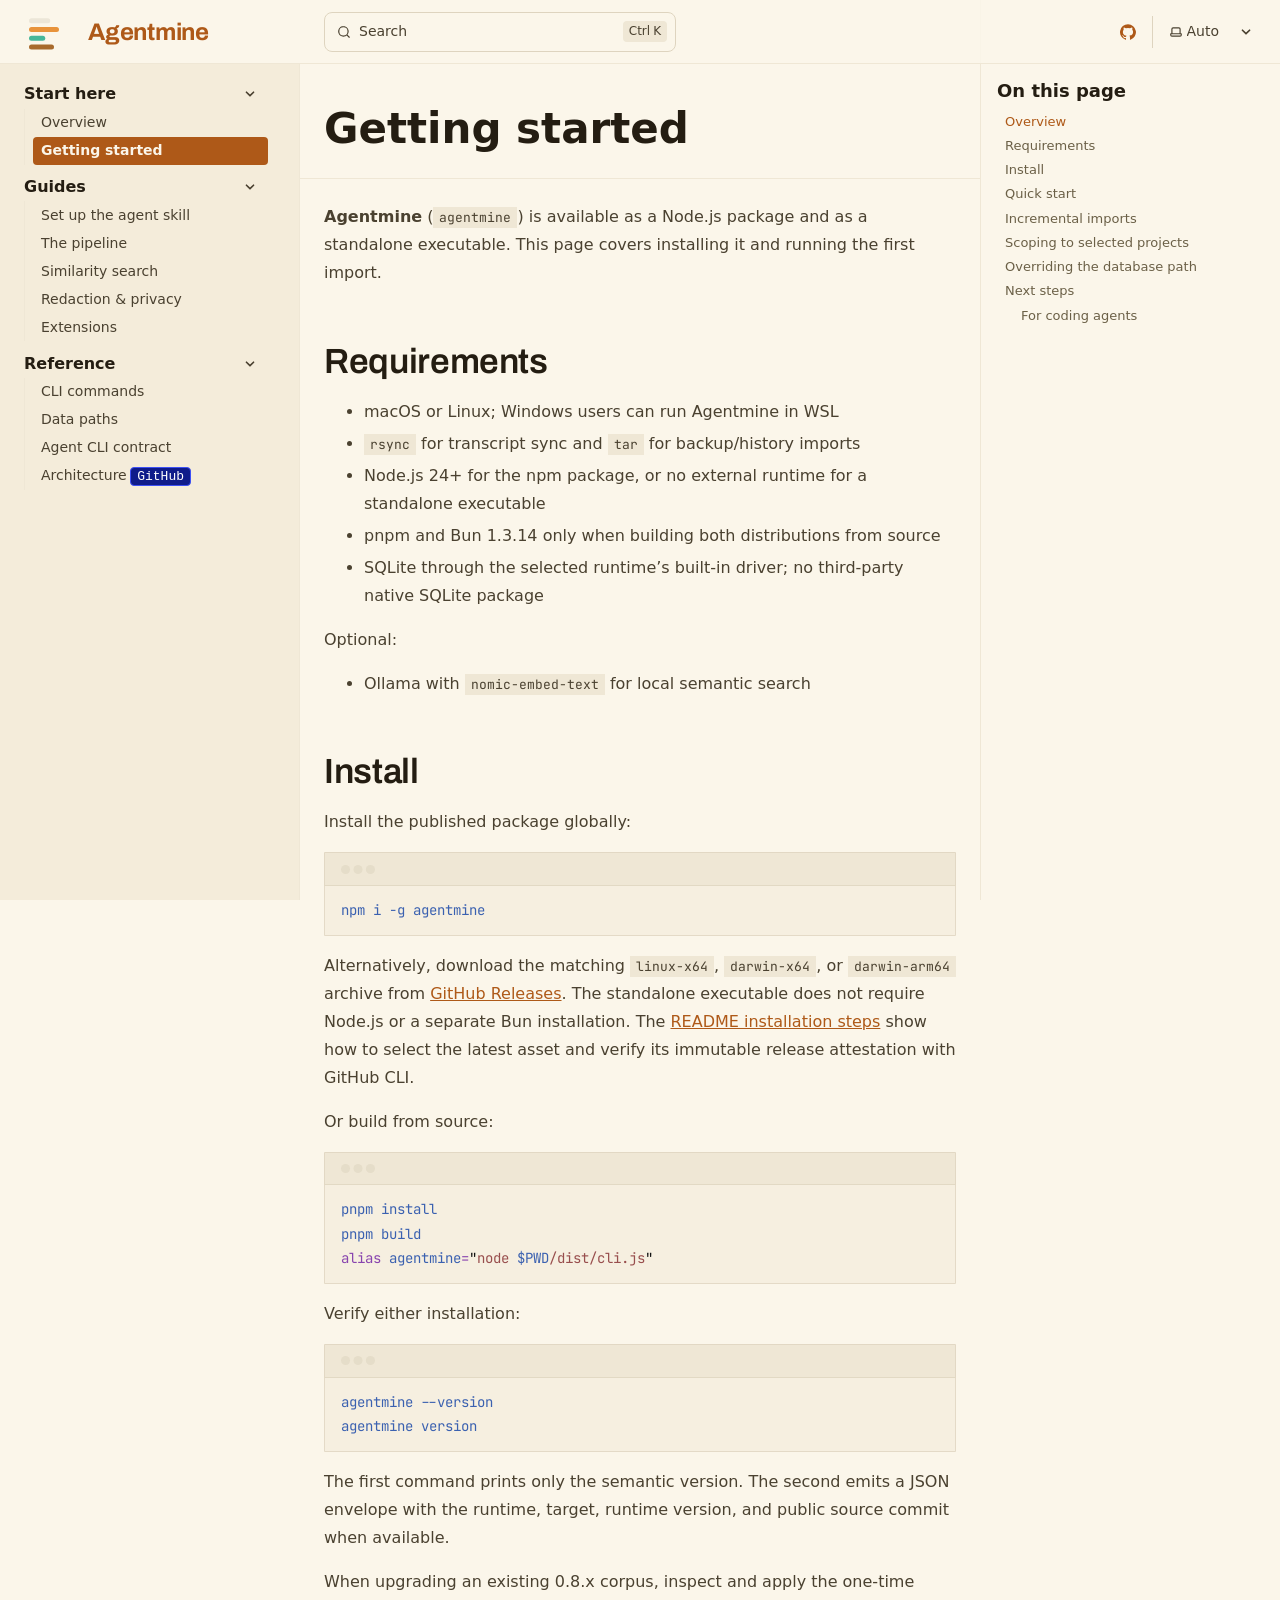
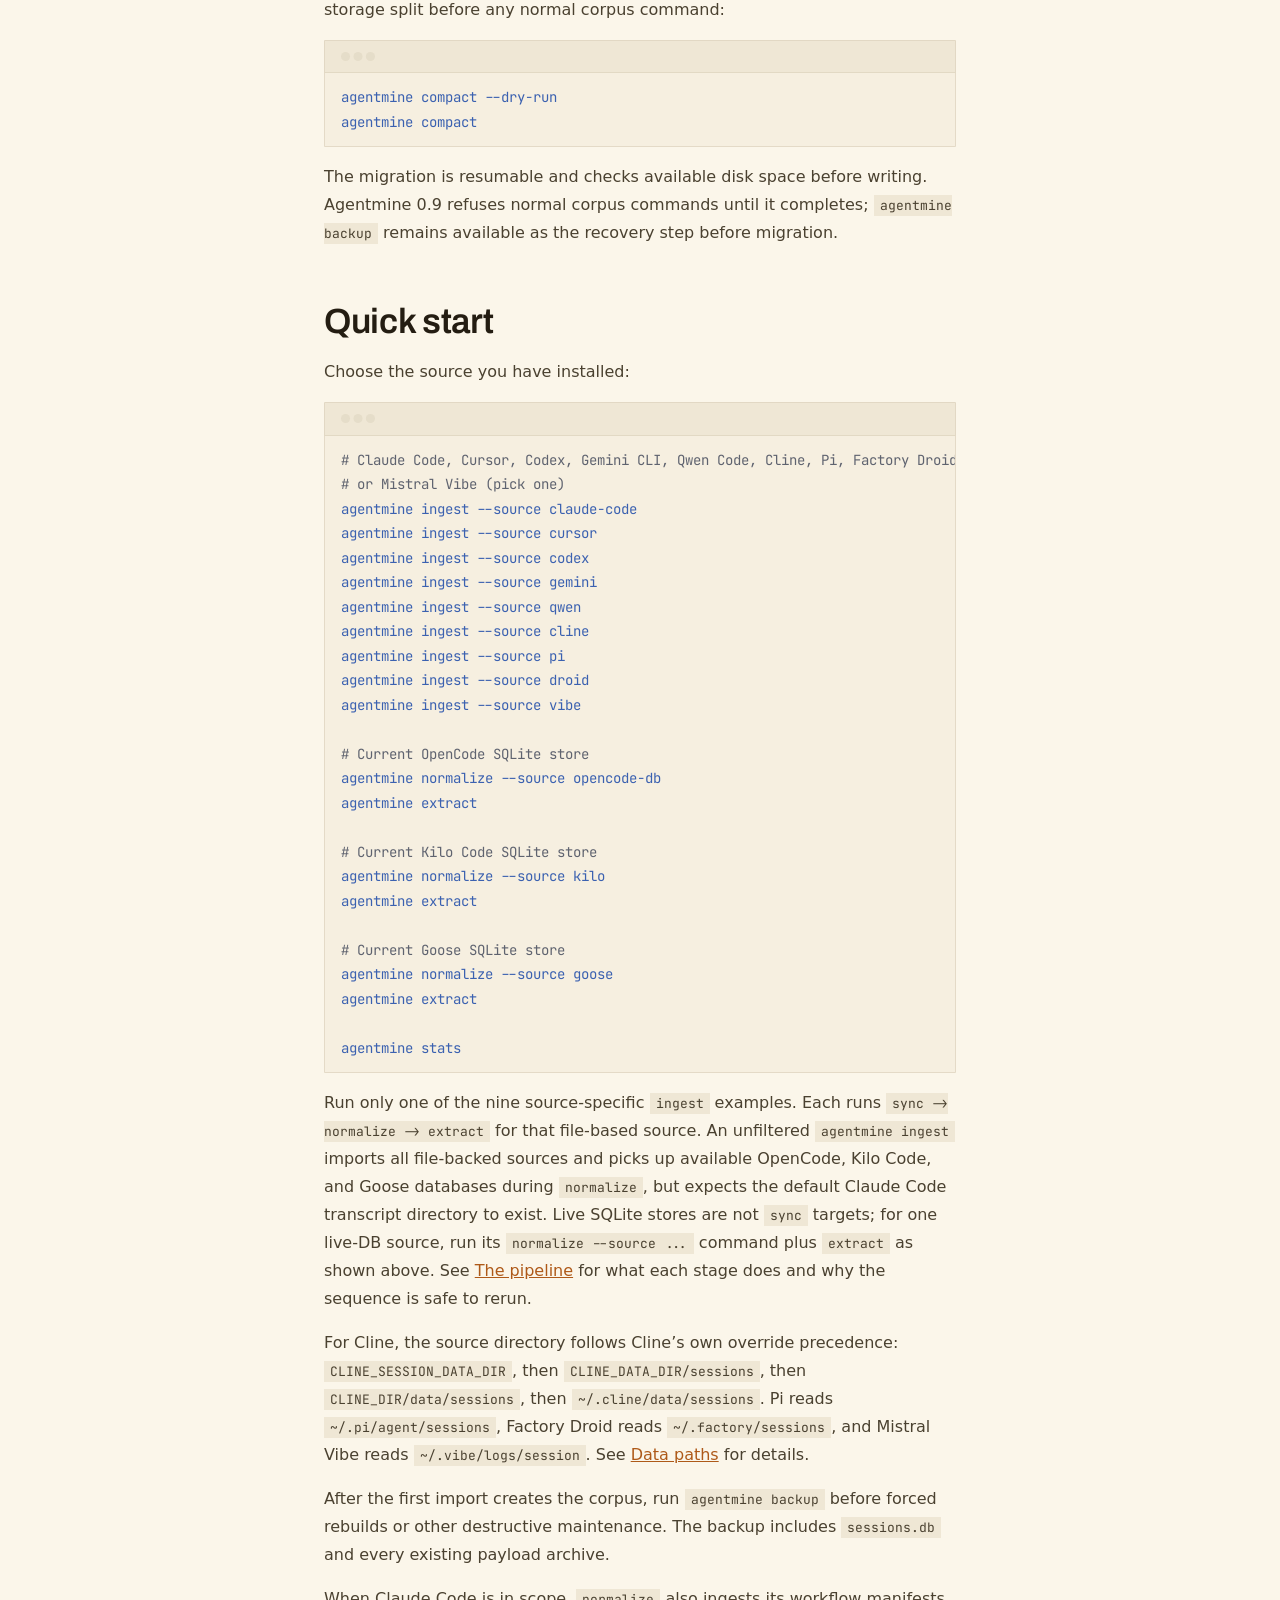
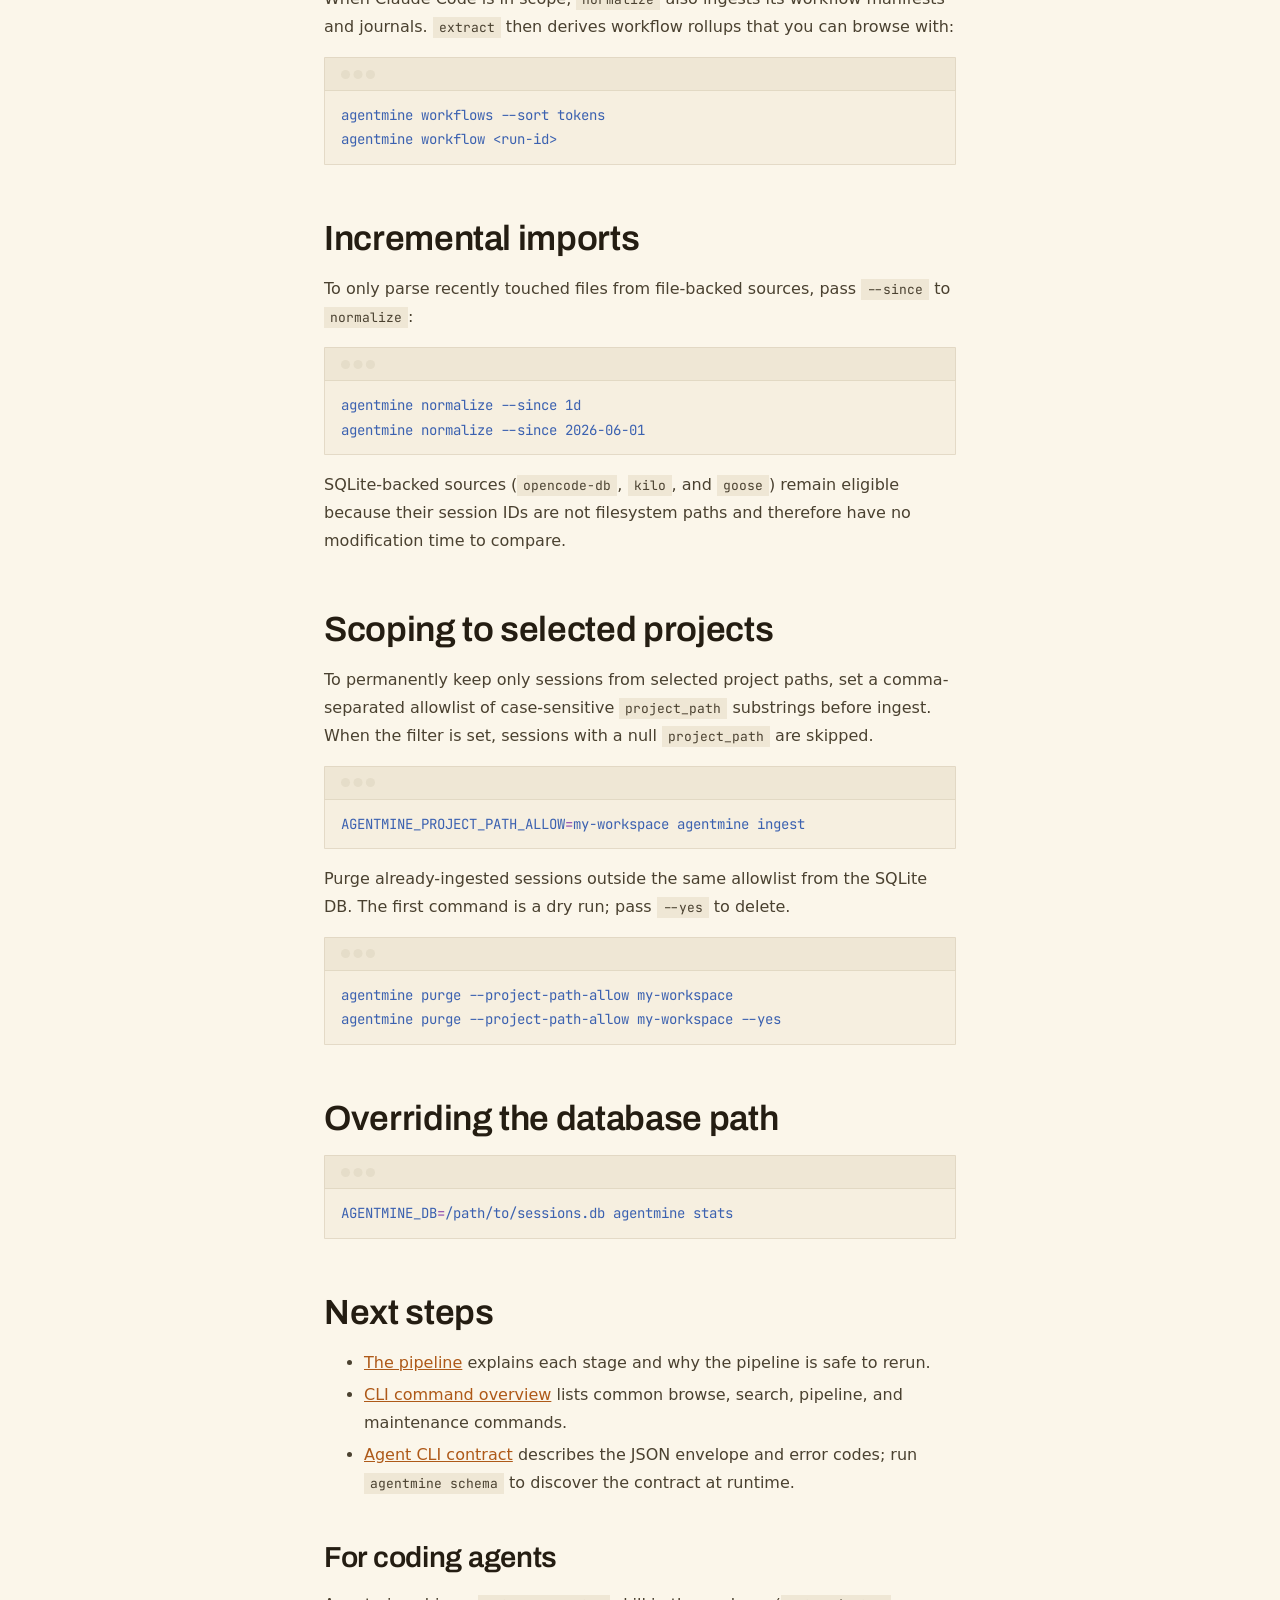
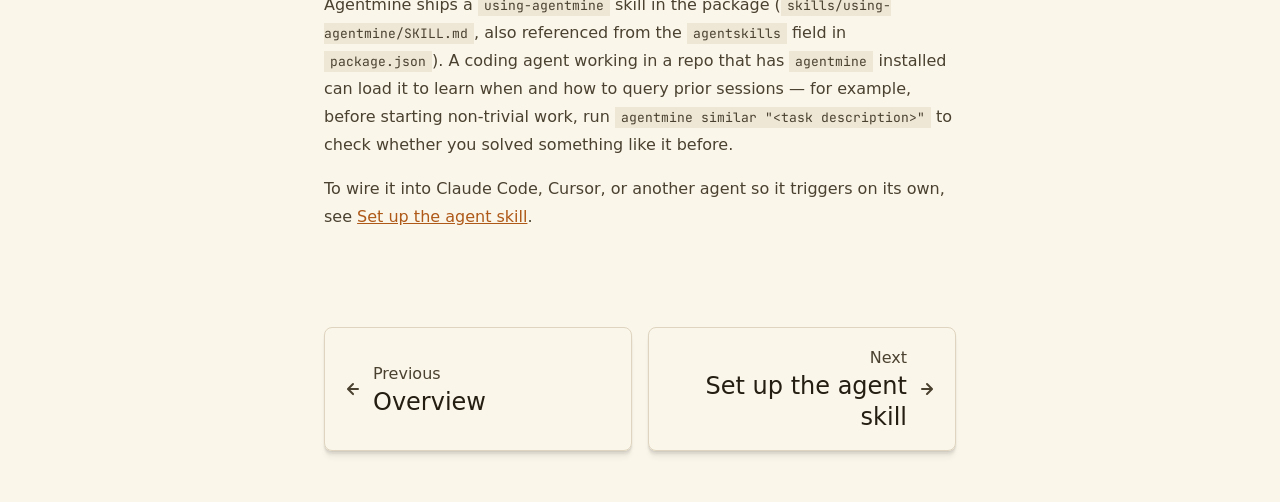
==== commit 8b0863c8: "chore: refresh agentmine.io Website-Snapshot: v1" ====
--- a/getting-started/index.html
+++ b/getting-started/index.html
@@ -98,6 +98,12 @@
 <div class="expressive-code"><figure class="frame is-terminal not-content"><figcaption class="header"><span class="title"></span><span class="sr-only">Terminal window</span></figcaption><pre data-language="bash"><code><div class="ec-line"><div class="code"><span style="--0:#82AAFF;--1:#3B61B0">agentmine</span><span style="--0:#D6DEEB;--1:#403F53"> </span><span style="--0:#82AAFF;--1:#3B61B0">--version</span></div></div><div class="ec-line"><div class="code"><span style="--0:#82AAFF;--1:#3B61B0">agentmine</span><span style="--0:#D6DEEB;--1:#403F53"> </span><span style="--0:#ECC48D;--1:#3B61B0">version</span></div></div></code></pre><div class="copy"><div aria-live="polite"></div><button title="Copy to clipboard" data-copied="Copied!" data-code="agentmine --versionagentmine version"><div></div></button></div></figure></div>
 <p>The first command prints only the semantic version. The second emits a JSON envelope with the
 runtime, target, runtime version, and public source commit when available.</p>
+<p>When upgrading an existing 0.8.x corpus, inspect and apply the one-time storage split before any
+normal corpus command:</p>
+<div class="expressive-code"><figure class="frame is-terminal not-content"><figcaption class="header"><span class="title"></span><span class="sr-only">Terminal window</span></figcaption><pre data-language="bash"><code><div class="ec-line"><div class="code"><span style="--0:#82AAFF;--1:#3B61B0">agentmine</span><span style="--0:#D6DEEB;--1:#403F53"> </span><span style="--0:#ECC48D;--1:#3B61B0">compact</span><span style="--0:#D6DEEB;--1:#403F53"> </span><span style="--0:#82AAFF;--1:#3B61B0">--dry-run</span></div></div><div class="ec-line"><div class="code"><span style="--0:#82AAFF;--1:#3B61B0">agentmine</span><span style="--0:#D6DEEB;--1:#403F53"> </span><span style="--0:#ECC48D;--1:#3B61B0">compact</span></div></div></code></pre><div class="copy"><div aria-live="polite"></div><button title="Copy to clipboard" data-copied="Copied!" data-code="agentmine compact --dry-runagentmine compact"><div></div></button></div></figure></div>
+<p>The migration is resumable and checks available disk space before writing. Agentmine 0.9 refuses
+normal corpus commands until it completes; <code>agentmine backup</code> remains available as the recovery
+step before migration.</p>
 <h2 id="quick-start">Quick start</h2>
 <p>Choose the source you have installed:</p>
 <div class="expressive-code"><figure class="frame is-terminal not-content"><figcaption class="header"><span class="title"></span><span class="sr-only">Terminal window</span></figcaption><pre data-language="bash"><code><div class="ec-line"><div class="code"><span style="--0:#919F9F;--1:#5F636F"># Claude Code, Cursor, Codex, Gemini CLI, Qwen Code, Cline, Pi, Factory Droid,</span></div></div><div class="ec-line"><div class="code"><span style="--0:#919F9F;--1:#5F636F"># or Mistral Vibe (pick one)</span></div></div><div class="ec-line"><div class="code"><span style="--0:#82AAFF;--1:#3B61B0">agentmine</span><span style="--0:#D6DEEB;--1:#403F53"> </span><span style="--0:#ECC48D;--1:#3B61B0">ingest</span><span style="--0:#D6DEEB;--1:#403F53"> </span><span style="--0:#82AAFF;--1:#3B61B0">--source</span><span style="--0:#D6DEEB;--1:#403F53"> </span><span style="--0:#ECC48D;--1:#3B61B0">claude-code</span></div></div><div class="ec-line"><div class="code"><span style="--0:#82AAFF;--1:#3B61B0">agentmine</span><span style="--0:#D6DEEB;--1:#403F53"> </span><span style="--0:#ECC48D;--1:#3B61B0">ingest</span><span style="--0:#D6DEEB;--1:#403F53"> </span><span style="--0:#82AAFF;--1:#3B61B0">--source</span><span style="--0:#D6DEEB;--1:#403F53"> </span><span style="--0:#ECC48D;--1:#3B61B0">cursor</span></div></div><div class="ec-line"><div class="code"><span style="--0:#82AAFF;--1:#3B61B0">agentmine</span><span style="--0:#D6DEEB;--1:#403F53"> </span><span style="--0:#ECC48D;--1:#3B61B0">ingest</span><span style="--0:#D6DEEB;--1:#403F53"> </span><span style="--0:#82AAFF;--1:#3B61B0">--source</span><span style="--0:#D6DEEB;--1:#403F53"> </span><span style="--0:#ECC48D;--1:#3B61B0">codex</span></div></div><div class="ec-line"><div class="code"><span style="--0:#82AAFF;--1:#3B61B0">agentmine</span><span style="--0:#D6DEEB;--1:#403F53"> </span><span style="--0:#ECC48D;--1:#3B61B0">ingest</span><span style="--0:#D6DEEB;--1:#403F53"> </span><span style="--0:#82AAFF;--1:#3B61B0">--source</span><span style="--0:#D6DEEB;--1:#403F53"> </span><span style="--0:#ECC48D;--1:#3B61B0">gemini</span></div></div><div class="ec-line"><div class="code"><span style="--0:#82AAFF;--1:#3B61B0">agentmine</span><span style="--0:#D6DEEB;--1:#403F53"> </span><span style="--0:#ECC48D;--1:#3B61B0">ingest</span><span style="--0:#D6DEEB;--1:#403F53"> </span><span style="--0:#82AAFF;--1:#3B61B0">--source</span><span style="--0:#D6DEEB;--1:#403F53"> </span><span style="--0:#ECC48D;--1:#3B61B0">qwen</span></div></div><div class="ec-line"><div class="code"><span style="--0:#82AAFF;--1:#3B61B0">agentmine</span><span style="--0:#D6DEEB;--1:#403F53"> </span><span style="--0:#ECC48D;--1:#3B61B0">ingest</span><span style="--0:#D6DEEB;--1:#403F53"> </span><span style="--0:#82AAFF;--1:#3B61B0">--source</span><span style="--0:#D6DEEB;--1:#403F53"> </span><span style="--0:#ECC48D;--1:#3B61B0">cline</span></div></div><div class="ec-line"><div class="code"><span style="--0:#82AAFF;--1:#3B61B0">agentmine</span><span style="--0:#D6DEEB;--1:#403F53"> </span><span style="--0:#ECC48D;--1:#3B61B0">ingest</span><span style="--0:#D6DEEB;--1:#403F53"> </span><span style="--0:#82AAFF;--1:#3B61B0">--source</span><span style="--0:#D6DEEB;--1:#403F53"> </span><span style="--0:#ECC48D;--1:#3B61B0">pi</span></div></div><div class="ec-line"><div class="code"><span style="--0:#82AAFF;--1:#3B61B0">agentmine</span><span style="--0:#D6DEEB;--1:#403F53"> </span><span style="--0:#ECC48D;--1:#3B61B0">ingest</span><span style="--0:#D6DEEB;--1:#403F53"> </span><span style="--0:#82AAFF;--1:#3B61B0">--source</span><span style="--0:#D6DEEB;--1:#403F53"> </span><span style="--0:#ECC48D;--1:#3B61B0">droid</span></div></div><div class="ec-line"><div class="code"><span style="--0:#82AAFF;--1:#3B61B0">agentmine</span><span style="--0:#D6DEEB;--1:#403F53"> </span><span style="--0:#ECC48D;--1:#3B61B0">ingest</span><span style="--0:#D6DEEB;--1:#403F53"> </span><span style="--0:#82AAFF;--1:#3B61B0">--source</span><span style="--0:#D6DEEB;--1:#403F53"> </span><span style="--0:#ECC48D;--1:#3B61B0">vibe</span></div></div><div class="ec-line"><div class="code">
@@ -117,8 +123,8 @@
 <code>~/.cline/data/sessions</code>. Pi reads <code>~/.pi/agent/sessions</code>, Factory Droid reads
 <code>~/.factory/sessions</code>, and Mistral Vibe reads <code>~/.vibe/logs/session</code>. See
 <a href="/reference/data-paths/">Data paths</a> for details.</p>
-<p>After the first import creates <code>sessions.db</code>, run <code>agentmine backup</code> before forced rebuilds or
-other destructive maintenance.</p>
+<p>After the first import creates the corpus, run <code>agentmine backup</code> before forced rebuilds or other
+destructive maintenance. The backup includes <code>sessions.db</code> and every existing payload archive.</p>
 <p>When Claude Code is in scope, <code>normalize</code> also ingests its workflow manifests and journals.
 <code>extract</code> then derives workflow rollups that you can browse with:</p>
 <div class="expressive-code"><figure class="frame is-terminal not-content"><figcaption class="header"><span class="title"></span><span class="sr-only">Terminal window</span></figcaption><pre data-language="bash"><code><div class="ec-line"><div class="code"><span style="--0:#82AAFF;--1:#3B61B0">agentmine</span><span style="--0:#D6DEEB;--1:#403F53"> </span><span style="--0:#ECC48D;--1:#3B61B0">workflows</span><span style="--0:#D6DEEB;--1:#403F53"> </span><span style="--0:#82AAFF;--1:#3B61B0">--sort</span><span style="--0:#D6DEEB;--1:#403F53"> </span><span style="--0:#ECC48D;--1:#3B61B0">tokens</span></div></div><div class="ec-line"><div class="code"><span style="--0:#82AAFF;--1:#3B61B0">agentmine</span><span style="--0:#D6DEEB;--1:#403F53"> </span><span style="--0:#ECC48D;--1:#3B61B0">workflow</span><span style="--0:#D6DEEB;--1:#403F53"> </span><span style="--0:#ECC48D;--1:#3B61B0">&#x3C;run-id></span></div></div></code></pre><div class="copy"><div aria-live="polite"></div><button title="Copy to clipboard" data-copied="Copied!" data-code="agentmine workflows --sort tokensagentmine workflow <run-id>"><div></div></button></div></figure></div>
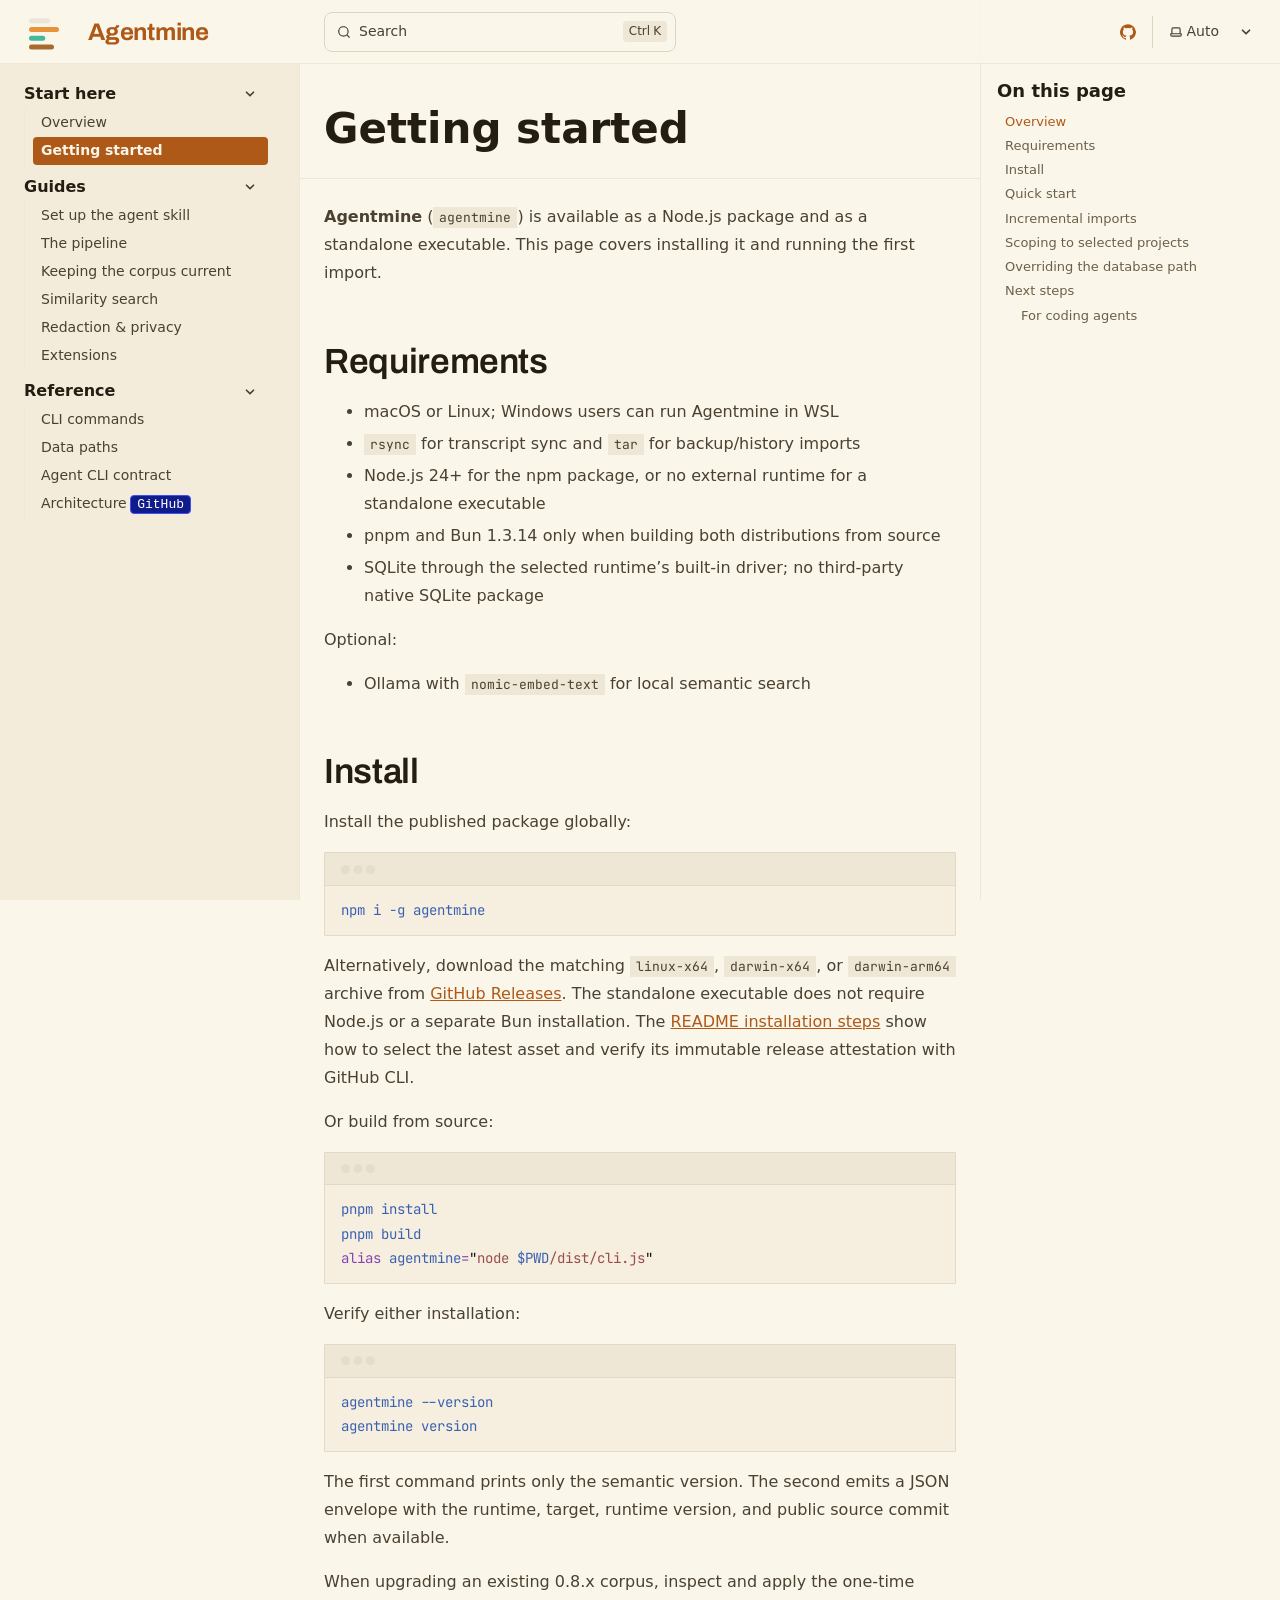
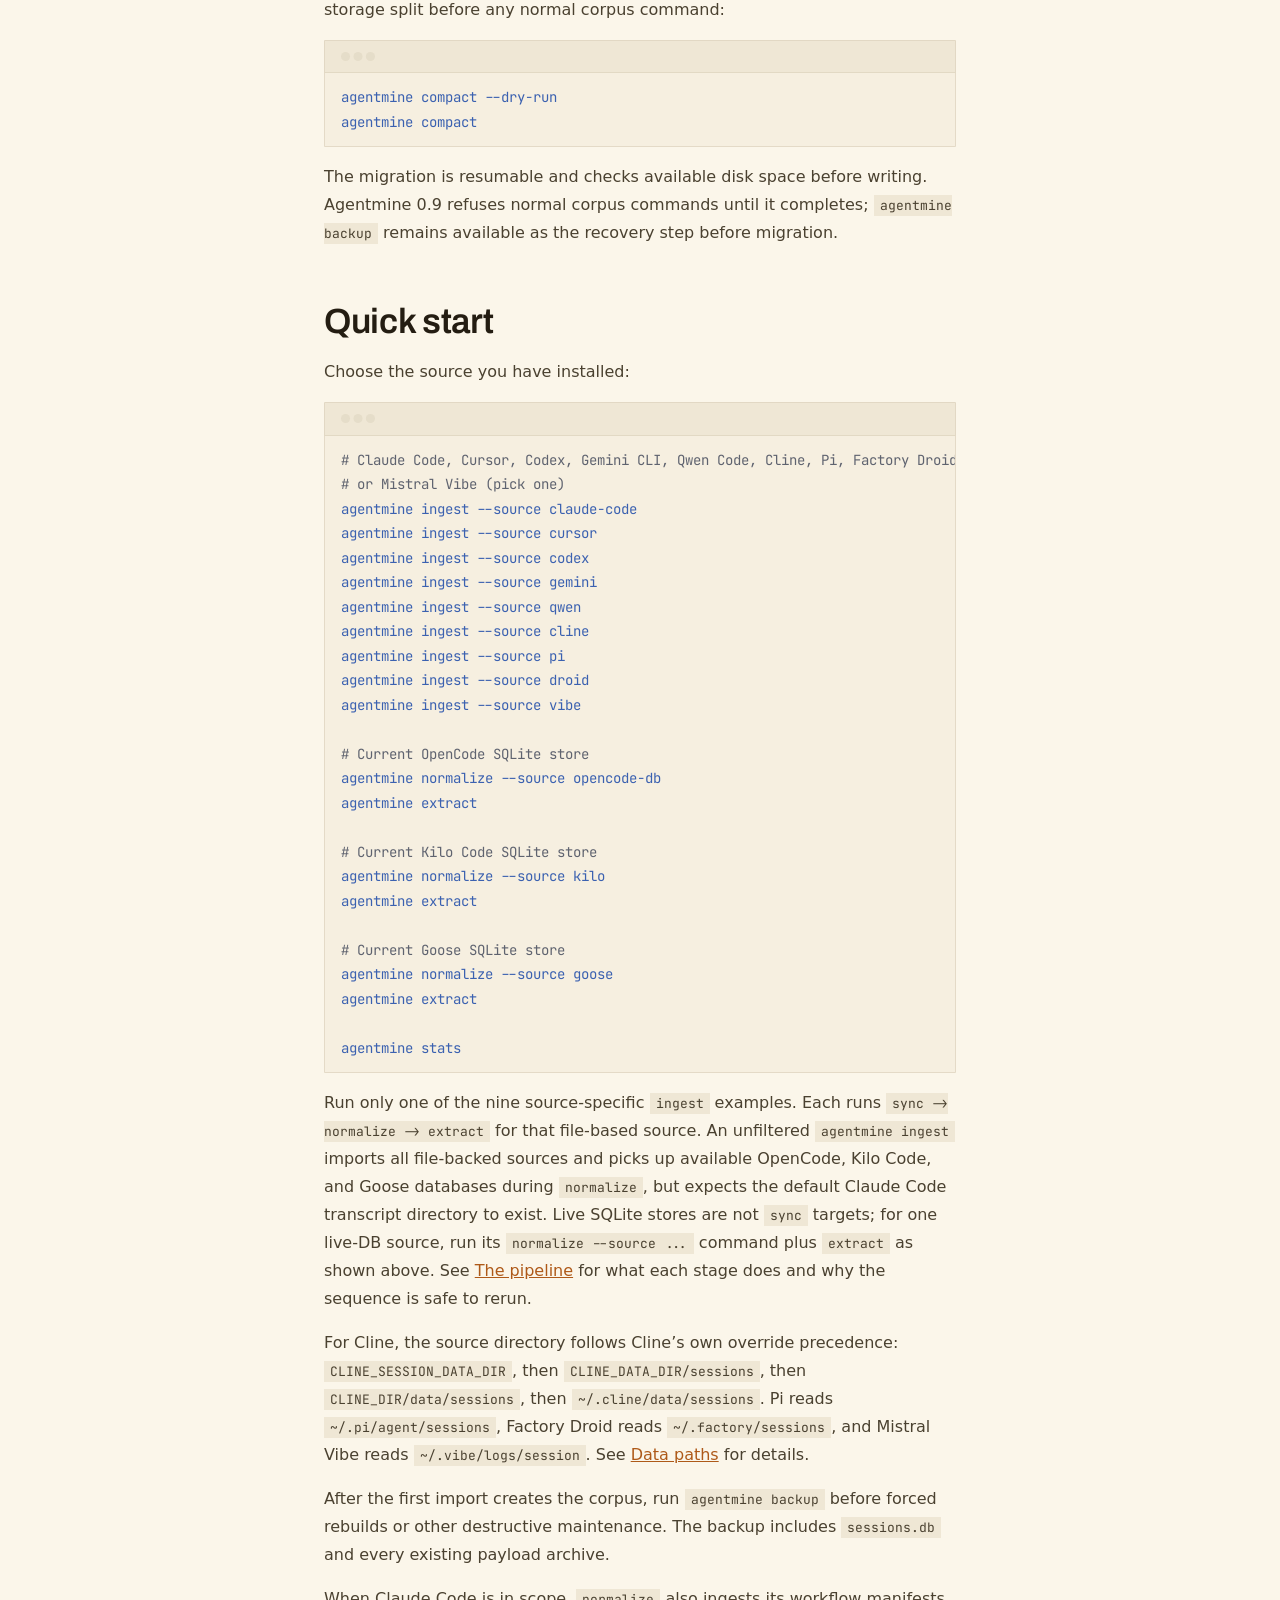
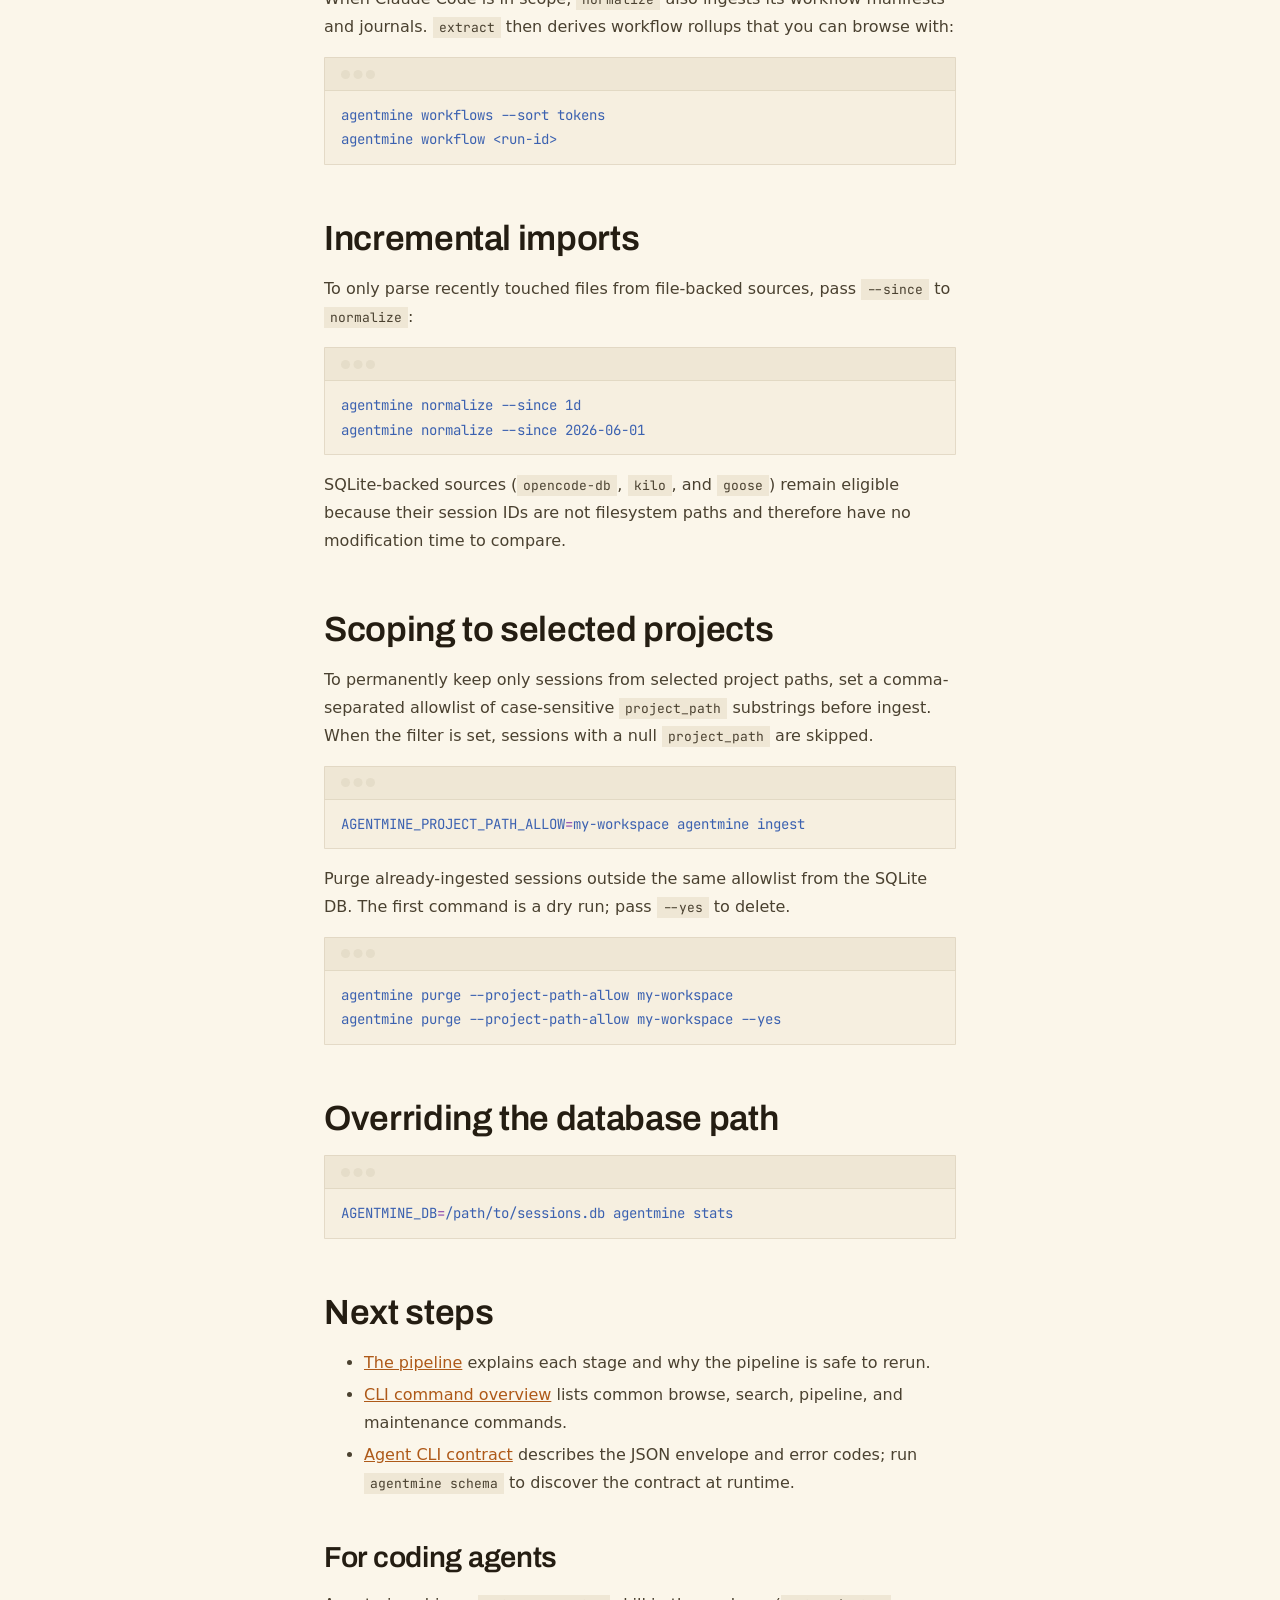
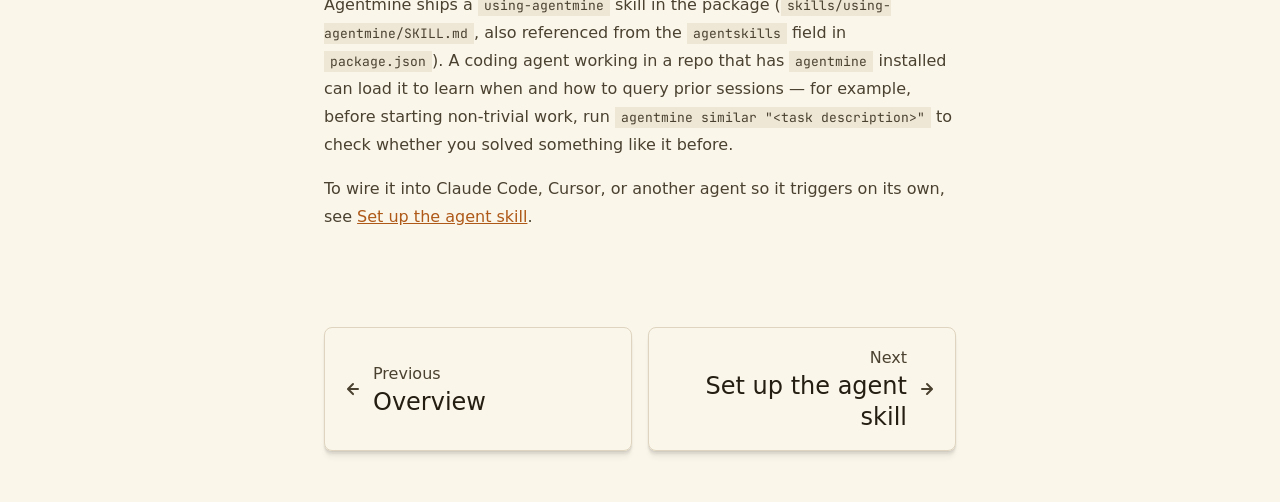
==== commit 858b84f0: "chore: refresh agentmine.io Website-Snapshot: v1" ====
--- a/getting-started/index.html
+++ b/getting-started/index.html
@@ -38,7 +38,7 @@
 	})();
 </script><script type="module" src="/_astro/Search.astro_astro_type_script_index_0_lang.vTFUHulS.js"></script></div><div class="sl-hidden md:sl-flex print:hidden right-group astro-l7w5bz2q"><div class="sl-flex social-icons astro-l7w5bz2q"><a href="https://github.com/baranovxyz/agentmine" rel="me" class="sl-flex astro-22d772mg"><span class="sr-only astro-22d772mg">GitHub</span><svg aria-hidden="true" class="astro-22d772mg astro-2n77fmpg" width="16" height="16" viewBox="0 0 24 24" fill="currentColor" style="--sl-icon-size: 1em;"><path d="M12 .3a12 12 0 0 0-3.8 23.38c.6.12.83-.26.83-.57L9 21.07c-3.34.72-4.04-1.61-4.04-1.61-.55-1.39-1.34-1.76-1.34-1.76-1.08-.74.09-.73.09-.73 1.2.09 1.83 1.24 1.83 1.24 1.08 1.83 2.81 1.3 3.5 1 .1-.78.42-1.31.76-1.61-2.67-.3-5.47-1.33-5.47-5.93 0-1.31.47-2.38 1.24-3.22-.14-.3-.54-1.52.1-3.18 0 0 1-.32 3.3 1.23a11.5 11.5 0 0 1 6 0c2.28-1.55 3.29-1.23 3.29-1.23.64 1.66.24 2.88.12 3.18a4.65 4.65 0 0 1 1.23 3.22c0 4.61-2.8 5.63-5.48 5.92.42.36.81 1.1.81 2.22l-.01 3.29c0 .31.2.69.82.57A12 12 0 0 0 12 .3Z"/></svg></a></div><starlight-theme-select><label style="--sl-select-width: 6.25em" class="astro-r52gv32v"><span class="sr-only astro-r52gv32v">Select theme</span><svg aria-hidden="true" class="icon label-icon astro-r52gv32v astro-2n77fmpg" width="16" height="16" viewBox="0 0 24 24" fill="currentColor" style="--sl-icon-size: 1em;"><path d="M21 14h-1V7a3 3 0 0 0-3-3H7a3 3 0 0 0-3 3v7H3a1 1 0 0 0-1 1v2a3 3 0 0 0 3 3h14a3 3 0 0 0 3-3v-2a1 1 0 0 0-1-1ZM6 7a1 1 0 0 1 1-1h10a1 1 0 0 1 1 1v7H6V7Zm14 10a1 1 0 0 1-1 1H5a1 1 0 0 1-1-1v-1h16v1Z"/></svg><select autocomplete="off" class="astro-r52gv32v"><option value="dark" class="astro-r52gv32v">Dark</option><option value="light" class="astro-r52gv32v">Light</option><option value="auto" selected class="astro-r52gv32v">Auto</option></select><svg aria-hidden="true" class="icon caret astro-r52gv32v astro-2n77fmpg" width="16" height="16" viewBox="0 0 24 24" fill="currentColor" style="--sl-icon-size: 1em;"><path d="M17 9.17a1 1 0 0 0-1.41 0L12 12.71 8.46 9.17a1 1 0 1 0-1.41 1.42l4.24 4.24a1.002 1.002 0 0 0 1.42 0L17 10.59a1.002 1.002 0 0 0 0-1.42Z"/></svg></label></starlight-theme-select><script>
 	StarlightThemeProvider.updatePickers();
-</script><script type="module">var e=`starlight-theme`,t=e=>e===`auto`||e===`dark`||e===`light`?e:`auto`,n=()=>t(typeof localStorage<`u`&&localStorage.getItem(e));function r(t){typeof localStorage<`u`&&localStorage.setItem(e,t===`light`||t===`dark`?t:``)}var i=()=>matchMedia(`(prefers-color-scheme: light)`).matches?`light`:`dark`;function a(e){StarlightThemeProvider.updatePickers(e),document.documentElement.dataset.theme=e===`auto`?i():e,r(e)}matchMedia(`(prefers-color-scheme: light)`).addEventListener(`change`,()=>{n()===`auto`&&a(`auto`)});var o=class extends HTMLElement{constructor(){super(),a(n()),this.querySelector(`select`)?.addEventListener(`change`,e=>{e.currentTarget instanceof HTMLSelectElement&&a(t(e.currentTarget.value))})}};customElements.define(`starlight-theme-select`,o);</script><script type="module">var e=class extends HTMLElement{constructor(){super();let e=this.querySelector(`select`);e&&(e.addEventListener(`change`,e=>{e.currentTarget instanceof HTMLSelectElement&&(window.location.pathname=e.currentTarget.value)}),window.addEventListener(`pageshow`,t=>{if(!t.persisted)return;let n=e.querySelector(`option[selected]`)?.index;n!==e.selectedIndex&&(e.selectedIndex=n??0)}))}};customElements.define(`starlight-lang-select`,e);</script></div></div></header><nav class="sidebar print:hidden astro-4zjsuggn" aria-label="Main"><starlight-menu-button class="print:hidden astro-yfmyhhdp"><button aria-expanded="false" aria-label="Menu" aria-controls="starlight__sidebar" class="sl-flex md:sl-hidden astro-yfmyhhdp"><svg aria-hidden="true" class="open-menu astro-yfmyhhdp astro-2n77fmpg" width="16" height="16" viewBox="0 0 24 24" fill="currentColor" style="--sl-icon-size: 1em;"><path d="M3 8h18a1 1 0 1 0 0-2H3a1 1 0 0 0 0 2Zm18 8H3a1 1 0 0 0 0 2h18a1 1 0 0 0 0-2Zm0-5H3a1 1 0 0 0 0 2h18a1 1 0 0 0 0-2Z"/></svg><svg aria-hidden="true" class="close-menu astro-yfmyhhdp astro-2n77fmpg" width="16" height="16" viewBox="0 0 24 24" fill="currentColor" style="--sl-icon-size: 1em;"><path d="m13.41 12 6.3-6.29a1.004 1.004 0 1 0-1.42-1.42L12 10.59l-6.29-6.3a1.004 1.004 0 0 0-1.42 1.42l6.3 6.29-6.3 6.29a1 1 0 0 0 0 1.42.998.998 0 0 0 1.42 0l6.29-6.3 6.29 6.3a.999.999 0 0 0 1.42 0 1 1 0 0 0 0-1.42L13.41 12Z"/></svg></button></starlight-menu-button><script type="module">var e=class extends HTMLElement{btn=this.querySelector(`button`);constructor(){super(),this.btn.addEventListener(`click`,()=>this.toggleExpanded());let e=this.closest(`nav`);e&&e.addEventListener(`keyup`,e=>this.closeOnEscape(e)),matchMedia(`(min-width: 50em)`).addEventListener(`change`,()=>this.setExpanded(!1))}setExpanded(e){this.setAttribute(`aria-expanded`,String(e)),document.body.toggleAttribute(`data-mobile-menu-expanded`,e),document.querySelectorAll(`.main-frame, .sl-skip-link`).forEach(t=>{t.toggleAttribute(`inert`,e)})}toggleExpanded(){this.setExpanded(this.getAttribute(`aria-expanded`)!==`true`)}closeOnEscape(e){e.code===`Escape`&&(this.setExpanded(!1),this.btn.focus())}};customElements.define(`starlight-menu-button`,e);</script><div id="starlight__sidebar" class="sidebar-pane astro-4zjsuggn"><div class="sidebar-content sl-flex astro-4zjsuggn"><sl-sidebar-state-persist data-hash="10dt26d" class="astro-hbzgbvl3"><script aria-hidden="true">
+</script><script type="module">var e=`starlight-theme`,t=e=>e===`auto`||e===`dark`||e===`light`?e:`auto`,n=()=>t(typeof localStorage<`u`&&localStorage.getItem(e));function r(t){typeof localStorage<`u`&&localStorage.setItem(e,t===`light`||t===`dark`?t:``)}var i=()=>matchMedia(`(prefers-color-scheme: light)`).matches?`light`:`dark`;function a(e){StarlightThemeProvider.updatePickers(e),document.documentElement.dataset.theme=e===`auto`?i():e,r(e)}matchMedia(`(prefers-color-scheme: light)`).addEventListener(`change`,()=>{n()===`auto`&&a(`auto`)});var o=class extends HTMLElement{constructor(){super(),a(n()),this.querySelector(`select`)?.addEventListener(`change`,e=>{e.currentTarget instanceof HTMLSelectElement&&a(t(e.currentTarget.value))})}};customElements.define(`starlight-theme-select`,o);</script><script type="module">var e=class extends HTMLElement{constructor(){super();let e=this.querySelector(`select`);e&&(e.addEventListener(`change`,e=>{e.currentTarget instanceof HTMLSelectElement&&(window.location.pathname=e.currentTarget.value)}),window.addEventListener(`pageshow`,t=>{if(!t.persisted)return;let n=e.querySelector(`option[selected]`)?.index;n!==e.selectedIndex&&(e.selectedIndex=n??0)}))}};customElements.define(`starlight-lang-select`,e);</script></div></div></header><nav class="sidebar print:hidden astro-4zjsuggn" aria-label="Main"><starlight-menu-button class="print:hidden astro-yfmyhhdp"><button aria-expanded="false" aria-label="Menu" aria-controls="starlight__sidebar" class="sl-flex md:sl-hidden astro-yfmyhhdp"><svg aria-hidden="true" class="open-menu astro-yfmyhhdp astro-2n77fmpg" width="16" height="16" viewBox="0 0 24 24" fill="currentColor" style="--sl-icon-size: 1em;"><path d="M3 8h18a1 1 0 1 0 0-2H3a1 1 0 0 0 0 2Zm18 8H3a1 1 0 0 0 0 2h18a1 1 0 0 0 0-2Zm0-5H3a1 1 0 0 0 0 2h18a1 1 0 0 0 0-2Z"/></svg><svg aria-hidden="true" class="close-menu astro-yfmyhhdp astro-2n77fmpg" width="16" height="16" viewBox="0 0 24 24" fill="currentColor" style="--sl-icon-size: 1em;"><path d="m13.41 12 6.3-6.29a1.004 1.004 0 1 0-1.42-1.42L12 10.59l-6.29-6.3a1.004 1.004 0 0 0-1.42 1.42l6.3 6.29-6.3 6.29a1 1 0 0 0 0 1.42.998.998 0 0 0 1.42 0l6.29-6.3 6.29 6.3a.999.999 0 0 0 1.42 0 1 1 0 0 0 0-1.42L13.41 12Z"/></svg></button></starlight-menu-button><script type="module">var e=class extends HTMLElement{btn=this.querySelector(`button`);constructor(){super(),this.btn.addEventListener(`click`,()=>this.toggleExpanded());let e=this.closest(`nav`);e&&e.addEventListener(`keyup`,e=>this.closeOnEscape(e)),matchMedia(`(min-width: 50em)`).addEventListener(`change`,()=>this.setExpanded(!1))}setExpanded(e){this.setAttribute(`aria-expanded`,String(e)),document.body.toggleAttribute(`data-mobile-menu-expanded`,e),document.querySelectorAll(`.main-frame, .sl-skip-link`).forEach(t=>{t.toggleAttribute(`inert`,e)})}toggleExpanded(){this.setExpanded(this.getAttribute(`aria-expanded`)!==`true`)}closeOnEscape(e){e.code===`Escape`&&(this.setExpanded(!1),this.btn.focus())}};customElements.define(`starlight-menu-button`,e);</script><div id="starlight__sidebar" class="sidebar-pane astro-4zjsuggn"><div class="sidebar-content sl-flex astro-4zjsuggn"><sl-sidebar-state-persist data-hash="1wjoro8" class="astro-hbzgbvl3"><script aria-hidden="true">
 		(() => {
 			try {
 				if (!matchMedia('(min-width: 50em)').matches) return;
@@ -61,7 +61,7 @@
 				);
 			} catch {}
 		})();
-	</script><ul class="top-level astro-stkmykjn"><li class="astro-stkmykjn"><details open class="astro-stkmykjn"><summary class="astro-stkmykjn"><span class="group-label astro-stkmykjn"><span class="large astro-stkmykjn">Start here</span></span><svg aria-hidden="true" class="caret astro-stkmykjn astro-2n77fmpg" width="16" height="16" viewBox="0 0 24 24" fill="currentColor" style="--sl-icon-size: 1.25rem;"><path d="m14.83 11.29-4.24-4.24a1 1 0 1 0-1.42 1.41L12.71 12l-3.54 3.54a1 1 0 0 0 0 1.41 1 1 0 0 0 .71.29 1 1 0 0 0 .71-.29l4.24-4.24a1.002 1.002 0 0 0 0-1.42Z"/></svg></summary><sl-sidebar-restore data-index="0"></sl-sidebar-restore><ul class="astro-stkmykjn"><li class="astro-stkmykjn"><a href="/overview/" class="astro-stkmykjn"><span class="astro-stkmykjn">Overview</span></a></li><li class="astro-stkmykjn"><a href="/getting-started/" aria-current="page" class="astro-stkmykjn"><span class="astro-stkmykjn">Getting started</span></a></li></ul></details></li><li class="astro-stkmykjn"><details open class="astro-stkmykjn"><summary class="astro-stkmykjn"><span class="group-label astro-stkmykjn"><span class="large astro-stkmykjn">Guides</span></span><svg aria-hidden="true" class="caret astro-stkmykjn astro-2n77fmpg" width="16" height="16" viewBox="0 0 24 24" fill="currentColor" style="--sl-icon-size: 1.25rem;"><path d="m14.83 11.29-4.24-4.24a1 1 0 1 0-1.42 1.41L12.71 12l-3.54 3.54a1 1 0 0 0 0 1.41 1 1 0 0 0 .71.29 1 1 0 0 0 .71-.29l4.24-4.24a1.002 1.002 0 0 0 0-1.42Z"/></svg></summary><sl-sidebar-restore data-index="1"></sl-sidebar-restore><ul class="astro-stkmykjn"><li class="astro-stkmykjn"><a href="/guides/agent-skill/" class="astro-stkmykjn"><span class="astro-stkmykjn">Set up the agent skill</span></a></li><li class="astro-stkmykjn"><a href="/guides/pipeline/" class="astro-stkmykjn"><span class="astro-stkmykjn">The pipeline</span></a></li><li class="astro-stkmykjn"><a href="/guides/similarity-search/" class="astro-stkmykjn"><span class="astro-stkmykjn">Similarity search</span></a></li><li class="astro-stkmykjn"><a href="/guides/redaction/" class="astro-stkmykjn"><span class="astro-stkmykjn">Redaction &amp; privacy</span></a></li><li class="astro-stkmykjn"><a href="/guides/extensions/" class="astro-stkmykjn"><span class="astro-stkmykjn">Extensions</span></a></li></ul></details></li><li class="astro-stkmykjn"><details open class="astro-stkmykjn"><summary class="astro-stkmykjn"><span class="group-label astro-stkmykjn"><span class="large astro-stkmykjn">Reference</span></span><svg aria-hidden="true" class="caret astro-stkmykjn astro-2n77fmpg" width="16" height="16" viewBox="0 0 24 24" fill="currentColor" style="--sl-icon-size: 1.25rem;"><path d="m14.83 11.29-4.24-4.24a1 1 0 1 0-1.42 1.41L12.71 12l-3.54 3.54a1 1 0 0 0 0 1.41 1 1 0 0 0 .71.29 1 1 0 0 0 .71-.29l4.24-4.24a1.002 1.002 0 0 0 0-1.42Z"/></svg></summary><sl-sidebar-restore data-index="2"></sl-sidebar-restore><ul class="astro-stkmykjn"><li class="astro-stkmykjn"><a href="/reference/cli/" class="astro-stkmykjn"><span class="astro-stkmykjn">CLI commands</span></a></li><li class="astro-stkmykjn"><a href="/reference/data-paths/" class="astro-stkmykjn"><span class="astro-stkmykjn">Data paths</span></a></li><li class="astro-stkmykjn"><a href="/reference/agent-contract/" class="astro-stkmykjn"><span class="astro-stkmykjn">Agent CLI contract</span></a></li><li class="astro-stkmykjn"><a href="https://github.com/baranovxyz/agentmine/blob/main/ARCHITECTURE.md" class="astro-stkmykjn" target="_blank" rel="noopener"><span class="astro-stkmykjn">Architecture</span><span class="sl-badge note small  astro-stkmykjn astro-cd2z47hi">GitHub</span></a></li></ul></details></li></ul><script aria-hidden="true">
+	</script><ul class="top-level astro-stkmykjn"><li class="astro-stkmykjn"><details open class="astro-stkmykjn"><summary class="astro-stkmykjn"><span class="group-label astro-stkmykjn"><span class="large astro-stkmykjn">Start here</span></span><svg aria-hidden="true" class="caret astro-stkmykjn astro-2n77fmpg" width="16" height="16" viewBox="0 0 24 24" fill="currentColor" style="--sl-icon-size: 1.25rem;"><path d="m14.83 11.29-4.24-4.24a1 1 0 1 0-1.42 1.41L12.71 12l-3.54 3.54a1 1 0 0 0 0 1.41 1 1 0 0 0 .71.29 1 1 0 0 0 .71-.29l4.24-4.24a1.002 1.002 0 0 0 0-1.42Z"/></svg></summary><sl-sidebar-restore data-index="0"></sl-sidebar-restore><ul class="astro-stkmykjn"><li class="astro-stkmykjn"><a href="/overview/" class="astro-stkmykjn"><span class="astro-stkmykjn">Overview</span></a></li><li class="astro-stkmykjn"><a href="/getting-started/" aria-current="page" class="astro-stkmykjn"><span class="astro-stkmykjn">Getting started</span></a></li></ul></details></li><li class="astro-stkmykjn"><details open class="astro-stkmykjn"><summary class="astro-stkmykjn"><span class="group-label astro-stkmykjn"><span class="large astro-stkmykjn">Guides</span></span><svg aria-hidden="true" class="caret astro-stkmykjn astro-2n77fmpg" width="16" height="16" viewBox="0 0 24 24" fill="currentColor" style="--sl-icon-size: 1.25rem;"><path d="m14.83 11.29-4.24-4.24a1 1 0 1 0-1.42 1.41L12.71 12l-3.54 3.54a1 1 0 0 0 0 1.41 1 1 0 0 0 .71.29 1 1 0 0 0 .71-.29l4.24-4.24a1.002 1.002 0 0 0 0-1.42Z"/></svg></summary><sl-sidebar-restore data-index="1"></sl-sidebar-restore><ul class="astro-stkmykjn"><li class="astro-stkmykjn"><a href="/guides/agent-skill/" class="astro-stkmykjn"><span class="astro-stkmykjn">Set up the agent skill</span></a></li><li class="astro-stkmykjn"><a href="/guides/pipeline/" class="astro-stkmykjn"><span class="astro-stkmykjn">The pipeline</span></a></li><li class="astro-stkmykjn"><a href="/guides/daemon/" class="astro-stkmykjn"><span class="astro-stkmykjn">Keeping the corpus current</span></a></li><li class="astro-stkmykjn"><a href="/guides/similarity-search/" class="astro-stkmykjn"><span class="astro-stkmykjn">Similarity search</span></a></li><li class="astro-stkmykjn"><a href="/guides/redaction/" class="astro-stkmykjn"><span class="astro-stkmykjn">Redaction &amp; privacy</span></a></li><li class="astro-stkmykjn"><a href="/guides/extensions/" class="astro-stkmykjn"><span class="astro-stkmykjn">Extensions</span></a></li></ul></details></li><li class="astro-stkmykjn"><details open class="astro-stkmykjn"><summary class="astro-stkmykjn"><span class="group-label astro-stkmykjn"><span class="large astro-stkmykjn">Reference</span></span><svg aria-hidden="true" class="caret astro-stkmykjn astro-2n77fmpg" width="16" height="16" viewBox="0 0 24 24" fill="currentColor" style="--sl-icon-size: 1.25rem;"><path d="m14.83 11.29-4.24-4.24a1 1 0 1 0-1.42 1.41L12.71 12l-3.54 3.54a1 1 0 0 0 0 1.41 1 1 0 0 0 .71.29 1 1 0 0 0 .71-.29l4.24-4.24a1.002 1.002 0 0 0 0-1.42Z"/></svg></summary><sl-sidebar-restore data-index="2"></sl-sidebar-restore><ul class="astro-stkmykjn"><li class="astro-stkmykjn"><a href="/reference/cli/" class="astro-stkmykjn"><span class="astro-stkmykjn">CLI commands</span></a></li><li class="astro-stkmykjn"><a href="/reference/data-paths/" class="astro-stkmykjn"><span class="astro-stkmykjn">Data paths</span></a></li><li class="astro-stkmykjn"><a href="/reference/agent-contract/" class="astro-stkmykjn"><span class="astro-stkmykjn">Agent CLI contract</span></a></li><li class="astro-stkmykjn"><a href="https://github.com/baranovxyz/agentmine/blob/main/ARCHITECTURE.md" class="astro-stkmykjn" target="_blank" rel="noopener"><span class="astro-stkmykjn">Architecture</span><span class="sl-badge note small  astro-stkmykjn astro-cd2z47hi">GitHub</span></a></li></ul></details></li></ul><script aria-hidden="true">
 		(() => {
 			const scroller = document.getElementById('starlight__sidebar');
 			if (!window._starlightScrollRestore || !scroller) return;
